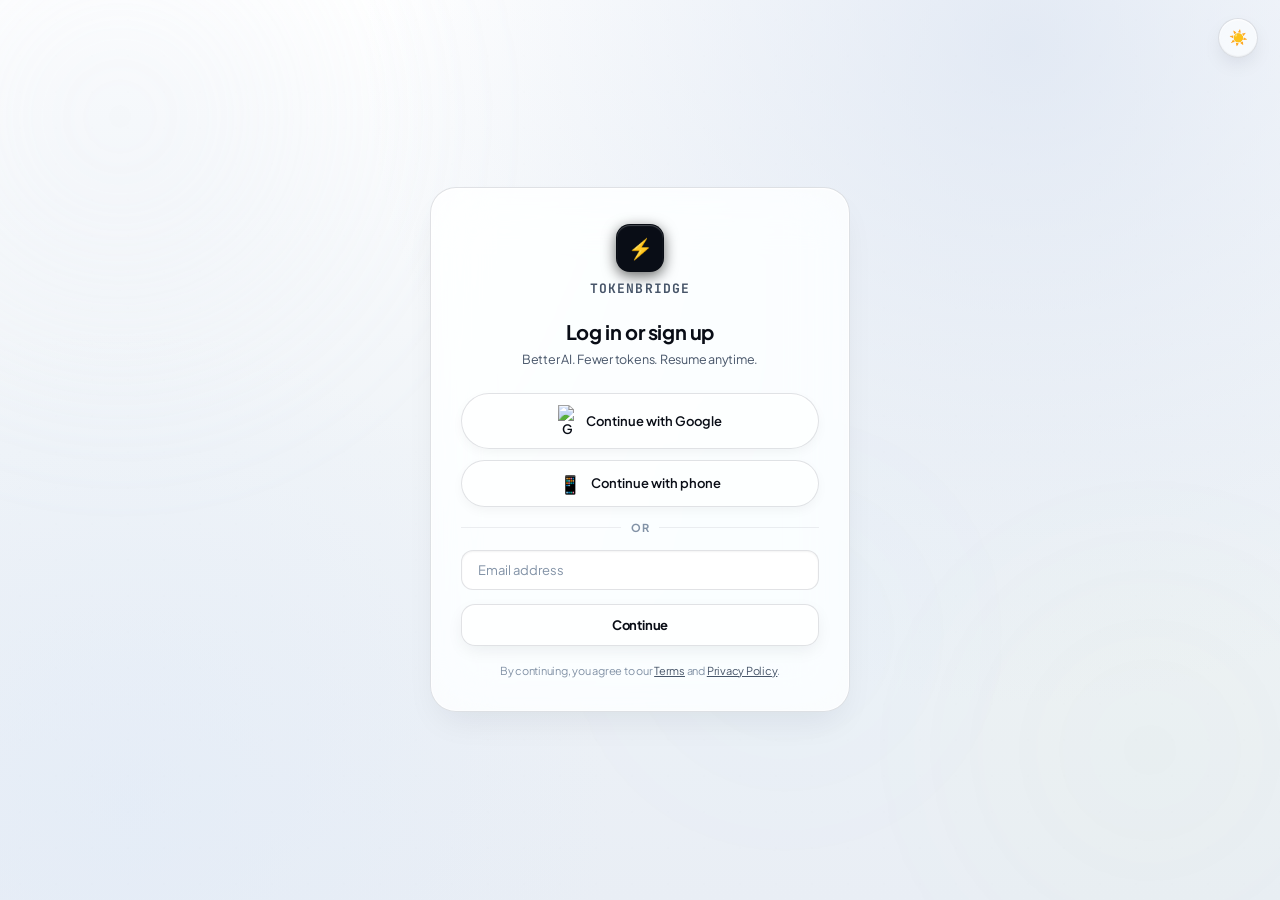
==== frontend/index.html @ 9bf1e2bd "feat: enhance liquid glass UI, add real-time grounding, multi-format file generation, and custom bre" ====
<!DOCTYPE html>
<html lang="en">
<head>
  <meta charset="UTF-8">
  <meta name="viewport" content="width=device-width, initial-scale=1.0">
  <meta name="color-scheme" content="light dark">
  <title>TokenBridge</title>
  <script>
    (function() {
      var saved = localStorage.getItem('theme');
      if (saved) {
        document.documentElement.setAttribute('data-theme', saved);
      } else if (window.matchMedia && window.matchMedia('(prefers-color-scheme: light)').matches) {
        document.documentElement.setAttribute('data-theme', 'light');
      } else {
        document.documentElement.setAttribute('data-theme', 'dark');
      }
    })();
  </script>
  <link rel="preconnect" href="https://fonts.googleapis.com">
  <link rel="preconnect" href="https://fonts.gstatic.com" crossorigin="">
  <link href="https://fonts.googleapis.com/css2?family=Plus+Jakarta+Sans:ital,wght@0,300;0,400;0,500;0,600;0,700;0,800;1,400&family=JetBrains+Mono:wght@400;500;600;700&display=swap" rel="stylesheet">
  <link href="https://cdnjs.cloudflare.com/ajax/libs/font-awesome/6.5.1/css/all.min.css" rel="stylesheet">
  <link rel="stylesheet" href="style.css?v=6.4">
</head>
<body>

  <!-- Optical Directional Sheen Layer -->
  <div class="optical-refraction-sheen"></div>
  <!-- SVG Global Filter / Gradient Defs -->
  <svg width="0" height="0" style="position: absolute;">
    <defs>
      <linearGradient id="chartreuseGradient" x1="0%" y1="0%" x2="100%" y2="100%">
        <stop offset="0%" stop-color="#c6f830"></stop>
        <stop offset="100%" stop-color="#a3e635"></stop>
      </linearGradient>
    </defs>
  </svg>

  <div class="orb-container">
    <div class="orb orb-1"></div>
    <div class="orb orb-2"></div>
    <div class="orb orb-3"></div>
  </div>

  <div class="sidebar-overlay" id="sidebar-overlay" onclick="closeSidebar()"></div>

  <div class="app-layout">

    <aside class="sidebar glass" id="sidebar">

      <!-- Sidebar Top Header: TokenBridge Logo + Collapse Sidebar Button -->
      <div class="sidebar-top">
        <div class="sidebar-logo">
          <span class="logo-icon">&#9889;</span>
          <h2>TokenBridge</h2>
        </div>
        <button type="button" class="sidebar-close-btn" id="sidebar-close-btn" onclick="closeSidebar()" title="Collapse sidebar" aria-label="Collapse sidebar">
          <svg width="20" height="20" viewBox="0 0 24 24" fill="none" stroke="currentColor" stroke-width="1.8" stroke-linecap="round" stroke-linejoin="round">
            <rect x="3" y="3" width="18" height="18" rx="4" ry="4"></rect>
            <line x1="9" y1="3" x2="9" y2="21"></line>
          </svg>
        </button>
      </div>

      <!-- New Chat Action -->
      <div class="sidebar-action-wrap">
        <button class="sidebar-btn primary-action" onclick="newChat()">
          <span style="font-size:16px;">&#10133;</span> New Chat
        </button>
      </div>

      <!-- Scrollable Middle Body (Settings + Recent Chats) -->
      <div class="sidebar-scrollable-content" id="sidebar-scrollable-content">

        <!-- Collapsible Model & Token Settings (Gemini Style) -->
        <div class="sidebar-collapsible-section" id="sidebar-config-section">
          <div class="collapsible-header" onclick="toggleConfigSection()" title="Click to toggle Model & Token settings">
            <span class="collapsible-title">&#9881; Model & Tokens</span>
            <span class="collapsible-chevron" id="config-chevron">&#9660;</span>
          </div>
          <div class="collapsible-body" id="config-collapsible-body">
            <div class="section-label">AI Provider</div>
            <select class="sidebar-select" id="provider-select" onchange="onProviderChange()">
              <option value="claude">Claude (Anthropic)</option>
              <option value="openai">OpenAI (GPT)</option>
              <option value="gemini">Google Gemini</option>
            </select>

            <div class="section-label">API Key</div>
            <div class="api-key-wrap">
              <input type="password" id="api-key-input" placeholder="Paste your API key...">
              <button class="eye-btn" onclick="toggleApiKey()">&#128065;</button>
            </div>

            <div class="section-label" style="display:flex; justify-content:space-between; align-items:center;">
              <span>Token Budget</span>
              <span id="model-max-badge" style="font-size:10px; color:var(--accent); font-weight:600;">Max: 200,000</span>
            </div>
            <div class="api-key-wrap">
              <input type="number" id="token-budget" value="200000" min="1000" max="2000000" style="padding-right:12px" oninput="onTokenBudgetChange()">
            </div>

            <div class="section-label">Token Usage</div>
            <div class="token-meter-wrap">
              <div class="token-meter-labels">
                <span id="tokens-used">0 used</span>
                <span id="tokens-left">200,000 left</span>
              </div>
              <div class="token-meter-bar">
                <div class="token-meter-fill" id="token-fill" style="width:100%"></div>
              </div>
            </div>

            <div class="section-label">TokenVault</div>
            <div id="vault-rows">
              <div class="vault-row">
                <span class="vault-provider">Claude</span>
                <span class="vault-tokens" id="vault-claude">0</span>
                <span class="vault-cost"   id="cost-claude">USD 0.0000</span>
              </div>
              <div class="vault-row">
                <span class="vault-provider">OpenAI</span>
                <span class="vault-tokens" id="vault-openai">0</span>
                <span class="vault-cost"   id="cost-openai">USD 0.0000</span>
              </div>
              <div class="vault-row">
                <span class="vault-provider">Gemini</span>
                <span class="vault-tokens" id="vault-gemini">0</span>
                <span class="vault-cost"   id="cost-gemini">USD 0.0000</span>
              </div>
            </div>
          </div>
        </div>

        <!-- Recent Chats / Sessions Area (Scrollable) -->
        <div class="sidebar-sessions-section">
          <div class="section-label" style="display:flex; justify-content:space-between; align-items:center;">
            <span>Recent Chats</span>
            <span id="session-count-badge" style="font-size:10px; color:var(--accent); font-weight:600;"></span>
          </div>
          <div id="session-list"></div>
        </div>

      </div>

      <!-- Gemini Style Bottom Account Details & Logout Card -->
      <div class="sidebar-bottom">
        <div class="user-card glass">
          <div class="user-avatar" id="user-avatar">A</div>
          <div class="user-info">
            <div class="user-name"  id="user-name">Loading...</div>
            <div class="user-email" id="user-email"></div>
          </div>
          <button type="button" class="user-logout-icon-btn" onclick="handleLogout()" title="Logout">
            <svg width="18" height="18" viewBox="0 0 24 24" fill="none" stroke="currentColor" stroke-width="2" stroke-linecap="round" stroke-linejoin="round">
              <path d="M9 21H5a2 2 0 0 1-2-2V5a2 2 0 0 1 2-2h4"></path>
              <polyline points="16 17 21 12 16 7"></polyline>
              <line x1="21" y1="12" x2="9" y2="12"></line>
            </svg>
          </button>
        </div>
      </div>
    </aside>

    <!-- Collapsed Sidebar Rail: Synchronized 1:1 with Expanded Sidebar Options -->
    <aside class="sidebar-rail" id="sidebar-rail" style="display:none;">
      <div class="rail-top">
        <!-- 1. TokenBridge Brand Logo (Opens Sidebar) -->
        <div class="rail-btn-expand">
          <button type="button" class="rail-btn rail-logo-btn" onclick="openSidebar()" aria-label="TokenBridge - Open sidebar" title="TokenBridge">
            <span class="rail-logo-icon">&#9889;</span>
          </button>
          <div class="rail-pill-tooltip">TokenBridge</div>
        </div>

        <!-- 2. Expand Sidebar Toggle Button -->
        <button type="button" class="rail-btn" onclick="openSidebar()" title="Expand sidebar" aria-label="Expand sidebar">
          <svg width="20" height="20" viewBox="0 0 24 24" fill="none" stroke="currentColor" stroke-width="1.8" stroke-linecap="round" stroke-linejoin="round">
            <rect x="3" y="3" width="18" height="18" rx="4" ry="4"></rect>
            <line x1="9" y1="3" x2="9" y2="21"></line>
          </svg>
        </button>

        <!-- 3. New Chat Action Button -->
        <button type="button" class="rail-btn rail-new-chat-btn" onclick="newChat()" title="New Chat" aria-label="New Chat">
          <svg width="20" height="20" viewBox="0 0 24 24" fill="none" stroke="currentColor" stroke-width="2.2" stroke-linecap="round" stroke-linejoin="round">
            <line x1="12" y1="5" x2="12" y2="19"></line>
            <line x1="5" y1="12" x2="19" y2="12"></line>
          </svg>
        </button>

        <!-- 4. Model & Token Encapsulated Single Unit -->
        <div class="rail-capsule-unit" title="Model & Token Settings">
          <!-- Model Config -->
          <button type="button" class="rail-btn rail-capsule-btn" onclick="openSidebarAndConfig()" title="Model Settings" aria-label="Model Settings">
            <svg width="20" height="20" viewBox="0 0 24 24" fill="none" stroke="currentColor" stroke-width="1.8" stroke-linecap="round" stroke-linejoin="round">
              <circle cx="12" cy="12" r="3"></circle>
              <path d="M19.4 15a1.65 1.65 0 0 0 .33 1.82l.06.06a2 2 0 0 1 0 2.83 2 2 0 0 1-2.83 0l-.06-.06a1.65 1.65 0 0 0-1.82-.33 1.65 1.65 0 0 0-1 1.51V21a2 2 0 0 1-2 2 2 2 0 0 1-2-2v-.09A1.65 1.65 0 0 0 9 19.4a1.65 1.65 0 0 0-1.82.33l-.06.06a2 2 0 0 1-2.83 0 2 2 0 0 1 0-2.83l.06-.06a1.65 1.65 0 0 0 .33-1.82 1.65 1.65 0 0 0-1.51-1H3a2 2 0 0 1-2-2 2 2 0 0 1 2-2h.09A1.65 1.65 0 0 0 4.6 9a1.65 1.65 0 0 0-.33-1.82l-.06-.06a2 2 0 0 1 0-2.83 2 2 0 0 1 2.83 0l.06.06a1.65 1.65 0 0 0 1.82.33H9a1.65 1.65 0 0 0 1-1.51V3a2 2 0 0 1 2-2 2 2 0 0 1 2 2v.09a1.65 1.65 0 0 0 1 1.51 1.65 1.65 0 0 0 1.82-.33l.06-.06a2 2 0 0 1 2.83 0 2 2 0 0 1 0 2.83l-.06.06a1.65 1.65 0 0 0-.33 1.82V9a1.65 1.65 0 0 0 1.51 1H21a2 2 0 0 1 2 2 2 2 0 0 1-2 2h-.09a1.65 1.65 0 0 0-1.51 1z"></path>
            </svg>
          </button>

          <!-- Divider line within the unit -->
          <div class="rail-capsule-divider"></div>

          <!-- TokenVault / Token Usage -->
          <button type="button" class="rail-btn rail-capsule-btn" onclick="openSidebarAndConfig()" title="TokenVault & Budget" aria-label="TokenVault & Budget">
            <svg width="20" height="20" viewBox="0 0 24 24" fill="none" stroke="currentColor" stroke-width="1.8" stroke-linecap="round" stroke-linejoin="round">
              <rect x="2" y="4" width="20" height="16" rx="3"></rect>
              <circle cx="12" cy="12" r="3"></circle>
              <line x1="6" y1="12" x2="6.01" y2="12"></line>
              <line x1="18" y1="12" x2="18.01" y2="12"></line>
            </svg>
          </button>
        </div>

        <!-- 6. Recent Chats Option -->
        <button type="button" class="rail-btn" onclick="openSidebar()" title="Recent Chats" aria-label="Recent Chats">
          <svg width="20" height="20" viewBox="0 0 24 24" fill="none" stroke="currentColor" stroke-width="1.8" stroke-linecap="round" stroke-linejoin="round">
            <path d="M21 15a2 2 0 0 1-2 2H7l-4 4V5a2 2 0 0 1 2-2h14a2 2 0 0 1 2 2z"></path>
          </svg>
        </button>

        <!-- 7. Prompt Engineer Feature -->
        <button type="button" class="rail-btn" onclick="togglePromptPanel()" title="Prompt Engineer" aria-label="Prompt Engineer">
          <svg width="20" height="20" viewBox="0 0 24 24" fill="none" stroke="currentColor" stroke-width="1.8" stroke-linecap="round" stroke-linejoin="round">
            <path d="M12 2L14.39 8.26L21 9.27L16.18 13.97L17.47 20.73L12 17.27L6.53 20.73L7.82 13.97L3 9.27L9.61 8.26L12 2Z"></path>
          </svg>
        </button>
      </div>

      <!-- Bottom: User Account Card Options -->
      <div class="rail-bottom">
        <!-- User Profile Avatar (matching sidebar bottom) -->
        <div class="rail-avatar" id="rail-user-avatar" onclick="openSidebar()" title="User Account" aria-label="User Account">A</div>
        <!-- Logout Button (matching sidebar bottom) -->
        <button type="button" class="rail-btn rail-logout-btn" onclick="handleLogout()" title="Logout" aria-label="Logout">
          <svg width="18" height="18" viewBox="0 0 24 24" fill="none" stroke="currentColor" stroke-width="2" stroke-linecap="round" stroke-linejoin="round">
            <path d="M9 21H5a2 2 0 0 1-2-2V5a2 2 0 0 1 2-2h4"></path>
            <polyline points="16 17 21 12 16 7"></polyline>
            <line x1="21" y1="12" x2="9" y2="12"></line>
          </svg>
        </button>
      </div>
    </aside>

    <main class="chat-area">

      <div class="chat-header glass">
        <div style="display:flex; align-items:center; gap:12px;">
          <h3 id="chat-title">New Chat</h3>
        </div>
        <div class="header-actions">
          <div class="icon-btn" id="btn-prompt-toggle" onclick="togglePromptPanel()" title="Prompt Engineer">&#10024;</div>
          <div class="icon-btn" onclick="clearChat()" title="Clear chat">&#128465;</div>
          <div class="icon-btn" id="theme-btn-header" onclick="toggleTheme()" title="Toggle theme">&#127769;</div>
        </div>
      </div>

      <div class="messages-area" id="messages-area">
        <div class="empty-state" id="empty-state">
          <div class="empty-icon">&#9889;</div>
          <h3>Start a conversation</h3>
          <p>Select a provider, paste your API key, and start chatting. Your progress is auto-saved.</p>
        </div>
      </div>

      <div class="prompt-panel glass hidden" id="prompt-panel" style="display:none;">
        <div class="prompt-panel-header">
          <div style="display:flex; align-items:center; gap:6px; cursor:pointer; flex:1;" onclick="minimizePromptPanel(event)">
            <h4>&#10024; Prompt Engineer <span style="font-size:11px;color:var(--text-sub);font-weight:400;">— optimize before sending</span></h4>
          </div>
          <div style="display:flex; align-items:center; gap:6px;">
            <button type="button" class="prompt-arrow-btn" id="prompt-arrow-btn" onclick="minimizePromptPanel(event)" title="Minimize / Expand">&#9660;</button>
            <button type="button" class="prompt-arrow-btn" id="prompt-close-btn" onclick="closePromptPanel(event)" title="Close Prompt Engineer">&#10005;</button>
          </div>
        </div>
        <div class="prompt-panel-body" id="prompt-panel-body">
          <textarea id="raw-prompt" placeholder="Type your raw prompt here..." rows="2" onkeydown="if(event.key==='Escape'){closePromptPanel(event);}"></textarea>
          <div class="prompt-actions">
            <button class="btn-optimize" onclick="optimizePrompt()">&#9889; Optimize</button>
            <button class="btn-use hidden" id="btn-use-prompt" onclick="useOptimizedPrompt()" style="display:none;">Use this &#8594;</button>
          </div>
          <div class="optimized-result hidden" id="optimized-result" style="display:none;"></div>
        </div>
      </div>

      <div class="input-area">
        <div class="input-wrap">
          <input type="file" id="file-upload" accept=".pdf,.docx,.doc,.txt,.csv,.tsv,.md,.markdown,.json,.py,.js,.jsx,.ts,.tsx,.html,.htm,.css,.scss,.sql,.yaml,.yml,.xml,.toml,.ini,.env,.sh,.bat,.ps1,.c,.cpp,.h,.java,.cs,.go,.rs,.php,.rb,.swift,.kt,.r,.dart,.png,.jpg,.jpeg,.webp" style="display:none" onchange="handleFileUpload(event)">
          <button type="button" onclick="document.getElementById('file-upload').click()" title="Upload & Convert to Markdown (.md)" style="border:none;background:none;font-size:20px;cursor:pointer;color:var(--text-sub);flex-shrink:0;padding:4px;">&#128206;</button>
          <button type="button" id="btn-prompt-input" onclick="togglePromptPanel()" title="Prompt Engineer (✨)" style="border:none;background:none;font-size:18px;cursor:pointer;color:var(--text-sub);flex-shrink:0;padding:4px;transition:var(--transition);">&#10024;</button>
          <textarea
            id="message-input"
            placeholder="Type a message or drop files here... (Enter to send, Shift+Enter for new line)"
            rows="1"
            oninput="autoResize(this)"
            onkeydown="handleKey(event)">
          </textarea>
          <div class="efficiency-dropdown-wrap" id="efficiency-dropdown-wrap">
            <button type="button" class="efficiency-pill-btn" id="efficiency-btn" onclick="toggleEfficiencyMenu(event)" title="Adjust AI Efficiency / Conciseness">
              <span class="eff-icon">&#9889;</span>
              <span class="eff-label" id="efficiency-label">Medium</span>
              <span class="eff-arrow">&#9660;</span>
            </button>
            <div class="efficiency-menu glass" id="efficiency-menu" style="display:none;">
              <div class="efficiency-option" data-level="low" onclick="setEfficiency('low')">
                <div class="eff-opt-header">
                  <span class="eff-opt-dot eff-low"></span>
                  <span class="eff-opt-title">Low Efficiency</span>
                </div>
                <div class="eff-opt-desc">Short, fast, and concise answers without fluff</div>
              </div>
              <div class="efficiency-option active" data-level="medium" onclick="setEfficiency('medium')">
                <div class="eff-opt-header">
                  <span class="eff-opt-dot eff-medium"></span>
                  <span class="eff-opt-title">Medium Efficiency</span>
                </div>
                <div class="eff-opt-desc">Balanced, moderate-length answers with key points</div>
              </div>
              <div class="efficiency-option" data-level="high" onclick="setEfficiency('high')">
                <div class="eff-opt-header">
                  <span class="eff-opt-dot eff-high"></span>
                  <span class="eff-opt-title">High Efficiency</span>
                </div>
                <div class="eff-opt-desc">Deep, comprehensive, and thoroughly explained answers</div>
              </div>
            </div>
          </div>
          <button type="button" class="voice-btn" id="voice-btn" onclick="toggleVoiceInput()" title="Voice input (Speech to text)">
            <div class="voice-waveform" id="voice-waveform">
              <span class="v-bar v-bar-1"></span>
              <span class="v-bar v-bar-2"></span>
              <span class="v-bar v-bar-3"></span>
              <span class="v-bar v-bar-4"></span>
            </div>
          </button>
          <button class="send-btn" id="send-btn" onclick="sendMessage()" title="Send message (Enter)">
            <svg width="17" height="17" viewBox="0 0 24 24" fill="none" stroke="currentColor" stroke-width="2.3" stroke-linecap="round" stroke-linejoin="round">
              <line x1="5" y1="12" x2="19" y2="12"></line>
              <polyline points="12 5 19 12 12 19"></polyline>
            </svg>
          </button>
          <button class="stop-btn" id="stop-btn" onclick="stopGeneration()" title="Stop generation" style="display:none;">
            <svg width="14" height="14" viewBox="0 0 24 24" fill="currentColor">
              <rect x="5" y="5" width="14" height="14" rx="2" ry="2"/>
            </svg>
          </button>
        </div>
        <div id="file-preview" class="file-preview-card" style="display:none;"></div>
        <p class="input-hint">Session: <span id="session-id-display">&#8212;</span></p>
      </div>

    </main>
  </div>

  <!-- Markdown Rendering & Sanitization (ChatGPT-like rich formatting) -->
  <script src="https://cdn.jsdelivr.net/npm/marked/marked.min.js"></script>
  <script src="https://cdn.jsdelivr.net/npm/dompurify@3.0.6/dist/purify.min.js"></script>
  <script src="app.js?v=5.5"></script>
</body>
</html>
---- frontend/style.css ----
/* =============================================
   TokenBridge - Complete Glassmorphism Design System
   Featuring Dark & Light Mode themes with specular highlights,
   backdrop blurs, dynamic glow orbs, and micro-interactions.
   ============================================= */

/* --- Google Font --- */
@import url("https://fonts.googleapis.com/css2?family=Plus+Jakarta+Sans:ital,wght@0,300;0,400;0,500;0,600;0,700;0,800;1,400&family=JetBrains+Mono:wght@400;500;600;700&display=swap");

/* --- CSS Design System & Theme Variables --- */
/* ==========================================================================
   OBSIDIAN LIQUID GLASS DESIGN SYSTEM (Handcrafted Senior Technologist UI)
   Calibrated physical optics, specular refraction, micro-chamfering & tactile depth.
   ========================================================================== */
:root {
  color-scheme: dark;

  /* Pure obsidian base & optical directional light cone */
  --bg: #060709;
  --bg-ambient:
    radial-gradient(1200px circle at 82% 8%, rgba(35, 45, 62, 0.28) 0%, transparent 60%),
    radial-gradient(900px circle at 15% 95%, rgba(18, 25, 36, 0.35) 0%, transparent 65%),
    radial-gradient(600px circle at 48% 45%, rgba(198, 248, 48, 0.025) 0%, transparent 70%),
    linear-gradient(180deg, #060709 0%, #080a0f 45%, #050608 100%);

  /* Master Optical Glass Matrix (True Physical Refraction & Translucent Optics) */
  --glass-surface: rgba(12, 17, 26, 0.42);
  --glass-surface-elevated: rgba(16, 22, 34, 0.52);
  --glass-surface-subtle: rgba(255, 255, 255, 0.035);
  --glass-surface-active: rgba(22, 30, 46, 0.65);
  --surface: var(--glass-surface);
  --glass: var(--glass-surface);

  /* Multi-layered Specular Lighting & Micro-Chamfer Rims */
  --glass-border: rgba(255, 255, 255, 0.12);
  --glass-border-subtle: rgba(255, 255, 255, 0.06);
  --glass-border-hover: rgba(255, 255, 255, 0.32);

  --specular-layer:
    inset 0 1px 1.5px 0 rgba(255, 255, 255, 0.38),
    inset 0 0 0 1px rgba(255, 255, 255, 0.05),
    inset 0 -1px 0 0 rgba(0, 0, 0, 0.45),
    0 16px 36px -10px rgba(0, 0, 0, 0.65);

  --specular-subtle:
    inset 0 1px 1px 0 rgba(255, 255, 255, 0.28),
    inset 0 0 0 1px rgba(255, 255, 255, 0.03),
    0 8px 24px -6px rgba(0, 0, 0, 0.55);

  --specular-circular:
    inset 0 1px 1.5px 0 rgba(255, 255, 255, 0.45),
    inset 0 0 0 1px rgba(255, 255, 255, 0.06),
    inset 0 -1px 1px 0 rgba(0, 0, 0, 0.5),
    0 10px 24px -6px rgba(0, 0, 0, 0.7);

  --specular-pressed:
    inset 0 2px 4px rgba(0, 0, 0, 0.6),
    inset 0 0 0 1px rgba(255, 255, 255, 0.06);

  --glass-specular: inset 0 1px 1.5px 0 rgba(255, 255, 255, 0.38);

  /* High-Precision Textures & Filters */
  --glass-filter: blur(28px) saturate(210%) contrast(106%);
  --glass-filter-pill: blur(20px) saturate(200%) contrast(105%);
  --blur: var(--glass-filter);

  /* Typography Contrast Hierarchy */
  --text-pure: #f8fafc;
  --text-body: #e2e8f0;
  --text: #f8fafc;
  --text-sub: #94a3b8;
  --text-muted: #526175;

  /* Neon Chartreuse & Electric Cyan Accents */
  --accent-chartreuse: #c6f830;
  --accent-glow: rgba(198, 248, 48, 0.28);
  --accent-cyan: #38bdf8;
  --accent-cyan-glow: rgba(56, 189, 248, 0.25);
  --accent: #c6f830;
  --accent-hover: #b4e622;
  --accent-bright: #c6f830;

  /* Inputs & Hover */
  --input-bg: rgba(5, 7, 10, 0.45);
  --input-border: rgba(255, 255, 255, 0.08);
  --divider: rgba(255, 255, 255, 0.06);
  --hover: rgba(255, 255, 255, 0.06);

  /* Status System */
  --status-emerald: #10b981;
  --status-amber: #f59e0b;
  --status-rose: #f43f5e;
  --danger: #f43f5e;
  --success: #10b981;
  --warning: #f59e0b;

  --radius: 24px;
  --radius-sm: 16px;
  --radius-xs: 11px;
  --shadow: 0 20px 40px -15px rgba(0, 0, 0, 0.75);
  --shadow-sm: 0 8px 24px -6px rgba(0, 0, 0, 0.65);
  --transition: all 0.22s cubic-bezier(0.16, 1, 0.3, 1);
}

[data-theme="light"] {
  color-scheme: light;
  --bg: #f5f7fa;
  --bg-ambient:
    radial-gradient(1100px circle at 80% 5%, rgba(215, 225, 240, 0.7) 0%, transparent 60%),
    radial-gradient(800px circle at 10% 90%, rgba(225, 235, 248, 0.6) 0%, transparent 60%),
    linear-gradient(180deg, #ffffff 0%, #f0f4f8 50%, #e9eef5 100%);

  --glass-surface: rgba(255, 255, 255, 0.58);
  --glass-surface-elevated: rgba(255, 255, 255, 0.76);
  --glass-surface-subtle: rgba(255, 255, 255, 0.38);
  --glass-surface-active: rgba(255, 255, 255, 0.92);
  --surface: var(--glass-surface);
  --glass: var(--glass-surface);

  --glass-border: rgba(15, 23, 42, 0.12);
  --glass-border-subtle: rgba(15, 23, 42, 0.07);
  --glass-border-hover: rgba(15, 23, 42, 0.28);

  --specular-layer:
    inset 0 1px 1.5px 0 rgba(255, 255, 255, 0.95),
    inset 0 0 0 1px rgba(255, 255, 255, 0.6),
    0 16px 34px -10px rgba(15, 23, 42, 0.08);

  --specular-subtle:
    inset 0 1px 1px 0 rgba(255, 255, 255, 0.9),
    0 4px 14px -3px rgba(15, 23, 42, 0.06);

  --specular-circular:
    inset 0 1px 1.5px 0 #ffffff,
    inset 0 -1px 1px 0 rgba(0, 0, 0, 0.05),
    0 8px 20px -4px rgba(15, 23, 42, 0.1);

  --glass-specular: inset 0 1px 1.5px 0 rgba(255, 255, 255, 0.95);

  --text-pure: #090d16;
  --text-body: #1e293b;
  --text: #090d16;
  --text-sub: #475569;
  --text-muted: #8292a6;

  --accent-chartreuse: #15803d;
  --accent-glow: rgba(21, 128, 61, 0.2);
  --accent: #15803d;
  --accent-hover: #166534;
  --accent-bright: #15803d;

  --input-bg: rgba(255, 255, 255, 0.85);
  --input-border: rgba(15, 23, 42, 0.09);
  --divider: rgba(15, 23, 42, 0.08);
  --hover: rgba(15, 23, 42, 0.05);
  --shadow: 0 18px 36px -12px rgba(15, 23, 42, 0.09);
  --shadow-sm: 0 4px 14px -3px rgba(15, 23, 42, 0.06);
}

/* --- Reset & Utilities --- */
*,
*::before,
*::after {
  box-sizing: border-box;
  margin: 0;
  padding: 0;
}

.hidden {
  display: none !important;
}

html {
  font-size: 16px;
  scroll-behavior: smooth;
}

body {
  font-family: "Plus Jakarta Sans", -apple-system, BlinkMacSystemFont, "Segoe UI", sans-serif;
  background: var(--bg);
  background-image: var(--bg-ambient);
  background-attachment: fixed;
  color: var(--text-body);
  min-height: 100vh;
  transition: background-color 0.4s ease, color 0.4s ease;
  overflow-x: hidden;
  -webkit-font-smoothing: antialiased;
  -moz-osx-font-smoothing: grayscale;
  letter-spacing: -0.015em;
}

/* Subsurface Optical Refraction Grid Beam & Ambient Light Drift */
.optical-refraction-sheen {
  position: fixed;
  inset: 0;
  pointer-events: none;
  z-index: 0;
  background:
    radial-gradient(900px circle at var(--mouse-x, 50%) var(--mouse-y, 30%), rgba(198, 248, 48, 0.04), transparent 60%),
    linear-gradient(135deg, rgba(255, 255, 255, 0.015) 0%, transparent 35%, rgba(255, 255, 255, 0.012) 70%, transparent 100%),
    radial-gradient(1px 1px at 20px 20px, rgba(255, 255, 255, 0.035), transparent 100%);
  background-size: 100% 100%, 100% 100%, 36px 36px;
  opacity: 0.85;
  animation: ambientLightBreathing 12s ease-in-out infinite alternate;
}

@keyframes ambientLightBreathing {
  0% {
    opacity: 0.7;
    filter: hue-rotate(0deg);
  }
  50% {
    opacity: 0.95;
    filter: hue-rotate(15deg);
  }
  100% {
    opacity: 0.75;
    filter: hue-rotate(-10deg);
  }
}

[data-theme="light"] .optical-refraction-sheen {
  background: radial-gradient(1px 1px at 20px 20px, rgba(0, 0, 0, 0.03), transparent 100%);
  background-size: 36px 36px;
  opacity: 0.6;
}

/* --- Scrollbar Styling --- */
::-webkit-scrollbar {
  width: 4px;
  height: 4px;
}

::-webkit-scrollbar-track {
  background: transparent;
}

::-webkit-scrollbar-thumb {
  background: rgba(255, 255, 255, 0.15);
  border-radius: 99px;
}

[data-theme="light"] ::-webkit-scrollbar-thumb {
  background: rgba(0, 0, 0, 0.15);
}

/* =============================================
   FLOATING AMBIENT GLOW ORBS (Glass Background)
   ============================================= */
.orb-container {
  position: fixed;
  inset: 0;
  z-index: 0;
  overflow: hidden;
  pointer-events: none;
}

.orb {
  position: absolute;
  border-radius: 50%;
  filter: blur(100px);
  opacity: 0.28;
  animation: orbFloat 14s ease-in-out infinite;
}

.orb-1 {
  width: 600px;
  height: 600px;
  background: radial-gradient(circle, rgba(35, 45, 62, 0.55), transparent 70%);
  top: -180px;
  left: -180px;
  animation-delay: 0s;
}

.orb-2 {
  width: 500px;
  height: 500px;
  background: radial-gradient(circle, rgba(198, 248, 48, 0.08), transparent 70%);
  bottom: -120px;
  right: -120px;
  animation-delay: -5s;
}

.orb-3 {
  width: 420px;
  height: 420px;
  background: radial-gradient(circle, rgba(56, 189, 248, 0.12), transparent 70%);
  top: 45%;
  left: 45%;
  transform: translate(-50%, -50%);
  animation-delay: -9s;
  opacity: 0.2;
}

@keyframes orbFloat {

  0%,
  100% {
    transform: translateY(0px) scale(1) rotate(0deg);
  }

  33% {
    transform: translateY(-30px) scale(1.05) rotate(4deg);
  }

  66% {
    transform: translateY(20px) scale(0.95) rotate(-4deg);
  }
}

[data-theme="light"] .orb-1 {
  background: radial-gradient(circle, rgba(215, 225, 240, 0.6), transparent 70%);
  opacity: 0.4;
}

[data-theme="light"] .orb-2 {
  background: radial-gradient(circle, rgba(163, 230, 53, 0.15), transparent 70%);
  opacity: 0.3;
}

[data-theme="light"] .orb-3 {
  background: radial-gradient(circle, rgba(56, 189, 248, 0.15), transparent 70%);
  opacity: 0.25;
}

/* =============================================
   GLASS UTILITY & CARDS WITH LIVING BOUNDARY SHINE
   ============================================= */
.glass {
  background: var(--glass-surface);
  backdrop-filter: var(--glass-filter);
  -webkit-backdrop-filter: var(--glass-filter);
  border: 1px solid var(--glass-border);
  box-shadow: var(--specular-layer);
  border-radius: var(--radius);
  transition: var(--transition);
  position: relative;
}

.glass::before {
  content: "";
  position: absolute;
  inset: -1px;
  border-radius: inherit;
  padding: 1px;
  background: linear-gradient(
    135deg,
    rgba(255, 255, 255, 0.35) 0%,
    rgba(255, 255, 255, 0.05) 30%,
    rgba(198, 248, 48, 0.22) 50%,
    rgba(255, 255, 255, 0.05) 70%,
    rgba(56, 189, 248, 0.3) 100%
  );
  -webkit-mask: linear-gradient(#fff 0 0) content-box, linear-gradient(#fff 0 0);
  -webkit-mask-composite: xor;
  mask-composite: exclude;
  pointer-events: none;
  opacity: 0.75;
  background-size: 250% 250%;
  animation: glassBorderRefract 8s ease-in-out infinite alternate;
}

@keyframes glassBorderRefract {
  0% {
    background-position: 0% 0%;
    opacity: 0.55;
  }
  50% {
    background-position: 100% 100%;
    opacity: 0.85;
  }
  100% {
    background-position: 0% 100%;
    opacity: 0.65;
  }
}

.glass-card {
  background: var(--glass-surface-subtle);
  backdrop-filter: var(--glass-filter);
  -webkit-backdrop-filter: var(--glass-filter);
  border: 1px solid var(--glass-border-subtle);
  box-shadow: var(--specular-subtle);
  border-radius: var(--radius-sm);
  transition: var(--transition);
}

/* =============================================
   AUTH / LOGIN PAGE GLASSMORPHISM MODAL
   ============================================= */
.auth-body {
  display: flex;
  align-items: center;
  justify-content: center;
  min-height: 100vh;
  padding: 24px;
}

.modal {
  position: relative;
  z-index: 1;
  background: var(--glass-surface-elevated);
  backdrop-filter: var(--glass-filter);
  -webkit-backdrop-filter: var(--glass-filter);
  border: 1px solid var(--glass-border);
  border-radius: 26px;
  padding: 36px 30px 32px;
  width: 100%;
  max-width: 420px;
  box-shadow: var(--specular-layer);
  animation: liquidSlideIn 0.3s cubic-bezier(0.16, 1, 0.3, 1);
}

@keyframes liquidSlideIn {
  from {
    opacity: 0;
    transform: translateY(12px) scale(0.98);
  }

  to {
    opacity: 1;
    transform: translateY(0) scale(1);
  }
}

@keyframes fadeUp {
  from {
    opacity: 0;
    transform: translateY(12px) scale(0.98);
  }

  to {
    opacity: 1;
    transform: translateY(0) scale(1);
  }
}

.logo {
  text-align: center;
  margin-bottom: 22px;
}

.logo span {
  display: inline-flex;
  align-items: center;
  justify-content: center;
  width: 48px;
  height: 48px;
  border-radius: 14px;
  background: linear-gradient(135deg, #18202c 0%, #0d121a 100%);
  border: 1px solid rgba(255, 255, 255, 0.14);
  font-size: 20px;
  color: var(--accent-chartreuse);
  box-shadow: inset 0 1px 1px 0 rgba(255, 255, 255, 0.25), 0 4px 14px rgba(0, 0, 0, 0.6);
}

[data-theme="light"] .logo span {
  background: #090d16;
  color: #c6f830;
  border-color: rgba(0, 0, 0, 0.1);
}

.logo h1 {
  font-size: 13px;
  font-weight: 700;
  color: var(--text-sub);
  margin-top: 8px;
  letter-spacing: 0.08em;
  text-transform: uppercase;
  font-family: "JetBrains Mono", monospace;
}

.modal-title {
  font-size: 20px;
  font-weight: 700;
  color: var(--text-pure);
  text-align: center;
  margin-bottom: 6px;
  letter-spacing: -0.02em;
}

.modal-sub {
  font-size: 12.5px;
  color: var(--text-sub);
  text-align: center;
  margin-bottom: 24px;
  line-height: 1.5;
}

.social-btn {
  width: 100%;
  display: flex;
  align-items: center;
  justify-content: center;
  gap: 10px;
  padding: 11px 18px;
  border-radius: 9999px;
  background: var(--glass-surface);
  backdrop-filter: var(--glass-filter-pill);
  -webkit-backdrop-filter: var(--glass-filter-pill);
  border: 1px solid var(--glass-border);
  box-shadow: var(--specular-subtle);
  color: var(--text-pure);
  font-family: inherit;
  font-size: 13px;
  font-weight: 600;
  cursor: pointer;
  user-select: none;
  text-decoration: none;
  transition: all 0.22s cubic-bezier(0.16, 1, 0.3, 1);
  margin-bottom: 11px;
}

.social-btn:hover {
  background: var(--glass-surface-elevated);
  border-color: var(--glass-border-hover);
  box-shadow: var(--specular-layer);
  transform: translateY(-1px);
}

.social-btn:active {
  transform: translateY(0) scale(0.985);
  box-shadow: var(--specular-pressed);
}

.divider {
  display: flex;
  align-items: center;
  text-align: center;
  margin: 14px 0 16px;
  color: var(--text-muted);
  font-size: 11px;
  font-weight: 700;
  letter-spacing: 0.08em;
}

.divider::before,
.divider::after {
  content: '';
  flex: 1;
  border-bottom: 1px solid var(--glass-border-subtle);
}

.divider span {
  padding: 0 10px;
}

.email-input {
  width: 100%;
  padding: 11px 16px;
  border-radius: 12px;
  background: rgba(5, 7, 10, 0.45);
  border: 1px solid var(--glass-border-subtle);
  color: var(--text-pure);
  font-family: inherit;
  font-size: 13px;
  outline: none;
  cursor: text;
  box-shadow: inset 0 1px 2px rgba(0, 0, 0, 0.4);
  transition: all 0.2s ease;
  box-sizing: border-box;
  margin-bottom: 14px;
}

.email-input:focus {
  border-color: var(--glass-border-hover);
  box-shadow: inset 0 1px 2px rgba(0, 0, 0, 0.4), 0 0 0 2px rgba(255, 255, 255, 0.08);
}

[data-theme="light"] .email-input {
  background: rgba(255, 255, 255, 0.85);
  border-color: var(--glass-border);
  box-shadow: inset 0 1px 2px rgba(0, 0, 0, 0.05);
}

.email-input::placeholder {
  color: var(--text-muted);
}

.continue-btn {
  width: 100%;
  display: flex;
  align-items: center;
  justify-content: center;
  gap: 10px;
  padding: 12px 18px;
  border-radius: 14px;
  background: var(--glass-surface-elevated);
  backdrop-filter: var(--glass-filter-pill);
  -webkit-backdrop-filter: var(--glass-filter-pill);
  border: 1px solid var(--glass-border);
  color: var(--text-pure);
  font-family: inherit;
  font-size: 13px;
  font-weight: 700;
  letter-spacing: -0.015em;
  cursor: pointer;
  box-shadow:
    inset 0 1px 1.5px 0 rgba(255, 255, 255, 0.45),
    inset 0 0 0 1px rgba(255, 255, 255, 0.05),
    inset 0 -1px 0 0 rgba(0, 0, 0, 0.35),
    0 8px 24px -4px rgba(0, 0, 0, 0.5);
  transition: all 0.22s cubic-bezier(0.16, 1, 0.3, 1);
  margin-bottom: 8px;
}

.continue-btn:hover {
  background: rgba(30, 41, 59, 0.7);
  color: #ffffff;
  transform: translateY(-1.5px);
  border-color: var(--glass-border-hover);
  box-shadow:
    inset 0 1px 2px 0 rgba(255, 255, 255, 0.6),
    0 12px 28px -4px rgba(0, 0, 0, 0.7),
    0 0 20px rgba(198, 248, 48, 0.15);
}

.continue-btn:active {
  transform: translateY(0.5px) scale(0.985);
  box-shadow: var(--specular-pressed);
}

.continue-btn:disabled {
  opacity: 0.45;
  cursor: not-allowed;
  transform: none;
}

[data-theme="light"] .continue-btn {
  background: rgba(255, 255, 255, 0.75);
  color: #090d16;
  border-color: var(--glass-border);
  box-shadow:
    inset 0 1px 1.5px 0 rgba(255, 255, 255, 0.95),
    0 6px 18px -3px rgba(15, 23, 42, 0.08);
}

[data-theme="light"] .continue-btn:hover {
  background: rgba(255, 255, 255, 0.95);
  color: #090d16;
  border-color: var(--glass-border-hover);
  box-shadow:
    inset 0 1px 2px 0 #ffffff,
    0 10px 24px -4px rgba(15, 23, 42, 0.12);
}

.terms {
  font-size: 11px;
  color: var(--text-muted);
  text-align: center;
  margin-top: 16px;
  line-height: 1.6;
}

.terms a {
  color: var(--text-sub);
  text-decoration: underline;
}

.terms a:hover {
  color: var(--text-pure);
}

.msg {
  margin-top: 14px;
  padding: 11px 14px;
  border-radius: 12px;
  font-size: 12.5px;
  text-align: center;
  display: none;
}

.msg.error {
  background: rgba(244, 63, 94, 0.12);
  color: var(--status-rose);
  border: 1px solid rgba(244, 63, 94, 0.25);
  display: block;
}

.msg.success {
  background: rgba(16, 185, 129, 0.12);
  color: var(--status-emerald);
  border: 1px solid rgba(16, 185, 129, 0.25);
  display: block;
}

.step {
  display: none;
}

.step.active {
  display: block;
  animation: liquidSlideIn 0.25s ease;
}

.back-link {
  background: none;
  border: none;
  color: var(--text-sub);
  font-family: inherit;
  font-size: 12.5px;
  font-weight: 500;
  cursor: pointer;
  margin-bottom: 16px;
  padding: 0;
  transition: var(--transition);
}

.back-link:hover {
  color: var(--text-pure);
}

.email-shown {
  font-size: 13px;
  color: var(--accent-chartreuse);
  font-family: "JetBrains Mono", monospace;
  text-align: center;
  margin-bottom: 18px;
}

.forgot-link {
  display: block;
  text-align: right;
  color: var(--text-sub);
  font-size: 12px;
  text-decoration: none;
  margin-bottom: 16px;
  margin-top: -6px;
}

.forgot-link:hover {
  color: var(--text-pure);
  text-decoration: underline;
}

.otp-inputs {
  display: flex;
  gap: 8px;
  justify-content: center;
  margin-bottom: 20px;
}

.otp-input {
  width: 46px;
  height: 52px;
  border-radius: 12px;
  background: rgba(5, 7, 10, 0.45);
  border: 1px solid var(--glass-border-subtle);
  color: var(--text-pure);
  font-size: 20px;
  font-weight: 700;
  text-align: center;
  font-family: "JetBrains Mono", monospace;
  outline: none;
  box-shadow: inset 0 1px 2px rgba(0, 0, 0, 0.4);
  transition: var(--transition);
}

.otp-input:focus {
  border-color: var(--glass-border-hover);
  box-shadow: inset 0 1px 2px rgba(0, 0, 0, 0.4), 0 0 0 2px rgba(255, 255, 255, 0.1);
}

[data-theme="light"] .otp-input {
  background: rgba(255, 255, 255, 0.85);
  border-color: var(--glass-border);
}

/* Theme toggle floating button */
.theme-btn,
.theme-toggle-floating {
  position: fixed;
  top: 18px;
  right: 22px;
  z-index: 100;
  width: 40px;
  height: 40px;
  border-radius: 50%;
  display: inline-flex;
  align-items: center;
  justify-content: center;
  background: var(--glass-surface);
  backdrop-filter: var(--glass-filter-pill);
  -webkit-backdrop-filter: var(--glass-filter-pill);
  border: 1px solid var(--glass-border);
  box-shadow: var(--specular-circular);
  color: var(--text-pure);
  font-size: 15px;
  cursor: pointer;
  transition: all 0.22s cubic-bezier(0.16, 1, 0.3, 1);
  flex-shrink: 0;
}

.theme-btn:hover,
.theme-toggle-floating:hover {
  background: var(--glass-surface-elevated);
  border-color: var(--glass-border-hover);
  transform: scale(1.05);
  color: #ffffff;
  box-shadow:
    inset 0 1px 2px 0 rgba(255, 255, 255, 0.45),
    0 14px 28px -4px rgba(0, 0, 0, 0.9);
}

.theme-btn:active,
.theme-toggle-floating:active {
  transform: scale(0.95);
  box-shadow: var(--specular-pressed);
}

/* =============================================
   MAIN APP LAYOUT & SIDEBAR
   ============================================= */
.app-layout {
  display: flex;
  height: 100vh;
  overflow: hidden;
  position: relative;
  z-index: 1;
}

.sidebar {
  width: 295px;
  min-width: 295px;
  height: calc(100vh - 24px);
  margin: 12px 0 12px 14px;
  border-radius: 26px;
  display: flex;
  flex-direction: column;
  padding: 16px 14px 14px;
  gap: 12px;
  background: var(--glass-surface);
  backdrop-filter: var(--glass-filter);
  -webkit-backdrop-filter: var(--glass-filter);
  border: 1px solid var(--glass-border);
  box-shadow: var(--specular-layer);
  transition: transform 0.32s cubic-bezier(0.16, 1, 0.3, 1), opacity 0.28s ease, width 0.32s cubic-bezier(0.16, 1, 0.3, 1), margin 0.32s cubic-bezier(0.16, 1, 0.3, 1);
  position: relative;
  z-index: 10;
  transform-origin: left center;
}

.sidebar.closed {
  width: 0 !important;
  min-width: 0 !important;
  padding: 0 !important;
  margin: 12px 0 12px 0 !important;
  border: none !important;
  opacity: 0 !important;
  pointer-events: none !important;
  transform: translateX(-20px) scale(0.96) !important;
  overflow: hidden !important;
}

.sidebar.closed::before {
  display: none !important;
}

/* Gemini Style Top Bar */
.sidebar-top {
  display: flex;
  align-items: center;
  justify-content: space-between;
  padding: 2px 4px 10px;
  border-bottom: 1px solid var(--glass-border-subtle);
}

.sidebar-logo {
  display: flex;
  align-items: center;
  gap: 10px;
}

.sidebar-logo .logo-icon {
  width: 32px;
  height: 32px;
  border-radius: 10px;
  background: linear-gradient(135deg, #18202c 0%, #0d121a 100%);
  border: 1px solid rgba(255, 255, 255, 0.14);
  display: flex;
  align-items: center;
  justify-content: center;
  color: var(--accent-chartreuse);
  font-size: 13px;
  box-shadow: inset 0 1px 1px 0 rgba(255, 255, 255, 0.25), 0 4px 14px rgba(0, 0, 0, 0.6);
  filter: none;
}

[data-theme="light"] .sidebar-logo .logo-icon {
  background: #090d16;
  color: #c6f830;
  border-color: rgba(0, 0, 0, 0.1);
}

.sidebar-logo h2 {
  font-size: 15px;
  font-weight: 700;
  color: var(--text-pure);
  letter-spacing: -0.025em;
  background: none;
  -webkit-text-fill-color: initial;
  margin: 0;
}

.sidebar-close-btn {
  display: flex;
  align-items: center;
  justify-content: center;
  width: 32px;
  height: 32px;
  border-radius: 50%;
  background: var(--glass-surface-subtle);
  border: 1px solid var(--glass-border-subtle);
  color: var(--text-sub);
  font-size: 14px;
  cursor: pointer;
  transition: var(--transition);
}

.sidebar-close-btn:hover {
  background: var(--glass-surface-elevated);
  border-color: var(--glass-border-hover);
  color: var(--text-pure);
  transform: scale(1.05);
}

/* New Chat Primary Action Button (Liquid Glass Specular Button) */
.sidebar-action-wrap {
  padding: 2px 0;
}

.sidebar-btn.primary-action {
  display: flex;
  align-items: center;
  justify-content: center;
  gap: 9px;
  padding: 11px 16px;
  border-radius: 14px;
  background: var(--glass-surface-elevated);
  backdrop-filter: var(--glass-filter-pill);
  -webkit-backdrop-filter: var(--glass-filter-pill);
  border: 1px solid var(--glass-border);
  color: var(--text-pure);
  font-family: inherit;
  font-size: 13px;
  font-weight: 700;
  letter-spacing: -0.015em;
  cursor: pointer;
  box-shadow:
    inset 0 1px 1.5px 0 rgba(255, 255, 255, 0.4),
    inset 0 0 0 1px rgba(255, 255, 255, 0.05),
    inset 0 -1px 0 0 rgba(0, 0, 0, 0.35),
    0 8px 24px -4px rgba(0, 0, 0, 0.5);
  transition: all 0.22s cubic-bezier(0.16, 1, 0.3, 1);
  width: 100%;
}

.sidebar-btn.primary-action:hover {
  background: rgba(30, 41, 59, 0.65);
  color: #ffffff;
  transform: translateY(-1.5px);
  border-color: var(--glass-border-hover);
  box-shadow:
    inset 0 1px 2px 0 rgba(255, 255, 255, 0.6),
    inset 0 0 0 1px rgba(255, 255, 255, 0.1),
    0 12px 30px -4px rgba(0, 0, 0, 0.7),
    0 0 20px rgba(198, 248, 48, 0.12);
}

.sidebar-btn.primary-action:active {
  transform: translateY(0.5px) scale(0.985);
  box-shadow: var(--specular-pressed);
}

[data-theme="light"] .sidebar-btn.primary-action {
  background: rgba(255, 255, 255, 0.72);
  color: #090d16;
  border-color: var(--glass-border);
  box-shadow:
    inset 0 1px 1.5px 0 rgba(255, 255, 255, 0.95),
    0 6px 18px -3px rgba(15, 23, 42, 0.08);
}

[data-theme="light"] .sidebar-btn.primary-action:hover {
  background: rgba(255, 255, 255, 0.9);
  color: #090d16;
  border-color: var(--glass-border-hover);
  box-shadow:
    inset 0 1px 2px 0 #ffffff,
    0 10px 24px -4px rgba(15, 23, 42, 0.12);
}

/* Scrollable Middle Body (Gemini Style) */
.sidebar-scrollable-content {
  flex: 1;
  min-height: 0;
  overflow-y: auto;
  overflow-x: hidden;
  display: flex;
  flex-direction: column;
  gap: 12px;
  padding-right: 4px;
}

/* Custom modern scrollbar for sidebar */
.sidebar-scrollable-content::-webkit-scrollbar {
  width: 3px;
}

.sidebar-scrollable-content::-webkit-scrollbar-track {
  background: transparent;
}

.sidebar-scrollable-content::-webkit-scrollbar-thumb {
  background: rgba(255, 255, 255, 0.12);
  border-radius: 99px;
}

[data-theme="light"] .sidebar-scrollable-content::-webkit-scrollbar-thumb {
  background: rgba(0, 0, 0, 0.12);
}

/* Collapsible Model & Token Settings (Subsurface Engine Card) */
.sidebar-collapsible-section {
  background: var(--glass-surface-subtle);
  border: 1px solid var(--glass-border-subtle);
  border-radius: 18px;
  overflow: hidden;
  box-shadow: inset 0 1px 1px 0 rgba(255, 255, 255, 0.08);
  transition: var(--transition);
}

.sidebar-collapsible-section:hover {
  border-color: var(--glass-border);
}

.collapsible-header {
  display: flex;
  align-items: center;
  justify-content: space-between;
  padding: 10px 12px;
  cursor: pointer;
  user-select: none;
  background: transparent;
  transition: var(--transition);
}

.collapsible-header:hover {
  background: var(--hover);
}

.collapsible-title {
  font-size: 11px;
  font-weight: 700;
  color: var(--text-pure);
  letter-spacing: 0.04em;
  display: flex;
  align-items: center;
  gap: 6px;
  text-transform: uppercase;
}

.collapsible-chevron {
  font-size: 10px;
  color: var(--text-sub);
  transition: transform 0.2s ease;
}

.sidebar-collapsible-section.collapsed .collapsible-chevron {
  transform: rotate(-90deg);
}

.collapsible-body {
  padding: 4px 12px 12px;
  display: flex;
  flex-direction: column;
  gap: 8px;
  max-height: 800px;
  opacity: 1;
  overflow: hidden;
  transition: max-height 0.32s cubic-bezier(0.16, 1, 0.3, 1), opacity 0.25s ease, padding 0.25s ease;
}

.sidebar-collapsible-section.collapsed .collapsible-body {
  max-height: 0;
  opacity: 0;
  padding-top: 0;
  padding-bottom: 0;
  pointer-events: none;
}

/* Recent Chats Section in scroll container */
.sidebar-sessions-section {
  display: flex;
  flex-direction: column;
  gap: 6px;
  min-height: 50px;
}

/* Bottom Sticky User & Logout Footer */
.sidebar-bottom {
  margin-top: auto;
  padding-top: 10px;
  border-top: 1px solid var(--glass-border-subtle);
  flex-shrink: 0;
}

.user-card {
  padding: 9px 12px;
  border-radius: 16px;
  display: flex;
  align-items: center;
  gap: 11px;
  background: var(--glass-surface-subtle);
  border: 1px solid var(--glass-border-subtle);
  box-shadow: inset 0 1px 1px 0 rgba(255, 255, 255, 0.08);
  transition: var(--transition);
}

.user-card:hover {
  background: var(--glass-surface-elevated);
  border-color: var(--glass-border-hover);
}

.user-avatar {
  width: 32px;
  height: 32px;
  border-radius: 50%;
  background: linear-gradient(135deg, #1b2330 0%, #0d1219 100%);
  border: 1px solid rgba(255, 255, 255, 0.14);
  display: flex;
  align-items: center;
  justify-content: center;
  font-size: 11px;
  font-weight: 700;
  color: #ffffff;
  flex-shrink: 0;
  box-shadow: inset 0 1px 1px rgba(255, 255, 255, 0.25);
}

[data-theme="light"] .user-avatar {
  background: #090d16;
}

.user-info {
  flex: 1;
  overflow: hidden;
  min-width: 0;
}

.user-info .user-name {
  font-size: 12px;
  font-weight: 600;
  text-overflow: ellipsis;
  white-space: nowrap;
  overflow: hidden;
  color: var(--text-pure);
}

.user-info .user-email {
  font-size: 10.5px;
  color: var(--text-muted);
  white-space: nowrap;
  overflow: hidden;
  text-overflow: ellipsis;
}

.user-logout-icon-btn {
  display: flex;
  align-items: center;
  justify-content: center;
  width: 30px;
  height: 30px;
  border-radius: 50%;
  background: transparent;
  border: 1px solid transparent;
  color: var(--text-muted);
  cursor: pointer;
  transition: var(--transition);
  flex-shrink: 0;
}

.user-logout-icon-btn svg {
  display: block;
}

.user-logout-icon-btn:hover {
  background: rgba(244, 63, 94, 0.12);
  color: var(--status-rose);
  border-color: rgba(244, 63, 94, 0.25);
  transform: scale(1.05);
}

.section-label {
  font-size: 10px;
  font-weight: 700;
  color: var(--text-muted);
  text-transform: uppercase;
  letter-spacing: 0.1em;
  padding: 4px 2px 2px;
}

.sidebar-select {
  width: 100%;
  padding: 8px 12px;
  border-radius: 11px;
  background: rgba(5, 7, 10, 0.45);
  border: 1px solid var(--glass-border-subtle);
  color: var(--text-pure);
  font-family: inherit;
  font-size: 12px;
  outline: none;
  cursor: pointer;
  box-shadow: inset 0 1px 2px rgba(0, 0, 0, 0.4);
  transition: all 0.2s ease;
}

.sidebar-select:focus {
  border-color: var(--glass-border-hover);
  box-shadow: inset 0 1px 2px rgba(0, 0, 0, 0.4), 0 0 0 2px rgba(255, 255, 255, 0.08);
}

[data-theme="light"] .sidebar-select {
  background: rgba(255, 255, 255, 0.85);
  box-shadow: inset 0 1px 2px rgba(0, 0, 0, 0.05);
  border-color: var(--glass-border);
}

.sidebar-select option {
  background: #080a0f;
  color: #f8fafc;
}

[data-theme="light"] .sidebar-select option {
  background: #ffffff;
  color: #0f172a;
}

.api-key-wrap {
  position: relative;
  display: flex;
  align-items: center;
}

.api-key-wrap input {
  width: 100%;
  padding: 8px 34px 8px 12px;
  border-radius: 11px;
  background: rgba(5, 7, 10, 0.45);
  border: 1px solid var(--glass-border-subtle);
  color: var(--text-pure);
  font-family: inherit;
  font-size: 12px;
  outline: none;
  box-shadow: inset 0 1px 2px rgba(0, 0, 0, 0.4);
  transition: all 0.2s ease;
}

.api-key-wrap input:focus {
  border-color: var(--glass-border-hover);
  box-shadow: inset 0 1px 2px rgba(0, 0, 0, 0.4), 0 0 0 2px rgba(255, 255, 255, 0.08);
}

[data-theme="light"] .api-key-wrap input {
  background: rgba(255, 255, 255, 0.85);
  border-color: var(--glass-border);
}

.api-key-wrap .eye-btn {
  position: absolute;
  right: 10px;
  background: none;
  border: none;
  color: var(--text-muted);
  cursor: pointer;
  font-size: 13px;
  padding: 0;
  transition: var(--transition);
}

.api-key-wrap .eye-btn:hover {
  color: var(--text-pure);
}

/* Token Meter */
.token-meter-wrap {
  margin: 4px 0;
}

.token-meter-labels {
  display: flex;
  justify-content: space-between;
  font-size: 11px;
  font-weight: 600;
  color: var(--text-sub);
  margin-bottom: 6px;
}

.token-meter-bar {
  height: 6px;
  border-radius: 9999px;
  background: rgba(0, 0, 0, 0.5);
  padding: 1px;
  border: 1px solid rgba(255, 255, 255, 0.06);
  overflow: hidden;
}

[data-theme="light"] .token-meter-bar {
  background: rgba(0, 0, 0, 0.07);
}

.token-meter-fill {
  height: 100%;
  border-radius: 9999px;
  transition: width 0.5s ease, background 0.3s ease;
  background: linear-gradient(90deg, #a3e635 0%, #c6f830 100%);
  box-shadow: 0 0 10px var(--accent-glow);
}

.token-meter-fill.warn {
  background: var(--warning);
  box-shadow: 0 0 10px rgba(245, 158, 11, 0.4);
}

.token-meter-fill.danger {
  background: var(--danger);
  box-shadow: 0 0 10px rgba(244, 63, 94, 0.4);
}

/* TokenVault */
.vault-row {
  display: flex;
  justify-content: space-between;
  align-items: center;
  padding: 6px 8px;
  border-radius: 8px;
  font-size: 11.5px;
  transition: var(--transition);
}

.vault-row:hover {
  background: var(--hover);
}

.vault-provider {
  color: var(--text-sub);
  font-weight: 500;
}

.vault-tokens {
  color: var(--text-pure);
  font-weight: 600;
  font-family: "JetBrains Mono", monospace;
}

.vault-cost {
  color: var(--accent-chartreuse);
  font-size: 11px;
  font-weight: 600;
  font-family: "JetBrains Mono", monospace;
}

/* Sessions list */
.session-item {
  display: flex;
  align-items: center;
  gap: 10px;
  padding: 8px 12px;
  border-radius: 12px;
  font-size: 12.5px;
  font-weight: 500;
  color: var(--text-sub);
  background: transparent;
  border: 1px solid transparent;
  cursor: pointer;
  transition: all 0.18s cubic-bezier(0.16, 1, 0.3, 1);
  position: relative;
  text-decoration: none;
}

.session-item:hover {
  background: var(--glass-surface-elevated);
  color: var(--text-pure);
  border-color: var(--glass-border-subtle);
  transform: translateX(2px);
}

.session-item.active {
  background: var(--glass-surface-elevated);
  color: var(--text-pure);
  border-color: var(--glass-border);
  box-shadow: var(--specular-subtle);
  font-weight: 600;
}

.session-item .session-dot {
  width: 6.5px;
  height: 6.5px;
  border-radius: 50%;
  background: var(--accent-chartreuse);
  box-shadow: 0 0 8px var(--accent-chartreuse);
  flex-shrink: 0;
}

.session-item .session-title-text {
  overflow: hidden;
  text-overflow: ellipsis;
  white-space: nowrap;
  flex: 1;
}

.session-item .session-del-btn {
  display: none;
  align-items: center;
  justify-content: center;
  width: 22px;
  height: 22px;
  border-radius: 50%;
  background: transparent;
  border: none;
  color: var(--text-muted);
  font-size: 12px;
  cursor: pointer;
  transition: var(--transition);
  flex-shrink: 0;
  padding: 0;
  line-height: 1;
}

.session-item:hover .session-del-btn,
.session-item.active .session-del-btn {
  display: flex;
}

.session-item .session-del-btn:hover {
  background: rgba(244, 63, 94, 0.15);
  color: var(--status-rose);
  transform: scale(1.1);
}

/* Sidebar buttons */
.sidebar-btn {
  display: inline-flex;
  align-items: center;
  gap: 9px;
  padding: 8px 14px;
  border-radius: 12px;
  font-size: 12.5px;
  font-weight: 600;
  cursor: pointer;
  transition: var(--transition);
  border: 1px solid var(--glass-border-subtle);
  background: var(--glass-surface-subtle);
  color: var(--text-sub);
  font-family: inherit;
  width: 100%;
}

.sidebar-btn:hover {
  background: var(--glass-surface-elevated);
  border-color: var(--glass-border-hover);
  color: var(--text-pure);
  transform: translateY(-1px);
}

.sidebar-btn.danger {
  color: var(--status-rose);
}

.sidebar-btn.danger:hover {
  background: rgba(244, 63, 94, 0.12);
  border-color: var(--status-rose);
}

/* =============================================
   CHAT AREA & MESSAGES
   ============================================= */
.chat-area {
  flex: 1;
  display: flex;
  flex-direction: column;
  height: 100vh;
  overflow: hidden;
}

.chat-header {
  display: flex;
  align-items: center;
  justify-content: space-between;
  padding: 16px 28px;
  background: var(--glass-surface);
  backdrop-filter: var(--glass-filter);
  -webkit-backdrop-filter: var(--glass-filter);
  border-bottom: 1px solid var(--glass-border);
  flex-shrink: 0;
  box-shadow:
    inset 0 1px 1px 0 rgba(255, 255, 255, 0.14),
    0 12px 32px -8px rgba(0, 0, 0, 0.45);
}

.chat-header h3 {
  font-size: 17px;
  font-weight: 600;
  color: var(--text);
  max-width: 55vw;
  white-space: nowrap;
  overflow: hidden;
  text-overflow: ellipsis;
}

.chat-header .header-actions {
  display: flex;
  gap: 10px;
}

.icon-btn {
  width: 38px;
  height: 38px;
  display: flex;
  align-items: center;
  justify-content: center;
  border-radius: 50%;
  background: var(--glass-surface);
  backdrop-filter: var(--glass-filter-pill);
  -webkit-backdrop-filter: var(--glass-filter-pill);
  border: 1px solid var(--glass-border);
  box-shadow: var(--specular-circular);
  cursor: pointer;
  font-size: 15px;
  color: var(--text-pure);
  transition: all 0.22s cubic-bezier(0.16, 1, 0.3, 1);
  flex-shrink: 0;
}

.icon-btn:hover {
  background: var(--glass-surface-elevated);
  color: #ffffff;
  border-color: var(--glass-border-hover);
  transform: scale(1.06);
  box-shadow:
    inset 0 1px 2px 0 rgba(255, 255, 255, 0.45),
    0 14px 28px -4px rgba(0, 0, 0, 0.9);
}

.icon-btn:active {
  transform: scale(0.95);
  box-shadow: var(--specular-pressed);
}

/* Messages Area */
.messages-area {
  flex: 1;
  overflow-y: auto;
  padding: 24px 28px;
  display: flex;
  flex-direction: column;
  gap: 18px;
}

.message-wrap {
  display: flex;
  gap: 12px;
  animation: liquidSlideIn 0.28s cubic-bezier(0.16, 1, 0.3, 1);
}

@keyframes messageIn {
  from {
    opacity: 0;
    transform: translateY(14px) scale(0.97);
  }

  to {
    opacity: 1;
    transform: translateY(0) scale(1);
  }
}

.message-wrap.user {
  flex-direction: row-reverse;
}

.message-avatar {
  width: 36px;
  height: 36px;
  border-radius: 50%;
  display: flex;
  align-items: center;
  justify-content: center;
  font-size: 13.5px;
  font-weight: 600;
  flex-shrink: 0;
  background: var(--glass-surface);
  backdrop-filter: var(--glass-filter-pill);
  -webkit-backdrop-filter: var(--glass-filter-pill);
  border: 1px solid var(--glass-border);
  box-shadow: var(--specular-circular);
  color: var(--text-pure);
  overflow: hidden;
  transition: transform 0.2s ease;
}

.message-avatar svg {
  display: block;
}

/* Provider-specific styling */
.message-wrap.ai .message-avatar {
  background: linear-gradient(135deg, #182230 0%, #0d1219 100%);
  border: 1px solid rgba(198, 248, 48, 0.3);
  color: var(--accent-chartreuse);
  box-shadow:
    inset 0 1px 1px rgba(255, 255, 255, 0.2),
    0 4px 16px var(--accent-glow);
}

[data-theme="light"] .message-wrap.ai .message-avatar {
  background: #090d16;
  color: #c6f830;
  border-color: transparent;
}

.message-wrap.ai .message-avatar.avatar-openai {
  background: linear-gradient(135deg, #064e3b 0%, #022c22 100%);
  border-color: rgba(16, 185, 129, 0.4);
  color: #10b981;
}

.message-wrap.ai .message-avatar.avatar-claude {
  background: linear-gradient(135deg, #7c2d12 0%, #431407 100%);
  border-color: rgba(249, 115, 22, 0.4);
  color: #f97316;
}

.message-wrap.ai .message-avatar.avatar-gemini {
  background: linear-gradient(135deg, #1e1b4b 0%, #0f172a 100%);
  border-color: rgba(56, 189, 248, 0.4);
  color: var(--accent-cyan);
}

.message-wrap.user .message-avatar {
  background: linear-gradient(135deg, #1b2330 0%, #0d1219 100%);
  border: 1px solid rgba(255, 255, 255, 0.14);
  color: #ffffff;
  box-shadow: inset 0 1px 1px rgba(255, 255, 255, 0.25);
}

[data-theme="light"] .message-wrap.user .message-avatar {
  background: #090d16;
  color: #ffffff;
}

.message-bubble {
  max-width: 82%;
  padding: 15px 20px;
  border-radius: 22px;
  font-size: 13.5px;
  line-height: 1.62;
  word-break: break-word;
}

.message-wrap.ai .message-bubble {
  background: var(--glass-surface);
  backdrop-filter: var(--glass-filter);
  -webkit-backdrop-filter: var(--glass-filter);
  border: 1px solid var(--glass-border);
  box-shadow: var(--specular-layer);
  border-radius: 5px 22px 22px 22px;
  color: var(--text-body);
}

.message-wrap.user .message-bubble {
  background: linear-gradient(135deg, #151a24 0%, #10141c 100%);
  color: #f8fafc;
  border-radius: 22px 22px 5px 22px;
  box-shadow:
    inset 0 1px 1px 0 rgba(255, 255, 255, 0.16),
    inset 0 0 0 1px rgba(255, 255, 255, 0.04),
    0 12px 30px rgba(0, 0, 0, 0.6);
  border: 1px solid rgba(255, 255, 255, 0.1);
}

[data-theme="light"] .message-wrap.user .message-bubble {
  background: #0f172a;
  color: #ffffff;
  border-color: rgba(0, 0, 0, 0.1);
  box-shadow: 0 8px 24px rgba(15, 23, 42, 0.15);
}

/* ChatGPT-Style Markdown Typography in AI Bubbles */
.markdown-body h1,
.markdown-body h2,
.markdown-body h3,
.markdown-body h4,
.markdown-body h5,
.markdown-body h6 {
  color: var(--text);
  font-weight: 700;
  margin-top: 14px;
  margin-bottom: 8px;
  line-height: 1.35;
}

.markdown-body h1:first-child,
.markdown-body h2:first-child,
.markdown-body h3:first-child {
  margin-top: 0;
}

.markdown-body h1 {
  font-size: 20px;
  border-bottom: 1px solid var(--glass-border);
  padding-bottom: 6px;
}

.markdown-body h2 {
  font-size: 17px;
  border-bottom: 1px solid var(--glass-border);
  padding-bottom: 4px;
}

.markdown-body h3 {
  font-size: 15px;
}

.markdown-body h4 {
  font-size: 14px;
}

.markdown-body p {
  margin-bottom: 10px;
  line-height: 1.65;
}

.markdown-body p:last-child {
  margin-bottom: 0;
}

.markdown-body ul,
.markdown-body ol {
  margin: 6px 0 12px 20px;
  padding: 0;
}

.markdown-body li {
  margin-bottom: 4px;
  line-height: 1.6;
}

.markdown-body hr {
  border: none;
  height: 1px;
  background: var(--glass-border);
  margin: 14px 0;
}

.markdown-body blockquote {
  border-left: 3px solid var(--accent);
  padding-left: 12px;
  margin: 10px 0;
  color: var(--text-sub);
  font-style: italic;
}

.markdown-body table {
  width: 100%;
  border-collapse: collapse;
  margin: 12px 0;
  font-size: 13px;
  display: block;
  overflow-x: auto;
}

.markdown-body th,
.markdown-body td {
  border: 1px solid var(--glass-border);
  padding: 8px 12px;
  text-align: left;
}

.markdown-body th {
  background: rgba(198, 248, 48, 0.08);
  color: var(--text-pure);
  font-weight: 600;
}

.markdown-body code {
  font-family: "JetBrains Mono", monospace;
  font-size: 12.5px;
  background: rgba(255, 255, 255, 0.06);
  padding: 2px 6px;
  border-radius: 6px;
  color: var(--accent-chartreuse);
}

/* Standalone Code Blocks with Header & Copy Button (Obsidian Command Architecture) */
.code-block-wrapper {
  margin: 12px 0;
  border-radius: 16px;
  background: #07090e;
  border: 1px solid var(--glass-border);
  box-shadow:
    inset 0 1px 1px rgba(255, 255, 255, 0.1),
    0 10px 28px rgba(0, 0, 0, 0.55);
  overflow: hidden;
}

[data-theme="light"] .code-block-wrapper {
  background: #0d131f;
  color: #fff;
}

.code-header {
  display: flex;
  align-items: center;
  justify-content: space-between;
  padding: 9px 15px;
  background: rgba(255, 255, 255, 0.02);
  border-bottom: 1px solid rgba(255, 255, 255, 0.06);
  font-size: 10.5px;
  font-weight: 700;
  letter-spacing: 0.09em;
  text-transform: uppercase;
  color: var(--text-sub);
  user-select: none;
}

.code-lang {
  font-weight: 700;
  text-transform: uppercase;
  letter-spacing: 0.09em;
  color: var(--text-sub);
  font-family: "JetBrains Mono", monospace;
}

.code-copy-btn {
  display: inline-flex;
  align-items: center;
  gap: 6px;
  padding: 4px 11px;
  border-radius: 9999px;
  background: rgba(255, 255, 255, 0.07);
  border: 1px solid rgba(255, 255, 255, 0.12);
  color: #ffffff;
  font-size: 10.5px;
  font-weight: 600;
  cursor: pointer;
  transition: all 0.18s ease;
  font-family: inherit;
}

.code-copy-btn:hover {
  background: rgba(255, 255, 255, 0.15);
  border-color: rgba(255, 255, 255, 0.22);
  transform: translateY(-0.5px);
}

.code-block-wrapper pre {
  margin: 0;
  padding: 14px 18px;
  overflow-x: auto;
  background: transparent;
}

.code-block-wrapper pre code {
  background: transparent;
  padding: 0;
  border-radius: 0;
  color: #f1f5f9;
  font-family: "JetBrains Mono", monospace;
  font-size: 12.5px;
  line-height: 1.55;
  display: block;
}

/* Typing Indicator — Orb Breathing Animation */
.typing-bubble {
  padding: 8px 16px 8px 10px !important;
  background: var(--surface-primary) !important;
  border-radius: 9999px !important;
  border: 1px solid var(--glass-border) !important;
  display: inline-flex !important;
  align-items: center !important;
  box-shadow: 0 4px 20px rgba(0, 0, 0, 0.25) !important;
}

[data-theme="light"] .typing-bubble {
  background: #ffffff !important;
  border-color: rgba(15, 23, 42, 0.12) !important;
  box-shadow: 0 4px 16px rgba(0, 0, 0, 0.08) !important;
}

.orb-breathing-container {
  display: inline-flex;
  align-items: center;
  gap: 10px;
}

.orb-breathing {
  position: relative;
  width: 28px;
  height: 28px;
  display: flex;
  align-items: center;
  justify-content: center;
  flex-shrink: 0;
}

.orb-core {
  position: absolute;
  width: 14px;
  height: 14px;
  border-radius: 50%;
  background: radial-gradient(circle, #ffffff 10%, rgba(255, 255, 255, 0.8) 50%, rgba(255, 255, 255, 0) 100%);
  filter: drop-shadow(0 0 6px rgba(255, 255, 255, 0.9));
  animation: orbCorePulse 2.8s ease-in-out infinite;
  z-index: 2;
}

[data-theme="light"] .orb-core {
  background: radial-gradient(circle, #0f172a 15%, rgba(15, 23, 42, 0.75) 60%, rgba(15, 23, 42, 0) 100%);
  filter: drop-shadow(0 0 4px rgba(15, 23, 42, 0.4));
}

.orb-halo {
  position: absolute;
  width: 24px;
  height: 24px;
  border-radius: 50%;
  background: radial-gradient(circle, rgba(255, 255, 255, 0.15) 0%, rgba(255, 255, 255, 0) 70%);
  animation: orbHaloBreathe 2.8s ease-in-out infinite;
  z-index: 1;
}

[data-theme="light"] .orb-halo {
  background: radial-gradient(circle, rgba(15, 23, 42, 0.1) 0%, rgba(15, 23, 42, 0) 70%);
}

.orb-rays {
  position: absolute;
  width: 28px;
  height: 28px;
  top: 0;
  left: 0;
  animation: orbRotate 14s linear infinite;
  transform-origin: center center;
}

.orb-ray {
  position: absolute;
  top: 50%;
  left: 50%;
  width: 1.5px;
  height: 5px;
  border-radius: 1px;
  background: #ffffff;
  transform-origin: 50% 13px;
  transform: translate(-50%, -13px) rotate(var(--rot));
  opacity: 0.2;
  animation: orbRayBreathe 2.8s ease-in-out infinite;
  animation-delay: calc(var(--delay) * -1);
}

[data-theme="light"] .orb-ray {
  background: #0f172a;
}

.orb-label {
  font-family: 'Plus Jakarta Sans', -apple-system, sans-serif;
  font-size: 12px;
  font-weight: 500;
  color: var(--text-sub);
  letter-spacing: -0.01em;
  user-select: none;
  animation: orbLabelPulse 2.8s ease-in-out infinite;
}

@keyframes orbCorePulse {

  0%,
  100% {
    transform: scale(0.85);
    opacity: 0.75;
  }

  50% {
    transform: scale(1.15);
    opacity: 1;
  }
}

@keyframes orbHaloBreathe {

  0%,
  100% {
    transform: scale(0.8);
    opacity: 0.3;
  }

  50% {
    transform: scale(1.35);
    opacity: 0.85;
  }
}

@keyframes orbRayBreathe {

  0%,
  100% {
    height: 3.5px;
    opacity: 0.25;
    transform: translate(-50%, -11.5px) rotate(var(--rot));
  }

  50% {
    height: 6.5px;
    opacity: 0.95;
    transform: translate(-50%, -14px) rotate(var(--rot));
  }
}

@keyframes orbRotate {
  0% {
    transform: rotate(0deg);
  }

  100% {
    transform: rotate(360deg);
  }
}

@keyframes orbLabelPulse {

  0%,
  100% {
    opacity: 0.6;
  }

  50% {
    opacity: 1;
  }
}

/* Prompt Engineer Panel (Liquid Glass Animated Panel) */
.prompt-panel {
  margin: 0 28px 12px;
  padding: 16px;
  border-radius: 20px;
  background: var(--glass-surface-elevated);
  backdrop-filter: var(--glass-filter);
  -webkit-backdrop-filter: var(--glass-filter);
  border: 1px solid var(--glass-border);
  flex-shrink: 0;
  box-shadow: var(--specular-layer);
  transition: all 0.28s cubic-bezier(0.16, 1, 0.3, 1);
  animation: liquidSlideIn 0.24s cubic-bezier(0.16, 1, 0.3, 1);
}

.prompt-panel.hidden {
  display: none !important;
}

.prompt-panel.minimized {
  padding: 10px 16px;
}

.prompt-panel.minimized .prompt-panel-header {
  margin-bottom: 0;
}

.prompt-panel-header {
  display: flex;
  align-items: center;
  justify-content: space-between;
  margin-bottom: 12px;
  user-select: none;
}

.prompt-panel-header h4 {
  font-size: 13px;
  font-weight: 700;
  color: var(--text-pure);
  display: flex;
  align-items: center;
  gap: 6px;
  letter-spacing: -0.015em;
}

.prompt-arrow-btn {
  display: flex;
  align-items: center;
  justify-content: center;
  width: 28px;
  height: 28px;
  border-radius: 50%;
  color: var(--text-sub);
  font-size: 11px;
  cursor: pointer;
  transition: var(--transition);
  background: var(--glass-surface-subtle);
  border: 1px solid var(--glass-border-subtle);
}

.prompt-panel-header:hover .prompt-arrow-btn,
.prompt-arrow-btn:hover {
  color: var(--text-pure);
  background: var(--glass-surface-elevated);
  border-color: var(--glass-border-hover);
  transform: translateY(-1px);
}

.prompt-panel-body {
  display: flex;
  flex-direction: column;
  gap: 10px;
}

.prompt-panel-body textarea {
  width: 100%;
  padding: 12px 14px;
  background: rgba(5, 7, 10, 0.45);
  border: 1px solid var(--glass-border-subtle);
  border-radius: 14px;
  color: var(--text-pure);
  font-family: inherit;
  font-size: 13px;
  resize: none;
  outline: none;
  transition: var(--transition);
  min-height: 60px;
  box-shadow: inset 0 1px 2px rgba(0, 0, 0, 0.4);
}

[data-theme="light"] .prompt-panel-body textarea {
  background: rgba(255, 255, 255, 0.85);
  box-shadow: inset 0 1px 2px rgba(0, 0, 0, 0.05);
}

.prompt-panel-body textarea:focus {
  border-color: var(--glass-border-hover);
  box-shadow: inset 0 1px 2px rgba(0, 0, 0, 0.4), 0 0 0 2px rgba(255, 255, 255, 0.08);
}

.optimized-result {
  padding: 12px 14px;
  background: rgba(198, 248, 48, 0.08);
  border: 1px solid rgba(198, 248, 48, 0.3);
  border-radius: 14px;
  font-size: 13px;
  color: var(--text-pure);
  line-height: 1.5;
  box-shadow: 0 4px 16px rgba(0, 0, 0, 0.2);
}

.optimized-result:empty {
  display: none !important;
}

.prompt-actions {
  display: flex;
  gap: 10px;
}

.prompt-actions button {
  flex: 1;
  padding: 10px 16px;
  border-radius: 12px;
  font-family: inherit;
  font-size: 12px;
  font-weight: 700;
  cursor: pointer;
  transition: all 0.2s cubic-bezier(0.16, 1, 0.3, 1);
  border: none;
}

.btn-optimize {
  background: var(--glass-surface-elevated);
  backdrop-filter: var(--glass-filter-pill);
  -webkit-backdrop-filter: var(--glass-filter-pill);
  border: 1px solid var(--glass-border);
  color: var(--text-pure);
  box-shadow:
    inset 0 1px 1.5px 0 rgba(255, 255, 255, 0.4),
    0 6px 18px -2px rgba(0, 0, 0, 0.45);
}

.btn-optimize:hover {
  background: rgba(30, 41, 59, 0.7);
  color: #ffffff;
  border-color: var(--glass-border-hover);
  transform: translateY(-1px);
  box-shadow:
    inset 0 1px 2px 0 rgba(255, 255, 255, 0.6),
    0 10px 24px -3px rgba(0, 0, 0, 0.65),
    0 0 16px var(--accent-glow);
}

.btn-optimize:active {
  transform: translateY(0.5px) scale(0.985);
  box-shadow: var(--specular-pressed);
}

[data-theme="light"] .btn-optimize {
  background: rgba(255, 255, 255, 0.75);
  color: #090d16;
  border: 1px solid var(--glass-border);
  box-shadow:
    inset 0 1px 1.5px 0 #ffffff,
    0 4px 14px -2px rgba(15, 23, 42, 0.08);
}

[data-theme="light"] .btn-optimize:hover {
  background: rgba(255, 255, 255, 0.95);
  border-color: var(--glass-border-hover);
}



.btn-use {
  background: var(--glass-surface);
  color: var(--text-pure);
  border: 1px solid var(--glass-border);
  box-shadow: var(--specular-subtle);
}

.btn-use:hover {
  background: var(--glass-surface-elevated);
  border-color: var(--glass-border-hover);
  transform: translateY(-1px);
}

/* Input Area (Master Liquid AI Input Bar & Floating Dock Styling) */
.input-area {
  padding: 14px 28px 20px;
  flex-shrink: 0;
  border-top: 1px solid var(--divider);
  background: transparent;
  max-width: 960px;
  width: 100%;
  margin: 0 auto;
}

.input-wrap {
  display: flex;
  align-items: center;
  gap: 12px;
  padding: 6px 10px 6px 18px;
  border-radius: 9999px;
  background: var(--glass-surface-elevated);
  backdrop-filter: blur(30px) saturate(220%) contrast(106%);
  -webkit-backdrop-filter: blur(30px) saturate(220%) contrast(106%);
  border: 1px solid var(--glass-border);
  box-shadow:
    inset 0 1px 2px 0 rgba(255, 255, 255, 0.45),
    inset 0 0 0 1px rgba(255, 255, 255, 0.05),
    inset 0 -1px 0 0 rgba(0, 0, 0, 0.4),
    0 20px 45px -12px rgba(0, 0, 0, 0.75);
  transition: all 0.24s cubic-bezier(0.16, 1, 0.3, 1);
}

.input-wrap:focus-within {
  border-color: var(--glass-border-hover);
  box-shadow:
    inset 0 1px 2px 0 rgba(255, 255, 255, 0.6),
    0 24px 50px -10px rgba(0, 0, 0, 0.85),
    0 0 0 2px rgba(255, 255, 255, 0.14);
}

.input-wrap textarea {
  flex: 1;
  background: transparent;
  border: none;
  outline: none;
  color: var(--text-pure);
  font-family: inherit;
  font-size: 13.5px;
  font-weight: 500;
  resize: none;
  max-height: 120px;
  line-height: 1.5;
  padding: 4px 0;
}

.input-wrap textarea::placeholder {
  color: var(--text-muted);
}

/* Chatbar Efficiency Dropdown Pill */
.efficiency-dropdown-wrap {
  position: relative;
  flex-shrink: 0;
  display: flex;
  align-items: center;
}

.efficiency-pill-btn {
  display: inline-flex;
  align-items: center;
  gap: 6px;
  padding: 6px 12px;
  border-radius: 9999px;
  background: var(--glass-surface);
  backdrop-filter: var(--glass-filter-pill);
  -webkit-backdrop-filter: var(--glass-filter-pill);
  border: 1px solid var(--glass-border);
  box-shadow: var(--specular-subtle);
  color: var(--text-pure);
  font-family: inherit;
  font-size: 11.5px;
  font-weight: 600;
  cursor: pointer;
  transition: all 0.2s cubic-bezier(0.16, 1, 0.3, 1);
  user-select: none;
}

.efficiency-pill-btn:hover {
  background: var(--glass-surface-elevated);
  border-color: var(--glass-border-hover);
  transform: translateY(-1px);
}

.efficiency-pill-btn .eff-icon {
  font-size: 11px;
  color: var(--accent-chartreuse);
}

.efficiency-pill-btn .eff-label {
  font-weight: 600;
  font-size: 11px;
  letter-spacing: 0.02em;
}

.efficiency-pill-btn .eff-arrow {
  font-size: 8px;
  color: var(--text-sub);
  transition: transform 0.2s ease;
}

.efficiency-dropdown-wrap.open .efficiency-pill-btn .eff-arrow {
  transform: rotate(180deg);
}

/* Badge variants depending on selected level */
.efficiency-pill-btn.level-low {
  border-color: rgba(16, 185, 129, 0.4);
  background: rgba(16, 185, 129, 0.08);
}

.efficiency-pill-btn.level-low .eff-icon {
  color: var(--status-emerald);
}

.efficiency-pill-btn.level-medium {
  border-color: rgba(198, 248, 48, 0.4);
  background: rgba(198, 248, 48, 0.08);
}

.efficiency-pill-btn.level-medium .eff-icon {
  color: var(--accent-chartreuse);
}

.efficiency-pill-btn.level-hard,
.efficiency-pill-btn.level-high {
  border-color: rgba(245, 158, 11, 0.5);
  background: rgba(245, 158, 11, 0.1);
}

.efficiency-pill-btn.level-hard .eff-icon,
.efficiency-pill-btn.level-high .eff-icon {
  color: var(--status-amber);
}

/* Popup Menu (Ultra-Clear Frosted Liquid Glass) */
.efficiency-menu {
  position: absolute;
  bottom: calc(100% + 10px);
  right: 0;
  width: 250px;
  background: var(--glass-surface-elevated);
  backdrop-filter: blur(32px) saturate(220%) contrast(108%);
  -webkit-backdrop-filter: blur(32px) saturate(220%) contrast(108%);
  border: 1px solid var(--glass-border);
  border-radius: 20px;
  box-shadow:
    inset 0 1px 1.5px 0 rgba(255, 255, 255, 0.45),
    inset 0 0 0 1px rgba(255, 255, 255, 0.05),
    0 20px 48px -10px rgba(0, 0, 0, 0.85);
  padding: 8px;
  display: flex;
  flex-direction: column;
  gap: 5px;
  z-index: 120;
  animation: liquidSlideIn 0.2s cubic-bezier(0.16, 1, 0.3, 1);
}

.efficiency-option {
  padding: 8px 12px;
  border-radius: 14px;
  cursor: pointer;
  transition: all 0.18s cubic-bezier(0.16, 1, 0.3, 1);
  display: flex;
  flex-direction: column;
  gap: 2px;
  border: 1px solid transparent;
  background: transparent;
}

.efficiency-option:hover {
  background: var(--glass-surface-subtle);
  border-color: var(--glass-border-subtle);
  transform: translateX(2px);
}

.efficiency-option.active {
  background: var(--glass-surface-active);
  border-color: var(--glass-border);
  box-shadow: var(--specular-subtle);
}

.eff-opt-header {
  display: flex;
  align-items: center;
  gap: 8px;
}

.eff-opt-dot {
  width: 7px;
  height: 7px;
  border-radius: 50%;
  flex-shrink: 0;
}

.eff-opt-dot.eff-low {
  background: var(--status-emerald);
  box-shadow: 0 0 6px var(--status-emerald);
}

.eff-opt-dot.eff-medium {
  background: var(--accent-chartreuse);
  box-shadow: 0 0 6px var(--accent-chartreuse);
}

.eff-opt-dot.eff-hard,
.eff-opt-dot.eff-high {
  background: var(--status-amber);
  box-shadow: 0 0 6px var(--status-amber);
}

.eff-opt-title {
  font-size: 12px;
  font-weight: 600;
  color: var(--text-pure);
}

.eff-opt-desc {
  font-size: 11px;
  color: var(--text-sub);
  line-height: 1.35;
  padding-left: 15px;
}

/* Calibrated Audio Waveform Voice Button */
.voice-btn {
  width: 36px;
  height: 36px;
  border-radius: 50%;
  background: var(--glass-surface);
  backdrop-filter: var(--glass-filter-pill);
  -webkit-backdrop-filter: var(--glass-filter-pill);
  border: 1px solid var(--glass-border);
  box-shadow: var(--specular-circular);
  color: var(--text-sub);
  cursor: pointer;
  display: flex;
  align-items: center;
  justify-content: center;
  transition: all 0.22s cubic-bezier(0.16, 1, 0.3, 1);
  flex-shrink: 0;
  position: relative;
  outline: none;
  padding: 0;
}

.voice-btn:hover {
  background: var(--glass-surface-elevated);
  border-color: var(--glass-border-hover);
  transform: scale(1.06);
  color: var(--text-pure);
}

.voice-waveform {
  display: flex;
  align-items: center;
  justify-content: center;
  gap: 3.5px;
  height: 20px;
}

.voice-waveform .v-bar {
  display: block;
  width: 2.5px;
  border-radius: 2px;
  background: var(--text-sub);
  transition: all 0.25s ease;
}

.voice-waveform .v-bar-1 {
  height: 6px;
}

.voice-waveform .v-bar-2 {
  height: 14px;
}

.voice-waveform .v-bar-3 {
  height: 18px;
}

.voice-waveform .v-bar-4 {
  height: 9px;
}

/* Listening / Active State with audio wave pulsation */
.voice-btn.listening {
  background: rgba(198, 248, 48, 0.15);
  border-color: var(--accent-chartreuse);
  color: var(--accent-chartreuse);
  box-shadow: 0 0 16px var(--accent-glow);
}

.voice-btn.listening .v-bar {
  background: var(--accent-chartreuse);
  animation: voicePulse 1.25s ease-in-out infinite alternate;
}

.voice-btn.listening .v-bar-1 {
  animation-delay: 0.1s;
}

.voice-btn.listening .v-bar-2 {
  animation-delay: 0.28s;
}

.voice-btn.listening .v-bar-3 {
  animation-delay: 0.18s;
}

.voice-btn.listening .v-bar-4 {
  animation-delay: 0.38s;
}

@keyframes voicePulse {
  0% {
    transform: scaleY(0.4);
    opacity: 0.55;
  }

  100% {
    transform: scaleY(1.15);
    opacity: 1;
  }
}

/* Crystal Liquid Glass Specular Send Button */
.send-btn {
  width: 36px;
  height: 36px;
  border-radius: 50%;
  background: var(--glass-surface-elevated);
  backdrop-filter: var(--glass-filter-pill);
  -webkit-backdrop-filter: var(--glass-filter-pill);
  border: 1px solid var(--glass-border);
  color: var(--text-pure);
  cursor: pointer;
  display: flex;
  align-items: center;
  justify-content: center;
  box-shadow:
    inset 0 1px 1.5px 0 rgba(255, 255, 255, 0.45),
    inset 0 0 0 1px rgba(255, 255, 255, 0.06),
    inset 0 -1px 1px 0 rgba(0, 0, 0, 0.4),
    0 8px 20px -4px rgba(0, 0, 0, 0.6);
  transition: all 0.22s cubic-bezier(0.16, 1, 0.3, 1);
  flex-shrink: 0;
}

.send-btn svg {
  display: block;
  transition: transform 0.22s cubic-bezier(0.16, 1, 0.3, 1);
}

.send-btn:hover {
  background: rgba(30, 41, 59, 0.7);
  color: #ffffff;
  transform: scale(1.08);
  border-color: var(--glass-border-hover);
  box-shadow:
    inset 0 1px 2px 0 rgba(255, 255, 255, 0.65),
    0 12px 28px -4px rgba(0, 0, 0, 0.8),
    0 0 18px var(--accent-glow);
}

.send-btn:hover svg {
  transform: translateX(1.5px);
}

.send-btn:active {
  transform: scale(0.95);
  box-shadow: var(--specular-pressed);
}

.send-btn:disabled {
  opacity: 0.35;
  cursor: not-allowed;
  transform: none;
  box-shadow: none;
}

[data-theme="light"] .send-btn {
  background: rgba(255, 255, 255, 0.75);
  color: #090d16;
  border-color: var(--glass-border);
  box-shadow:
    inset 0 1px 1.5px 0 #ffffff,
    0 6px 16px -3px rgba(15, 23, 42, 0.08);
}

[data-theme="light"] .send-btn:hover {
  background: rgba(255, 255, 255, 0.95);
  color: #090d16;
  border-color: var(--glass-border-hover);
  box-shadow:
    inset 0 1px 2px 0 #ffffff,
    0 10px 22px -3px rgba(15, 23, 42, 0.12);
}

/* Modern Stop Button */
.stop-btn {
  width: 36px;
  height: 36px;
  border-radius: 50%;
  background: #ffffff;
  border: 1px solid rgba(255, 255, 255, 0.9);
  color: #05070a;
  cursor: pointer;
  display: flex;
  align-items: center;
  justify-content: center;
  transition: all 0.2s cubic-bezier(0.16, 1, 0.3, 1);
  flex-shrink: 0;
  box-shadow: 0 4px 14px rgba(0, 0, 0, 0.45);
  animation: pulseStop 1.8s infinite;
}

.stop-btn svg {
  display: block;
}

@keyframes pulseStop {

  0%,
  100% {
    transform: scale(1);
  }

  50% {
    transform: scale(1.06);
  }
}

.stop-btn:hover {
  background: var(--status-rose);
  color: #ffffff;
  border-color: var(--status-rose);
  transform: scale(1.1);
  box-shadow: 0 4px 16px rgba(244, 63, 94, 0.4);
}

/* Message Hover Action Toolbar (Edit, Copy, Delete) */
.message-wrap {
  position: relative;
  group: true;
}

.message-content-col {
  display: flex;
  flex-direction: column;
  max-width: 82%;
}

.message-wrap.user .message-content-col {
  align-items: flex-end;
}

.message-wrap.ai .message-content-col {
  align-items: flex-start;
}


/* Edit message inline box */
.edit-message-box {
  display: flex;
  flex-direction: column;
  gap: 8px;
  width: 100%;
  min-width: 320px;
  background: var(--glass-surface-elevated);
  backdrop-filter: var(--glass-filter);
  -webkit-backdrop-filter: var(--glass-filter);
  border: 1px solid var(--glass-border);
  padding: 12px 14px;
  border-radius: 18px;
  box-shadow: var(--specular-layer);
}

.edit-message-box textarea {
  width: 100%;
  background: rgba(5, 7, 10, 0.45);
  border: 1px solid var(--glass-border-subtle);
  color: var(--text-pure);
  font-family: inherit;
  font-size: 13.5px;
  padding: 10px 12px;
  border-radius: 12px;
  resize: vertical;
  outline: none;
  min-height: 60px;
  box-shadow: inset 0 1px 2px rgba(0, 0, 0, 0.4);
}

[data-theme="light"] .edit-message-box textarea {
  background: rgba(255, 255, 255, 0.85);
  box-shadow: inset 0 1px 2px rgba(0, 0, 0, 0.05);
}

.edit-message-box textarea:focus {
  border-color: var(--glass-border-hover);
  box-shadow: inset 0 1px 2px rgba(0, 0, 0, 0.4), 0 0 0 2px rgba(255, 255, 255, 0.08);
}

.edit-box-actions {
  display: flex;
  justify-content: flex-end;
  gap: 8px;
}

.btn-edit-save {
  background: var(--glass-surface-elevated);
  backdrop-filter: var(--glass-filter-pill);
  -webkit-backdrop-filter: var(--glass-filter-pill);
  border: 1px solid var(--glass-border);
  color: var(--text-pure);
  padding: 7px 14px;
  border-radius: 9999px;
  font-family: inherit;
  font-size: 12px;
  font-weight: 700;
  cursor: pointer;
  box-shadow:
    inset 0 1px 1.5px 0 rgba(255, 255, 255, 0.4),
    0 4px 12px rgba(0, 0, 0, 0.35);
  transition: all 0.2s cubic-bezier(0.16, 1, 0.3, 1);
}

.btn-edit-save:hover {
  background: rgba(30, 41, 59, 0.7);
  color: #ffffff;
  border-color: var(--glass-border-hover);
  transform: translateY(-1px);
  box-shadow:
    inset 0 1px 2px 0 rgba(255, 255, 255, 0.6),
    0 6px 16px rgba(0, 0, 0, 0.5);
}

[data-theme="light"] .btn-edit-save {
  background: rgba(255, 255, 255, 0.8);
  color: #090d16;
  border-color: var(--glass-border);
  box-shadow: inset 0 1px 1px #ffffff, 0 3px 10px rgba(15, 23, 42, 0.08);
}

.btn-edit-cancel {
  background: var(--glass-surface);
  border: 1px solid var(--glass-border);
  color: var(--text-sub);
  padding: 7px 14px;
  border-radius: 9999px;
  font-family: inherit;
  font-size: 12px;
  font-weight: 600;
  cursor: pointer;
  box-shadow: var(--specular-subtle);
  transition: all 0.18s ease;
}

.btn-edit-cancel:hover {
  background: var(--glass-surface-elevated);
  border-color: var(--glass-border-hover);
  color: var(--text-pure);
}

.input-hint {
  font-size: 11px;
  color: var(--text-muted);
  text-align: center;
  margin-top: 8px;
  font-family: "JetBrains Mono", monospace;
}

/* File Upload & Markdown Preview Card */
.file-preview-card {
  margin-top: 10px;
  padding: 10px 16px;
  border-radius: 14px;
  background: var(--glass);
  backdrop-filter: var(--blur);
  -webkit-backdrop-filter: var(--blur);
  border: 1px solid var(--glass-border);
  box-shadow: var(--shadow-sm), var(--glass-specular);
  display: flex;
  align-items: center;
  justify-content: space-between;
  gap: 12px;
  animation: fadeUp 0.25s ease;
  font-size: 13px;
}

.file-preview-card.error {
  border-color: rgba(255, 69, 58, 0.4);
  background: rgba(255, 69, 58, 0.1);
  color: var(--danger);
}

.file-info-group {
  display: flex;
  align-items: center;
  gap: 10px;
  overflow: hidden;
  text-overflow: ellipsis;
  white-space: nowrap;
  flex: 1;
}

.file-icon {
  font-size: 18px;
  flex-shrink: 0;
}

.file-names {
  display: flex;
  flex-direction: column;
  gap: 2px;
  overflow: hidden;
}

.file-title {
  font-weight: 500;
  color: var(--text);
  overflow: hidden;
  text-overflow: ellipsis;
  white-space: nowrap;
}

.file-badge {
  display: inline-flex;
  align-items: center;
  padding: 2px 8px;
  border-radius: 99px;
  font-size: 11px;
  font-weight: 600;
  background: rgba(50, 215, 75, 0.18);
  color: var(--success);
  border: 1px solid rgba(50, 215, 75, 0.35);
  width: fit-content;
}

.file-actions-group {
  display: flex;
  align-items: center;
  gap: 8px;
  flex-shrink: 0;
}

.btn-file-action {
  background: var(--glass-surface);
  backdrop-filter: var(--glass-filter-pill);
  -webkit-backdrop-filter: var(--glass-filter-pill);
  color: var(--text-pure);
  border: 1px solid var(--glass-border);
  box-shadow: var(--specular-subtle);
  border-radius: 9999px;
  padding: 6px 14px;
  font-size: 12px;
  font-weight: 600;
  font-family: inherit;
  cursor: pointer;
  display: flex;
  align-items: center;
  gap: 6px;
  transition: all 0.2s cubic-bezier(0.16, 1, 0.3, 1);
}

.btn-file-action:hover {
  background: var(--glass-surface-elevated);
  border-color: var(--glass-border-hover);
  color: #ffffff;
  transform: translateY(-1px);
  box-shadow: var(--specular-layer);
}

.btn-file-action.btn-download {
  background: var(--glass-surface-elevated);
  backdrop-filter: var(--glass-filter-pill);
  -webkit-backdrop-filter: var(--glass-filter-pill);
  border: 1px solid var(--glass-border);
  color: var(--text-pure);
  box-shadow:
    inset 0 1px 1.5px 0 rgba(255, 255, 255, 0.4),
    0 4px 14px rgba(0, 0, 0, 0.4);
}

.btn-file-action.btn-download:hover {
  background: rgba(30, 41, 59, 0.7);
  color: #ffffff;
  border-color: var(--glass-border-hover);
  transform: translateY(-1px);
  box-shadow:
    inset 0 1px 2px 0 rgba(255, 255, 255, 0.6),
    0 8px 18px rgba(0, 0, 0, 0.6);
}

[data-theme="light"] .btn-file-action.btn-download {
  background: rgba(255, 255, 255, 0.8);
  color: #090d16;
  border-color: var(--glass-border);
  box-shadow: inset 0 1px 1px #ffffff, 0 3px 10px rgba(15, 23, 42, 0.08);
}

.btn-file-action.btn-remove {
  background: transparent;
  border: none;
  box-shadow: none;
  color: var(--text-sub);
  font-size: 14px;
  padding: 6px 8px;
}

.btn-file-action.btn-remove:hover {
  color: var(--status-rose);
  background: rgba(244, 63, 94, 0.15);
}

.converting-spinner {
  display: inline-block;
  width: 14px;
  height: 14px;
  border: 2px solid var(--accent);
  border-top-color: transparent;
  border-radius: 50%;
  animation: spin 0.8s linear infinite;
  flex-shrink: 0;
}

@keyframes spin {
  to {
    transform: rotate(360deg);
  }
}

.input-wrap.drag-over {
  border-color: var(--accent);
  border-style: dashed;
  background: var(--hover);
  box-shadow: 0 0 0 3px var(--accent-glow);
}

/* Empty state */
.empty-state {
  flex: 1;
  display: flex;
  flex-direction: column;
  align-items: center;
  justify-content: center;
  gap: 12px;
  color: var(--text-sub);
  text-align: center;
  padding: 40px;
}

.empty-state .empty-icon {
  width: 56px;
  height: 56px;
  border-radius: 18px;
  background: linear-gradient(135deg, #18202c 0%, #0d121a 100%);
  border: 1px solid rgba(255, 255, 255, 0.14);
  display: flex;
  align-items: center;
  justify-content: center;
  font-size: 24px;
  color: var(--accent-chartreuse);
  box-shadow:
    inset 0 1px 1px 0 rgba(255, 255, 255, 0.25),
    0 8px 24px rgba(0, 0, 0, 0.6),
    0 0 20px var(--accent-glow);
  margin-bottom: 8px;
}

[data-theme="light"] .empty-state .empty-icon {
  background: #090d16;
  color: #c6f830;
  border-color: rgba(0, 0, 0, 0.1);
}

.empty-state h3 {
  font-size: 19px;
  font-weight: 700;
  color: var(--text-pure);
  letter-spacing: -0.02em;
}

.empty-state p {
  font-size: 13px;
  max-width: 320px;
  line-height: 1.6;
  color: var(--text-sub);
}

/* =============================================
   SIDEBAR RAIL (GEMINI-STYLE COMPACT STRIP)
   ============================================= */
.sidebar-rail {
  width: 58px;
  min-width: 58px;
  height: 100vh;
  display: flex;
  flex-direction: column;
  justify-content: space-between;
  align-items: center;
  padding: 12px 6px;
  background: var(--bg);
  border-right: 1px solid var(--glass-border);
  z-index: 20;
  box-shadow: 2px 0 12px rgba(0, 0, 0, 0.08);
  transition: all 0.25s cubic-bezier(0.4, 0, 0.2, 1);
}

.rail-top,
.rail-bottom {
  display: flex;
  flex-direction: column;
  align-items: center;
  gap: 12px;
  width: 100%;
}

.rail-btn {
  width: 40px;
  height: 40px;
  border-radius: 50%;
  display: flex;
  align-items: center;
  justify-content: center;
  background: transparent;
  border: none;
  color: var(--text-sub);
  cursor: pointer;
  transition: all 0.18s cubic-bezier(0.4, 0, 0.2, 1);
  padding: 0;
  position: relative;
}

.rail-btn:hover {
  background: var(--hover);
  color: var(--text);
}

.rail-btn svg {
  display: block;
}

/* Gemini-like pill tooltip for top expand button */
.rail-btn-expand {
  position: relative;
}

.rail-pill-tooltip {
  position: absolute;
  left: 48px;
  top: 50%;
  transform: translateY(-50%) translateX(-4px);
  background: var(--input-bg);
  border: 1px solid var(--glass-border);
  color: var(--text);
  padding: 5px 12px;
  border-radius: 20px;
  font-size: 12px;
  font-weight: 500;
  white-space: nowrap;
  pointer-events: none;
  opacity: 0;
  visibility: hidden;
  transition: opacity 0.18s ease, transform 0.18s ease;
  box-shadow: 0 4px 16px rgba(0, 0, 0, 0.25);
  z-index: 100;
}

.rail-btn-expand:hover .rail-pill-tooltip {
  opacity: 1;
  visibility: visible;
  transform: translateY(-50%) translateX(2px);
}

.rail-logo-btn {
  background: var(--glass-surface);
  border: 1px solid var(--glass-border);
  box-shadow: var(--specular-circular);
  transition: all 0.22s cubic-bezier(0.16, 1, 0.3, 1);
}

.rail-logo-btn:hover {
  background: var(--glass-surface-elevated);
  border-color: var(--glass-border-hover);
  transform: scale(1.06);
  box-shadow:
    inset 0 1px 2px 0 rgba(255, 255, 255, 0.45),
    0 14px 28px -4px rgba(0, 0, 0, 0.9);
}

.rail-logo-icon {
  font-size: 16px;
  line-height: 1;
  color: var(--accent-chartreuse);
  display: inline-block;
}

.rail-new-chat-btn {
  background: var(--glass-surface-elevated);
  backdrop-filter: var(--glass-filter-pill);
  -webkit-backdrop-filter: var(--glass-filter-pill);
  border: 1px solid var(--glass-border);
  color: var(--text-pure);
  box-shadow:
    inset 0 1px 1.5px 0 rgba(255, 255, 255, 0.45),
    0 4px 14px rgba(0, 0, 0, 0.45);
}

.rail-new-chat-btn:hover {
  background: rgba(30, 41, 59, 0.7);
  color: #ffffff;
  border-color: var(--glass-border-hover);
  transform: scale(1.08);
  box-shadow:
    inset 0 1px 2px 0 rgba(255, 255, 255, 0.6),
    0 8px 20px rgba(0, 0, 0, 0.6),
    0 0 16px var(--accent-glow);
}

[data-theme="light"] .rail-new-chat-btn {
  background: rgba(255, 255, 255, 0.75);
  color: #090d16;
  border-color: var(--glass-border);
  box-shadow: inset 0 1px 1px #ffffff, 0 3px 10px rgba(15, 23, 42, 0.08);
}

[data-theme="light"] .rail-new-chat-btn:hover {
  background: rgba(255, 255, 255, 0.95);
  border-color: var(--glass-border-hover);
}

/* Encapsulated Single Unit for Model & Token Settings */
.rail-capsule-unit {
  display: flex;
  flex-direction: column;
  align-items: center;
  justify-content: center;
  background: var(--glass-surface-subtle);
  border: 1px solid var(--glass-border-subtle);
  border-radius: 24px;
  padding: 4px;
  gap: 2px;
  box-shadow: inset 0 1px 1px 0 rgba(255, 255, 255, 0.08);
  transition: all 0.2s ease;
}

.rail-capsule-unit:hover {
  border-color: var(--glass-border);
  box-shadow: var(--specular-subtle);
}

.rail-capsule-btn {
  width: 36px;
  height: 36px;
  border-radius: 50%;
  color: var(--text-sub);
  transition: all 0.18s ease;
}

.rail-capsule-btn:hover {
  background: var(--glass-surface-elevated);
  color: var(--text-pure);
  transform: scale(1.08);
}

.rail-capsule-divider {
  width: 22px;
  height: 1px;
  background: var(--glass-border-subtle);
}

.rail-logout-btn:hover {
  color: var(--status-rose);
  background: rgba(244, 63, 94, 0.15);
}

.rail-avatar {
  width: 32px;
  height: 32px;
  border-radius: 50%;
  background: linear-gradient(135deg, #1b2330 0%, #0d1219 100%);
  border: 1px solid rgba(255, 255, 255, 0.14);
  color: #ffffff;
  display: flex;
  align-items: center;
  justify-content: center;
  font-size: 11px;
  font-weight: 700;
  cursor: pointer;
  box-shadow: inset 0 1px 1px rgba(255, 255, 255, 0.25);
  transition: transform 0.2s ease, box-shadow 0.2s ease;
}

[data-theme="light"] .rail-avatar {
  background: #090d16;
}

.rail-avatar:hover {
  transform: scale(1.1);
  box-shadow: var(--specular-layer);
}

/* =============================================
   MOBILE HAMBURGER & RESPONSIVE DESIGN
   ============================================= */


.hamburger {
  display: none;
}

.sidebar-overlay {
  display: none;
  position: fixed;
  inset: 0;
  background: rgba(0, 0, 0, 0.4);
  z-index: 9;
  backdrop-filter: blur(6px);
  -webkit-backdrop-filter: blur(6px);
}

@media (max-width: 900px) {
  .sidebar {
    width: 280px;
    min-width: 280px;
  }
}

@media (max-width: 768px) {
  .sidebar-rail {
    display: none !important;
  }

  .sidebar {
    position: fixed;
    left: -295px;
    top: 0;
    margin-left: 0 !important;
    z-index: 100;
    transition: left 0.3s ease;
    height: 100vh;
  }

  .sidebar.open {
    left: 0;
    display: flex !important;
  }

  .sidebar-overlay.open {
    display: block;
  }

  .chat-area {
    width: 100%;
  }
}

@media (max-width: 480px) {
  .messages-area {
    padding: 16px;
  }

  .message-bubble {
    max-width: 85%;
  }

  .input-area {
    padding: 12px 16px 16px;
  }

  .prompt-panel {
    margin: 0 16px 10px;
  }

  .modal {
    padding: 28px 20px;
  }
}

/* -------------------------------------------------------
   Message Action Buttons Bar (Sleek Icon-Only Toolbar)
   ------------------------------------------------------- */
.message-content-col {
  display: flex;
  flex-direction: column;
  max-width: 82%;
}

.message-wrap.user .message-content-col {
  align-items: flex-end;
}

.message-wrap.ai .message-content-col {
  align-items: flex-start;
}

.message-wrap.user .message-bubble {
  max-width: 100%;
}

.message-wrap.ai .message-bubble {
  max-width: 100%;
}

.message-actions-bar {
  display: inline-flex;
  align-items: center;
  gap: 4px;
  margin-top: 5px;
  padding: 3px 8px;
  background: var(--glass-surface);
  backdrop-filter: var(--glass-filter-pill);
  -webkit-backdrop-filter: var(--glass-filter-pill);
  border: 1px solid var(--glass-border);
  border-radius: 9999px;
  box-shadow: var(--specular-subtle);
  opacity: 0;
  transition: opacity 0.2s ease, transform 0.2s ease;
  transform: translateY(2px);
  user-select: none;
}

.message-wrap:hover .message-actions-bar,
.message-actions-bar:focus-within {
  opacity: 1;
  transform: translateY(0);
}

.msg-act-btn {
  display: inline-flex;
  align-items: center;
  justify-content: center;
  width: 26px;
  height: 26px;
  padding: 0;
  border-radius: 50%;
  border: none;
  background: transparent;
  color: var(--text-sub);
  cursor: pointer;
  transition: all 0.18s ease;
  position: relative;
}

.msg-act-btn svg {
  display: block;
  pointer-events: none;
}

.msg-act-btn:hover {
  background: var(--glass-surface-elevated);
  color: var(--text-pure);
  transform: scale(1.12);
}

.msg-act-btn.copied {
  color: var(--status-emerald) !important;
}

.msg-act-btn.delete:hover {
  background: rgba(244, 63, 94, 0.15);
  color: var(--status-rose);
}

/* -------------------------------------------------------------------------- */
/* Generated Files & Media Styling (Liquid Glass & Tactile Obsidian)          */
/* -------------------------------------------------------------------------- */

.markdown-body a[href*="/api/files/download/"] {
  display: inline-flex !important;
  align-items: center;
  gap: 8px;
  margin-top: 10px;
  margin-bottom: 6px;
  padding: 10px 18px;
  background: var(--surface-primary) !important;
  color: var(--text-pure) !important;
  font-family: 'Plus Jakarta Sans', -apple-system, sans-serif;
  font-size: 13px;
  font-weight: 600;
  text-decoration: none !important;
  border-radius: 9999px;
  border: 1px solid var(--glass-border);
  box-shadow: 0 4px 16px rgba(0, 0, 0, 0.25), inset 0 1px 0 rgba(255, 255, 255, 0.15);
  transition: all 0.2s cubic-bezier(0.16, 1, 0.3, 1);
  cursor: pointer;
}

[data-theme="light"] .markdown-body a[href*="/api/files/download/"] {
  background: #0f172a !important;
  color: #ffffff !important;
  border: 1px solid rgba(15, 23, 42, 0.15);
  box-shadow: 0 4px 12px rgba(15, 23, 42, 0.15);
}

.markdown-body a[href*="/api/files/download/"]:hover {
  background: var(--text-pure) !important;
  color: var(--bg-void) !important;
  transform: translateY(-1.5px);
  box-shadow: 0 6px 20px rgba(0, 0, 0, 0.35), 0 0 12px rgba(255, 255, 255, 0.2);
}

[data-theme="light"] .markdown-body a[href*="/api/files/download/"]:hover {
  background: #1e293b !important;
  color: #ffffff !important;
  transform: translateY(-1.5px);
}

.markdown-body img[src*="/api/files/download/"],
.markdown-body img {
  max-width: 100%;
  border-radius: 16px;
  border: 1px solid var(--glass-border);
  box-shadow: 0 8px 30px rgba(0, 0, 0, 0.35);
  margin-top: 12px;
  margin-bottom: 12px;
  transition: transform 0.25s ease;
}

.markdown-body img:hover {
  transform: scale(1.01);
}
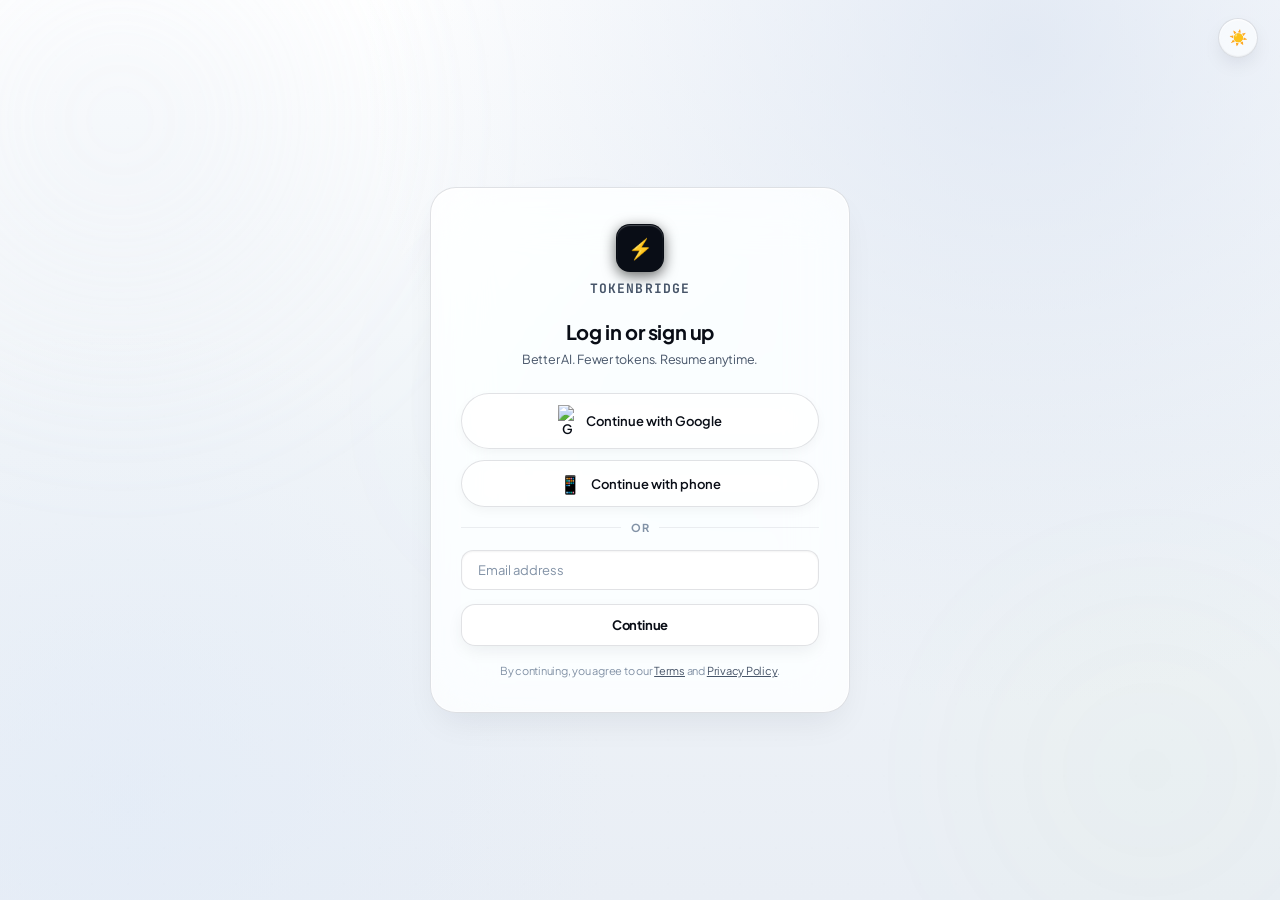
==== commit ac654504: "feat: add country code selector to phone login, optimize invisible reCAPTCHA, and improve UI" ====
--- a/frontend/index.html
+++ b/frontend/index.html
@@ -21,7 +21,7 @@
   <link rel="preconnect" href="https://fonts.gstatic.com" crossorigin="">
   <link href="https://fonts.googleapis.com/css2?family=Plus+Jakarta+Sans:ital,wght@0,300;0,400;0,500;0,600;0,700;0,800;1,400&family=JetBrains+Mono:wght@400;500;600;700&display=swap" rel="stylesheet">
   <link href="https://cdnjs.cloudflare.com/ajax/libs/font-awesome/6.5.1/css/all.min.css" rel="stylesheet">
-  <link rel="stylesheet" href="style.css?v=6.4">
+  <link rel="stylesheet" href="style.css?v=6.6">
 </head>
 <body>
 
@@ -136,8 +136,16 @@
         <!-- Recent Chats / Sessions Area (Scrollable) -->
         <div class="sidebar-sessions-section">
           <div class="section-label" style="display:flex; justify-content:space-between; align-items:center;">
-            <span>Recent Chats</span>
-            <span id="session-count-badge" style="font-size:10px; color:var(--accent); font-weight:600;"></span>
+            <span>Recent Chats <span id="session-count-badge" style="font-size:10px; color:var(--accent); font-weight:600;"></span></span>
+            <button type="button" class="archived-chats-btn" id="archived-chats-btn" onclick="openArchivedChatsDialog()" title="View archived chats">
+              <svg width="12" height="12" viewBox="0 0 24 24" fill="none" stroke="currentColor" stroke-width="2" stroke-linecap="round" stroke-linejoin="round">
+                <polyline points="21 8 21 21 3 21 3 8"></polyline>
+                <rect x="1" y="3" width="22" height="5"></rect>
+                <line x1="10" y1="12" x2="14" y2="12"></line>
+              </svg>
+              <span>Archived</span>
+              <span id="archived-count-badge" class="archived-count-badge"></span>
+            </button>
           </div>
           <div id="session-list"></div>
         </div>
@@ -357,6 +365,6 @@
   <!-- Markdown Rendering & Sanitization (ChatGPT-like rich formatting) -->
   <script src="https://cdn.jsdelivr.net/npm/marked/marked.min.js"></script>
   <script src="https://cdn.jsdelivr.net/npm/dompurify@3.0.6/dist/purify.min.js"></script>
-  <script src="app.js?v=5.5"></script>
+  <script src="app.js?v=5.7"></script>
 </body>
 </html>
--- a/frontend/style.css
+++ b/frontend/style.css
@@ -577,6 +577,176 @@
   color: var(--text-muted);
 }
 
+
+/* Phone Number Input Group with Country Code Button */
+.phone-input-group {
+  display: flex;
+  align-items: center;
+  gap: 8px;
+  width: 100%;
+  margin-bottom: 14px;
+}
+
+.country-code-wrap {
+  position: relative;
+  flex-shrink: 0;
+}
+
+.country-code-btn {
+  display: flex;
+  align-items: center;
+  gap: 6px;
+  padding: 11px 12px;
+  border-radius: 12px;
+  background: rgba(5, 7, 10, 0.45);
+  border: 1px solid var(--glass-border-subtle);
+  color: var(--text-pure);
+  font-family: inherit;
+  font-size: 13px;
+  font-weight: 600;
+  cursor: pointer;
+  transition: all 0.2s ease;
+  box-shadow: inset 0 1px 2px rgba(0, 0, 0, 0.4);
+  user-select: none;
+}
+
+.country-code-btn:hover {
+  background: var(--glass-surface-elevated);
+  border-color: var(--glass-border-hover);
+}
+
+[data-theme="light"] .country-code-btn {
+  background: rgba(255, 255, 255, 0.85);
+  border-color: var(--glass-border);
+  box-shadow: inset 0 1px 2px rgba(0, 0, 0, 0.05);
+}
+
+.country-flag {
+  font-size: 16px;
+  line-height: 1;
+}
+
+.country-dial {
+  font-family: "JetBrains Mono", monospace;
+  font-size: 12.5px;
+  color: var(--text-pure);
+}
+
+.country-chevron {
+  opacity: 0.65;
+  transition: transform 0.2s ease;
+}
+
+.country-code-wrap.open .country-chevron {
+  transform: rotate(180deg);
+}
+
+.country-dropdown-menu {
+  position: absolute;
+  top: calc(100% + 6px);
+  left: 0;
+  z-index: 100;
+  width: 250px;
+  background: var(--bg-surface, #121316);
+  border: 1px solid var(--glass-border);
+  border-radius: 14px;
+  box-shadow: 0 16px 36px rgba(0, 0, 0, 0.55), 0 0 0 1px rgba(255, 255, 255, 0.08);
+  padding: 8px;
+  backdrop-filter: blur(20px);
+  -webkit-backdrop-filter: blur(20px);
+}
+
+[data-theme="light"] .country-dropdown-menu {
+  background: #ffffff;
+  box-shadow: 0 16px 36px rgba(0, 0, 0, 0.15), 0 0 0 1px rgba(0, 0, 0, 0.08);
+}
+
+.country-search-box {
+  margin-bottom: 6px;
+}
+
+.country-search-box input {
+  width: 100%;
+  padding: 8px 10px;
+  border-radius: 8px;
+  border: 1px solid var(--glass-border-subtle);
+  background: rgba(255, 255, 255, 0.05);
+  color: var(--text-pure);
+  font-size: 12px;
+  outline: none;
+  font-family: inherit;
+}
+
+[data-theme="light"] .country-search-box input {
+  background: rgba(0, 0, 0, 0.03);
+}
+
+.country-list {
+  max-height: 200px;
+  overflow-y: auto;
+  display: flex;
+  flex-direction: column;
+  gap: 2px;
+}
+
+.country-item {
+  display: flex;
+  align-items: center;
+  justify-content: space-between;
+  padding: 7px 10px;
+  border-radius: 8px;
+  border: none;
+  background: transparent;
+  color: var(--text-sub);
+  font-size: 12.5px;
+  cursor: pointer;
+  text-align: left;
+  transition: all 0.12s ease;
+  font-family: inherit;
+  width: 100%;
+}
+
+.country-item:hover,
+.country-item.active {
+  background: var(--hover, rgba(255, 255, 255, 0.08));
+  color: var(--text-pure);
+}
+
+.country-item-left {
+  display: flex;
+  align-items: center;
+  gap: 8px;
+  overflow: hidden;
+  text-overflow: ellipsis;
+  white-space: nowrap;
+}
+
+.country-item-dial {
+  font-family: "JetBrains Mono", monospace;
+  font-size: 11.5px;
+  color: var(--text-muted);
+}
+
+.phone-number-field {
+  margin-bottom: 0 !important;
+  flex: 1;
+  font-family: "JetBrains Mono", monospace;
+  letter-spacing: 0.03em;
+}
+
+/* Hide reCAPTCHA floating popup badge completely (invisible reCAPTCHA runs smoothly in background) */
+.grecaptcha-badge,
+iframe[src*="recaptcha"] {
+  visibility: hidden !important;
+  opacity: 0 !important;
+  pointer-events: none !important;
+  display: none !important;
+}
+
+#recaptcha-container {
+  display: none !important;
+}
+
 .continue-btn {
   width: 100%;
   display: flex;
@@ -738,6 +908,7 @@
   gap: 8px;
   justify-content: center;
   margin-bottom: 20px;
+  transition: opacity 0.25s ease, transform 0.25s ease;
 }
 
 .otp-input {
@@ -753,18 +924,21 @@
   font-family: "JetBrains Mono", monospace;
   outline: none;
   box-shadow: inset 0 1px 2px rgba(0, 0, 0, 0.4);
-  transition: var(--transition);
-}
-
-.otp-input:focus {
-  border-color: var(--glass-border-hover);
-  box-shadow: inset 0 1px 2px rgba(0, 0, 0, 0.4), 0 0 0 2px rgba(255, 255, 255, 0.1);
+  transition: all 0.25s cubic-bezier(0.16, 1, 0.3, 1);
+}
+
+.otp-input:focus,
+.otp-input.active-glow {
+  border-color: var(--status-rose, #ff4444);
+  box-shadow: inset 0 1px 2px rgba(0, 0, 0, 0.4), 0 0 14px rgba(255, 68, 68, 0.45), 0 0 0 1px var(--status-rose, #ff4444);
+  transform: translateY(-2px) scale(1.04);
 }
 
 [data-theme="light"] .otp-input {
   background: rgba(255, 255, 255, 0.85);
   border-color: var(--glass-border);
 }
+
 
 /* Theme toggle floating button */
 .theme-btn,
@@ -1409,33 +1583,347 @@
   flex: 1;
 }
 
-.session-item .session-del-btn {
+.session-item .session-kebab-btn {
   display: none;
   align-items: center;
   justify-content: center;
-  width: 22px;
-  height: 22px;
-  border-radius: 50%;
+  width: 24px;
+  height: 24px;
+  border-radius: 6px;
   background: transparent;
   border: none;
   color: var(--text-muted);
-  font-size: 12px;
   cursor: pointer;
-  transition: var(--transition);
+  transition: all 0.15s ease;
   flex-shrink: 0;
   padding: 0;
   line-height: 1;
 }
 
-.session-item:hover .session-del-btn,
-.session-item.active .session-del-btn {
-  display: flex;
-}
-
-.session-item .session-del-btn:hover {
+.session-item:hover .session-kebab-btn,
+.session-item.active .session-kebab-btn,
+.session-item.menu-open .session-kebab-btn {
+  display: flex;
+}
+
+.session-item .session-kebab-btn:hover,
+.session-item .session-kebab-btn.active {
+  background: var(--glass-surface-elevated);
+  color: var(--text-pure);
+}
+
+.session-pinned-icon {
+  font-size: 11px;
+  color: var(--accent);
+  opacity: 0.85;
+  margin-right: -2px;
+  flex-shrink: 0;
+}
+
+/* Floating Kebab Dropdown Menu */
+.session-kebab-menu {
+  position: fixed;
+  z-index: 9999;
+  min-width: 170px;
+  background: var(--bg-surface, #1e1e24);
+  background: var(--glass-surface-elevated);
+  backdrop-filter: blur(16px);
+  -webkit-backdrop-filter: blur(16px);
+  border: 1px solid var(--glass-border);
+  box-shadow: 0 12px 32px rgba(0, 0, 0, 0.45), 0 0 0 1px rgba(255, 255, 255, 0.05);
+  border-radius: 12px;
+  padding: 6px;
+  display: flex;
+  flex-direction: column;
+  gap: 2px;
+  animation: kebabFadeIn 0.14s cubic-bezier(0.16, 1, 0.3, 1);
+  transform-origin: top left;
+}
+
+@keyframes kebabFadeIn {
+  from {
+    opacity: 0;
+    transform: scale(0.95) translateY(-4px);
+  }
+  to {
+    opacity: 1;
+    transform: scale(1) translateY(0);
+  }
+}
+
+.session-menu-item {
+  display: flex;
+  align-items: center;
+  gap: 10px;
+  width: 100%;
+  padding: 7px 10px;
+  border-radius: 8px;
+  background: transparent;
+  border: none;
+  font-size: 13px;
+  font-weight: 500;
+  color: var(--text-main, var(--text-sub));
+  cursor: pointer;
+  transition: all 0.12s ease;
+  text-align: left;
+  font-family: inherit;
+}
+
+.session-menu-item svg {
+  flex-shrink: 0;
+  stroke: currentColor;
+  opacity: 0.8;
+  transition: transform 0.12s ease;
+}
+
+.session-menu-item:hover {
+  background: var(--hover, rgba(255, 255, 255, 0.08));
+  color: var(--text-pure);
+}
+
+.session-menu-item:hover svg {
+  opacity: 1;
+  transform: scale(1.08);
+}
+
+.session-menu-item.danger {
+  color: var(--status-rose, #f43f5e);
+}
+
+.session-menu-item.danger:hover {
   background: rgba(244, 63, 94, 0.15);
+  color: #ff4d6d;
+}
+
+.session-menu-divider {
+  height: 1px;
+  background: var(--glass-border-subtle, rgba(255, 255, 255, 0.08));
+  margin: 3px 0;
+}
+
+/* Modal Dialog Overlay & Card for Rename / Share */
+.tb-dialog-overlay {
+  position: fixed;
+  inset: 0;
+  z-index: 10000;
+  background: rgba(0, 0, 0, 0.6);
+  backdrop-filter: blur(8px);
+  -webkit-backdrop-filter: blur(8px);
+  display: flex;
+  align-items: center;
+  justify-content: center;
+  padding: 20px;
+  animation: fadeIn 0.15s ease-out;
+}
+
+.tb-dialog-box {
+  background: var(--bg-surface, #18181b);
+  border: 1px solid var(--glass-border);
+  box-shadow: 0 20px 40px rgba(0, 0, 0, 0.5);
+  border-radius: 18px;
+  padding: 22px 24px;
+  width: 100%;
+  max-width: 440px;
+  animation: liquidSlideIn 0.22s cubic-bezier(0.16, 1, 0.3, 1);
+}
+
+.tb-dialog-header {
+  display: flex;
+  align-items: center;
+  justify-content: space-between;
+  margin-bottom: 14px;
+}
+
+.tb-dialog-title {
+  display: flex;
+  align-items: center;
+  gap: 8px;
+  font-size: 16px;
+  font-weight: 600;
+  color: var(--text-pure);
+}
+
+.tb-dialog-close {
+  background: transparent;
+  border: none;
+  color: var(--text-muted);
+  cursor: pointer;
+  padding: 4px;
+  border-radius: 6px;
+  display: flex;
+  align-items: center;
+  justify-content: center;
+  transition: all 0.15s ease;
+}
+
+.tb-dialog-close:hover {
+  background: var(--hover);
+  color: var(--text-pure);
+}
+
+.tb-dialog-input {
+  width: 100%;
+  padding: 10px 14px;
+  background: var(--input-bg, rgba(255, 255, 255, 0.05));
+  border: 1px solid var(--glass-border);
+  border-radius: 10px;
+  color: var(--text-pure);
+  font-size: 14px;
+  outline: none;
+  font-family: inherit;
+  transition: border-color 0.15s ease;
+  margin-bottom: 16px;
+}
+
+.tb-dialog-input:focus {
+  border-color: var(--accent);
+}
+
+.tb-dialog-actions {
+  display: flex;
+  justify-content: flex-end;
+  gap: 10px;
+}
+
+.tb-dialog-btn {
+  padding: 8px 16px;
+  border-radius: 9px;
+  font-size: 13px;
+  font-weight: 600;
+  cursor: pointer;
+  border: none;
+  font-family: inherit;
+  transition: all 0.15s ease;
+}
+
+.tb-dialog-btn.cancel {
+  background: var(--hover, rgba(255, 255, 255, 0.08));
+  color: var(--text-sub);
+}
+
+.tb-dialog-btn.cancel:hover {
+  background: rgba(255, 255, 255, 0.14);
+  color: var(--text-pure);
+}
+
+.tb-dialog-btn.primary {
+  background: var(--accent);
+  color: #000;
+}
+
+.tb-dialog-btn.primary:hover {
+  filter: brightness(1.1);
+  transform: translateY(-1px);
+}
+
+.tb-dialog-btn.danger {
+  background: var(--status-rose);
+  color: #fff;
+}
+
+.tb-dialog-btn.danger:hover {
+  filter: brightness(1.1);
+  transform: translateY(-1px);
+}
+
+/* Archived chats styles */
+.archived-chats-btn {
+  display: inline-flex;
+  align-items: center;
+  gap: 5px;
+  background: var(--glass-surface-subtle);
+  border: 1px solid var(--glass-border-subtle);
+  color: var(--text-muted);
+  font-size: 11px;
+  font-weight: 500;
+  cursor: pointer;
+  padding: 3px 8px;
+  border-radius: 6px;
+  transition: all 0.15s ease;
+  font-family: inherit;
+}
+
+.archived-chats-btn:hover {
+  background: var(--glass-surface-elevated);
+  border-color: var(--glass-border);
+  color: var(--text-pure);
+}
+
+.archived-count-badge {
+  display: inline-block;
+  background: var(--hover);
+  color: var(--text-sub);
+  padding: 1px 5px;
+  border-radius: 10px;
+  font-size: 10px;
+  font-weight: 600;
+}
+
+.archived-item {
+  display: flex;
+  align-items: center;
+  justify-content: space-between;
+  padding: 10px 12px;
+  border-radius: 10px;
+  background: var(--glass-surface-subtle);
+  border: 1px solid var(--glass-border-subtle);
+  margin-bottom: 8px;
+  transition: all 0.15s ease;
+}
+
+.archived-item:hover {
+  background: var(--glass-surface-elevated);
+  border-color: var(--glass-border);
+}
+
+.archived-item-title {
+  font-size: 13px;
+  font-weight: 500;
+  color: var(--text-pure);
+  overflow: hidden;
+  text-overflow: ellipsis;
+  white-space: nowrap;
+  flex: 1;
+  margin-right: 12px;
+}
+
+.archived-item-actions {
+  display: flex;
+  align-items: center;
+  gap: 6px;
+  flex-shrink: 0;
+}
+
+.archived-act-btn {
+  display: inline-flex;
+  align-items: center;
+  gap: 4px;
+  padding: 4px 8px;
+  border-radius: 6px;
+  font-size: 11.5px;
+  font-weight: 500;
+  cursor: pointer;
+  border: 1px solid var(--glass-border);
+  background: var(--hover);
+  color: var(--text-pure);
+  transition: all 0.15s ease;
+  font-family: inherit;
+}
+
+.archived-act-btn:hover {
+  background: var(--accent);
+  color: #000;
+  border-color: var(--accent);
+}
+
+.archived-act-btn.danger {
   color: var(--status-rose);
-  transform: scale(1.1);
+  border-color: rgba(244, 63, 94, 0.2);
+}
+
+.archived-act-btn.danger:hover {
+  background: var(--status-rose);
+  color: #fff;
 }
 
 /* Sidebar buttons */
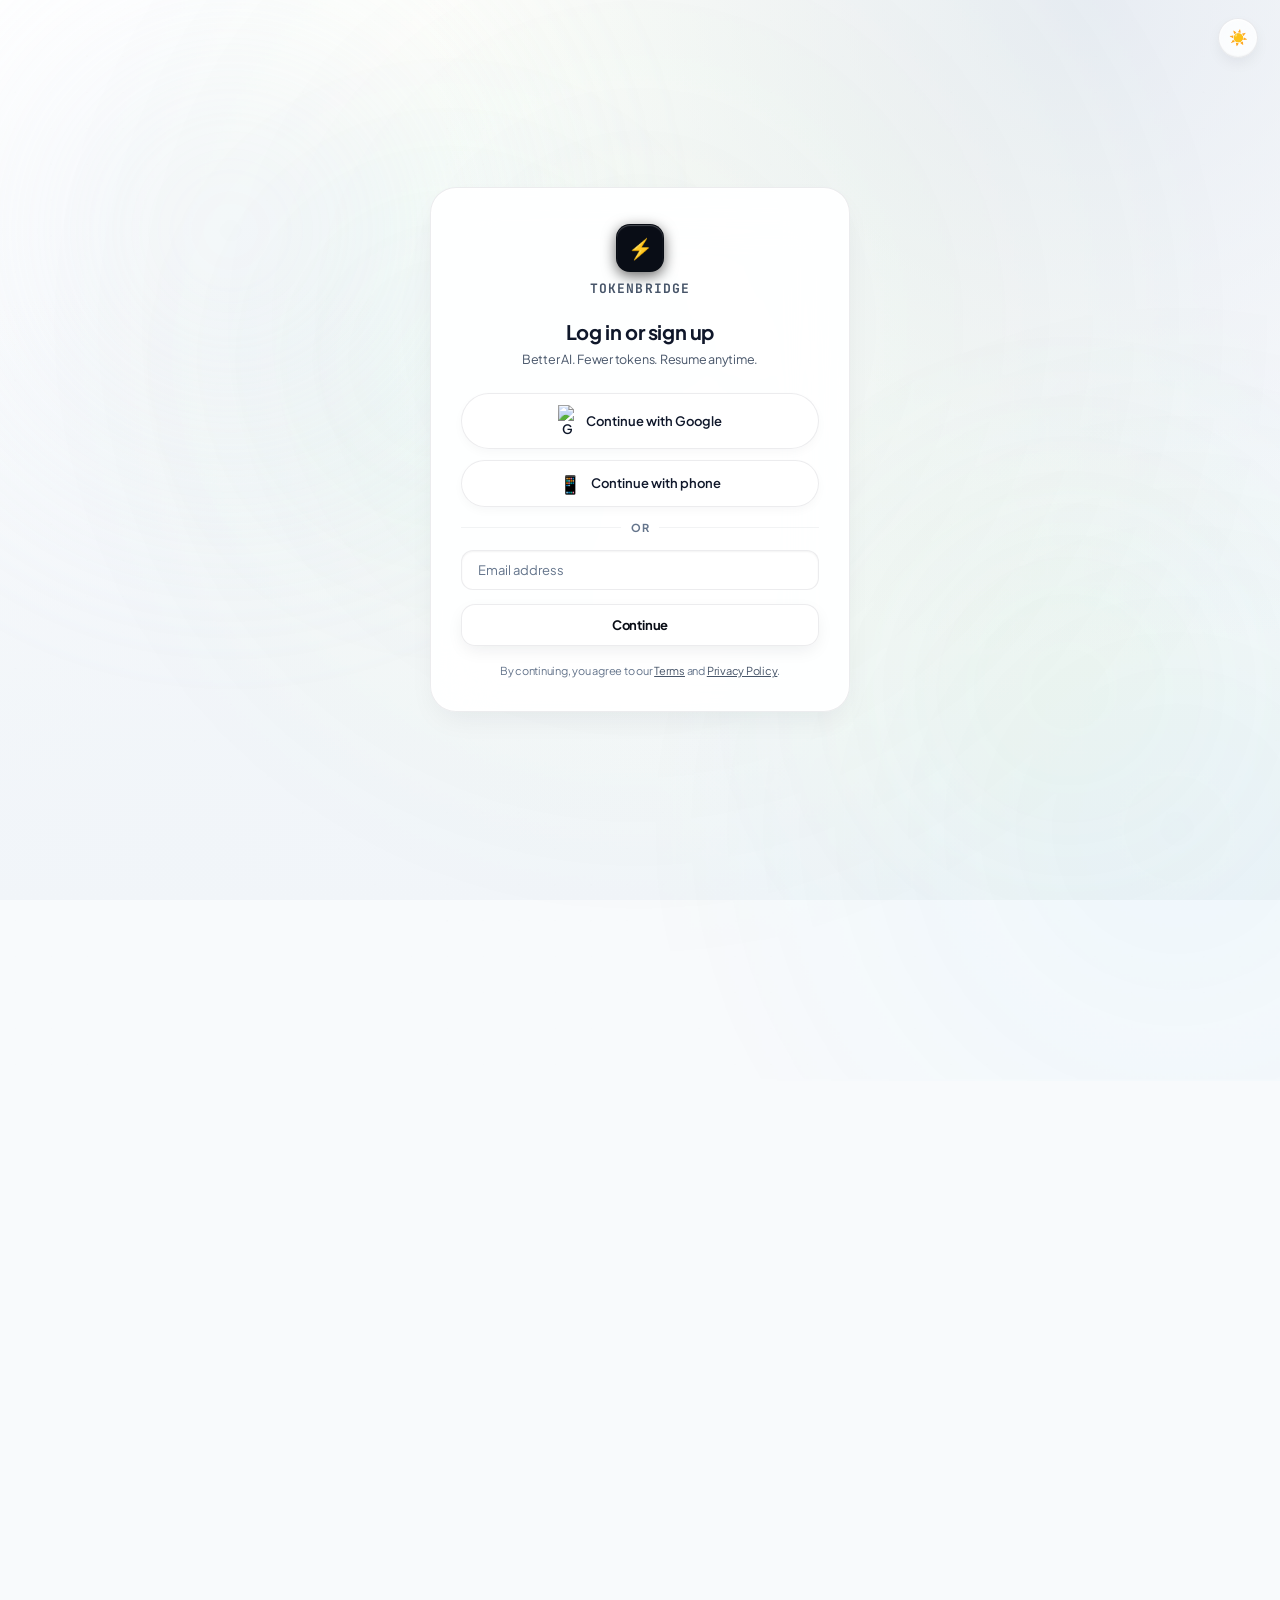
==== commit 216b5aa4: "Optimize light & dark themes, Model & Tokens modal dialog, and Prompt Engineer capsule UI" ====
--- a/frontend/index.html
+++ b/frontend/index.html
@@ -21,7 +21,7 @@
   <link rel="preconnect" href="https://fonts.gstatic.com" crossorigin="">
   <link href="https://fonts.googleapis.com/css2?family=Plus+Jakarta+Sans:ital,wght@0,300;0,400;0,500;0,600;0,700;0,800;1,400&family=JetBrains+Mono:wght@400;500;600;700&display=swap" rel="stylesheet">
   <link href="https://cdnjs.cloudflare.com/ajax/libs/font-awesome/6.5.1/css/all.min.css" rel="stylesheet">
-  <link rel="stylesheet" href="style.css?v=6.6">
+  <link rel="stylesheet" href="style.css?v=6.7">
 </head>
 <body>
 
@@ -73,64 +73,33 @@
       <!-- Scrollable Middle Body (Settings + Recent Chats) -->
       <div class="sidebar-scrollable-content" id="sidebar-scrollable-content">
 
-        <!-- Collapsible Model & Token Settings (Gemini Style) -->
-        <div class="sidebar-collapsible-section" id="sidebar-config-section">
-          <div class="collapsible-header" onclick="toggleConfigSection()" title="Click to toggle Model & Token settings">
-            <span class="collapsible-title">&#9881; Model & Tokens</span>
-            <span class="collapsible-chevron" id="config-chevron">&#9660;</span>
-          </div>
-          <div class="collapsible-body" id="config-collapsible-body">
-            <div class="section-label">AI Provider</div>
-            <select class="sidebar-select" id="provider-select" onchange="onProviderChange()">
-              <option value="claude">Claude (Anthropic)</option>
-              <option value="openai">OpenAI (GPT)</option>
-              <option value="gemini">Google Gemini</option>
-            </select>
-
-            <div class="section-label">API Key</div>
-            <div class="api-key-wrap">
-              <input type="password" id="api-key-input" placeholder="Paste your API key...">
-              <button class="eye-btn" onclick="toggleApiKey()">&#128065;</button>
-            </div>
-
-            <div class="section-label" style="display:flex; justify-content:space-between; align-items:center;">
-              <span>Token Budget</span>
-              <span id="model-max-badge" style="font-size:10px; color:var(--accent); font-weight:600;">Max: 200,000</span>
-            </div>
-            <div class="api-key-wrap">
-              <input type="number" id="token-budget" value="200000" min="1000" max="2000000" style="padding-right:12px" oninput="onTokenBudgetChange()">
-            </div>
-
-            <div class="section-label">Token Usage</div>
-            <div class="token-meter-wrap">
-              <div class="token-meter-labels">
-                <span id="tokens-used">0 used</span>
-                <span id="tokens-left">200,000 left</span>
-              </div>
-              <div class="token-meter-bar">
-                <div class="token-meter-fill" id="token-fill" style="width:100%"></div>
-              </div>
-            </div>
-
-            <div class="section-label">TokenVault</div>
-            <div id="vault-rows">
-              <div class="vault-row">
-                <span class="vault-provider">Claude</span>
-                <span class="vault-tokens" id="vault-claude">0</span>
-                <span class="vault-cost"   id="cost-claude">USD 0.0000</span>
-              </div>
-              <div class="vault-row">
-                <span class="vault-provider">OpenAI</span>
-                <span class="vault-tokens" id="vault-openai">0</span>
-                <span class="vault-cost"   id="cost-openai">USD 0.0000</span>
-              </div>
-              <div class="vault-row">
-                <span class="vault-provider">Gemini</span>
-                <span class="vault-tokens" id="vault-gemini">0</span>
-                <span class="vault-cost"   id="cost-gemini">USD 0.0000</span>
-              </div>
-            </div>
-          </div>
+        <!-- Model & Token Action Item (Opens Credential Popup Box) -->
+        <div class="sidebar-action-wrap" style="padding: 0;">
+          <button type="button" class="sidebar-model-trigger-btn" onclick="openModelTokensDialog()" title="Configure Model & Token Credentials">
+            <span class="sidebar-model-trigger-left">
+              <span class="sidebar-model-trigger-icon">
+                <svg class="model-tokens-icon-svg" width="18" height="18" viewBox="0 0 24 24" fill="none" stroke="currentColor" stroke-width="1.7" stroke-linecap="round" stroke-linejoin="round">
+                  <!-- Orbital Energy Loop Sweep -->
+                  <path d="M12 2.5C7.2 2.5 5 5 7.5 9.5C9.5 13 18.5 14 19 18C19.5 21 16 22.5 11.5 22.5C6.5 22.5 4.5 19.5 4.5 18" stroke-width="1.3" stroke-dasharray="24 1" opacity="0.65"/>
+                  <!-- Isometric Central Model Cube (Clean Geometric Facets) -->
+                  <polygon points="12,6 18.2,9.6 12,13.2 5.8,9.6"/>
+                  <polygon points="5.8,9.6 12,13.2 12,20.2 5.8,16.6"/>
+                  <polygon points="18.2,9.6 12,13.2 12,20.2 18.2,16.6"/>
+                  <!-- Core Diamond Sparkle on top facet -->
+                  <polygon points="12,8.2 13.6,9.6 12,11 10.4,9.6" fill="currentColor" stroke-width="0.8"/>
+                  <circle cx="12" cy="9.6" r="0.75" fill="#ffffff"/>
+                  <!-- Orbiting Token Node 1 (Top-Right Token 'T') -->
+                  <circle cx="19.5" cy="6.5" r="2.2" stroke-width="1.4"/>
+                  <!-- Orbiting Token Node 2 (Bottom-Left Token) -->
+                  <circle cx="4.5" cy="16.5" r="2.2" stroke-width="1.4"/>
+                  <!-- Orbiting Token Node 3 (Bottom-Right Target) -->
+                  <circle cx="18" cy="19.5" r="1.8" stroke-width="1.4"/>
+                </svg>
+              </span>
+              <span class="sidebar-model-trigger-text">Model & Tokens</span>
+            </span>
+            <span class="sidebar-model-trigger-badge" id="sidebar-provider-badge">Gemini</span>
+          </button>
         </div>
 
         <!-- Recent Chats / Sessions Area (Scrollable) -->
@@ -182,14 +151,6 @@
           <div class="rail-pill-tooltip">TokenBridge</div>
         </div>
 
-        <!-- 2. Expand Sidebar Toggle Button -->
-        <button type="button" class="rail-btn" onclick="openSidebar()" title="Expand sidebar" aria-label="Expand sidebar">
-          <svg width="20" height="20" viewBox="0 0 24 24" fill="none" stroke="currentColor" stroke-width="1.8" stroke-linecap="round" stroke-linejoin="round">
-            <rect x="3" y="3" width="18" height="18" rx="4" ry="4"></rect>
-            <line x1="9" y1="3" x2="9" y2="21"></line>
-          </svg>
-        </button>
-
         <!-- 3. New Chat Action Button -->
         <button type="button" class="rail-btn rail-new-chat-btn" onclick="newChat()" title="New Chat" aria-label="New Chat">
           <svg width="20" height="20" viewBox="0 0 24 24" fill="none" stroke="currentColor" stroke-width="2.2" stroke-linecap="round" stroke-linejoin="round">
@@ -198,29 +159,26 @@
           </svg>
         </button>
 
-        <!-- 4. Model & Token Encapsulated Single Unit -->
-        <div class="rail-capsule-unit" title="Model & Token Settings">
-          <!-- Model Config -->
-          <button type="button" class="rail-btn rail-capsule-btn" onclick="openSidebarAndConfig()" title="Model Settings" aria-label="Model Settings">
-            <svg width="20" height="20" viewBox="0 0 24 24" fill="none" stroke="currentColor" stroke-width="1.8" stroke-linecap="round" stroke-linejoin="round">
-              <circle cx="12" cy="12" r="3"></circle>
-              <path d="M19.4 15a1.65 1.65 0 0 0 .33 1.82l.06.06a2 2 0 0 1 0 2.83 2 2 0 0 1-2.83 0l-.06-.06a1.65 1.65 0 0 0-1.82-.33 1.65 1.65 0 0 0-1 1.51V21a2 2 0 0 1-2 2 2 2 0 0 1-2-2v-.09A1.65 1.65 0 0 0 9 19.4a1.65 1.65 0 0 0-1.82.33l-.06.06a2 2 0 0 1-2.83 0 2 2 0 0 1 0-2.83l.06-.06a1.65 1.65 0 0 0 .33-1.82 1.65 1.65 0 0 0-1.51-1H3a2 2 0 0 1-2-2 2 2 0 0 1 2-2h.09A1.65 1.65 0 0 0 4.6 9a1.65 1.65 0 0 0-.33-1.82l-.06-.06a2 2 0 0 1 0-2.83 2 2 0 0 1 2.83 0l.06.06a1.65 1.65 0 0 0 1.82.33H9a1.65 1.65 0 0 0 1-1.51V3a2 2 0 0 1 2-2 2 2 0 0 1 2 2v.09a1.65 1.65 0 0 0 1 1.51 1.65 1.65 0 0 0 1.82-.33l.06-.06a2 2 0 0 1 2.83 0 2 2 0 0 1 0 2.83l-.06.06a1.65 1.65 0 0 0-.33 1.82V9a1.65 1.65 0 0 0 1.51 1H21a2 2 0 0 1 2 2 2 2 0 0 1-2 2h-.09a1.65 1.65 0 0 0-1.51 1z"></path>
-            </svg>
-          </button>
-
-          <!-- Divider line within the unit -->
-          <div class="rail-capsule-divider"></div>
-
-          <!-- TokenVault / Token Usage -->
-          <button type="button" class="rail-btn rail-capsule-btn" onclick="openSidebarAndConfig()" title="TokenVault & Budget" aria-label="TokenVault & Budget">
-            <svg width="20" height="20" viewBox="0 0 24 24" fill="none" stroke="currentColor" stroke-width="1.8" stroke-linecap="round" stroke-linejoin="round">
-              <rect x="2" y="4" width="20" height="16" rx="3"></rect>
-              <circle cx="12" cy="12" r="3"></circle>
-              <line x1="6" y1="12" x2="6.01" y2="12"></line>
-              <line x1="18" y1="12" x2="18.01" y2="12"></line>
-            </svg>
-          </button>
-        </div>
+        <!-- 4. Model & Tokens Single Button (Opens popup menu box directly WITHOUT expanding sidebar) -->
+        <button type="button" class="rail-btn rail-model-btn" onclick="openModelTokensDialog()" title="Model & Tokens" aria-label="Model & Tokens">
+          <svg class="model-tokens-icon-svg" width="22" height="22" viewBox="0 0 24 24" fill="none" stroke="currentColor" stroke-width="1.7" stroke-linecap="round" stroke-linejoin="round">
+            <!-- Orbital Energy Loop Sweep -->
+            <path d="M12 2.5C7.2 2.5 5 5 7.5 9.5C9.5 13 18.5 14 19 18C19.5 21 16 22.5 11.5 22.5C6.5 22.5 4.5 19.5 4.5 18" stroke-width="1.3" stroke-dasharray="24 1" opacity="0.65"/>
+            <!-- Isometric Central Model Cube (Clean Geometric Facets) -->
+            <polygon points="12,6 18.2,9.6 12,13.2 5.8,9.6"/>
+            <polygon points="5.8,9.6 12,13.2 12,20.2 5.8,16.6"/>
+            <polygon points="18.2,9.6 12,13.2 12,20.2 18.2,16.6"/>
+            <!-- Core Diamond Sparkle on top facet -->
+            <polygon points="12,8.2 13.6,9.6 12,11 10.4,9.6" fill="currentColor" stroke-width="0.8"/>
+            <circle cx="12" cy="9.6" r="0.75" fill="#ffffff"/>
+            <!-- Orbiting Token Node 1 (Top-Right Token 'T') -->
+            <circle cx="19.5" cy="6.5" r="2.2" stroke-width="1.4"/>
+            <!-- Orbiting Token Node 2 (Bottom-Left Token) -->
+            <circle cx="4.5" cy="16.5" r="2.2" stroke-width="1.4"/>
+            <!-- Orbiting Token Node 3 (Bottom-Right Target) -->
+            <circle cx="18" cy="19.5" r="1.8" stroke-width="1.4"/>
+          </svg>
+        </button>
 
         <!-- 6. Recent Chats Option -->
         <button type="button" class="rail-btn" onclick="openSidebar()" title="Recent Chats" aria-label="Recent Chats">
@@ -230,9 +188,17 @@
         </button>
 
         <!-- 7. Prompt Engineer Feature -->
-        <button type="button" class="rail-btn" onclick="togglePromptPanel()" title="Prompt Engineer" aria-label="Prompt Engineer">
-          <svg width="20" height="20" viewBox="0 0 24 24" fill="none" stroke="currentColor" stroke-width="1.8" stroke-linecap="round" stroke-linejoin="round">
-            <path d="M12 2L14.39 8.26L21 9.27L16.18 13.97L17.47 20.73L12 17.27L6.53 20.73L7.82 13.97L3 9.27L9.61 8.26L12 2Z"></path>
+        <button type="button" class="rail-btn rail-prompt-btn" onclick="togglePromptPanel()" title="Prompt Engineer" aria-label="Prompt Engineer">
+          <svg class="prompt-icon-svg" width="20" height="20" viewBox="0 0 24 24" fill="none" stroke="currentColor" stroke-width="1.8" stroke-linecap="round" stroke-linejoin="round">
+            <!-- Diagonal Cross pill/paddle -->
+            <path d="M5.5 5.5L11 11" stroke-width="2.2" stroke-linecap="round"/>
+            <path d="M5.5 18.5L10.5 13.5" stroke-width="2.2" stroke-linecap="round"/>
+            <!-- 4-Point Star-Cross Core with rounded tips & smooth waist -->
+            <path d="M15 3.5 C15.4 7.2 16.8 8.6 20.5 9 C16.8 9.4 15.4 10.8 15 14.5 C14.6 10.8 13.2 9.4 9.5 9 C13.2 8.6 14.6 7.2 15 3.5 Z" stroke-width="1.8" stroke-linejoin="round"/>
+            <!-- Center Core Sparkle dot -->
+            <circle cx="15" cy="9" r="1.1" fill="currentColor"/>
+            <!-- Ambient Mini Accent Sparkle -->
+            <path d="M20 3L20.5 4.2L21.7 4.7L20.5 5.2L20 6.4L19.5 5.2L18.3 4.7L19.5 4.2Z" stroke-width="0.8" fill="currentColor"/>
           </svg>
         </button>
       </div>
@@ -259,7 +225,15 @@
           <h3 id="chat-title">New Chat</h3>
         </div>
         <div class="header-actions">
-          <div class="icon-btn" id="btn-prompt-toggle" onclick="togglePromptPanel()" title="Prompt Engineer">&#10024;</div>
+          <div class="icon-btn" id="btn-prompt-toggle" onclick="togglePromptPanel()" title="Prompt Engineer">
+            <svg class="prompt-icon-svg" width="19" height="19" viewBox="0 0 24 24" fill="none" stroke="currentColor" stroke-width="1.8" stroke-linecap="round" stroke-linejoin="round">
+              <path d="M5.5 5.5L11 11" stroke-width="2.2" stroke-linecap="round"/>
+              <path d="M5.5 18.5L10.5 13.5" stroke-width="2.2" stroke-linecap="round"/>
+              <path d="M15 3.5 C15.4 7.2 16.8 8.6 20.5 9 C16.8 9.4 15.4 10.8 15 14.5 C14.6 10.8 13.2 9.4 9.5 9 C13.2 8.6 14.6 7.2 15 3.5 Z" stroke-width="1.8" stroke-linejoin="round"/>
+              <circle cx="15" cy="9" r="1.1" fill="currentColor"/>
+              <path d="M20 3L20.5 4.2L21.7 4.7L20.5 5.2L20 6.4L19.5 5.2L18.3 4.7L19.5 4.2Z" stroke-width="0.8" fill="currentColor"/>
+            </svg>
+          </div>
           <div class="icon-btn" onclick="clearChat()" title="Clear chat">&#128465;</div>
           <div class="icon-btn" id="theme-btn-header" onclick="toggleTheme()" title="Toggle theme">&#127769;</div>
         </div>
@@ -275,8 +249,17 @@
 
       <div class="prompt-panel glass hidden" id="prompt-panel" style="display:none;">
         <div class="prompt-panel-header">
-          <div style="display:flex; align-items:center; gap:6px; cursor:pointer; flex:1;" onclick="minimizePromptPanel(event)">
-            <h4>&#10024; Prompt Engineer <span style="font-size:11px;color:var(--text-sub);font-weight:400;">— optimize before sending</span></h4>
+          <div style="display:flex; align-items:center; gap:8px; cursor:pointer; flex:1;" onclick="minimizePromptPanel(event)">
+            <h4>
+              <svg class="prompt-icon-svg" width="16" height="16" viewBox="0 0 24 24" fill="none" stroke="currentColor" stroke-width="1.8" stroke-linecap="round" stroke-linejoin="round">
+                <path d="M5.5 5.5L11 11" stroke-width="2.2" stroke-linecap="round"/>
+                <path d="M5.5 18.5L10.5 13.5" stroke-width="2.2" stroke-linecap="round"/>
+                <path d="M15 3.5 C15.4 7.2 16.8 8.6 20.5 9 C16.8 9.4 15.4 10.8 15 14.5 C14.6 10.8 13.2 9.4 9.5 9 C13.2 8.6 14.6 7.2 15 3.5 Z" stroke-width="1.8" stroke-linejoin="round"/>
+                <circle cx="15" cy="9" r="1.1" fill="currentColor"/>
+              </svg>
+              <span>Prompt Engineer</span>
+              <span style="font-size:11px;color:var(--text-sub);font-weight:400;">— optimize before sending</span>
+            </h4>
           </div>
           <div style="display:flex; align-items:center; gap:6px;">
             <button type="button" class="prompt-arrow-btn" id="prompt-arrow-btn" onclick="minimizePromptPanel(event)" title="Minimize / Expand">&#9660;</button>
@@ -297,7 +280,15 @@
         <div class="input-wrap">
           <input type="file" id="file-upload" accept=".pdf,.docx,.doc,.txt,.csv,.tsv,.md,.markdown,.json,.py,.js,.jsx,.ts,.tsx,.html,.htm,.css,.scss,.sql,.yaml,.yml,.xml,.toml,.ini,.env,.sh,.bat,.ps1,.c,.cpp,.h,.java,.cs,.go,.rs,.php,.rb,.swift,.kt,.r,.dart,.png,.jpg,.jpeg,.webp" style="display:none" onchange="handleFileUpload(event)">
           <button type="button" onclick="document.getElementById('file-upload').click()" title="Upload & Convert to Markdown (.md)" style="border:none;background:none;font-size:20px;cursor:pointer;color:var(--text-sub);flex-shrink:0;padding:4px;">&#128206;</button>
-          <button type="button" id="btn-prompt-input" onclick="togglePromptPanel()" title="Prompt Engineer (✨)" style="border:none;background:none;font-size:18px;cursor:pointer;color:var(--text-sub);flex-shrink:0;padding:4px;transition:var(--transition);">&#10024;</button>
+          <button type="button" id="btn-prompt-input" onclick="togglePromptPanel()" title="Prompt Engineer" aria-label="Prompt Engineer" class="btn-prompt-input-pill">
+            <svg class="prompt-icon-svg" width="18" height="18" viewBox="0 0 24 24" fill="none" stroke="currentColor" stroke-width="1.8" stroke-linecap="round" stroke-linejoin="round">
+              <path d="M5.5 5.5L11 11" stroke-width="2.2" stroke-linecap="round"/>
+              <path d="M5.5 18.5L10.5 13.5" stroke-width="2.2" stroke-linecap="round"/>
+              <path d="M15 3.5 C15.4 7.2 16.8 8.6 20.5 9 C16.8 9.4 15.4 10.8 15 14.5 C14.6 10.8 13.2 9.4 9.5 9 C13.2 8.6 14.6 7.2 15 3.5 Z" stroke-width="1.8" stroke-linejoin="round"/>
+              <circle cx="15" cy="9" r="1.1" fill="currentColor"/>
+              <path d="M20 3L20.5 4.2L21.7 4.7L20.5 5.2L20 6.4L19.5 5.2L18.3 4.7L19.5 4.2Z" stroke-width="0.8" fill="currentColor"/>
+            </svg>
+          </button>
           <textarea
             id="message-input"
             placeholder="Type a message or drop files here... (Enter to send, Shift+Enter for new line)"
@@ -362,9 +353,91 @@
     </main>
   </div>
 
+  <!-- Model & Tokens Credential Pop-up Modal -->
+  <div id="model-tokens-dialog-overlay" class="tb-dialog-overlay model-tokens-overlay" style="display:none;" onclick="handleModelTokensOverlayClick(event)">
+    <div class="tb-dialog-box model-tokens-dialog-box" onclick="event.stopPropagation()">
+      <div class="tb-dialog-header">
+        <div class="tb-dialog-title">
+          <svg class="model-tokens-icon-svg" width="20" height="20" viewBox="0 0 24 24" fill="none" stroke="currentColor" stroke-width="1.7" stroke-linecap="round" stroke-linejoin="round">
+            <path d="M12 2.5C7.2 2.5 5 5 7.5 9.5C9.5 13 18.5 14 19 18C19.5 21 16 22.5 11.5 22.5C6.5 22.5 4.5 19.5 4.5 18" stroke-width="1.3" stroke-dasharray="24 1" opacity="0.65"/>
+            <polygon points="12,6 18.2,9.6 12,13.2 5.8,9.6"/>
+            <polygon points="5.8,9.6 12,13.2 12,20.2 5.8,16.6"/>
+            <polygon points="18.2,9.6 12,13.2 12,20.2 18.2,16.6"/>
+            <polygon points="12,8.2 13.6,9.6 12,11 10.4,9.6" fill="currentColor" stroke-width="0.8"/>
+            <circle cx="12" cy="9.6" r="0.75" fill="#ffffff"/>
+            <circle cx="19.5" cy="6.5" r="2.2" stroke-width="1.4"/>
+            <circle cx="4.5" cy="16.5" r="2.2" stroke-width="1.4"/>
+            <circle cx="18" cy="19.5" r="1.8" stroke-width="1.4"/>
+          </svg>
+          <span>Model & Tokens</span>
+        </div>
+        <button type="button" class="tb-dialog-close" onclick="closeModelTokensDialog()" aria-label="Close dialog">
+          <svg width="18" height="18" viewBox="0 0 24 24" fill="none" stroke="currentColor" stroke-width="2" stroke-linecap="round" stroke-linejoin="round"><line x1="18" y1="6" x2="6" y2="18"></line><line x1="6" y1="6" x2="18" y2="18"></line></svg>
+        </button>
+      </div>
+
+      <div class="tb-dialog-body model-tokens-body">
+        <div class="section-label">AI Provider</div>
+        <select class="sidebar-select" id="provider-select" onchange="onProviderChange()">
+          <option value="claude">Claude (Anthropic)</option>
+          <option value="openai">OpenAI (GPT)</option>
+          <option value="gemini">Google Gemini</option>
+        </select>
+
+        <div class="section-label">API Key</div>
+        <div class="api-key-wrap">
+          <input type="password" id="api-key-input" placeholder="Paste your API key...">
+          <button class="eye-btn" onclick="toggleApiKey()" type="button" title="Toggle visibility">&#128065;</button>
+        </div>
+
+        <div class="section-label" style="display:flex; justify-content:space-between; align-items:center;">
+          <span>Token Budget</span>
+          <span id="model-max-badge" style="font-size:10px; color:var(--accent); font-weight:600;">Max: 200,000</span>
+        </div>
+        <div class="api-key-wrap">
+          <input type="number" id="token-budget" value="200000" min="1000" max="2000000" style="padding-right:12px" oninput="onTokenBudgetChange()">
+        </div>
+
+        <div class="section-label">Token Usage</div>
+        <div class="token-meter-wrap">
+          <div class="token-meter-labels">
+            <span id="tokens-used">0 used</span>
+            <span id="tokens-left">200,000 left</span>
+          </div>
+          <div class="token-meter-bar">
+            <div class="token-meter-fill" id="token-fill" style="width:100%"></div>
+          </div>
+        </div>
+
+        <div class="section-label">TokenVault</div>
+        <div id="vault-rows">
+          <div class="vault-row">
+            <span class="vault-provider">Claude</span>
+            <span class="vault-tokens" id="vault-claude">0</span>
+            <span class="vault-cost"   id="cost-claude">USD 0.0000</span>
+          </div>
+          <div class="vault-row">
+            <span class="vault-provider">OpenAI</span>
+            <span class="vault-tokens" id="vault-openai">0</span>
+            <span class="vault-cost"   id="cost-openai">USD 0.0000</span>
+          </div>
+          <div class="vault-row">
+            <span class="vault-provider">Gemini</span>
+            <span class="vault-tokens" id="vault-gemini">0</span>
+            <span class="vault-cost"   id="cost-gemini">USD 0.0000</span>
+          </div>
+        </div>
+      </div>
+
+      <div class="tb-dialog-actions" style="margin-top:16px;">
+        <button type="button" class="tb-dialog-btn primary" onclick="closeModelTokensDialog()">Done</button>
+      </div>
+    </div>
+  </div>
+
   <!-- Markdown Rendering & Sanitization (ChatGPT-like rich formatting) -->
   <script src="https://cdn.jsdelivr.net/npm/marked/marked.min.js"></script>
   <script src="https://cdn.jsdelivr.net/npm/dompurify@3.0.6/dist/purify.min.js"></script>
-  <script src="app.js?v=5.7"></script>
+  <script src="app.js?v=5.8"></script>
 </body>
 </html>
--- a/frontend/style.css
+++ b/frontend/style.css
@@ -104,57 +104,62 @@
 
 [data-theme="light"] {
   color-scheme: light;
-  --bg: #f5f7fa;
+  --bg: #f8fafc;
   --bg-ambient:
-    radial-gradient(1100px circle at 80% 5%, rgba(215, 225, 240, 0.7) 0%, transparent 60%),
-    radial-gradient(800px circle at 10% 90%, rgba(225, 235, 248, 0.6) 0%, transparent 60%),
-    linear-gradient(180deg, #ffffff 0%, #f0f4f8 50%, #e9eef5 100%);
-
-  --glass-surface: rgba(255, 255, 255, 0.58);
-  --glass-surface-elevated: rgba(255, 255, 255, 0.76);
-  --glass-surface-subtle: rgba(255, 255, 255, 0.38);
-  --glass-surface-active: rgba(255, 255, 255, 0.92);
+    radial-gradient(1100px circle at 85% 0%, rgba(226, 232, 240, 0.8) 0%, transparent 60%),
+    radial-gradient(900px circle at 15% 95%, rgba(241, 245, 249, 0.9) 0%, transparent 65%),
+    linear-gradient(180deg, #ffffff 0%, #f8fafc 55%, #f1f5f9 100%);
+
+  /* Premium Frosted Liquid Glass for Light Mode */
+  --glass-surface: rgba(255, 255, 255, 0.78);
+  --glass-surface-elevated: rgba(255, 255, 255, 0.92);
+  --glass-surface-subtle: rgba(241, 245, 249, 0.72);
+  --glass-surface-active: rgba(255, 255, 255, 0.98);
   --surface: var(--glass-surface);
   --glass: var(--glass-surface);
 
-  --glass-border: rgba(15, 23, 42, 0.12);
-  --glass-border-subtle: rgba(15, 23, 42, 0.07);
-  --glass-border-hover: rgba(15, 23, 42, 0.28);
+  /* Precise Soft Shadow & Clean Borders */
+  --glass-border: rgba(15, 23, 42, 0.08);
+  --glass-border-subtle: rgba(15, 23, 42, 0.05);
+  --glass-border-hover: rgba(15, 23, 42, 0.18);
 
   --specular-layer:
-    inset 0 1px 1.5px 0 rgba(255, 255, 255, 0.95),
-    inset 0 0 0 1px rgba(255, 255, 255, 0.6),
-    0 16px 34px -10px rgba(15, 23, 42, 0.08);
+    inset 0 1px 1px 0 rgba(255, 255, 255, 1),
+    inset 0 0 0 1px rgba(255, 255, 255, 0.8),
+    0 12px 30px -8px rgba(15, 23, 42, 0.07);
 
   --specular-subtle:
-    inset 0 1px 1px 0 rgba(255, 255, 255, 0.9),
-    0 4px 14px -3px rgba(15, 23, 42, 0.06);
+    inset 0 1px 1px 0 rgba(255, 255, 255, 0.95),
+    0 4px 12px -2px rgba(15, 23, 42, 0.04);
 
   --specular-circular:
     inset 0 1px 1.5px 0 #ffffff,
-    inset 0 -1px 1px 0 rgba(0, 0, 0, 0.05),
-    0 8px 20px -4px rgba(15, 23, 42, 0.1);
+    inset 0 -1px 1px 0 rgba(15, 23, 42, 0.03),
+    0 6px 16px -3px rgba(15, 23, 42, 0.08);
 
   --glass-specular: inset 0 1px 1.5px 0 rgba(255, 255, 255, 0.95);
 
-  --text-pure: #090d16;
+  /* High-Contrast Crisp Typography */
+  --text-pure: #0f172a;
   --text-body: #1e293b;
-  --text: #090d16;
+  --text: #0f172a;
   --text-sub: #475569;
-  --text-muted: #8292a6;
-
-  --accent-chartreuse: #15803d;
-  --accent-glow: rgba(21, 128, 61, 0.2);
-  --accent: #15803d;
-  --accent-hover: #166534;
-  --accent-bright: #15803d;
-
-  --input-bg: rgba(255, 255, 255, 0.85);
-  --input-border: rgba(15, 23, 42, 0.09);
-  --divider: rgba(15, 23, 42, 0.08);
-  --hover: rgba(15, 23, 42, 0.05);
-  --shadow: 0 18px 36px -12px rgba(15, 23, 42, 0.09);
-  --shadow-sm: 0 4px 14px -3px rgba(15, 23, 42, 0.06);
+  --text-muted: #64748b;
+
+  /* Modern Refined Accent System (Emerald-Chartreuse & Indigo Accents) */
+  --accent-chartreuse: #16a34a;
+  --accent-glow: rgba(22, 163, 74, 0.22);
+  --accent: #16a34a;
+  --accent-hover: #15803d;
+  --accent-bright: #16a34a;
+
+  /* Crisp Inputs & Floating Dock Elements */
+  --input-bg: #ffffff;
+  --input-border: rgba(15, 23, 42, 0.1);
+  --divider: rgba(15, 23, 42, 0.06);
+  --hover: rgba(15, 23, 42, 0.04);
+  --shadow: 0 18px 36px -12px rgba(15, 23, 42, 0.08);
+  --shadow-sm: 0 4px 14px -3px rgba(15, 23, 42, 0.05);
 }
 
 /* --- Reset & Utilities --- */
@@ -189,40 +194,57 @@
   letter-spacing: -0.015em;
 }
 
-/* Subsurface Optical Refraction Grid Beam & Ambient Light Drift */
+/* Subsurface Optical Refraction Grid Beam & Ambient Light Drift (All-over Slow Ambient Motion) */
 .optical-refraction-sheen {
   position: fixed;
-  inset: 0;
+  inset: -20%;
+  width: 140%;
+  height: 140%;
   pointer-events: none;
   z-index: 0;
   background:
-    radial-gradient(900px circle at var(--mouse-x, 50%) var(--mouse-y, 30%), rgba(198, 248, 48, 0.04), transparent 60%),
+    radial-gradient(1000px circle at 50% 40%, rgba(198, 248, 48, 0.035), transparent 65%),
+    radial-gradient(900px circle at 80% 80%, rgba(56, 189, 248, 0.04), transparent 60%),
     linear-gradient(135deg, rgba(255, 255, 255, 0.015) 0%, transparent 35%, rgba(255, 255, 255, 0.012) 70%, transparent 100%),
     radial-gradient(1px 1px at 20px 20px, rgba(255, 255, 255, 0.035), transparent 100%);
+  background-size: 100% 100%, 100% 100%, 100% 100%, 36px 36px;
+  opacity: 0.85;
+  animation: ambientSlowDrift 28s ease-in-out infinite alternate;
+}
+
+@keyframes ambientSlowDrift {
+  0% {
+    transform: translate(0, 0) scale(1);
+    opacity: 0.75;
+    filter: hue-rotate(0deg);
+  }
+
+  33% {
+    transform: translate(-3%, 2%) scale(1.03);
+    opacity: 0.9;
+    filter: hue-rotate(8deg);
+  }
+
+  66% {
+    transform: translate(2%, -3%) scale(0.98);
+    opacity: 0.8;
+    filter: hue-rotate(-6deg);
+  }
+
+  100% {
+    transform: translate(3%, 3%) scale(1.02);
+    opacity: 0.88;
+    filter: hue-rotate(4deg);
+  }
+}
+
+[data-theme="light"] .optical-refraction-sheen {
+  background:
+    radial-gradient(1000px circle at 50% 40%, rgba(163, 230, 53, 0.06), transparent 65%),
+    radial-gradient(900px circle at 80% 80%, rgba(56, 189, 248, 0.06), transparent 60%),
+    radial-gradient(1px 1px at 20px 20px, rgba(0, 0, 0, 0.03), transparent 100%);
   background-size: 100% 100%, 100% 100%, 36px 36px;
-  opacity: 0.85;
-  animation: ambientLightBreathing 12s ease-in-out infinite alternate;
-}
-
-@keyframes ambientLightBreathing {
-  0% {
-    opacity: 0.7;
-    filter: hue-rotate(0deg);
-  }
-  50% {
-    opacity: 0.95;
-    filter: hue-rotate(15deg);
-  }
-  100% {
-    opacity: 0.75;
-    filter: hue-rotate(-10deg);
-  }
-}
-
-[data-theme="light"] .optical-refraction-sheen {
-  background: radial-gradient(1px 1px at 20px 20px, rgba(0, 0, 0, 0.03), transparent 100%);
-  background-size: 36px 36px;
-  opacity: 0.6;
+  opacity: 0.65;
 }
 
 /* --- Scrollbar Styling --- */
@@ -258,70 +280,100 @@
 .orb {
   position: absolute;
   border-radius: 50%;
-  filter: blur(100px);
-  opacity: 0.28;
-  animation: orbFloat 14s ease-in-out infinite;
+  filter: blur(110px);
+  opacity: 0.32;
+  will-change: transform;
 }
 
 .orb-1 {
-  width: 600px;
-  height: 600px;
-  background: radial-gradient(circle, rgba(35, 45, 62, 0.55), transparent 70%);
-  top: -180px;
-  left: -180px;
-  animation-delay: 0s;
+  width: 700px;
+  height: 700px;
+  background: radial-gradient(circle, rgba(35, 45, 62, 0.6), transparent 70%);
+  top: -120px;
+  left: -120px;
+  animation: orbDrift1 32s ease-in-out infinite alternate;
 }
 
 .orb-2 {
-  width: 500px;
-  height: 500px;
-  background: radial-gradient(circle, rgba(198, 248, 48, 0.08), transparent 70%);
-  bottom: -120px;
-  right: -120px;
-  animation-delay: -5s;
+  width: 620px;
+  height: 620px;
+  background: radial-gradient(circle, rgba(198, 248, 48, 0.09), transparent 70%);
+  bottom: -100px;
+  right: -100px;
+  animation: orbDrift2 36s ease-in-out infinite alternate;
 }
 
 .orb-3 {
-  width: 420px;
-  height: 420px;
-  background: radial-gradient(circle, rgba(56, 189, 248, 0.12), transparent 70%);
-  top: 45%;
-  left: 45%;
-  transform: translate(-50%, -50%);
-  animation-delay: -9s;
-  opacity: 0.2;
-}
-
-@keyframes orbFloat {
-
-  0%,
+  width: 550px;
+  height: 550px;
+  background: radial-gradient(circle, rgba(56, 189, 248, 0.13), transparent 70%);
+  top: 40%;
+  left: 35%;
+  opacity: 0.24;
+  animation: orbDrift3 28s ease-in-out infinite alternate;
+}
+
+@keyframes orbDrift1 {
+  0% {
+    transform: translate(0, 0) scale(1);
+  }
+
+  50% {
+    transform: translate(80px, 60px) scale(1.08);
+  }
+
   100% {
-    transform: translateY(0px) scale(1) rotate(0deg);
+    transform: translate(-40px, 90px) scale(0.96);
+  }
+}
+
+@keyframes orbDrift2 {
+  0% {
+    transform: translate(0, 0) scale(1);
+  }
+
+  50% {
+    transform: translate(-90px, -70px) scale(1.1);
+  }
+
+  100% {
+    transform: translate(50px, -60px) scale(0.95);
+  }
+}
+
+@keyframes orbDrift3 {
+  0% {
+    transform: translate(-50%, -50%) scale(1);
   }
 
   33% {
-    transform: translateY(-30px) scale(1.05) rotate(4deg);
+    transform: translate(-40%, -60%) scale(1.06);
   }
 
   66% {
-    transform: translateY(20px) scale(0.95) rotate(-4deg);
+    transform: translate(-60%, -40%) scale(0.94);
+  }
+
+  100% {
+    transform: translate(-45%, -45%) scale(1.02);
   }
 }
 
 [data-theme="light"] .orb-1 {
-  background: radial-gradient(circle, rgba(215, 225, 240, 0.6), transparent 70%);
-  opacity: 0.4;
+  background: radial-gradient(circle, rgba(215, 225, 240, 0.65), transparent 70%);
+  opacity: 0.45;
 }
 
 [data-theme="light"] .orb-2 {
-  background: radial-gradient(circle, rgba(163, 230, 53, 0.15), transparent 70%);
+  background: radial-gradient(circle, rgba(163, 230, 53, 0.18), transparent 70%);
+  opacity: 0.35;
+}
+
+[data-theme="light"] .orb-3 {
+  background: radial-gradient(circle, rgba(56, 189, 248, 0.18), transparent 70%);
   opacity: 0.3;
 }
 
-[data-theme="light"] .orb-3 {
-  background: radial-gradient(circle, rgba(56, 189, 248, 0.15), transparent 70%);
-  opacity: 0.25;
-}
 
 /* =============================================
    GLASS UTILITY & CARDS WITH LIVING BOUNDARY SHINE
@@ -343,14 +395,12 @@
   inset: -1px;
   border-radius: inherit;
   padding: 1px;
-  background: linear-gradient(
-    135deg,
-    rgba(255, 255, 255, 0.35) 0%,
-    rgba(255, 255, 255, 0.05) 30%,
-    rgba(198, 248, 48, 0.22) 50%,
-    rgba(255, 255, 255, 0.05) 70%,
-    rgba(56, 189, 248, 0.3) 100%
-  );
+  background: linear-gradient(135deg,
+      rgba(255, 255, 255, 0.35) 0%,
+      rgba(255, 255, 255, 0.05) 30%,
+      rgba(198, 248, 48, 0.22) 50%,
+      rgba(255, 255, 255, 0.05) 70%,
+      rgba(56, 189, 248, 0.3) 100%);
   -webkit-mask: linear-gradient(#fff 0 0) content-box, linear-gradient(#fff 0 0);
   -webkit-mask-composite: xor;
   mask-composite: exclude;
@@ -365,10 +415,12 @@
     background-position: 0% 0%;
     opacity: 0.55;
   }
+
   50% {
     background-position: 100% 100%;
     opacity: 0.85;
   }
+
   100% {
     background-position: 0% 100%;
     opacity: 0.65;
@@ -781,8 +833,7 @@
   border-color: var(--glass-border-hover);
   box-shadow:
     inset 0 1px 2px 0 rgba(255, 255, 255, 0.6),
-    0 12px 28px -4px rgba(0, 0, 0, 0.7),
-    0 0 20px rgba(198, 248, 48, 0.15);
+    0 12px 28px -4px rgba(0, 0, 0, 0.7);
 }
 
 .continue-btn:active {
@@ -903,17 +954,100 @@
   text-decoration: underline;
 }
 
+.otp-stage {
+  position: relative;
+  width: 100%;
+  min-height: 64px;
+  display: flex;
+  align-items: center;
+  justify-content: center;
+  margin-bottom: 18px;
+  transition: min-height 0.4s cubic-bezier(0.16, 1, 0.3, 1);
+}
+
+.otp-stage.is-verifying,
+.otp-stage.is-success {
+  min-height: 160px;
+}
+
+.otp-radar-rings {
+  position: absolute;
+  top: 50%;
+  left: 50%;
+  transform: translate(-50%, -50%);
+  width: 154px;
+  height: 154px;
+  pointer-events: none;
+  opacity: 0;
+  transition: opacity 0.4s ease;
+}
+
+.otp-radar-rings.active {
+  opacity: 1;
+}
+
+.otp-radar-inner {
+  position: absolute;
+  inset: 16px;
+  border-radius: 50%;
+  border: 1px solid rgba(255, 68, 68, 0.32);
+  box-shadow: inset 0 0 12px rgba(255, 68, 68, 0.08);
+}
+
+.otp-radar-outer {
+  position: absolute;
+  inset: 0;
+  border-radius: 50%;
+  border: 1.5px dashed rgba(255, 68, 68, 0.45);
+  transition: border-color 0.4s ease;
+}
+
+.otp-radar-rings.success .otp-radar-outer {
+  border-color: rgba(34, 197, 94, 0.55);
+}
+
+.otp-orbit-container {
+  position: relative;
+  width: 100%;
+  display: flex;
+  justify-content: center;
+  align-items: center;
+}
+
+.otp-orbit-container.orbiting {
+  position: absolute;
+  top: 50%;
+  left: 50%;
+  width: 0;
+  height: 0;
+  transform: translate(-50%, -50%);
+}
+
+.otp-orbit-container.spinning {
+  animation: otpOrbitSpin 3.6s linear infinite;
+}
+
+@keyframes otpOrbitSpin {
+  from {
+    transform: translate(-50%, -50%) rotate(0deg);
+  }
+
+  to {
+    transform: translate(-50%, -50%) rotate(360deg);
+  }
+}
+
 .otp-inputs {
   display: flex;
   gap: 8px;
   justify-content: center;
-  margin-bottom: 20px;
+  margin-bottom: 0;
   transition: opacity 0.25s ease, transform 0.25s ease;
 }
 
 .otp-input {
-  width: 46px;
-  height: 52px;
+  width: 44px;
+  height: 50px;
   border-radius: 12px;
   background: rgba(5, 7, 10, 0.45);
   border: 1px solid var(--glass-border-subtle);
@@ -924,7 +1058,10 @@
   font-family: "JetBrains Mono", monospace;
   outline: none;
   box-shadow: inset 0 1px 2px rgba(0, 0, 0, 0.4);
-  transition: all 0.25s cubic-bezier(0.16, 1, 0.3, 1);
+  transition: transform 0.45s cubic-bezier(0.34, 1.4, 0.64, 1),
+    opacity 0.35s ease,
+    border-color 0.25s ease,
+    box-shadow 0.25s ease;
 }
 
 .otp-input:focus,
@@ -934,9 +1071,142 @@
   transform: translateY(-2px) scale(1.04);
 }
 
+.otp-input.in-orbit {
+  position: absolute;
+  top: 0;
+  left: 0;
+  margin-top: -25px;
+  margin-left: -22px;
+  border-color: rgba(255, 68, 68, 0.75);
+  box-shadow: 0 0 12px rgba(255, 68, 68, 0.35);
+  cursor: default;
+}
+
+.otp-orbit-container.spinning .otp-input {
+  animation: otpCounterSpin 3.6s linear infinite;
+}
+
+@keyframes otpCounterSpin {
+  from {
+    transform: rotate(0deg);
+  }
+
+  to {
+    transform: rotate(-360deg);
+  }
+}
+
+.otp-input.collapsed {
+  transform: translate(0, 0) scale(0) !important;
+  opacity: 0 !important;
+  pointer-events: none;
+}
+
 [data-theme="light"] .otp-input {
   background: rgba(255, 255, 255, 0.85);
   border-color: var(--glass-border);
+}
+
+.otp-success-badge {
+  position: absolute;
+  top: 50%;
+  left: 50%;
+  width: 48px;
+  height: 48px;
+  margin-top: -24px;
+  margin-left: -24px;
+  border-radius: 14px;
+  background: var(--status-mint, #22c55e);
+  box-shadow: 0 0 24px rgba(34, 197, 94, 0.55);
+  display: flex;
+  align-items: center;
+  justify-content: center;
+  transform: scale(0);
+  opacity: 0;
+  pointer-events: none;
+  z-index: 20;
+  transition: transform 0.45s cubic-bezier(0.34, 1.56, 0.64, 1), opacity 0.3s ease;
+}
+
+.otp-success-badge.show {
+  transform: scale(1);
+  opacity: 1;
+}
+
+.otp-success-badge svg {
+  width: 22px;
+  height: 22px;
+  stroke: #ffffff;
+  fill: none;
+  stroke-width: 3.2;
+  stroke-linecap: round;
+  stroke-linejoin: round;
+  stroke-dasharray: 28;
+  stroke-dashoffset: 28;
+  transition: stroke-dashoffset 0.4s ease 0.15s;
+}
+
+.otp-success-badge.show svg {
+  stroke-dashoffset: 0;
+}
+
+.otp-confetti-canvas {
+  position: absolute;
+  top: 0;
+  left: 0;
+  width: 100%;
+  height: 100%;
+  pointer-events: none;
+  z-index: 15;
+}
+
+.otp-stage-shake {
+  animation: otpShake 0.4s cubic-bezier(0.36, 0.07, 0.19, 0.97) both;
+}
+
+@keyframes otpShake {
+
+  10%,
+  90% {
+    transform: translate3d(-3px, 0, 0);
+  }
+
+  20%,
+  80% {
+    transform: translate3d(5px, 0, 0);
+  }
+
+  30%,
+  50%,
+  70% {
+    transform: translate3d(-6px, 0, 0);
+  }
+
+  40%,
+  60% {
+    transform: translate3d(6px, 0, 0);
+  }
+}
+
+.modal-title.otp-success-title {
+  color: var(--status-mint, #22c55e) !important;
+}
+
+.otp-footer-verified {
+  display: flex;
+  align-items: center;
+  justify-content: center;
+  gap: 5px;
+  color: var(--status-mint, #22c55e) !important;
+  font-weight: 600;
+}
+
+.otp-footer-verified svg {
+  width: 13px;
+  height: 13px;
+  stroke: currentColor;
+  fill: none;
+  stroke-width: 2.2;
 }
 
 
@@ -1137,8 +1407,7 @@
   box-shadow:
     inset 0 1px 2px 0 rgba(255, 255, 255, 0.6),
     inset 0 0 0 1px rgba(255, 255, 255, 0.1),
-    0 12px 30px -4px rgba(0, 0, 0, 0.7),
-    0 0 20px rgba(198, 248, 48, 0.12);
+    0 12px 30px -4px rgba(0, 0, 0, 0.7);
 }
 
 .sidebar-btn.primary-action:active {
@@ -1194,7 +1463,105 @@
   background: rgba(0, 0, 0, 0.12);
 }
 
-/* Collapsible Model & Token Settings (Subsurface Engine Card) */
+/* Model & Tokens Trigger Button (Expanded Sidebar) */
+.sidebar-model-trigger-btn {
+  display: flex;
+  align-items: center;
+  justify-content: space-between;
+  width: 100%;
+  padding: 10px 14px;
+  background: var(--glass-surface-subtle);
+  border: 1px solid var(--glass-border-subtle);
+  border-radius: 14px;
+  color: var(--text-pure);
+  font-family: inherit;
+  font-size: 12.5px;
+  font-weight: 600;
+  cursor: pointer;
+  box-shadow: inset 0 1px 1px 0 rgba(255, 255, 255, 0.08);
+  transition: all 0.2s cubic-bezier(0.16, 1, 0.3, 1);
+  text-align: left;
+}
+
+.sidebar-model-trigger-btn:hover {
+  background: var(--glass-surface-elevated);
+  border-color: var(--glass-border-hover);
+  transform: translateY(-1px);
+  box-shadow: var(--specular-subtle), 0 4px 14px rgba(0, 0, 0, 0.25);
+}
+
+.sidebar-model-trigger-btn:active {
+  transform: translateY(0.5px) scale(0.99);
+}
+
+.sidebar-model-trigger-left {
+  display: flex;
+  align-items: center;
+  gap: 9px;
+}
+
+.sidebar-model-trigger-icon {
+  display: flex;
+  align-items: center;
+  justify-content: center;
+  color: var(--text-sub);
+  transition: transform 0.25s ease, color 0.2s ease;
+}
+
+.model-tokens-icon-svg {
+  display: inline-block;
+  vertical-align: middle;
+  flex-shrink: 0;
+  transition: transform 0.28s cubic-bezier(0.16, 1, 0.3, 1), stroke 0.2s ease, filter 0.2s ease;
+}
+
+.sidebar-model-trigger-btn:hover .model-tokens-icon-svg,
+.rail-model-btn:hover .model-tokens-icon-svg {
+  stroke: var(--accent);
+  filter: drop-shadow(0 0 6px rgba(198, 248, 48, 0.55));
+  transform: scale(1.1) rotate(6deg);
+}
+
+.sidebar-model-trigger-btn:hover .sidebar-model-trigger-icon {
+  color: var(--accent);
+}
+
+.sidebar-model-trigger-text {
+  font-size: 12.5px;
+  font-weight: 600;
+  letter-spacing: -0.01em;
+}
+
+.sidebar-model-trigger-badge {
+  font-size: 10.5px;
+  font-weight: 700;
+  padding: 3px 8px;
+  border-radius: 9999px;
+  background: rgba(198, 248, 48, 0.12);
+  color: var(--accent);
+  border: 1px solid rgba(198, 248, 48, 0.25);
+  text-transform: capitalize;
+  letter-spacing: 0.02em;
+}
+
+[data-theme="light"] .sidebar-model-trigger-btn {
+  background: rgba(255, 255, 255, 0.65);
+  border-color: var(--glass-border);
+  box-shadow: inset 0 1px 1px #ffffff, 0 2px 8px rgba(15, 23, 42, 0.04);
+}
+
+[data-theme="light"] .sidebar-model-trigger-btn:hover {
+  background: rgba(255, 255, 255, 0.9);
+  border-color: var(--glass-border-hover);
+}
+
+[data-theme="light"] .sidebar-model-trigger-badge {
+  background: rgba(21, 128, 61, 0.1);
+  color: var(--accent-bright);
+  border-color: rgba(21, 128, 61, 0.2);
+}
+
+/* Collapsible Model & Token Settings (Legacy Support) */
 .sidebar-collapsible-section {
   background: var(--glass-surface-subtle);
   border: 1px solid var(--glass-border-subtle);
@@ -1645,6 +2012,7 @@
     opacity: 0;
     transform: scale(0.95) translateY(-4px);
   }
+
   to {
     opacity: 1;
     transform: scale(1) translateY(0);
@@ -1826,6 +2194,51 @@
   transform: translateY(-1px);
 }
 
+/* Light Theme Dialog & Modal Overrides */
+[data-theme="light"] .tb-dialog-overlay {
+  background: rgba(15, 23, 42, 0.35);
+}
+
+[data-theme="light"] .tb-dialog-box {
+  background: rgba(255, 255, 255, 0.94);
+  border-color: var(--glass-border);
+  box-shadow: 0 20px 50px rgba(15, 23, 42, 0.16), 0 0 0 1px rgba(255, 255, 255, 0.8) inset;
+}
+
+[data-theme="light"] .tb-dialog-title {
+  color: #090d16;
+}
+
+[data-theme="light"] .tb-dialog-close {
+  color: var(--text-sub);
+}
+
+[data-theme="light"] .tb-dialog-close:hover {
+  background: rgba(15, 23, 42, 0.08);
+  color: #090d16;
+}
+
+[data-theme="light"] .tb-dialog-input {
+  background: rgba(255, 255, 255, 0.95);
+  border-color: var(--glass-border);
+  color: #090d16;
+}
+
+[data-theme="light"] .tb-dialog-btn.cancel {
+  background: rgba(15, 23, 42, 0.06);
+  color: var(--text-sub);
+}
+
+[data-theme="light"] .tb-dialog-btn.cancel:hover {
+  background: rgba(15, 23, 42, 0.12);
+  color: #090d16;
+}
+
+[data-theme="light"] .tb-dialog-btn.primary {
+  background: var(--accent);
+  color: #ffffff;
+}
+
 /* Archived chats styles */
 .archived-chats-btn {
   display: inline-flex;
@@ -1960,6 +2373,116 @@
   border-color: var(--status-rose);
 }
 
+/* Light Theme Overrides for Session Menus, Archived Items, and Sidebar Buttons */
+[data-theme="light"] .session-kebab-menu {
+  background: rgba(255, 255, 255, 0.96);
+  border: 1px solid rgba(15, 23, 42, 0.12);
+  box-shadow: 0 16px 36px rgba(15, 23, 42, 0.14), 0 0 0 1px rgba(255, 255, 255, 0.8) inset;
+}
+
+[data-theme="light"] .session-menu-item {
+  color: #334155;
+}
+
+[data-theme="light"] .session-menu-item:hover {
+  background: rgba(15, 23, 42, 0.05);
+  color: #0f172a;
+}
+
+[data-theme="light"] .session-menu-divider {
+  background: rgba(15, 23, 42, 0.07);
+}
+
+[data-theme="light"] .session-item {
+  color: #475569;
+}
+
+[data-theme="light"] .session-item:hover {
+  background: rgba(255, 255, 255, 0.7);
+  color: #0f172a;
+  border-color: rgba(15, 23, 42, 0.08);
+}
+
+[data-theme="light"] .session-item.active {
+  background: rgba(255, 255, 255, 0.95);
+  color: #0f172a;
+  border-color: rgba(15, 23, 42, 0.12);
+  box-shadow: 0 2px 8px rgba(15, 23, 42, 0.05), inset 0 1px 1px #ffffff;
+}
+
+[data-theme="light"] .session-item .session-kebab-btn:hover,
+[data-theme="light"] .session-item .session-kebab-btn.active {
+  background: rgba(15, 23, 42, 0.08);
+  color: #0f172a;
+}
+
+[data-theme="light"] .archived-chats-btn {
+  background: rgba(255, 255, 255, 0.65);
+  border-color: rgba(15, 23, 42, 0.1);
+  color: #64748b;
+}
+
+[data-theme="light"] .archived-chats-btn:hover {
+  background: rgba(255, 255, 255, 0.95);
+  border-color: rgba(15, 23, 42, 0.16);
+  color: #0f172a;
+}
+
+[data-theme="light"] .archived-count-badge {
+  background: rgba(15, 23, 42, 0.07);
+  color: #475569;
+}
+
+[data-theme="light"] .archived-item {
+  background: rgba(255, 255, 255, 0.85);
+  border-color: rgba(15, 23, 42, 0.08);
+}
+
+[data-theme="light"] .archived-item:hover {
+  background: #ffffff;
+  border-color: rgba(15, 23, 42, 0.14);
+  box-shadow: 0 4px 12px rgba(15, 23, 42, 0.05);
+}
+
+[data-theme="light"] .archived-item-title {
+  color: #0f172a;
+}
+
+[data-theme="light"] .archived-act-btn {
+  background: rgba(15, 23, 42, 0.05);
+  border-color: rgba(15, 23, 42, 0.1);
+  color: #334155;
+}
+
+[data-theme="light"] .archived-act-btn:hover {
+  background: var(--accent);
+  color: #ffffff;
+  border-color: var(--accent);
+}
+
+[data-theme="light"] .sidebar-btn {
+  background: rgba(255, 255, 255, 0.6);
+  border-color: rgba(15, 23, 42, 0.08);
+  color: #475569;
+}
+
+[data-theme="light"] .sidebar-btn:hover {
+  background: rgba(255, 255, 255, 0.92);
+  border-color: rgba(15, 23, 42, 0.14);
+  color: #0f172a;
+}
+
+[data-theme="light"] .user-card {
+  background: rgba(255, 255, 255, 0.68);
+  border-color: rgba(15, 23, 42, 0.09);
+  box-shadow: 0 2px 8px rgba(15, 23, 42, 0.03), inset 0 1px 1px #ffffff;
+}
+
+[data-theme="light"] .user-card:hover {
+  background: rgba(255, 255, 255, 0.92);
+  border-color: rgba(15, 23, 42, 0.14);
+}
+
 /* =============================================
    CHAT AREA & MESSAGES
    ============================================= */
@@ -2035,6 +2558,26 @@
   box-shadow: var(--specular-pressed);
 }
 
+[data-theme="light"] .chat-header {
+  background: rgba(255, 255, 255, 0.82);
+  border-bottom-color: rgba(15, 23, 42, 0.08);
+  box-shadow: 0 4px 20px -4px rgba(15, 23, 42, 0.05);
+}
+
+[data-theme="light"] .icon-btn {
+  background: rgba(255, 255, 255, 0.85);
+  border-color: rgba(15, 23, 42, 0.1);
+  color: #334155;
+  box-shadow: inset 0 1px 1px #ffffff, 0 2px 8px rgba(15, 23, 42, 0.06);
+}
+
+[data-theme="light"] .icon-btn:hover {
+  background: #ffffff;
+  color: #0f172a;
+  border-color: rgba(15, 23, 42, 0.2);
+  box-shadow: inset 0 1px 1px #ffffff, 0 6px 16px rgba(15, 23, 42, 0.1);
+}
+
 /* Messages Area */
 .messages-area {
   flex: 1;
@@ -2167,11 +2710,18 @@
   border: 1px solid rgba(255, 255, 255, 0.1);
 }
 
+[data-theme="light"] .message-wrap.ai .message-bubble {
+  background: rgba(255, 255, 255, 0.92);
+  border-color: rgba(15, 23, 42, 0.09);
+  box-shadow: 0 4px 20px -2px rgba(15, 23, 42, 0.06), inset 0 1px 1px #ffffff;
+  color: #1e293b;
+}
+
 [data-theme="light"] .message-wrap.user .message-bubble {
-  background: #0f172a;
+  background: linear-gradient(135deg, #0f172a 0%, #1e293b 100%);
   color: #ffffff;
-  border-color: rgba(0, 0, 0, 0.1);
-  box-shadow: 0 8px 24px rgba(15, 23, 42, 0.15);
+  border-color: rgba(15, 23, 42, 0.2);
+  box-shadow: 0 8px 24px -4px rgba(15, 23, 42, 0.18), inset 0 1px 1px rgba(255, 255, 255, 0.2);
 }
 
 /* ChatGPT-Style Markdown Typography in AI Bubbles */
@@ -2249,6 +2799,11 @@
   font-style: italic;
 }
 
+[data-theme="light"] .markdown-body blockquote {
+  border-left-color: var(--accent);
+  color: #475569;
+}
+
 .markdown-body table {
   width: 100%;
   border-collapse: collapse;
@@ -2265,10 +2820,20 @@
   text-align: left;
 }
 
+[data-theme="light"] .markdown-body td {
+  border-color: rgba(15, 23, 42, 0.1);
+  color: #1e293b;
+}
+
 .markdown-body th {
   background: rgba(198, 248, 48, 0.08);
   color: var(--text-pure);
   font-weight: 600;
+}
+
+[data-theme="light"] .markdown-body th {
+  background: rgba(22, 163, 74, 0.08);
+  color: #0f172a;
 }
 
 .markdown-body code {
@@ -2278,6 +2843,11 @@
   padding: 2px 6px;
   border-radius: 6px;
   color: var(--accent-chartreuse);
+}
+
+[data-theme="light"] .markdown-body code {
+  background: rgba(15, 23, 42, 0.05);
+  color: #15803d;
 }
 
 /* Standalone Code Blocks with Header & Copy Button (Obsidian Command Architecture) */
@@ -2293,8 +2863,10 @@
 }
 
 [data-theme="light"] .code-block-wrapper {
-  background: #0d131f;
-  color: #fff;
+  background: #0f172a;
+  color: #f8fafc;
+  border-color: rgba(15, 23, 42, 0.1);
+  box-shadow: 0 10px 28px -4px rgba(15, 23, 42, 0.12);
 }
 
 .code-header {
@@ -2528,17 +3100,22 @@
   }
 }
 
-/* Prompt Engineer Panel (Liquid Glass Animated Panel) */
+/* Prompt Engineer Panel (Sleek Capsule Glassmorphic Floating Panel) */
 .prompt-panel {
-  margin: 0 28px 12px;
-  padding: 16px;
-  border-radius: 20px;
+  margin: 0 auto 14px;
+  max-width: 900px;
+  width: calc(100% - 56px);
+  padding: 16px 22px;
+  border-radius: 32px;
   background: var(--glass-surface-elevated);
-  backdrop-filter: var(--glass-filter);
-  -webkit-backdrop-filter: var(--glass-filter);
+  backdrop-filter: blur(28px) saturate(200%) contrast(105%);
+  -webkit-backdrop-filter: blur(28px) saturate(200%) contrast(105%);
   border: 1px solid var(--glass-border);
   flex-shrink: 0;
-  box-shadow: var(--specular-layer);
+  box-shadow:
+    inset 0 1px 2px 0 rgba(255, 255, 255, 0.35),
+    inset 0 0 0 1px rgba(255, 255, 255, 0.05),
+    0 16px 38px -8px rgba(0, 0, 0, 0.65);
   transition: all 0.28s cubic-bezier(0.16, 1, 0.3, 1);
   animation: liquidSlideIn 0.24s cubic-bezier(0.16, 1, 0.3, 1);
 }
@@ -2548,7 +3125,11 @@
 }
 
 .prompt-panel.minimized {
-  padding: 10px 16px;
+  padding: 10px 22px;
+  border-radius: 9999px;
+  width: fit-content;
+  min-width: 320px;
+  max-width: 480px;
 }
 
 .prompt-panel.minimized .prompt-panel-header {
@@ -2569,8 +3150,18 @@
   color: var(--text-pure);
   display: flex;
   align-items: center;
-  gap: 6px;
+  gap: 8px;
   letter-spacing: -0.015em;
+}
+
+.prompt-panel-header h4 span {
+  font-size: 11px;
+  color: var(--text-sub);
+  font-weight: 500;
+  padding: 2px 8px;
+  background: rgba(255, 255, 255, 0.06);
+  border-radius: 9999px;
+  border: 1px solid var(--glass-border-subtle);
 }
 
 .prompt-arrow-btn {
@@ -2579,7 +3170,7 @@
   justify-content: center;
   width: 28px;
   height: 28px;
-  border-radius: 50%;
+  border-radius: 9999px;
   color: var(--text-sub);
   font-size: 11px;
   cursor: pointer;
@@ -2593,46 +3184,59 @@
   color: var(--text-pure);
   background: var(--glass-surface-elevated);
   border-color: var(--glass-border-hover);
-  transform: translateY(-1px);
+  transform: scale(1.08);
 }
 
 .prompt-panel-body {
   display: flex;
   flex-direction: column;
-  gap: 10px;
+  gap: 12px;
 }
 
 .prompt-panel-body textarea {
   width: 100%;
-  padding: 12px 14px;
+  padding: 12px 18px;
   background: rgba(5, 7, 10, 0.45);
   border: 1px solid var(--glass-border-subtle);
-  border-radius: 14px;
+  border-radius: 20px;
   color: var(--text-pure);
   font-family: inherit;
   font-size: 13px;
+  line-height: 1.5;
   resize: none;
   outline: none;
   transition: var(--transition);
-  min-height: 60px;
+  min-height: 64px;
   box-shadow: inset 0 1px 2px rgba(0, 0, 0, 0.4);
 }
 
+[data-theme="light"] .prompt-panel {
+  background: rgba(255, 255, 255, 0.85);
+  border-color: var(--glass-border);
+  box-shadow:
+    inset 0 1px 2px #ffffff,
+    0 12px 32px -6px rgba(15, 23, 42, 0.12);
+}
+
+[data-theme="light"] .prompt-panel-header h4 span {
+  background: rgba(0, 0, 0, 0.04);
+}
+
 [data-theme="light"] .prompt-panel-body textarea {
-  background: rgba(255, 255, 255, 0.85);
+  background: rgba(255, 255, 255, 0.9);
   box-shadow: inset 0 1px 2px rgba(0, 0, 0, 0.05);
 }
 
 .prompt-panel-body textarea:focus {
   border-color: var(--glass-border-hover);
-  box-shadow: inset 0 1px 2px rgba(0, 0, 0, 0.4), 0 0 0 2px rgba(255, 255, 255, 0.08);
+  box-shadow: inset 0 1px 2px rgba(0, 0, 0, 0.4), 0 0 0 2px rgba(198, 248, 48, 0.18);
 }
 
 .optimized-result {
-  padding: 12px 14px;
+  padding: 12px 18px;
   background: rgba(198, 248, 48, 0.08);
-  border: 1px solid rgba(198, 248, 48, 0.3);
-  border-radius: 14px;
+  border: 1px solid rgba(198, 248, 48, 0.28);
+  border-radius: 20px;
   font-size: 13px;
   color: var(--text-pure);
   line-height: 1.5;
@@ -2650,10 +3254,10 @@
 
 .prompt-actions button {
   flex: 1;
-  padding: 10px 16px;
-  border-radius: 12px;
+  padding: 10px 20px;
+  border-radius: 9999px;
   font-family: inherit;
-  font-size: 12px;
+  font-size: 12.5px;
   font-weight: 700;
   cursor: pointer;
   transition: all 0.2s cubic-bezier(0.16, 1, 0.3, 1);
@@ -2675,11 +3279,10 @@
   background: rgba(30, 41, 59, 0.7);
   color: #ffffff;
   border-color: var(--glass-border-hover);
-  transform: translateY(-1px);
+  transform: translateY(-1.5px);
   box-shadow:
     inset 0 1px 2px 0 rgba(255, 255, 255, 0.6),
-    0 10px 24px -3px rgba(0, 0, 0, 0.65),
-    0 0 16px var(--accent-glow);
+    0 10px 24px -3px rgba(0, 0, 0, 0.65);
 }
 
 .btn-optimize:active {
@@ -2701,8 +3304,6 @@
   border-color: var(--glass-border-hover);
 }
 
-
-
 .btn-use {
   background: var(--glass-surface);
   color: var(--text-pure);
@@ -2713,7 +3314,74 @@
 .btn-use:hover {
   background: var(--glass-surface-elevated);
   border-color: var(--glass-border-hover);
-  transform: translateY(-1px);
+  transform: translateY(-1.5px);
+}
+
+[data-theme="light"] .optimized-result {
+  background: rgba(22, 163, 74, 0.08);
+  border-color: rgba(22, 163, 74, 0.25);
+  color: #0f172a;
+  box-shadow: 0 4px 14px rgba(15, 23, 42, 0.04);
+}
+
+[data-theme="light"] .btn-use {
+  background: rgba(255, 255, 255, 0.7);
+  color: #334155;
+  border-color: var(--glass-border);
+  box-shadow: inset 0 1px 1px #ffffff, 0 2px 8px rgba(15, 23, 42, 0.04);
+}
+
+[data-theme="light"] .btn-use:hover {
+  background: rgba(255, 255, 255, 0.95);
+  color: #0f172a;
+  border-color: var(--glass-border-hover);
+}
+
+/* Prompt Engineer Custom Icon Styling (Matching Outline Logo) */
+.prompt-icon-svg {
+  display: inline-block;
+  vertical-align: middle;
+  flex-shrink: 0;
+  transition: transform 0.25s cubic-bezier(0.16, 1, 0.3, 1), stroke 0.2s ease, filter 0.2s ease;
+}
+
+.icon-btn:hover .prompt-icon-svg,
+.rail-btn:hover .prompt-icon-svg,
+.btn-prompt-input-pill:hover .prompt-icon-svg {
+  stroke: var(--accent);
+  filter: drop-shadow(0 0 6px rgba(198, 248, 48, 0.5));
+  transform: scale(1.1) rotate(6deg);
+}
+
+.btn-prompt-input-pill {
+  border: none;
+  background: transparent;
+  display: flex;
+  align-items: center;
+  justify-content: center;
+  padding: 6px;
+  border-radius: 50%;
+  color: var(--text-sub);
+  cursor: pointer;
+  flex-shrink: 0;
+  transition: all 0.2s cubic-bezier(0.16, 1, 0.3, 1);
+}
+
+.btn-prompt-input-pill:hover {
+  background: var(--glass-surface-subtle);
+  color: var(--accent);
+  transform: scale(1.1);
+}
+
+.btn-prompt-input-pill.active,
+.icon-btn.active {
+  color: var(--accent);
+}
+
+.btn-prompt-input-pill.active .prompt-icon-svg,
+.icon-btn.active .prompt-icon-svg {
+  stroke: var(--accent);
+  filter: drop-shadow(0 0 8px rgba(198, 248, 48, 0.65));
 }
 
 /* Input Area (Master Liquid AI Input Bar & Floating Dock Styling) */
@@ -2946,6 +3614,32 @@
   padding-left: 15px;
 }
 
+[data-theme="light"] .efficiency-menu {
+  background: rgba(255, 255, 255, 0.96);
+  border: 1px solid rgba(15, 23, 42, 0.12);
+  box-shadow:
+    inset 0 1px 1.5px 0 #ffffff,
+    0 16px 36px -8px rgba(15, 23, 42, 0.14);
+}
+
+[data-theme="light"] .efficiency-option:hover {
+  background: rgba(15, 23, 42, 0.04);
+  border-color: rgba(15, 23, 42, 0.06);
+}
+
+[data-theme="light"] .efficiency-option.active {
+  background: rgba(15, 23, 42, 0.07);
+  border-color: rgba(15, 23, 42, 0.12);
+}
+
+[data-theme="light"] .eff-opt-title {
+  color: #0f172a;
+}
+
+[data-theme="light"] .eff-opt-desc {
+  color: #64748b;
+}
+
 /* Calibrated Audio Waveform Voice Button */
 .voice-btn {
   width: 36px;
@@ -3083,8 +3777,7 @@
   border-color: var(--glass-border-hover);
   box-shadow:
     inset 0 1px 2px 0 rgba(255, 255, 255, 0.65),
-    0 12px 28px -4px rgba(0, 0, 0, 0.8),
-    0 0 18px var(--accent-glow);
+    0 12px 28px -4px rgba(0, 0, 0, 0.8);
 }
 
 .send-btn:hover svg {
@@ -3416,8 +4109,31 @@
     0 8px 18px rgba(0, 0, 0, 0.6);
 }
 
+[data-theme="light"] .file-preview-card {
+  background: rgba(255, 255, 255, 0.9);
+  border-color: rgba(15, 23, 42, 0.1);
+  box-shadow: 0 4px 16px rgba(15, 23, 42, 0.06), inset 0 1px 1px #ffffff;
+}
+
+[data-theme="light"] .file-title {
+  color: #0f172a;
+}
+
+[data-theme="light"] .btn-file-action {
+  background: rgba(255, 255, 255, 0.7);
+  color: #334155;
+  border-color: rgba(15, 23, 42, 0.1);
+  box-shadow: inset 0 1px 1px #ffffff, 0 2px 6px rgba(15, 23, 42, 0.04);
+}
+
+[data-theme="light"] .btn-file-action:hover {
+  background: rgba(255, 255, 255, 0.95);
+  color: #0f172a;
+  border-color: rgba(15, 23, 42, 0.18);
+}
+
 [data-theme="light"] .btn-file-action.btn-download {
-  background: rgba(255, 255, 255, 0.8);
+  background: rgba(255, 255, 255, 0.85);
   color: #090d16;
   border-color: var(--glass-border);
   box-shadow: inset 0 1px 1px #ffffff, 0 3px 10px rgba(15, 23, 42, 0.08);
@@ -3638,8 +4354,7 @@
   transform: scale(1.08);
   box-shadow:
     inset 0 1px 2px 0 rgba(255, 255, 255, 0.6),
-    0 8px 20px rgba(0, 0, 0, 0.6),
-    0 0 16px var(--accent-glow);
+    0 8px 20px rgba(0, 0, 0, 0.6);
 }
 
 [data-theme="light"] .rail-new-chat-btn {
@@ -3654,44 +4369,122 @@
   border-color: var(--glass-border-hover);
 }
 
-/* Encapsulated Single Unit for Model & Token Settings */
-.rail-capsule-unit {
-  display: flex;
-  flex-direction: column;
-  align-items: center;
-  justify-content: center;
+/* Single Model & Tokens Button in Collapsed Sidebar Rail */
+.rail-model-btn {
+  width: 40px;
+  height: 40px;
+  border-radius: 12px;
   background: var(--glass-surface-subtle);
   border: 1px solid var(--glass-border-subtle);
-  border-radius: 24px;
-  padding: 4px;
-  gap: 2px;
+  color: var(--text-sub);
+  display: flex;
+  align-items: center;
+  justify-content: center;
+  cursor: pointer;
   box-shadow: inset 0 1px 1px 0 rgba(255, 255, 255, 0.08);
-  transition: all 0.2s ease;
-}
-
-.rail-capsule-unit:hover {
+  transition: all 0.2s cubic-bezier(0.16, 1, 0.3, 1);
+}
+
+.rail-model-btn:hover {
+  background: var(--glass-surface-elevated);
+  border-color: var(--glass-border-hover);
+  color: var(--accent);
+  transform: scale(1.08);
+  box-shadow: var(--specular-subtle), 0 4px 14px rgba(0, 0, 0, 0.3);
+}
+
+.rail-model-btn:hover svg {
+  transform: rotate(30deg);
+  transition: transform 0.25s ease;
+}
+
+[data-theme="light"] .rail-model-btn {
+  background: rgba(255, 255, 255, 0.65);
   border-color: var(--glass-border);
-  box-shadow: var(--specular-subtle);
-}
-
-.rail-capsule-btn {
-  width: 36px;
-  height: 36px;
-  border-radius: 50%;
   color: var(--text-sub);
-  transition: all 0.18s ease;
-}
-
-.rail-capsule-btn:hover {
-  background: var(--glass-surface-elevated);
-  color: var(--text-pure);
-  transform: scale(1.08);
-}
-
-.rail-capsule-divider {
-  width: 22px;
-  height: 1px;
-  background: var(--glass-border-subtle);
+}
+
+[data-theme="light"] .rail-model-btn:hover {
+  background: rgba(255, 255, 255, 0.95);
+  border-color: var(--glass-border-hover);
+  color: var(--accent-bright);
+}
+
+/* Model & Tokens Dialog Modal Custom Styling */
+.model-tokens-overlay {
+  z-index: 10050;
+}
+
+.model-tokens-dialog-box {
+  max-width: 420px;
+  max-height: 90vh;
+  display: flex;
+  flex-direction: column;
+}
+
+.model-tokens-body {
+  overflow-y: auto;
+  padding-right: 4px;
+  display: flex;
+  flex-direction: column;
+  gap: 10px;
+}
+
+.model-tokens-body .section-label {
+  padding-top: 6px;
+}
+
+[data-theme="light"] .model-tokens-dialog-box {
+  background: rgba(255, 255, 255, 0.94);
+  border: 1px solid rgba(15, 23, 42, 0.12);
+  box-shadow: 0 20px 50px rgba(15, 23, 42, 0.16), 0 0 0 1px rgba(255, 255, 255, 0.8) inset;
+}
+
+[data-theme="light"] .model-tokens-dialog-box .tb-dialog-title {
+  color: #090d16;
+}
+
+[data-theme="light"] .model-tokens-dialog-box .sidebar-select,
+[data-theme="light"] .model-tokens-dialog-box .api-key-wrap input {
+  background: rgba(255, 255, 255, 0.92);
+  border-color: rgba(15, 23, 42, 0.14);
+  color: #090d16;
+  box-shadow: inset 0 1px 2px rgba(15, 23, 42, 0.05);
+}
+
+[data-theme="light"] .model-tokens-dialog-box .sidebar-select:focus,
+[data-theme="light"] .model-tokens-dialog-box .api-key-wrap input:focus {
+  border-color: var(--accent);
+  box-shadow: inset 0 1px 2px rgba(15, 23, 42, 0.05), 0 0 0 2px rgba(21, 128, 61, 0.16);
+}
+
+[data-theme="light"] .model-tokens-dialog-box .section-label {
+  color: #475569;
+}
+
+[data-theme="light"] .model-tokens-dialog-box .vault-provider {
+  color: #334155;
+}
+
+[data-theme="light"] .model-tokens-dialog-box .vault-tokens {
+  color: #090d16;
+}
+
+[data-theme="light"] .model-tokens-dialog-box .vault-cost {
+  color: #15803d;
+}
+
+[data-theme="light"] .model-tokens-dialog-box .vault-row:hover {
+  background: rgba(15, 23, 42, 0.04);
+}
+
+[data-theme="light"] .model-tokens-dialog-box .token-meter-labels {
+  color: #475569;
+}
+
+[data-theme="light"] .model-tokens-dialog-box .token-meter-bar {
+  background: rgba(15, 23, 42, 0.08);
+  border-color: rgba(15, 23, 42, 0.06);
 }
 
 .rail-logout-btn:hover {
@@ -3794,7 +4587,10 @@
   }
 
   .prompt-panel {
-    margin: 0 16px 10px;
+    margin: 0 12px 10px;
+    width: calc(100% - 24px);
+    border-radius: 26px;
+    padding: 14px 16px;
   }
 
   .modal {
@@ -3885,6 +4681,21 @@
 .msg-act-btn.delete:hover {
   background: rgba(244, 63, 94, 0.15);
   color: var(--status-rose);
+}
+
+[data-theme="light"] .message-actions-bar {
+  background: rgba(255, 255, 255, 0.95);
+  border-color: rgba(15, 23, 42, 0.12);
+  box-shadow: 0 4px 16px rgba(15, 23, 42, 0.08), inset 0 1px 1px #ffffff;
+}
+
+[data-theme="light"] .msg-act-btn {
+  color: #64748b;
+}
+
+[data-theme="light"] .msg-act-btn:hover {
+  background: rgba(15, 23, 42, 0.06);
+  color: #0f172a;
 }
 
 /* -------------------------------------------------------------------------- */
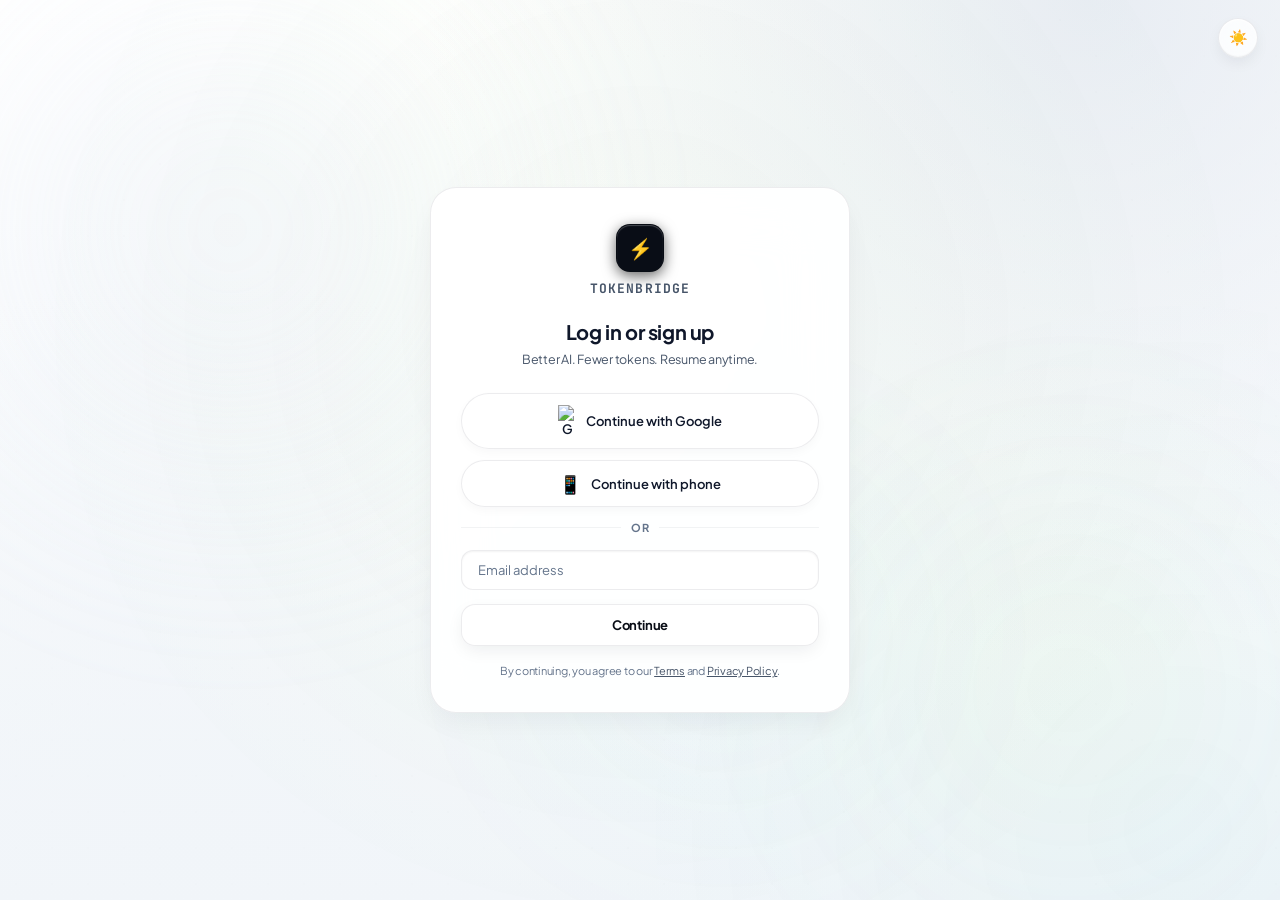
==== commit 583118ae: "feat: live API key validation with accurate token budget, show/hide password toggles, and OTP-based " ====
--- a/frontend/index.html
+++ b/frontend/index.html
@@ -384,11 +384,15 @@
           <option value="gemini">Google Gemini</option>
         </select>
 
-        <div class="section-label">API Key</div>
+        <div class="section-label" style="display:flex; justify-content:space-between; align-items:center;">
+          <span>API Key</span>
+          <button type="button" class="key-verify-trigger-btn" id="key-verify-btn" onclick="triggerKeyValidation(true)">Verify Key</button>
+        </div>
         <div class="api-key-wrap">
-          <input type="password" id="api-key-input" placeholder="Paste your API key...">
+          <input type="password" id="api-key-input" placeholder="Paste your API key..." oninput="onApiKeyInput()" onpaste="onApiKeyPaste()">
           <button class="eye-btn" onclick="toggleApiKey()" type="button" title="Toggle visibility">&#128065;</button>
         </div>
+        <div id="api-key-status" class="api-key-status-msg" style="display:none;"></div>
 
         <div class="section-label" style="display:flex; justify-content:space-between; align-items:center;">
           <span>Token Budget</span>
@@ -397,6 +401,7 @@
         <div class="api-key-wrap">
           <input type="number" id="token-budget" value="200000" min="1000" max="2000000" style="padding-right:12px" oninput="onTokenBudgetChange()">
         </div>
+
 
         <div class="section-label">Token Usage</div>
         <div class="token-meter-wrap">
--- a/frontend/style.css
+++ b/frontend/style.css
@@ -629,6 +629,48 @@
   color: var(--text-muted);
 }
 
+/* Password Input Wrap & Show Password Button */
+.password-input-wrap {
+  position: relative;
+  width: 100%;
+  margin-bottom: 14px;
+}
+
+.password-input-wrap .email-input {
+  margin-bottom: 0;
+  padding-right: 42px;
+}
+
+.pwd-toggle-btn {
+  position: absolute;
+  right: 12px;
+  top: 50%;
+  transform: translateY(-50%);
+  background: transparent;
+  border: none;
+  color: var(--text-muted);
+  cursor: pointer;
+  padding: 6px;
+  display: flex;
+  align-items: center;
+  justify-content: center;
+  font-size: 14px;
+  border-radius: 8px;
+  transition: all 0.2s ease;
+  line-height: 1;
+}
+
+.pwd-toggle-btn:hover {
+  color: var(--text-pure);
+  background: rgba(255, 255, 255, 0.08);
+}
+
+[data-theme="light"] .pwd-toggle-btn:hover {
+  color: #0f172a;
+  background: rgba(0, 0, 0, 0.06);
+}
+
+
 
 /* Phone Number Input Group with Country Code Button */
 .phone-input-group {
@@ -4755,4 +4797,98 @@
 
 .markdown-body img:hover {
   transform: scale(1.01);
+}
+
+/* API Key Validation Status & Trigger Button */
+.key-verify-trigger-btn {
+  font-size: 11px;
+  font-weight: 600;
+  padding: 3px 9px;
+  border-radius: 6px;
+  border: 1px solid rgba(255, 255, 255, 0.16);
+  background: var(--glass-surface-elevated, rgba(255, 255, 255, 0.08));
+  color: var(--text-dim, #94a3b8);
+  cursor: pointer;
+  transition: all 0.18s ease;
+}
+
+.key-verify-trigger-btn:hover {
+  background: rgba(255, 255, 255, 0.15);
+  color: var(--text-pure, #ffffff);
+  border-color: rgba(255, 255, 255, 0.3);
+}
+
+.key-verify-trigger-btn:disabled {
+  opacity: 0.6;
+  cursor: not-allowed;
+}
+
+.api-key-status-msg {
+  margin-top: 6px;
+  margin-bottom: 12px;
+  font-size: 11.5px;
+  line-height: 1.45;
+  padding: 8px 12px;
+  border-radius: 8px;
+  animation: fadeIn 0.2s ease-out;
+  word-break: break-word;
+}
+
+.api-key-status-msg.pending {
+  background: rgba(59, 130, 246, 0.1);
+  border: 1px solid rgba(59, 130, 246, 0.25);
+  color: #93c5fd;
+}
+
+.api-key-status-msg.success {
+  background: rgba(16, 185, 129, 0.12);
+  border: 1px solid rgba(16, 185, 129, 0.35);
+  color: #34d399;
+}
+
+.api-key-status-msg.error {
+  background: rgba(244, 63, 94, 0.12);
+  border: 1px solid rgba(244, 63, 94, 0.35);
+  color: #fb7185;
+}
+
+[data-theme="light"] .key-verify-trigger-btn {
+  background: rgba(0, 0, 0, 0.05);
+  border-color: rgba(0, 0, 0, 0.12);
+  color: #475569;
+}
+
+[data-theme="light"] .key-verify-trigger-btn:hover {
+  background: rgba(0, 0, 0, 0.1);
+  color: #0f172a;
+}
+
+[data-theme="light"] .api-key-status-msg.pending {
+  background: #eff6ff;
+  border-color: #bfdbfe;
+  color: #1e40af;
+}
+
+[data-theme="light"] .api-key-status-msg.success {
+  background: #ecfdf5;
+  border-color: #a7f3d0;
+  color: #065f46;
+}
+
+[data-theme="light"] .api-key-status-msg.error {
+  background: #fff1f2;
+  border-color: #fecdd3;
+  color: #9f1239;
+}
+
+.spinner-inline {
+  display: inline-block;
+  width: 10px;
+  height: 10px;
+  margin-right: 6px;
+  border: 2px solid rgba(255, 255, 255, 0.3);
+  border-top-color: currentColor;
+  border-radius: 50%;
+  animation: spin 0.8s linear infinite;
+  vertical-align: middle;
 }
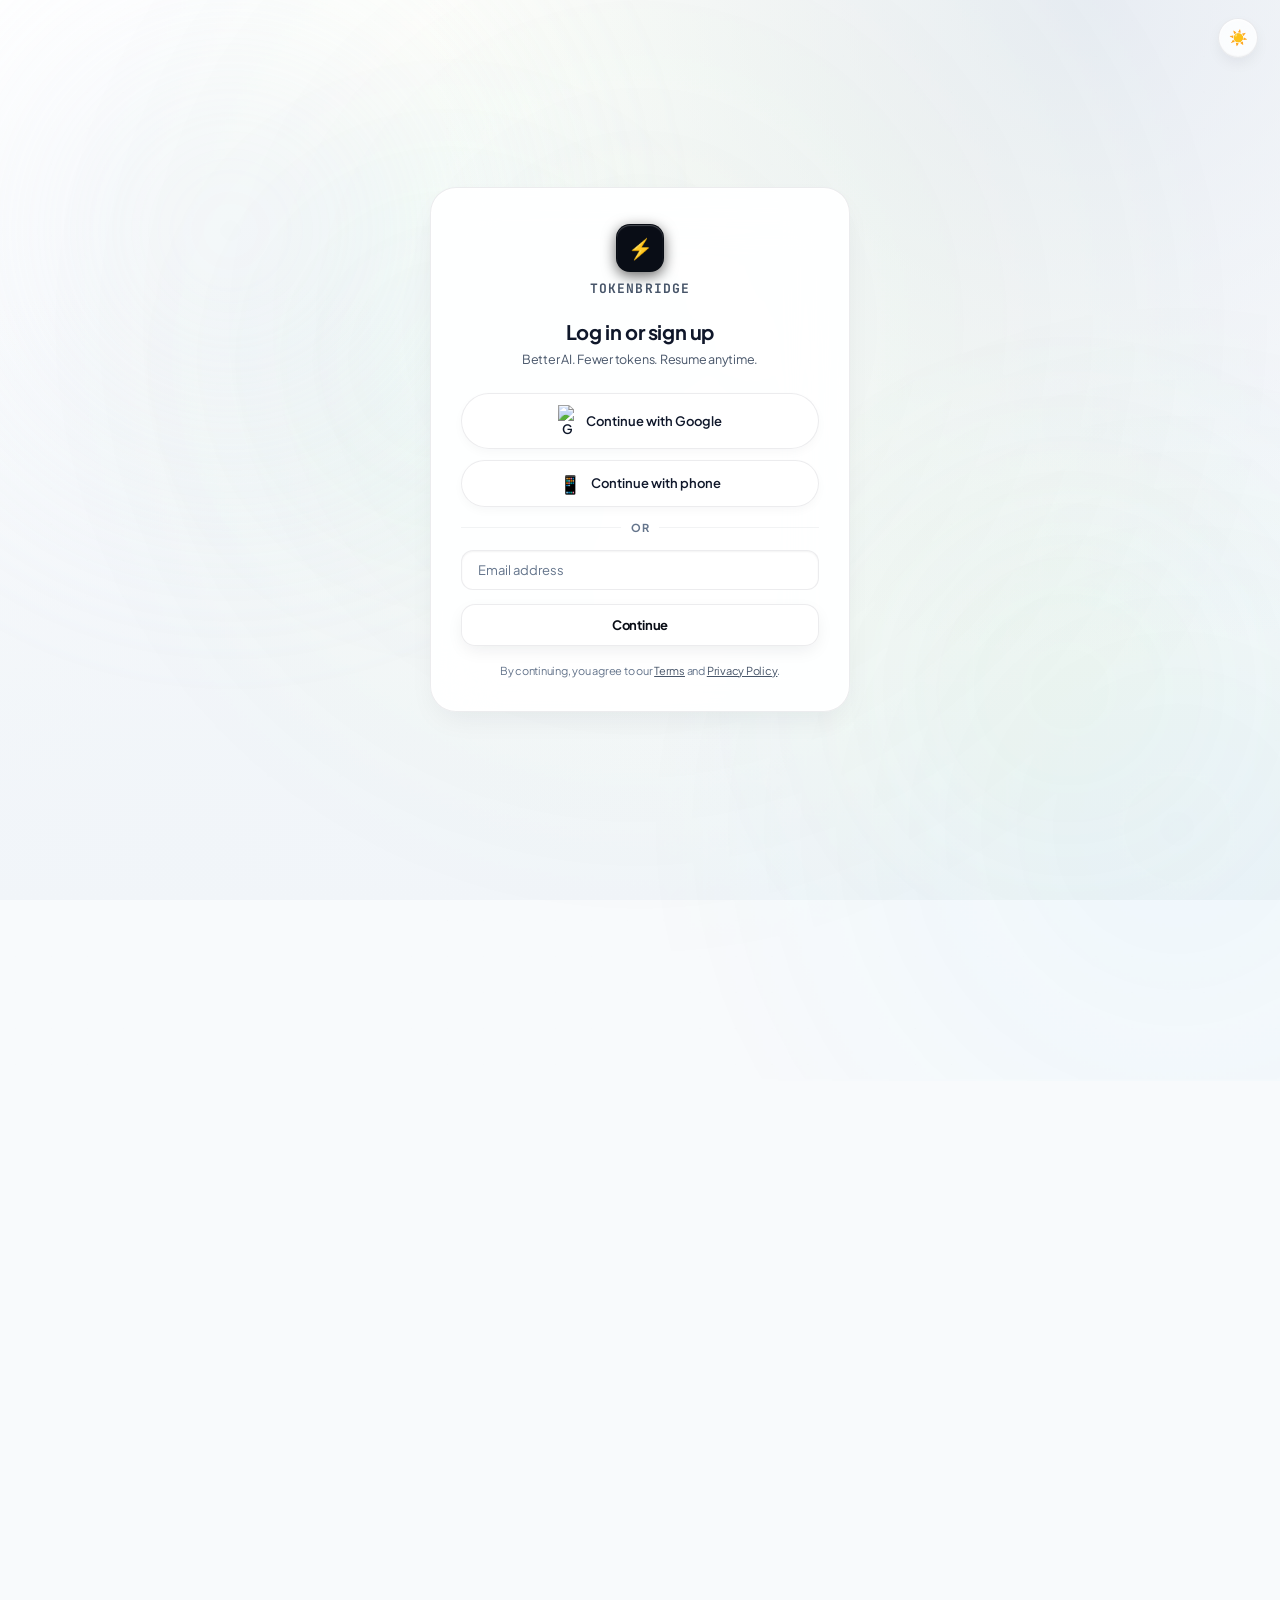
==== commit 17278d7b: "Implement interactive User Account modal dialog with Profile, Password, Daily Usage, Subscriptions, " ====
--- a/frontend/index.html
+++ b/frontend/index.html
@@ -123,13 +123,13 @@
 
       <!-- Gemini Style Bottom Account Details & Logout Card -->
       <div class="sidebar-bottom">
-        <div class="user-card glass">
+        <div class="user-card glass" id="user-card" onclick="openAccountDialog()" title="User Account - Profile & Settings" style="cursor:pointer;">
           <div class="user-avatar" id="user-avatar">A</div>
           <div class="user-info">
             <div class="user-name"  id="user-name">Loading...</div>
             <div class="user-email" id="user-email"></div>
           </div>
-          <button type="button" class="user-logout-icon-btn" onclick="handleLogout()" title="Logout">
+          <button type="button" class="user-logout-icon-btn" onclick="event.stopPropagation(); handleLogout();" title="Logout">
             <svg width="18" height="18" viewBox="0 0 24 24" fill="none" stroke="currentColor" stroke-width="2" stroke-linecap="round" stroke-linejoin="round">
               <path d="M9 21H5a2 2 0 0 1-2-2V5a2 2 0 0 1 2-2h4"></path>
               <polyline points="16 17 21 12 16 7"></polyline>
@@ -205,8 +205,8 @@
 
       <!-- Bottom: User Account Card Options -->
       <div class="rail-bottom">
-        <!-- User Profile Avatar (matching sidebar bottom) -->
-        <div class="rail-avatar" id="rail-user-avatar" onclick="openSidebar()" title="User Account" aria-label="User Account">A</div>
+        <!-- User Profile Avatar (opens User Account Dialog) -->
+        <div class="rail-avatar" id="rail-user-avatar" onclick="openAccountDialog()" title="User Account - Profile & Settings" aria-label="User Account">A</div>
         <!-- Logout Button (matching sidebar bottom) -->
         <button type="button" class="rail-btn rail-logout-btn" onclick="handleLogout()" title="Logout" aria-label="Logout">
           <svg width="18" height="18" viewBox="0 0 24 24" fill="none" stroke="currentColor" stroke-width="2" stroke-linecap="round" stroke-linejoin="round">
@@ -440,6 +440,313 @@
     </div>
   </div>
 
+  <!-- User Account Profile & Settings Pop-up Modal -->
+  <div id="account-dialog-overlay" class="tb-dialog-overlay account-dialog-overlay" style="display:none;" onclick="handleAccountOverlayClick(event)">
+    <div class="tb-dialog-box account-dialog-box" onclick="event.stopPropagation()">
+      <div class="tb-dialog-header">
+        <div class="tb-dialog-title">
+          <div class="account-header-avatar" id="account-header-avatar">A</div>
+          <div>
+            <div style="font-size:15px; font-weight:700; color:var(--text-pure);" id="account-modal-name">User Account</div>
+            <div style="font-size:11px; color:var(--text-muted);" id="account-modal-email">account@tokenbridge.ai</div>
+          </div>
+        </div>
+        <button type="button" class="tb-dialog-close" onclick="closeAccountDialog()" aria-label="Close dialog">
+          <svg width="18" height="18" viewBox="0 0 24 24" fill="none" stroke="currentColor" stroke-width="2" stroke-linecap="round" stroke-linejoin="round"><line x1="18" y1="6" x2="6" y2="18"></line><line x1="6" y1="6" x2="18" y2="18"></line></svg>
+        </button>
+      </div>
+
+      <!-- Account Navigation Tabs -->
+      <div class="account-tabs-nav">
+        <button type="button" class="account-tab-btn active" data-tab="profile" onclick="switchAccountTab('profile')">
+          <svg width="14" height="14" viewBox="0 0 24 24" fill="none" stroke="currentColor" stroke-width="2" stroke-linecap="round" stroke-linejoin="round"><path d="M20 21v-2a4 4 0 0 0-4-4H8a4 4 0 0 0-4 4v2"></path><circle cx="12" cy="7" r="4"></circle></svg>
+          Profile
+        </button>
+        <button type="button" class="account-tab-btn" data-tab="security" onclick="switchAccountTab('security')">
+          <svg width="14" height="14" viewBox="0 0 24 24" fill="none" stroke="currentColor" stroke-width="2" stroke-linecap="round" stroke-linejoin="round"><rect x="3" y="11" width="18" height="11" rx="2" ry="2"></rect><path d="M7 11V7a5 5 0 0 1 10 0v4"></path></svg>
+          Password
+        </button>
+        <button type="button" class="account-tab-btn" data-tab="usage" onclick="switchAccountTab('usage')">
+          <svg width="14" height="14" viewBox="0 0 24 24" fill="none" stroke="currentColor" stroke-width="2" stroke-linecap="round" stroke-linejoin="round"><path d="M12 2v20M17 5H9.5a3.5 3.5 0 0 0 0 7h5a3.5 3.5 0 0 1 0 7H6"></path></svg>
+          Daily Usage
+        </button>
+        <button type="button" class="account-tab-btn" data-tab="subscription" onclick="switchAccountTab('subscription')">
+          <svg width="14" height="14" viewBox="0 0 24 24" fill="none" stroke="currentColor" stroke-width="2" stroke-linecap="round" stroke-linejoin="round"><polygon points="12 2 15.09 8.26 22 9.27 17 14.14 18.18 21.02 12 17.77 5.82 21.02 7 14.14 2 9.27 8.91 8.26 12 2"></polygon></svg>
+          Subscriptions
+        </button>
+        <button type="button" class="account-tab-btn" data-tab="preferences" onclick="switchAccountTab('preferences')">
+          <svg width="14" height="14" viewBox="0 0 24 24" fill="none" stroke="currentColor" stroke-width="2" stroke-linecap="round" stroke-linejoin="round"><circle cx="12" cy="12" r="3"></circle><path d="M19.4 15a1.65 1.65 0 0 0 .33 1.82l.06.06a2 2 0 0 1 0 2.83 2 2 0 0 1-2.83 0l-.06-.06a1.65 1.65 0 0 0-1.82-.33 1.65 1.65 0 0 0-1 1.51V21a2 2 0 0 1-2 2 2 2 0 0 1-2-2v-.09A1.65 1.65 0 0 0 9 19.4a1.65 1.65 0 0 0-1.82.33l-.06.06a2 2 0 0 1-2.83 0 2 2 0 0 1 0-2.83l.06-.06a1.65 1.65 0 0 0 .33-1.82 1.65 1.65 0 0 0-1.51-1H3a2 2 0 0 1-2-2 2 2 0 0 1 2-2h.09A1.65 1.65 0 0 0 4.6 9a1.65 1.65 0 0 0-.33-1.82l-.06-.06a2 2 0 0 1 0-2.83 2 2 0 0 1 2.83 0l.06.06a1.65 1.65 0 0 0 1.82.33H9a1.65 1.65 0 0 0 1-1.51V3a2 2 0 0 1 2-2 2 2 0 0 1 2 2v.09a1.65 1.65 0 0 0 1 1.51 1.65 1.65 0 0 0 1.82-.33l.06-.06a2 2 0 0 1 2.83 0 2 2 0 0 1 0 2.83l-.06.06a1.65 1.65 0 0 0-.33 1.82V9a1.65 1.65 0 0 0 1.51 1H21a2 2 0 0 1 2 2 2 2 0 0 1-2 2h-.09a1.65 1.65 0 0 0-1.51 1z"></path></svg>
+          Settings
+        </button>
+        <button type="button" class="account-tab-btn" data-tab="about" onclick="switchAccountTab('about')">
+          <svg width="14" height="14" viewBox="0 0 24 24" fill="none" stroke="currentColor" stroke-width="2" stroke-linecap="round" stroke-linejoin="round"><circle cx="12" cy="12" r="10"></circle><line x1="12" y1="16" x2="12" y2="12"></line><line x1="12" y1="8" x2="12.01" y2="8"></line></svg>
+          About
+        </button>
+      </div>
+
+      <div class="tb-dialog-body account-dialog-body">
+        <div id="account-status-msg" class="account-status-msg" style="display:none;"></div>
+
+        <!-- 1. TAB: PROFILE (Name, DOB, Age) -->
+        <div class="account-tab-content active" id="tab-profile">
+          <div class="account-section-intro">
+            Manage your personal profile details and demographics.
+          </div>
+          
+          <div class="form-row">
+            <label class="form-label" for="acc-name">Full Name</label>
+            <input type="text" class="account-input" id="acc-name" placeholder="Enter your full name">
+          </div>
+
+          <div class="form-row-grid">
+            <div class="form-row">
+              <label class="form-label" for="acc-dob">Date of Birth</label>
+              <input type="date" class="account-input" id="acc-dob" onchange="autoCalculateAgeFromDob(this.value)">
+            </div>
+            <div class="form-row">
+              <label class="form-label" for="acc-age">Age</label>
+              <input type="number" class="account-input" id="acc-age" placeholder="Age" min="1" max="130">
+            </div>
+          </div>
+
+          <div class="form-row">
+            <label class="form-label">Email Address</label>
+            <input type="email" class="account-input disabled-input" id="acc-email" readonly disabled>
+            <span style="font-size:10.5px; color:var(--text-muted); margin-top:3px; display:block;">Primary identifier verified by TokenBridge.</span>
+          </div>
+
+          <div class="account-action-row">
+            <button type="button" class="account-save-btn" id="save-profile-btn" onclick="saveAccountProfile()">Save Profile</button>
+          </div>
+        </div>
+
+        <!-- 2. TAB: SECURITY (Change Password) -->
+        <div class="account-tab-content" id="tab-security" style="display:none;">
+          <div class="account-section-intro">
+            Change your account password. Must be at least 8 characters.
+          </div>
+
+          <div class="form-row">
+            <label class="form-label" for="acc-old-pwd">Current Password</label>
+            <div class="pwd-field-wrap">
+              <input type="password" class="account-input" id="acc-old-pwd" placeholder="Enter existing password">
+              <button type="button" class="pwd-toggle-inline" onclick="toggleAccPwdVisibility('acc-old-pwd', this)">&#128065;</button>
+            </div>
+          </div>
+
+          <div class="form-row">
+            <label class="form-label" for="acc-new-pwd">New Password</label>
+            <div class="pwd-field-wrap">
+              <input type="password" class="account-input" id="acc-new-pwd" placeholder="Minimum 8 characters">
+              <button type="button" class="pwd-toggle-inline" onclick="toggleAccPwdVisibility('acc-new-pwd', this)">&#128065;</button>
+            </div>
+          </div>
+
+          <div class="form-row">
+            <label class="form-label" for="acc-confirm-pwd">Confirm New Password</label>
+            <div class="pwd-field-wrap">
+              <input type="password" class="account-input" id="acc-confirm-pwd" placeholder="Re-enter new password">
+              <button type="button" class="pwd-toggle-inline" onclick="toggleAccPwdVisibility('acc-confirm-pwd', this)">&#128065;</button>
+            </div>
+          </div>
+
+          <div class="account-action-row">
+            <button type="button" class="account-save-btn" id="save-pwd-btn" onclick="saveAccountPassword()">Update Password</button>
+          </div>
+        </div>
+
+        <!-- 3. TAB: DAILY USAGE -->
+        <div class="account-tab-content" id="tab-usage" style="display:none;">
+          <div class="account-section-intro">
+            Real-time daily quota tracking and token consumption breakdown.
+          </div>
+
+          <div class="daily-usage-card">
+            <div class="usage-stat-header">
+              <div>
+                <span class="usage-stat-label">Today's Consumption</span>
+                <div class="usage-stat-num" id="daily-tokens-used">0 tokens</div>
+              </div>
+              <div style="text-align:right;">
+                <span class="usage-stat-label">Daily Limit</span>
+                <div class="usage-stat-num" id="daily-tokens-limit">50,000</div>
+              </div>
+            </div>
+
+            <div class="daily-progress-bar-wrap">
+              <div class="daily-progress-bar-fill" id="daily-progress-fill" style="width:0%;"></div>
+            </div>
+
+            <div class="usage-metrics-grid">
+              <div class="usage-metric-pill">
+                <span class="metric-title">Remaining Today</span>
+                <span class="metric-val" id="daily-tokens-remaining">50,000</span>
+              </div>
+              <div class="usage-metric-pill">
+                <span class="metric-title">Savings Today</span>
+                <span class="metric-val" id="daily-tokens-saved">0 saved</span>
+              </div>
+              <div class="usage-metric-pill">
+                <span class="metric-title">Estimated Cost</span>
+                <span class="metric-val" id="daily-cost-usd">USD 0.0000</span>
+              </div>
+              <div class="usage-metric-pill">
+                <span class="metric-title">Total Invocations</span>
+                <span class="metric-val" id="daily-calls-count">0 calls</span>
+              </div>
+            </div>
+          </div>
+
+          <div class="section-label" style="margin-top:14px; margin-bottom:6px;">Recent Daily History (Last 7 Days)</div>
+          <div id="daily-history-table" class="daily-history-list">
+            <div style="font-size:11px; color:var(--text-muted); text-align:center; padding:12px;">Loading daily usage...</div>
+          </div>
+        </div>
+
+        <!-- 4. TAB: SUBSCRIPTIONS -->
+        <div class="account-tab-content" id="tab-subscription" style="display:none;">
+          <div class="account-section-intro">
+            Manage your TokenBridge subscription tier and token allowance.
+          </div>
+
+          <div class="subscription-tiers-grid">
+            <!-- Free Tier -->
+            <div class="tier-card" id="tier-card-Free">
+              <div class="tier-header">
+                <span class="tier-name">Free Starter</span>
+                <span class="tier-badge" id="badge-tier-Free">Active</span>
+              </div>
+              <div class="tier-price">$0 <span>/ month</span></div>
+              <ul class="tier-features">
+                <li><svg width="12" height="12" viewBox="0 0 24 24" fill="none" stroke="currentColor" stroke-width="3"><polyline points="20 6 9 17 4 12"></polyline></svg> 50,000 tokens / day</li>
+                <li><svg width="12" height="12" viewBox="0 0 24 24" fill="none" stroke="currentColor" stroke-width="3"><polyline points="20 6 9 17 4 12"></polyline></svg> Standard AI model routing</li>
+                <li><svg width="12" height="12" viewBox="0 0 24 24" fill="none" stroke="currentColor" stroke-width="3"><polyline points="20 6 9 17 4 12"></polyline></svg> TokenVault basic ledger</li>
+              </ul>
+              <button type="button" class="tier-action-btn" id="btn-tier-Free" onclick="selectSubscriptionTier('Free')">Current Plan</button>
+            </div>
+
+            <!-- Pro Tier -->
+            <div class="tier-card highlight" id="tier-card-Pro">
+              <div class="tier-header">
+                <span class="tier-name">Pro Power</span>
+                <span class="tier-badge" id="badge-tier-Pro" style="display:none;">Active</span>
+              </div>
+              <div class="tier-price">$19 <span>/ month</span></div>
+              <ul class="tier-features">
+                <li><svg width="12" height="12" viewBox="0 0 24 24" fill="none" stroke="currentColor" stroke-width="3"><polyline points="20 6 9 17 4 12"></polyline></svg> 500,000 tokens / day</li>
+                <li><svg width="12" height="12" viewBox="0 0 24 24" fill="none" stroke="currentColor" stroke-width="3"><polyline points="20 6 9 17 4 12"></polyline></svg> Claude 3.5 Sonnet & GPT-4o high-speed</li>
+                <li><svg width="12" height="12" viewBox="0 0 24 24" fill="none" stroke="currentColor" stroke-width="3"><polyline points="20 6 9 17 4 12"></polyline></svg> Advanced prompt optimization</li>
+              </ul>
+              <button type="button" class="tier-action-btn primary" id="btn-tier-Pro" onclick="selectSubscriptionTier('Pro')">Switch to Pro</button>
+            </div>
+
+            <!-- Enterprise Tier -->
+            <div class="tier-card" id="tier-card-Enterprise">
+              <div class="tier-header">
+                <span class="tier-name">Enterprise</span>
+                <span class="tier-badge" id="badge-tier-Enterprise" style="display:none;">Active</span>
+              </div>
+              <div class="tier-price">$99 <span>/ month</span></div>
+              <ul class="tier-features">
+                <li><svg width="12" height="12" viewBox="0 0 24 24" fill="none" stroke="currentColor" stroke-width="3"><polyline points="20 6 9 17 4 12"></polyline></svg> 2,000,000 tokens / day</li>
+                <li><svg width="12" height="12" viewBox="0 0 24 24" fill="none" stroke="currentColor" stroke-width="3"><polyline points="20 6 9 17 4 12"></polyline></svg> Unlimited model switching</li>
+                <li><svg width="12" height="12" viewBox="0 0 24 24" fill="none" stroke="currentColor" stroke-width="3"><polyline points="20 6 9 17 4 12"></polyline></svg> Priority real-time grounding & SLA</li>
+              </ul>
+              <button type="button" class="tier-action-btn" id="btn-tier-Enterprise" onclick="selectSubscriptionTier('Enterprise')">Switch to Enterprise</button>
+            </div>
+          </div>
+        </div>
+
+        <!-- 5. TAB: SETTINGS & PREFERENCES (Language, Theme, Efficiency) -->
+        <div class="account-tab-content" id="tab-preferences" style="display:none;">
+          <div class="account-section-intro">
+            Customise your preferred language, interface theme, and default prompt behavior.
+          </div>
+
+          <div class="form-row">
+            <label class="form-label" for="acc-language">Preferred Language</label>
+            <select class="account-select" id="acc-language" onchange="onAccountLanguageChange(this.value)">
+              <option value="en">English (US / UK)</option>
+              <option value="es">Español (Spanish)</option>
+              <option value="fr">Français (French)</option>
+              <option value="de">Deutsch (German)</option>
+              <option value="hi">हिंदी (Hindi)</option>
+              <option value="ja">日本語 (Japanese)</option>
+              <option value="zh">中文 (Mandarin Chinese)</option>
+              <option value="ar">العربية (Arabic)</option>
+            </select>
+          </div>
+
+          <div class="form-row">
+            <label class="form-label">Theme Mode</label>
+            <div class="theme-picker-group">
+              <button type="button" class="theme-pill-btn" id="theme-pill-dark" onclick="setAppTheme('dark')">
+                <span>🌙</span> Dark Obsidian
+              </button>
+              <button type="button" class="theme-pill-btn" id="theme-pill-light" onclick="setAppTheme('light')">
+                <span>☀️</span> Clean Light
+              </button>
+            </div>
+          </div>
+
+          <div class="form-row">
+            <label class="form-label">Default Token Optimizer Level</label>
+            <select class="account-select" id="acc-efficiency" onchange="onAccountEfficiencyChange(this.value)">
+              <option value="low">Low (Conservative pruning, keeps fullest context)</option>
+              <option value="medium" selected>Medium (Optimal token compression & clarity)</option>
+              <option value="high">High (Maximum compaction, extreme token saving)</option>
+            </select>
+          </div>
+
+          <div class="account-action-row">
+            <button type="button" class="account-save-btn" onclick="saveAccountPreferences()">Save Preferences</button>
+          </div>
+        </div>
+
+        <!-- 6. TAB: ABOUT -->
+        <div class="account-tab-content" id="tab-about" style="display:none;">
+          <div class="about-card-box">
+            <div class="about-brand-logo">
+              <span>⚡</span>
+              <h2>TokenBridge</h2>
+            </div>
+            <div class="about-version-badge">Version 3.2.0 &bull; Build 2026.1</div>
+            <p class="about-desc">
+              TokenBridge is a high-performance, token-efficient AI proxy architecture engineered to minimize API costs and context bloat across Claude, OpenAI GPT, and Google Gemini models.
+            </p>
+            <div class="about-details-list">
+              <div class="about-detail-row">
+                <span class="detail-k">Architecture</span>
+                <span class="detail-v">FastAPI + Async Python + MySQL Ledger</span>
+              </div>
+              <div class="about-detail-row">
+                <span class="detail-k">Optical Design</span>
+                <span class="detail-v">Obsidian Liquid Glass (Senior Technologist UI)</span>
+              </div>
+              <div class="about-detail-row">
+                <span class="detail-k">Security</span>
+                <span class="detail-v">Bearer JWT + AES Vault Encryption</span>
+              </div>
+              <div class="about-detail-row">
+                <span class="detail-k">License & Privacy</span>
+                <span class="detail-v">Zero telemetry retention &bull; Client API custody</span>
+              </div>
+            </div>
+          </div>
+        </div>
+
+      </div>
+
+      <div class="tb-dialog-actions" style="margin-top:12px; display:flex; justify-content:space-between; align-items:center;">
+        <button type="button" class="account-logout-text-btn" onclick="closeAccountDialog(); handleLogout();">
+          <svg width="14" height="14" viewBox="0 0 24 24" fill="none" stroke="currentColor" stroke-width="2"><path d="M9 21H5a2 2 0 0 1-2-2V5a2 2 0 0 1 2-2h4"></path><polyline points="16 17 21 12 16 7"></polyline><line x1="21" y1="12" x2="9" y2="12"></line></svg>
+          Log Out
+        </button>
+        <button type="button" class="tb-dialog-btn primary" onclick="closeAccountDialog()">Close</button>
+      </div>
+    </div>
+  </div>
+
   <!-- Markdown Rendering & Sanitization (ChatGPT-like rich formatting) -->
   <script src="https://cdn.jsdelivr.net/npm/marked/marked.min.js"></script>
   <script src="https://cdn.jsdelivr.net/npm/dompurify@3.0.6/dist/purify.min.js"></script>
--- a/frontend/style.css
+++ b/frontend/style.css
@@ -4891,4 +4891,761 @@
   border-radius: 50%;
   animation: spin 0.8s linear infinite;
   vertical-align: middle;
+}
+
+/* ==========================================================================
+   TOKENBRIDGE CORE DIALOG (tb-dialog) SYSTEM & USER ACCOUNT MODAL
+   ========================================================================== */
+.tb-dialog-overlay {
+  position: fixed;
+  inset: 0;
+  background: rgba(4, 6, 10, 0.72);
+  backdrop-filter: blur(14px);
+  -webkit-backdrop-filter: blur(14px);
+  z-index: 10000;
+  display: flex;
+  align-items: center;
+  justify-content: center;
+  padding: 16px;
+  animation: tbOverlayFadeIn 0.2s cubic-bezier(0.16, 1, 0.3, 1);
+}
+
+@keyframes tbOverlayFadeIn {
+  from { opacity: 0; }
+  to { opacity: 1; }
+}
+
+.tb-dialog-box {
+  width: 100%;
+  max-width: 580px;
+  background: var(--glass-surface-elevated, #0d121c);
+  backdrop-filter: blur(24px) saturate(180%);
+  -webkit-backdrop-filter: blur(24px) saturate(180%);
+  border: 1px solid var(--glass-border);
+  box-shadow:
+    inset 0 1px 1.5px 0 rgba(255, 255, 255, 0.35),
+    0 24px 60px -12px rgba(0, 0, 0, 0.85),
+    0 0 0 1px rgba(255, 255, 255, 0.05);
+  border-radius: 20px;
+  padding: 22px 24px;
+  display: flex;
+  flex-direction: column;
+  animation: tbDialogSlideUp 0.24s cubic-bezier(0.16, 1, 0.3, 1);
+  color: var(--text-pure);
+}
+
+@keyframes tbDialogSlideUp {
+  from {
+    opacity: 0;
+    transform: scale(0.96) translateY(12px);
+  }
+  to {
+    opacity: 1;
+    transform: scale(1) translateY(0);
+  }
+}
+
+.tb-dialog-header {
+  display: flex;
+  align-items: center;
+  justify-content: space-between;
+  padding-bottom: 14px;
+  border-bottom: 1px solid var(--glass-border-subtle);
+  margin-bottom: 12px;
+}
+
+.tb-dialog-title {
+  display: flex;
+  align-items: center;
+  gap: 10px;
+  font-size: 15px;
+  font-weight: 700;
+  color: var(--text-pure);
+  letter-spacing: -0.01em;
+}
+
+.tb-dialog-close {
+  width: 32px;
+  height: 32px;
+  border-radius: 50%;
+  background: transparent;
+  border: 1px solid transparent;
+  color: var(--text-muted);
+  display: flex;
+  align-items: center;
+  justify-content: center;
+  cursor: pointer;
+  transition: all 0.18s ease;
+}
+
+.tb-dialog-close:hover {
+  background: var(--hover);
+  color: var(--text-pure);
+  border-color: var(--glass-border-subtle);
+  transform: scale(1.05);
+}
+
+.tb-dialog-actions {
+  display: flex;
+  align-items: center;
+  justify-content: flex-end;
+  gap: 10px;
+  padding-top: 14px;
+  border-top: 1px solid var(--glass-border-subtle);
+}
+
+.tb-dialog-btn {
+  padding: 8px 18px;
+  border-radius: 10px;
+  font-size: 12.5px;
+  font-weight: 600;
+  cursor: pointer;
+  transition: all 0.2s cubic-bezier(0.16, 1, 0.3, 1);
+  border: 1px solid transparent;
+  font-family: inherit;
+}
+
+.tb-dialog-btn.primary {
+  background: var(--accent);
+  color: #060709;
+  box-shadow: 0 4px 16px var(--accent-glow);
+}
+
+.tb-dialog-btn.primary:hover {
+  background: var(--accent-hover);
+  transform: translateY(-1px);
+  box-shadow: 0 6px 20px var(--accent-glow);
+}
+
+/* User Account Dialog Custom Aesthetics */
+.account-dialog-overlay {
+  z-index: 10060;
+}
+
+.account-dialog-box {
+  max-width: 620px;
+  max-height: 88vh;
+  display: flex;
+  flex-direction: column;
+}
+
+.account-header-avatar {
+  width: 38px;
+  height: 38px;
+  border-radius: 50%;
+  background: linear-gradient(135deg, #243044 0%, #0d1219 100%);
+  border: 1.5px solid var(--accent);
+  color: #ffffff;
+  display: flex;
+  align-items: center;
+  justify-content: center;
+  font-size: 14px;
+  font-weight: 800;
+  box-shadow: 0 0 14px var(--accent-glow);
+}
+
+.account-tabs-nav {
+  display: flex;
+  align-items: center;
+  gap: 4px;
+  padding: 4px;
+  background: rgba(5, 7, 10, 0.55);
+  border: 1px solid var(--glass-border-subtle);
+  border-radius: 12px;
+  margin-bottom: 16px;
+  overflow-x: auto;
+  scrollbar-width: none;
+}
+
+.account-tabs-nav::-webkit-scrollbar {
+  display: none;
+}
+
+.account-tab-btn {
+  display: flex;
+  align-items: center;
+  gap: 6px;
+  padding: 6px 12px;
+  border-radius: 8px;
+  background: transparent;
+  border: none;
+  color: var(--text-sub);
+  font-size: 12px;
+  font-weight: 600;
+  cursor: pointer;
+  white-space: nowrap;
+  transition: all 0.18s ease;
+  font-family: inherit;
+}
+
+.account-tab-btn:hover {
+  color: var(--text-pure);
+  background: rgba(255, 255, 255, 0.05);
+}
+
+.account-tab-btn.active {
+  background: var(--glass-surface-elevated, rgba(255, 255, 255, 0.12));
+  color: var(--accent);
+  box-shadow: inset 0 1px 1px rgba(255, 255, 255, 0.15), 0 2px 8px rgba(0, 0, 0, 0.3);
+}
+
+.account-dialog-body {
+  overflow-y: auto;
+  padding-right: 4px;
+  flex: 1;
+  display: flex;
+  flex-direction: column;
+}
+
+.account-section-intro {
+  font-size: 11.5px;
+  color: var(--text-sub);
+  line-height: 1.5;
+  margin-bottom: 14px;
+}
+
+.form-row {
+  display: flex;
+  flex-direction: column;
+  gap: 5px;
+  margin-bottom: 12px;
+}
+
+.form-row-grid {
+  display: grid;
+  grid-template-columns: 1fr 1fr;
+  gap: 12px;
+}
+
+.form-label {
+  font-size: 11px;
+  font-weight: 700;
+  color: var(--text-sub);
+  text-transform: uppercase;
+  letter-spacing: 0.04em;
+}
+
+.account-input,
+.account-select {
+  width: 100%;
+  padding: 9px 13px;
+  border-radius: 10px;
+  background: rgba(5, 7, 10, 0.65);
+  border: 1px solid var(--glass-border-subtle);
+  color: var(--text-pure);
+  font-size: 13px;
+  font-family: inherit;
+  outline: none;
+  transition: all 0.18s ease;
+  box-shadow: inset 0 1px 2px rgba(0, 0, 0, 0.4);
+}
+
+.account-input:focus,
+.account-select:focus {
+  border-color: var(--accent);
+  box-shadow: inset 0 1px 2px rgba(0, 0, 0, 0.4), 0 0 12px var(--accent-glow);
+}
+
+.account-input.disabled-input {
+  opacity: 0.65;
+  cursor: not-allowed;
+  background: rgba(255, 255, 255, 0.02);
+}
+
+.pwd-field-wrap {
+  position: relative;
+  width: 100%;
+}
+
+.pwd-field-wrap input {
+  padding-right: 36px;
+}
+
+.pwd-toggle-inline {
+  position: absolute;
+  right: 10px;
+  top: 50%;
+  transform: translateY(-50%);
+  background: transparent;
+  border: none;
+  color: var(--text-muted);
+  cursor: pointer;
+  font-size: 13px;
+  padding: 4px;
+  border-radius: 4px;
+  line-height: 1;
+}
+
+.pwd-toggle-inline:hover {
+  color: var(--text-pure);
+}
+
+.account-action-row {
+  display: flex;
+  justify-content: flex-end;
+  margin-top: 10px;
+}
+
+.account-save-btn {
+  background: var(--accent);
+  color: #060709;
+  border: none;
+  border-radius: 10px;
+  font-size: 12px;
+  font-weight: 700;
+  padding: 8px 18px;
+  cursor: pointer;
+  transition: all 0.2s cubic-bezier(0.16, 1, 0.3, 1);
+  box-shadow: 0 4px 14px var(--accent-glow);
+}
+
+.account-save-btn:hover {
+  background: var(--accent-hover);
+  transform: translateY(-1px);
+}
+
+.account-status-msg {
+  padding: 8px 12px;
+  border-radius: 8px;
+  font-size: 11.5px;
+  margin-bottom: 12px;
+  animation: fadeIn 0.2s ease-out;
+}
+
+.account-status-msg.success {
+  background: rgba(16, 185, 129, 0.15);
+  border: 1px solid rgba(16, 185, 129, 0.35);
+  color: #34d399;
+}
+
+.account-status-msg.error {
+  background: rgba(244, 63, 94, 0.15);
+  border: 1px solid rgba(244, 63, 94, 0.35);
+  color: #fb7185;
+}
+
+/* Daily Usage Progress & Metrics */
+.daily-usage-card {
+  background: rgba(5, 7, 10, 0.55);
+  border: 1px solid var(--glass-border-subtle);
+  border-radius: 14px;
+  padding: 14px;
+}
+
+.usage-stat-header {
+  display: flex;
+  justify-content: space-between;
+  align-items: baseline;
+  margin-bottom: 8px;
+}
+
+.usage-stat-label {
+  font-size: 10px;
+  font-weight: 700;
+  text-transform: uppercase;
+  color: var(--text-muted);
+}
+
+.usage-stat-num {
+  font-size: 16px;
+  font-weight: 800;
+  color: var(--accent);
+  font-family: "JetBrains Mono", monospace;
+}
+
+.daily-progress-bar-wrap {
+  width: 100%;
+  height: 8px;
+  background: rgba(255, 255, 255, 0.08);
+  border-radius: 999px;
+  overflow: hidden;
+  margin-bottom: 12px;
+}
+
+.daily-progress-bar-fill {
+  height: 100%;
+  background: linear-gradient(90deg, #10b981 0%, #c6f830 70%, #f59e0b 100%);
+  border-radius: 999px;
+  transition: width 0.4s ease;
+}
+
+.usage-metrics-grid {
+  display: grid;
+  grid-template-columns: 1fr 1fr;
+  gap: 8px;
+}
+
+.usage-metric-pill {
+  background: rgba(255, 255, 255, 0.035);
+  border: 1px solid var(--glass-border-subtle);
+  border-radius: 10px;
+  padding: 8px 10px;
+  display: flex;
+  flex-direction: column;
+  gap: 2px;
+}
+
+.usage-metric-pill .metric-title {
+  font-size: 10px;
+  color: var(--text-muted);
+  font-weight: 600;
+}
+
+.usage-metric-pill .metric-val {
+  font-size: 12.5px;
+  font-weight: 700;
+  color: var(--text-pure);
+  font-family: "JetBrains Mono", monospace;
+}
+
+.daily-history-list {
+  background: rgba(5, 7, 10, 0.45);
+  border: 1px solid var(--glass-border-subtle);
+  border-radius: 12px;
+  overflow: hidden;
+  max-height: 160px;
+  overflow-y: auto;
+}
+
+.history-row {
+  display: flex;
+  align-items: center;
+  justify-content: space-between;
+  padding: 8px 12px;
+  border-bottom: 1px solid rgba(255, 255, 255, 0.04);
+  font-size: 11.5px;
+}
+
+.history-row:last-child {
+  border-bottom: none;
+}
+
+.history-row .hist-date {
+  font-weight: 600;
+  color: var(--text-sub);
+}
+
+.history-row .hist-toks {
+  font-family: "JetBrains Mono", monospace;
+  color: var(--text-pure);
+}
+
+.history-row .hist-cst {
+  color: #10b981;
+  font-family: "JetBrains Mono", monospace;
+}
+
+/* Subscription Tiers Grid */
+.subscription-tiers-grid {
+  display: grid;
+  grid-template-columns: repeat(auto-fit, minmax(160px, 1fr));
+  gap: 12px;
+}
+
+.tier-card {
+  background: rgba(5, 7, 10, 0.55);
+  border: 1px solid var(--glass-border-subtle);
+  border-radius: 14px;
+  padding: 14px 12px;
+  display: flex;
+  flex-direction: column;
+  transition: all 0.22s ease;
+}
+
+.tier-card:hover {
+  border-color: var(--glass-border);
+  transform: translateY(-2px);
+}
+
+.tier-card.highlight {
+  border-color: var(--accent);
+  box-shadow: 0 0 16px var(--accent-glow);
+}
+
+.tier-header {
+  display: flex;
+  justify-content: space-between;
+  align-items: center;
+  margin-bottom: 8px;
+}
+
+.tier-name {
+  font-size: 13px;
+  font-weight: 700;
+  color: var(--text-pure);
+}
+
+.tier-badge {
+  font-size: 9.5px;
+  font-weight: 700;
+  padding: 2px 6px;
+  border-radius: 999px;
+  background: rgba(34, 197, 94, 0.15);
+  color: #34d399;
+  border: 1px solid rgba(34, 197, 94, 0.3);
+}
+
+.tier-price {
+  font-size: 20px;
+  font-weight: 800;
+  color: var(--text-pure);
+  margin-bottom: 10px;
+}
+
+.tier-price span {
+  font-size: 11px;
+  color: var(--text-muted);
+  font-weight: 500;
+}
+
+.tier-features {
+  list-style: none;
+  padding: 0;
+  margin: 0 0 14px 0;
+  display: flex;
+  flex-direction: column;
+  gap: 6px;
+  flex: 1;
+}
+
+.tier-features li {
+  font-size: 10.5px;
+  color: var(--text-sub);
+  display: flex;
+  align-items: center;
+  gap: 5px;
+}
+
+.tier-features li svg {
+  color: var(--accent);
+  flex-shrink: 0;
+}
+
+.tier-action-btn {
+  width: 100%;
+  padding: 7px;
+  border-radius: 8px;
+  font-size: 11.5px;
+  font-weight: 600;
+  border: 1px solid var(--glass-border-subtle);
+  background: rgba(255, 255, 255, 0.05);
+  color: var(--text-pure);
+  cursor: pointer;
+  transition: all 0.18s ease;
+  font-family: inherit;
+}
+
+.tier-action-btn:hover {
+  background: rgba(255, 255, 255, 0.12);
+}
+
+.tier-action-btn.primary {
+  background: var(--accent);
+  color: #060709;
+  border-color: var(--accent);
+}
+
+.tier-action-btn.primary:hover {
+  background: var(--accent-hover);
+}
+
+.theme-picker-group {
+  display: flex;
+  gap: 8px;
+}
+
+.theme-pill-btn {
+  flex: 1;
+  padding: 8px;
+  border-radius: 10px;
+  background: rgba(5, 7, 10, 0.65);
+  border: 1px solid var(--glass-border-subtle);
+  color: var(--text-sub);
+  font-size: 12px;
+  font-weight: 600;
+  display: flex;
+  align-items: center;
+  justify-content: center;
+  gap: 6px;
+  cursor: pointer;
+  transition: all 0.18s ease;
+}
+
+.theme-pill-btn:hover {
+  color: var(--text-pure);
+  border-color: var(--glass-border);
+}
+
+.theme-pill-btn.active {
+  border-color: var(--accent);
+  color: var(--accent);
+  background: rgba(198, 248, 48, 0.08);
+}
+
+.about-card-box {
+  background: rgba(5, 7, 10, 0.55);
+  border: 1px solid var(--glass-border-subtle);
+  border-radius: 16px;
+  padding: 18px;
+  text-align: center;
+}
+
+.about-brand-logo {
+  display: flex;
+  align-items: center;
+  justify-content: center;
+  gap: 8px;
+  margin-bottom: 4px;
+}
+
+.about-brand-logo span {
+  font-size: 24px;
+}
+
+.about-brand-logo h2 {
+  font-size: 20px;
+  font-weight: 800;
+  margin: 0;
+  letter-spacing: -0.02em;
+}
+
+.about-version-badge {
+  display: inline-block;
+  font-size: 11px;
+  font-weight: 600;
+  color: var(--accent);
+  background: rgba(198, 248, 48, 0.1);
+  border: 1px solid rgba(198, 248, 48, 0.25);
+  border-radius: 999px;
+  padding: 3px 10px;
+  margin-bottom: 12px;
+}
+
+.about-desc {
+  font-size: 12px;
+  color: var(--text-sub);
+  line-height: 1.55;
+  margin-bottom: 16px;
+  text-align: left;
+}
+
+.about-details-list {
+  display: flex;
+  flex-direction: column;
+  gap: 6px;
+  text-align: left;
+  background: rgba(255, 255, 255, 0.02);
+  border: 1px solid var(--glass-border-subtle);
+  border-radius: 10px;
+  padding: 10px 12px;
+}
+
+.about-detail-row {
+  display: flex;
+  justify-content: space-between;
+  align-items: center;
+  font-size: 11px;
+}
+
+.about-detail-row .detail-k {
+  color: var(--text-muted);
+  font-weight: 600;
+}
+
+.about-detail-row .detail-v {
+  color: var(--text-pure);
+  font-weight: 500;
+}
+
+.account-logout-text-btn {
+  display: flex;
+  align-items: center;
+  gap: 6px;
+  background: transparent;
+  border: none;
+  color: var(--status-rose, #f43f5e);
+  font-size: 12px;
+  font-weight: 600;
+  cursor: pointer;
+  padding: 6px 10px;
+  border-radius: 8px;
+  transition: all 0.18s ease;
+}
+
+.account-logout-text-btn:hover {
+  background: rgba(244, 63, 94, 0.12);
+}
+
+/* Light Theme Overrides for User Account Dialog */
+[data-theme="light"] .tb-dialog-overlay {
+  background: rgba(15, 23, 42, 0.45);
+}
+
+[data-theme="light"] .account-dialog-box {
+  background: rgba(255, 255, 255, 0.95);
+  border-color: rgba(15, 23, 42, 0.14);
+  box-shadow: 0 24px 60px -12px rgba(15, 23, 42, 0.25);
+}
+
+[data-theme="light"] .account-tabs-nav {
+  background: rgba(241, 245, 249, 0.85);
+  border-color: rgba(15, 23, 42, 0.08);
+}
+
+[data-theme="light"] .account-tab-btn {
+  color: #64748b;
+}
+
+[data-theme="light"] .account-tab-btn:hover {
+  color: #0f172a;
+}
+
+[data-theme="light"] .account-tab-btn.active {
+  background: #ffffff;
+  color: #15803d;
+  box-shadow: 0 1px 3px rgba(15, 23, 42, 0.1);
+}
+
+[data-theme="light"] .account-input,
+[data-theme="light"] .account-select {
+  background: #ffffff;
+  border-color: rgba(15, 23, 42, 0.15);
+  color: #0f172a;
+  box-shadow: inset 0 1px 2px rgba(15, 23, 42, 0.04);
+}
+
+[data-theme="light"] .account-input:focus,
+[data-theme="light"] .account-select:focus {
+  border-color: #15803d;
+  box-shadow: inset 0 1px 2px rgba(15, 23, 42, 0.04), 0 0 0 2px rgba(21, 128, 61, 0.16);
+}
+
+[data-theme="light"] .daily-usage-card,
+[data-theme="light"] .tier-card,
+[data-theme="light"] .daily-history-list,
+[data-theme="light"] .about-card-box {
+  background: rgba(248, 250, 252, 0.85);
+  border-color: rgba(15, 23, 42, 0.08);
+}
+
+[data-theme="light"] .usage-metric-pill {
+  background: #ffffff;
+  border-color: rgba(15, 23, 42, 0.08);
+}
+
+[data-theme="light"] .tier-card.highlight {
+  border-color: #15803d;
+  box-shadow: 0 0 14px rgba(21, 128, 61, 0.2);
+}
+
+[data-theme="light"] .theme-pill-btn {
+  background: #ffffff;
+  border-color: rgba(15, 23, 42, 0.12);
+  color: #475569;
+}
+
+[data-theme="light"] .theme-pill-btn.active {
+  border-color: #15803d;
+  color: #15803d;
+  background: rgba(21, 128, 61, 0.08);
 }
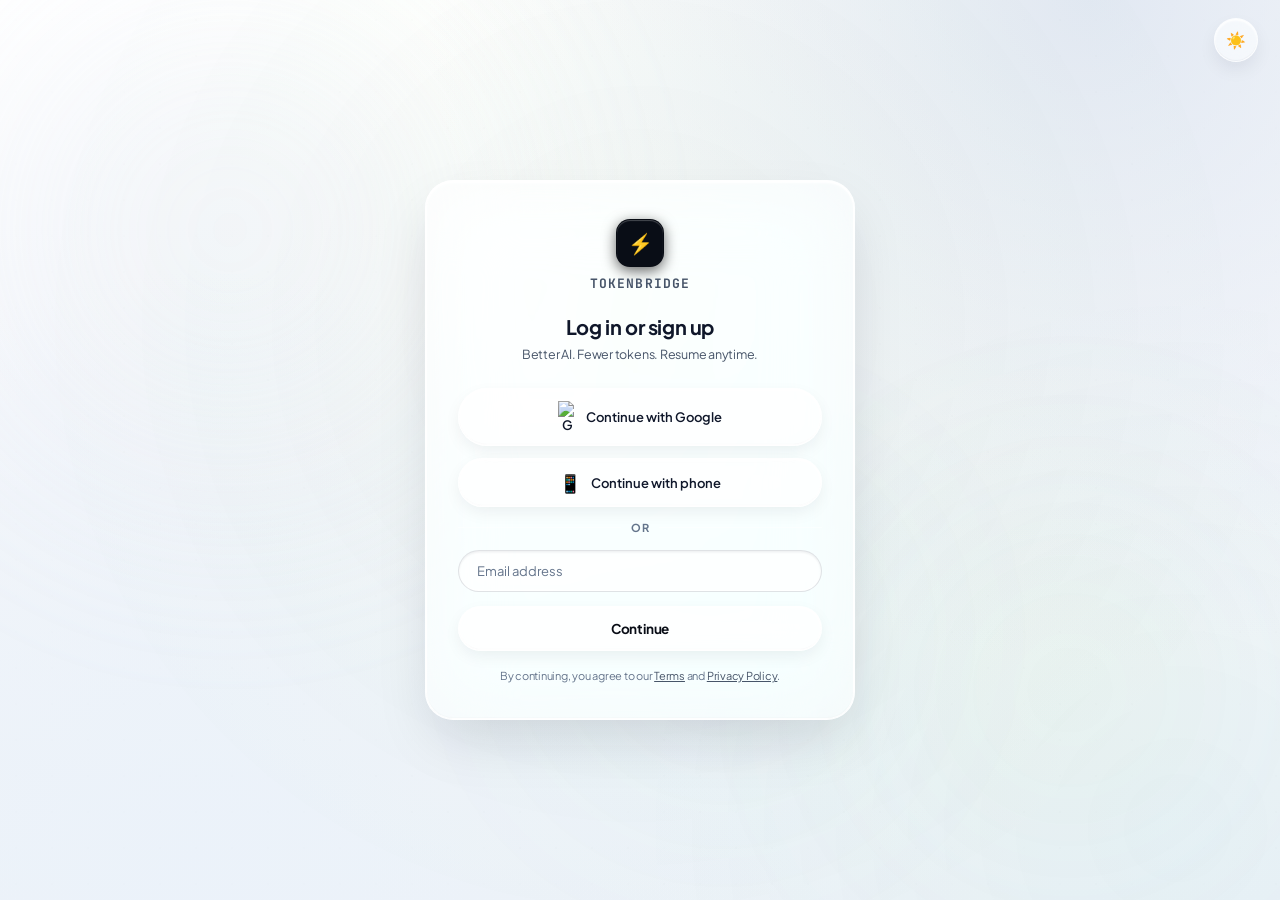
==== commit 1fd665d2: "Implement authentic liquid glass theme across all buttons, popups, menus, and cards in dark and ligh" ====
--- a/frontend/index.html
+++ b/frontend/index.html
@@ -21,7 +21,7 @@
   <link rel="preconnect" href="https://fonts.gstatic.com" crossorigin="">
   <link href="https://fonts.googleapis.com/css2?family=Plus+Jakarta+Sans:ital,wght@0,300;0,400;0,500;0,600;0,700;0,800;1,400&family=JetBrains+Mono:wght@400;500;600;700&display=swap" rel="stylesheet">
   <link href="https://cdnjs.cloudflare.com/ajax/libs/font-awesome/6.5.1/css/all.min.css" rel="stylesheet">
-  <link rel="stylesheet" href="style.css?v=6.7">
+  <link rel="stylesheet" href="style.css?v=8.0">
 </head>
 <body>
 
--- a/frontend/style.css
+++ b/frontend/style.css
@@ -16,52 +16,68 @@
   color-scheme: dark;
 
   /* Pure obsidian base & optical directional light cone */
-  --bg: #060709;
+  --bg: #07090d;
   --bg-ambient:
-    radial-gradient(1200px circle at 82% 8%, rgba(35, 45, 62, 0.28) 0%, transparent 60%),
-    radial-gradient(900px circle at 15% 95%, rgba(18, 25, 36, 0.35) 0%, transparent 65%),
-    radial-gradient(600px circle at 48% 45%, rgba(198, 248, 48, 0.025) 0%, transparent 70%),
-    linear-gradient(180deg, #060709 0%, #080a0f 45%, #050608 100%);
-
-  /* Master Optical Glass Matrix (True Physical Refraction & Translucent Optics) */
-  --glass-surface: rgba(12, 17, 26, 0.42);
-  --glass-surface-elevated: rgba(16, 22, 34, 0.52);
-  --glass-surface-subtle: rgba(255, 255, 255, 0.035);
-  --glass-surface-active: rgba(22, 30, 46, 0.65);
+    radial-gradient(1200px circle at 82% 8%, rgba(38, 52, 75, 0.32) 0%, transparent 60%),
+    radial-gradient(900px circle at 15% 95%, rgba(20, 30, 48, 0.42) 0%, transparent 65%),
+    radial-gradient(600px circle at 48% 45%, rgba(198, 248, 48, 0.035) 0%, transparent 70%),
+    linear-gradient(180deg, #07090d 0%, #0a0e16 45%, #05070a 100%);
+
+  /* Master Liquid Glass Matrix (Ultra-Clear Translucent Refraction Optics) */
+  --glass-surface: rgba(18, 24, 38, 0.28);
+  --glass-surface-elevated: rgba(22, 30, 48, 0.38);
+  --glass-surface-subtle: rgba(255, 255, 255, 0.04);
+  --glass-surface-active: rgba(32, 44, 70, 0.48);
+  --glass-surface-pill: rgba(25, 34, 52, 0.4);
   --surface: var(--glass-surface);
   --glass: var(--glass-surface);
 
-  /* Multi-layered Specular Lighting & Micro-Chamfer Rims */
-  --glass-border: rgba(255, 255, 255, 0.12);
-  --glass-border-subtle: rgba(255, 255, 255, 0.06);
-  --glass-border-hover: rgba(255, 255, 255, 0.32);
-
+  /* Multi-layered Physical Specular Lighting & Curvature Rim Highlights */
+  --glass-border: rgba(255, 255, 255, 0.16);
+  --glass-border-subtle: rgba(255, 255, 255, 0.09);
+  --glass-border-hover: rgba(255, 255, 255, 0.38);
+
+  /* Liquid Glass Specular Layers with Top Prism Highlight and Bottom Diffused Refraction */
   --specular-layer:
-    inset 0 1px 1.5px 0 rgba(255, 255, 255, 0.38),
-    inset 0 0 0 1px rgba(255, 255, 255, 0.05),
-    inset 0 -1px 0 0 rgba(0, 0, 0, 0.45),
-    0 16px 36px -10px rgba(0, 0, 0, 0.65);
+    inset 0 1px 1px 0 rgba(255, 255, 255, 0.55),
+    inset 0 0 0 1px rgba(255, 255, 255, 0.12),
+    inset 0 -1px 2px 0 rgba(0, 0, 0, 0.5),
+    0 16px 38px -8px rgba(0, 0, 0, 0.7);
 
   --specular-subtle:
-    inset 0 1px 1px 0 rgba(255, 255, 255, 0.28),
-    inset 0 0 0 1px rgba(255, 255, 255, 0.03),
+    inset 0 1px 1px 0 rgba(255, 255, 255, 0.4),
+    inset 0 0 0 1px rgba(255, 255, 255, 0.06),
+    inset 0 -1px 1px 0 rgba(0, 0, 0, 0.35),
     0 8px 24px -6px rgba(0, 0, 0, 0.55);
 
   --specular-circular:
-    inset 0 1px 1.5px 0 rgba(255, 255, 255, 0.45),
-    inset 0 0 0 1px rgba(255, 255, 255, 0.06),
-    inset 0 -1px 1px 0 rgba(0, 0, 0, 0.5),
-    0 10px 24px -6px rgba(0, 0, 0, 0.7);
+    inset 0 1.5px 1.5px 0 rgba(255, 255, 255, 0.65),
+    inset 0 0 0 1px rgba(255, 255, 255, 0.12),
+    inset 0 -1.5px 2px 0 rgba(0, 0, 0, 0.55),
+    0 10px 26px -6px rgba(0, 0, 0, 0.75);
+
+  --specular-liquid-pill:
+    inset 0 1px 1.5px 0 rgba(255, 255, 255, 0.6),
+    inset 0 0 0 1px rgba(255, 255, 255, 0.14),
+    inset 0 -1px 2px 0 rgba(0, 0, 0, 0.45),
+    0 8px 20px -4px rgba(0, 0, 0, 0.6);
+
+  --specular-liquid-pill-hover:
+    inset 0 1px 2px 0 rgba(255, 255, 255, 0.8),
+    inset 0 0 0 1px rgba(255, 255, 255, 0.22),
+    inset 0 -1px 2px 0 rgba(0, 0, 0, 0.5),
+    0 12px 28px -4px rgba(0, 0, 0, 0.75);
 
   --specular-pressed:
-    inset 0 2px 4px rgba(0, 0, 0, 0.6),
-    inset 0 0 0 1px rgba(255, 255, 255, 0.06);
-
-  --glass-specular: inset 0 1px 1.5px 0 rgba(255, 255, 255, 0.38);
-
-  /* High-Precision Textures & Filters */
-  --glass-filter: blur(28px) saturate(210%) contrast(106%);
-  --glass-filter-pill: blur(20px) saturate(200%) contrast(105%);
+    inset 0 2px 5px rgba(0, 0, 0, 0.65),
+    inset 0 0 0 1px rgba(255, 255, 255, 0.08);
+
+  --glass-specular: inset 0 1px 1.5px 0 rgba(255, 255, 255, 0.55);
+
+  /* High-Precision Textures & Physical Backdrop Filters */
+  --glass-filter: blur(32px) saturate(220%) contrast(108%);
+  --glass-filter-pill: blur(24px) saturate(210%) contrast(106%);
+  --glass-filter-modal: blur(40px) saturate(230%) contrast(110%);
   --blur: var(--glass-filter);
 
   /* Typography Contrast Hierarchy */
@@ -81,10 +97,10 @@
   --accent-bright: #c6f830;
 
   /* Inputs & Hover */
-  --input-bg: rgba(5, 7, 10, 0.45);
-  --input-border: rgba(255, 255, 255, 0.08);
-  --divider: rgba(255, 255, 255, 0.06);
-  --hover: rgba(255, 255, 255, 0.06);
+  --input-bg: rgba(8, 12, 18, 0.35);
+  --input-border: rgba(255, 255, 255, 0.12);
+  --divider: rgba(255, 255, 255, 0.08);
+  --hover: rgba(255, 255, 255, 0.08);
 
   /* Status System */
   --status-emerald: #10b981;
@@ -104,40 +120,54 @@
 
 [data-theme="light"] {
   color-scheme: light;
-  --bg: #f8fafc;
+  --bg: #f4f6fa;
   --bg-ambient:
-    radial-gradient(1100px circle at 85% 0%, rgba(226, 232, 240, 0.8) 0%, transparent 60%),
-    radial-gradient(900px circle at 15% 95%, rgba(241, 245, 249, 0.9) 0%, transparent 65%),
-    linear-gradient(180deg, #ffffff 0%, #f8fafc 55%, #f1f5f9 100%);
-
-  /* Premium Frosted Liquid Glass for Light Mode */
-  --glass-surface: rgba(255, 255, 255, 0.78);
-  --glass-surface-elevated: rgba(255, 255, 255, 0.92);
-  --glass-surface-subtle: rgba(241, 245, 249, 0.72);
-  --glass-surface-active: rgba(255, 255, 255, 0.98);
+    radial-gradient(1100px circle at 85% 0%, rgba(220, 228, 240, 0.85) 0%, transparent 60%),
+    radial-gradient(900px circle at 15% 95%, rgba(235, 242, 250, 0.95) 0%, transparent 65%),
+    linear-gradient(180deg, #ffffff 0%, #f4f6fa 55%, #edf2f7 100%);
+
+  /* Premium Crystal Translucent Liquid Glass for Light Mode */
+  --glass-surface: rgba(255, 255, 255, 0.45);
+  --glass-surface-elevated: rgba(255, 255, 255, 0.58);
+  --glass-surface-subtle: rgba(255, 255, 255, 0.35);
+  --glass-surface-active: rgba(255, 255, 255, 0.75);
+  --glass-surface-pill: rgba(255, 255, 255, 0.52);
   --surface: var(--glass-surface);
   --glass: var(--glass-surface);
 
-  /* Precise Soft Shadow & Clean Borders */
-  --glass-border: rgba(15, 23, 42, 0.08);
-  --glass-border-subtle: rgba(15, 23, 42, 0.05);
-  --glass-border-hover: rgba(15, 23, 42, 0.18);
+  /* Precise Crystal Specular Lighting & Curvature Rims in Light Mode */
+  --glass-border: rgba(255, 255, 255, 0.65);
+  --glass-border-subtle: rgba(255, 255, 255, 0.45);
+  --glass-border-hover: rgba(255, 255, 255, 0.95);
 
   --specular-layer:
-    inset 0 1px 1px 0 rgba(255, 255, 255, 1),
-    inset 0 0 0 1px rgba(255, 255, 255, 0.8),
-    0 12px 30px -8px rgba(15, 23, 42, 0.07);
+    inset 0 1.5px 1.5px 0 #ffffff,
+    inset 0 0 0 1px rgba(255, 255, 255, 0.85),
+    inset 0 -1px 2px 0 rgba(15, 23, 42, 0.05),
+    0 16px 36px -8px rgba(15, 23, 42, 0.09);
 
   --specular-subtle:
-    inset 0 1px 1px 0 rgba(255, 255, 255, 0.95),
-    0 4px 12px -2px rgba(15, 23, 42, 0.04);
+    inset 0 1px 1.5px 0 #ffffff,
+    inset 0 0 0 1px rgba(255, 255, 255, 0.7),
+    0 6px 16px -3px rgba(15, 23, 42, 0.05);
 
   --specular-circular:
-    inset 0 1px 1.5px 0 #ffffff,
-    inset 0 -1px 1px 0 rgba(15, 23, 42, 0.03),
-    0 6px 16px -3px rgba(15, 23, 42, 0.08);
-
-  --glass-specular: inset 0 1px 1.5px 0 rgba(255, 255, 255, 0.95);
+    inset 0 1.5px 2px 0 #ffffff,
+    inset 0 -1px 1px 0 rgba(15, 23, 42, 0.04),
+    0 8px 20px -3px rgba(15, 23, 42, 0.09);
+
+  --specular-liquid-pill:
+    inset 0 1.5px 1.5px 0 #ffffff,
+    inset 0 0 0 1px rgba(255, 255, 255, 0.85),
+    inset 0 -1px 1px 0 rgba(15, 23, 42, 0.04),
+    0 6px 18px -3px rgba(15, 23, 42, 0.08);
+
+  --specular-liquid-pill-hover:
+    inset 0 1.5px 2px 0 #ffffff,
+    inset 0 0 0 1px #ffffff,
+    0 10px 24px -4px rgba(15, 23, 42, 0.12);
+
+  --glass-specular: inset 0 1.5px 1.5px 0 #ffffff;
 
   /* High-Contrast Crisp Typography */
   --text-pure: #0f172a;
@@ -154,10 +184,10 @@
   --accent-bright: #16a34a;
 
   /* Crisp Inputs & Floating Dock Elements */
-  --input-bg: #ffffff;
-  --input-border: rgba(15, 23, 42, 0.1);
-  --divider: rgba(15, 23, 42, 0.06);
-  --hover: rgba(15, 23, 42, 0.04);
+  --input-bg: rgba(255, 255, 255, 0.65);
+  --input-border: rgba(15, 23, 42, 0.12);
+  --divider: rgba(15, 23, 42, 0.08);
+  --hover: rgba(15, 23, 42, 0.05);
   --shadow: 0 18px 36px -12px rgba(15, 23, 42, 0.08);
   --shadow-sm: 0 4px 14px -3px rgba(15, 23, 42, 0.05);
 }
@@ -376,7 +406,7 @@
 
 
 /* =============================================
-   GLASS UTILITY & CARDS WITH LIVING BOUNDARY SHINE
+   GLASS UTILITY & CARDS WITH LIVING LIQUID REFRACTION
    ============================================= */
 .glass {
   background: var(--glass-surface);
@@ -392,38 +422,48 @@
 .glass::before {
   content: "";
   position: absolute;
-  inset: -1px;
+  inset: 0;
   border-radius: inherit;
   padding: 1px;
   background: linear-gradient(135deg,
-      rgba(255, 255, 255, 0.35) 0%,
-      rgba(255, 255, 255, 0.05) 30%,
-      rgba(198, 248, 48, 0.22) 50%,
-      rgba(255, 255, 255, 0.05) 70%,
-      rgba(56, 189, 248, 0.3) 100%);
+      rgba(255, 255, 255, 0.45) 0%,
+      rgba(255, 255, 255, 0.08) 25%,
+      rgba(198, 248, 48, 0.15) 50%,
+      rgba(255, 255, 255, 0.04) 75%,
+      rgba(56, 189, 248, 0.25) 100%);
   -webkit-mask: linear-gradient(#fff 0 0) content-box, linear-gradient(#fff 0 0);
   -webkit-mask-composite: xor;
   mask-composite: exclude;
   pointer-events: none;
-  opacity: 0.75;
+  opacity: 0.85;
   background-size: 250% 250%;
   animation: glassBorderRefract 8s ease-in-out infinite alternate;
+}
+
+[data-theme="light"] .glass::before {
+  background: linear-gradient(135deg,
+      rgba(255, 255, 255, 0.95) 0%,
+      rgba(255, 255, 255, 0.4) 30%,
+      rgba(22, 163, 74, 0.2) 55%,
+      rgba(255, 255, 255, 0.3) 75%,
+      rgba(56, 189, 248, 0.25) 100%);
+  opacity: 0.95;
 }
 
 @keyframes glassBorderRefract {
   0% {
     background-position: 0% 0%;
-    opacity: 0.55;
+    opacity: 0.65;
   }
 
   50% {
     background-position: 100% 100%;
-    opacity: 0.85;
+    opacity: 0.95;
   }
 
   100% {
     background-position: 0% 100%;
-    opacity: 0.65;
+    opacity: 0.75;
   }
 }
 
@@ -435,10 +475,18 @@
   box-shadow: var(--specular-subtle);
   border-radius: var(--radius-sm);
   transition: var(--transition);
+  position: relative;
+}
+
+.glass-card:hover {
+  background: var(--glass-surface-elevated);
+  border-color: var(--glass-border);
+  box-shadow: var(--specular-layer);
+  transform: translateY(-2px);
 }
 
 /* =============================================
-   AUTH / LOGIN PAGE GLASSMORPHISM MODAL
+   AUTH / LOGIN PAGE LIQUID GLASS MODAL
    ============================================= */
 .auth-body {
   display: flex;
@@ -452,15 +500,25 @@
   position: relative;
   z-index: 1;
   background: var(--glass-surface-elevated);
-  backdrop-filter: var(--glass-filter);
-  -webkit-backdrop-filter: var(--glass-filter);
+  backdrop-filter: var(--glass-filter-modal);
+  -webkit-backdrop-filter: var(--glass-filter-modal);
   border: 1px solid var(--glass-border);
-  border-radius: 26px;
-  padding: 36px 30px 32px;
+  border-radius: 28px;
+  padding: 38px 32px 34px;
   width: 100%;
-  max-width: 420px;
-  box-shadow: var(--specular-layer);
+  max-width: 430px;
+  box-shadow: var(--specular-layer), 0 30px 70px -15px rgba(0, 0, 0, 0.8);
   animation: liquidSlideIn 0.3s cubic-bezier(0.16, 1, 0.3, 1);
+}
+
+[data-theme="light"] .modal {
+  background: rgba(255, 255, 255, 0.6);
+  border: 1px solid rgba(255, 255, 255, 0.85);
+  box-shadow:
+    inset 0 2px 2px 0 #ffffff,
+    inset 0 0 0 1px rgba(255, 255, 255, 0.9),
+    inset 0 -1px 2px 0 rgba(15, 23, 42, 0.05),
+    0 24px 60px -12px rgba(15, 23, 42, 0.15);
 }
 
 @keyframes liquidSlideIn {
@@ -545,13 +603,13 @@
   align-items: center;
   justify-content: center;
   gap: 10px;
-  padding: 11px 18px;
+  padding: 12px 20px;
   border-radius: 9999px;
-  background: var(--glass-surface);
+  background: var(--glass-surface-pill);
   backdrop-filter: var(--glass-filter-pill);
   -webkit-backdrop-filter: var(--glass-filter-pill);
   border: 1px solid var(--glass-border);
-  box-shadow: var(--specular-subtle);
+  box-shadow: var(--specular-liquid-pill);
   color: var(--text-pure);
   font-family: inherit;
   font-size: 13px;
@@ -559,20 +617,36 @@
   cursor: pointer;
   user-select: none;
   text-decoration: none;
-  transition: all 0.22s cubic-bezier(0.16, 1, 0.3, 1);
-  margin-bottom: 11px;
+  transition: all 0.24s cubic-bezier(0.16, 1, 0.3, 1);
+  margin-bottom: 12px;
+  position: relative;
 }
 
 .social-btn:hover {
   background: var(--glass-surface-elevated);
   border-color: var(--glass-border-hover);
-  box-shadow: var(--specular-layer);
-  transform: translateY(-1px);
+  box-shadow: var(--specular-liquid-pill-hover);
+  transform: translateY(-1.5px);
+  color: #ffffff;
 }
 
 .social-btn:active {
-  transform: translateY(0) scale(0.985);
+  transform: translateY(0.5px) scale(0.985);
   box-shadow: var(--specular-pressed);
+}
+
+[data-theme="light"] .social-btn {
+  background: rgba(255, 255, 255, 0.55);
+  border-color: var(--glass-border);
+  box-shadow: var(--specular-liquid-pill);
+  color: #0f172a;
+}
+
+[data-theme="light"] .social-btn:hover {
+  background: rgba(255, 255, 255, 0.85);
+  border-color: var(--glass-border-hover);
+  box-shadow: var(--specular-liquid-pill-hover);
+  color: #000000;
 }
 
 .divider {
@@ -599,30 +673,49 @@
 
 .email-input {
   width: 100%;
-  padding: 11px 16px;
-  border-radius: 12px;
-  background: rgba(5, 7, 10, 0.45);
+  padding: 12px 18px;
+  border-radius: 9999px;
+  background: var(--input-bg);
+  backdrop-filter: blur(20px);
+  -webkit-backdrop-filter: blur(20px);
   border: 1px solid var(--glass-border-subtle);
   color: var(--text-pure);
   font-family: inherit;
   font-size: 13px;
   outline: none;
   cursor: text;
-  box-shadow: inset 0 1px 2px rgba(0, 0, 0, 0.4);
-  transition: all 0.2s ease;
+  box-shadow:
+    inset 0 1.5px 2px rgba(0, 0, 0, 0.4),
+    inset 0 -1px 1px rgba(255, 255, 255, 0.08);
+  transition: all 0.22s ease;
   box-sizing: border-box;
   margin-bottom: 14px;
 }
 
 .email-input:focus {
   border-color: var(--glass-border-hover);
-  box-shadow: inset 0 1px 2px rgba(0, 0, 0, 0.4), 0 0 0 2px rgba(255, 255, 255, 0.08);
+  background: rgba(12, 17, 26, 0.45);
+  box-shadow:
+    inset 0 1.5px 2px rgba(0, 0, 0, 0.4),
+    0 0 0 2px rgba(255, 255, 255, 0.15),
+    0 6px 20px rgba(0, 0, 0, 0.4);
 }
 
 [data-theme="light"] .email-input {
+  background: rgba(255, 255, 255, 0.55);
+  border-color: rgba(15, 23, 42, 0.12);
+  color: #0f172a;
+  box-shadow:
+    inset 0 1.5px 2px rgba(15, 23, 42, 0.06),
+    inset 0 -1px 1px rgba(255, 255, 255, 0.9);
+}
+
+[data-theme="light"] .email-input:focus {
   background: rgba(255, 255, 255, 0.85);
-  border-color: var(--glass-border);
-  box-shadow: inset 0 1px 2px rgba(0, 0, 0, 0.05);
+  border-color: var(--accent);
+  box-shadow:
+    inset 0 1.5px 2px rgba(15, 23, 42, 0.06),
+    0 0 0 2px rgba(22, 163, 74, 0.2);
 }
 
 .email-input::placeholder {
@@ -638,12 +731,12 @@
 
 .password-input-wrap .email-input {
   margin-bottom: 0;
-  padding-right: 42px;
+  padding-right: 44px;
 }
 
 .pwd-toggle-btn {
   position: absolute;
-  right: 12px;
+  right: 14px;
   top: 50%;
   transform: translateY(-50%);
   background: transparent;
@@ -655,14 +748,14 @@
   align-items: center;
   justify-content: center;
   font-size: 14px;
-  border-radius: 8px;
+  border-radius: 50%;
   transition: all 0.2s ease;
   line-height: 1;
 }
 
 .pwd-toggle-btn:hover {
   color: var(--text-pure);
-  background: rgba(255, 255, 255, 0.08);
+  background: rgba(255, 255, 255, 0.1);
 }
 
 [data-theme="light"] .pwd-toggle-btn:hover {
@@ -670,8 +763,6 @@
   background: rgba(0, 0, 0, 0.06);
 }
 
-
-
 /* Phone Number Input Group with Country Code Button */
 .phone-input-group {
   display: flex;
@@ -690,29 +781,39 @@
   display: flex;
   align-items: center;
   gap: 6px;
-  padding: 11px 12px;
-  border-radius: 12px;
-  background: rgba(5, 7, 10, 0.45);
-  border: 1px solid var(--glass-border-subtle);
+  padding: 11px 16px;
+  border-radius: 9999px;
+  background: var(--glass-surface-pill);
+  backdrop-filter: var(--glass-filter-pill);
+  -webkit-backdrop-filter: var(--glass-filter-pill);
+  border: 1px solid var(--glass-border);
   color: var(--text-pure);
   font-family: inherit;
   font-size: 13px;
   font-weight: 600;
   cursor: pointer;
-  transition: all 0.2s ease;
-  box-shadow: inset 0 1px 2px rgba(0, 0, 0, 0.4);
+  transition: all 0.22s cubic-bezier(0.16, 1, 0.3, 1);
+  box-shadow: var(--specular-liquid-pill);
   user-select: none;
 }
 
 .country-code-btn:hover {
   background: var(--glass-surface-elevated);
   border-color: var(--glass-border-hover);
+  box-shadow: var(--specular-liquid-pill-hover);
+  transform: translateY(-1px);
 }
 
 [data-theme="light"] .country-code-btn {
+  background: rgba(255, 255, 255, 0.55);
+  border-color: var(--glass-border);
+  box-shadow: var(--specular-liquid-pill);
+  color: #0f172a;
+}
+
+[data-theme="light"] .country-code-btn:hover {
   background: rgba(255, 255, 255, 0.85);
-  border-color: var(--glass-border);
-  box-shadow: inset 0 1px 2px rgba(0, 0, 0, 0.05);
+  border-color: var(--glass-border-hover);
 }
 
 .country-flag {
@@ -726,6 +827,10 @@
   color: var(--text-pure);
 }
 
+[data-theme="light"] .country-dial {
+  color: #0f172a;
+}
+
 .country-chevron {
   opacity: 0.65;
   transition: transform 0.2s ease;
@@ -737,108 +842,28 @@
 
 .country-dropdown-menu {
   position: absolute;
-  top: calc(100% + 6px);
+  top: calc(100% + 8px);
   left: 0;
   z-index: 100;
-  width: 250px;
-  background: var(--bg-surface, #121316);
+  width: 260px;
+  background: var(--glass-surface-elevated);
+  backdrop-filter: var(--glass-filter-modal);
+  -webkit-backdrop-filter: var(--glass-filter-modal);
   border: 1px solid var(--glass-border);
-  border-radius: 14px;
-  box-shadow: 0 16px 36px rgba(0, 0, 0, 0.55), 0 0 0 1px rgba(255, 255, 255, 0.08);
-  padding: 8px;
-  backdrop-filter: blur(20px);
-  -webkit-backdrop-filter: blur(20px);
+  border-radius: 20px;
+  box-shadow:
+    inset 0 1px 1.5px 0 rgba(255, 255, 255, 0.45),
+    0 24px 50px -10px rgba(0, 0, 0, 0.75);
+  padding: 10px;
+  animation: liquidSlideIn 0.2s cubic-bezier(0.16, 1, 0.3, 1);
 }
 
 [data-theme="light"] .country-dropdown-menu {
-  background: #ffffff;
-  box-shadow: 0 16px 36px rgba(0, 0, 0, 0.15), 0 0 0 1px rgba(0, 0, 0, 0.08);
-}
-
-.country-search-box {
-  margin-bottom: 6px;
-}
-
-.country-search-box input {
-  width: 100%;
-  padding: 8px 10px;
-  border-radius: 8px;
-  border: 1px solid var(--glass-border-subtle);
-  background: rgba(255, 255, 255, 0.05);
-  color: var(--text-pure);
-  font-size: 12px;
-  outline: none;
-  font-family: inherit;
-}
-
-[data-theme="light"] .country-search-box input {
-  background: rgba(0, 0, 0, 0.03);
-}
-
-.country-list {
-  max-height: 200px;
-  overflow-y: auto;
-  display: flex;
-  flex-direction: column;
-  gap: 2px;
-}
-
-.country-item {
-  display: flex;
-  align-items: center;
-  justify-content: space-between;
-  padding: 7px 10px;
-  border-radius: 8px;
-  border: none;
-  background: transparent;
-  color: var(--text-sub);
-  font-size: 12.5px;
-  cursor: pointer;
-  text-align: left;
-  transition: all 0.12s ease;
-  font-family: inherit;
-  width: 100%;
-}
-
-.country-item:hover,
-.country-item.active {
-  background: var(--hover, rgba(255, 255, 255, 0.08));
-  color: var(--text-pure);
-}
-
-.country-item-left {
-  display: flex;
-  align-items: center;
-  gap: 8px;
-  overflow: hidden;
-  text-overflow: ellipsis;
-  white-space: nowrap;
-}
-
-.country-item-dial {
-  font-family: "JetBrains Mono", monospace;
-  font-size: 11.5px;
-  color: var(--text-muted);
-}
-
-.phone-number-field {
-  margin-bottom: 0 !important;
-  flex: 1;
-  font-family: "JetBrains Mono", monospace;
-  letter-spacing: 0.03em;
-}
-
-/* Hide reCAPTCHA floating popup badge completely (invisible reCAPTCHA runs smoothly in background) */
-.grecaptcha-badge,
-iframe[src*="recaptcha"] {
-  visibility: hidden !important;
-  opacity: 0 !important;
-  pointer-events: none !important;
-  display: none !important;
-}
-
-#recaptcha-container {
-  display: none !important;
+  background: rgba(255, 255, 255, 0.78);
+  border-color: rgba(255, 255, 255, 0.85);
+  box-shadow:
+    inset 0 1.5px 1.5px 0 #ffffff,
+    0 20px 45px -8px rgba(15, 23, 42, 0.15);
 }
 
 .continue-btn {
@@ -847,35 +872,30 @@
   align-items: center;
   justify-content: center;
   gap: 10px;
-  padding: 12px 18px;
-  border-radius: 14px;
+  padding: 13px 22px;
+  border-radius: 9999px;
   background: var(--glass-surface-elevated);
   backdrop-filter: var(--glass-filter-pill);
   -webkit-backdrop-filter: var(--glass-filter-pill);
   border: 1px solid var(--glass-border);
   color: var(--text-pure);
   font-family: inherit;
-  font-size: 13px;
+  font-size: 13.5px;
   font-weight: 700;
   letter-spacing: -0.015em;
   cursor: pointer;
-  box-shadow:
-    inset 0 1px 1.5px 0 rgba(255, 255, 255, 0.45),
-    inset 0 0 0 1px rgba(255, 255, 255, 0.05),
-    inset 0 -1px 0 0 rgba(0, 0, 0, 0.35),
-    0 8px 24px -4px rgba(0, 0, 0, 0.5);
-  transition: all 0.22s cubic-bezier(0.16, 1, 0.3, 1);
+  box-shadow: var(--specular-liquid-pill);
+  transition: all 0.24s cubic-bezier(0.16, 1, 0.3, 1);
   margin-bottom: 8px;
+  position: relative;
 }
 
 .continue-btn:hover {
-  background: rgba(30, 41, 59, 0.7);
+  background: rgba(35, 48, 72, 0.55);
   color: #ffffff;
   transform: translateY(-1.5px);
   border-color: var(--glass-border-hover);
-  box-shadow:
-    inset 0 1px 2px 0 rgba(255, 255, 255, 0.6),
-    0 12px 28px -4px rgba(0, 0, 0, 0.7);
+  box-shadow: var(--specular-liquid-pill-hover);
 }
 
 .continue-btn:active {
@@ -890,21 +910,17 @@
 }
 
 [data-theme="light"] .continue-btn {
-  background: rgba(255, 255, 255, 0.75);
+  background: rgba(255, 255, 255, 0.65);
   color: #090d16;
   border-color: var(--glass-border);
-  box-shadow:
-    inset 0 1px 1.5px 0 rgba(255, 255, 255, 0.95),
-    0 6px 18px -3px rgba(15, 23, 42, 0.08);
+  box-shadow: var(--specular-liquid-pill);
 }
 
 [data-theme="light"] .continue-btn:hover {
-  background: rgba(255, 255, 255, 0.95);
+  background: rgba(255, 255, 255, 0.9);
   color: #090d16;
   border-color: var(--glass-border-hover);
-  box-shadow:
-    inset 0 1px 2px 0 #ffffff,
-    0 10px 24px -4px rgba(15, 23, 42, 0.12);
+  box-shadow: var(--specular-liquid-pill-hover);
 }
 
 .terms {
@@ -1252,28 +1268,28 @@
 }
 
 
-/* Theme toggle floating button */
+/* Theme toggle floating button - Liquid Glass Pill/Orb */
 .theme-btn,
 .theme-toggle-floating {
   position: fixed;
   top: 18px;
   right: 22px;
   z-index: 100;
-  width: 40px;
-  height: 40px;
+  width: 44px;
+  height: 44px;
   border-radius: 50%;
   display: inline-flex;
   align-items: center;
   justify-content: center;
-  background: var(--glass-surface);
+  background: var(--glass-surface-pill);
   backdrop-filter: var(--glass-filter-pill);
   -webkit-backdrop-filter: var(--glass-filter-pill);
   border: 1px solid var(--glass-border);
   box-shadow: var(--specular-circular);
   color: var(--text-pure);
-  font-size: 15px;
+  font-size: 16px;
   cursor: pointer;
-  transition: all 0.22s cubic-bezier(0.16, 1, 0.3, 1);
+  transition: all 0.24s cubic-bezier(0.16, 1, 0.3, 1);
   flex-shrink: 0;
 }
 
@@ -1281,17 +1297,34 @@
 .theme-toggle-floating:hover {
   background: var(--glass-surface-elevated);
   border-color: var(--glass-border-hover);
-  transform: scale(1.05);
+  transform: scale(1.08);
   color: #ffffff;
   box-shadow:
-    inset 0 1px 2px 0 rgba(255, 255, 255, 0.45),
-    0 14px 28px -4px rgba(0, 0, 0, 0.9);
+    inset 0 1.5px 2.5px 0 rgba(255, 255, 255, 0.7),
+    0 14px 30px -4px rgba(0, 0, 0, 0.85);
 }
 
 .theme-btn:active,
 .theme-toggle-floating:active {
-  transform: scale(0.95);
+  transform: scale(0.94);
   box-shadow: var(--specular-pressed);
+}
+
+[data-theme="light"] .theme-btn,
+[data-theme="light"] .theme-toggle-floating {
+  background: rgba(255, 255, 255, 0.55);
+  border-color: var(--glass-border);
+  box-shadow: var(--specular-circular);
+  color: #0f172a;
+}
+
+[data-theme="light"] .theme-btn:hover,
+[data-theme="light"] .theme-toggle-floating:hover {
+  background: rgba(255, 255, 255, 0.88);
+  border-color: var(--glass-border-hover);
+  box-shadow:
+    inset 0 1.5px 2px 0 #ffffff,
+    0 10px 24px -4px rgba(15, 23, 42, 0.14);
 }
 
 /* =============================================
@@ -1310,7 +1343,7 @@
   min-width: 295px;
   height: calc(100vh - 24px);
   margin: 12px 0 12px 14px;
-  border-radius: 26px;
+  border-radius: 28px;
   display: flex;
   flex-direction: column;
   padding: 16px 14px 14px;
@@ -1410,7 +1443,7 @@
   transform: scale(1.05);
 }
 
-/* New Chat Primary Action Button (Liquid Glass Specular Button) */
+/* New Chat Primary Action Button (Liquid Glass Specular Capsule) */
 .sidebar-action-wrap {
   padding: 2px 0;
 }
@@ -1420,9 +1453,9 @@
   align-items: center;
   justify-content: center;
   gap: 9px;
-  padding: 11px 16px;
-  border-radius: 14px;
-  background: var(--glass-surface-elevated);
+  padding: 12px 18px;
+  border-radius: 9999px;
+  background: var(--glass-surface-pill);
   backdrop-filter: var(--glass-filter-pill);
   -webkit-backdrop-filter: var(--glass-filter-pill);
   border: 1px solid var(--glass-border);
@@ -1432,24 +1465,17 @@
   font-weight: 700;
   letter-spacing: -0.015em;
   cursor: pointer;
-  box-shadow:
-    inset 0 1px 1.5px 0 rgba(255, 255, 255, 0.4),
-    inset 0 0 0 1px rgba(255, 255, 255, 0.05),
-    inset 0 -1px 0 0 rgba(0, 0, 0, 0.35),
-    0 8px 24px -4px rgba(0, 0, 0, 0.5);
-  transition: all 0.22s cubic-bezier(0.16, 1, 0.3, 1);
+  box-shadow: var(--specular-liquid-pill);
+  transition: all 0.24s cubic-bezier(0.16, 1, 0.3, 1);
   width: 100%;
 }
 
 .sidebar-btn.primary-action:hover {
-  background: rgba(30, 41, 59, 0.65);
+  background: rgba(35, 48, 72, 0.55);
   color: #ffffff;
   transform: translateY(-1.5px);
   border-color: var(--glass-border-hover);
-  box-shadow:
-    inset 0 1px 2px 0 rgba(255, 255, 255, 0.6),
-    inset 0 0 0 1px rgba(255, 255, 255, 0.1),
-    0 12px 30px -4px rgba(0, 0, 0, 0.7);
+  box-shadow: var(--specular-liquid-pill-hover);
 }
 
 .sidebar-btn.primary-action:active {
@@ -1458,21 +1484,17 @@
 }
 
 [data-theme="light"] .sidebar-btn.primary-action {
-  background: rgba(255, 255, 255, 0.72);
+  background: rgba(255, 255, 255, 0.6);
   color: #090d16;
   border-color: var(--glass-border);
-  box-shadow:
-    inset 0 1px 1.5px 0 rgba(255, 255, 255, 0.95),
-    0 6px 18px -3px rgba(15, 23, 42, 0.08);
+  box-shadow: var(--specular-liquid-pill);
 }
 
 [data-theme="light"] .sidebar-btn.primary-action:hover {
-  background: rgba(255, 255, 255, 0.9);
+  background: rgba(255, 255, 255, 0.88);
   color: #090d16;
   border-color: var(--glass-border-hover);
-  box-shadow:
-    inset 0 1px 2px 0 #ffffff,
-    0 10px 24px -4px rgba(15, 23, 42, 0.12);
+  box-shadow: var(--specular-liquid-pill-hover);
 }
 
 /* Scrollable Middle Body (Gemini Style) */
@@ -2236,15 +2258,23 @@
   transform: translateY(-1px);
 }
 
-/* Light Theme Dialog & Modal Overrides */
+/* Light Theme Dialog & Modal Overrides - Pure Liquid Glass */
 [data-theme="light"] .tb-dialog-overlay {
-  background: rgba(15, 23, 42, 0.35);
+  background: rgba(15, 23, 42, 0.28);
+  backdrop-filter: blur(18px) saturate(180%);
+  -webkit-backdrop-filter: blur(18px) saturate(180%);
 }
 
 [data-theme="light"] .tb-dialog-box {
-  background: rgba(255, 255, 255, 0.94);
-  border-color: var(--glass-border);
-  box-shadow: 0 20px 50px rgba(15, 23, 42, 0.16), 0 0 0 1px rgba(255, 255, 255, 0.8) inset;
+  background: rgba(255, 255, 255, 0.65);
+  backdrop-filter: var(--glass-filter-modal);
+  -webkit-backdrop-filter: var(--glass-filter-modal);
+  border: 1px solid rgba(255, 255, 255, 0.85);
+  box-shadow:
+    inset 0 1.5px 2px 0 #ffffff,
+    inset 0 0 0 1px rgba(255, 255, 255, 0.9),
+    inset 0 -1px 1px 0 rgba(15, 23, 42, 0.04),
+    0 24px 60px -12px rgba(15, 23, 42, 0.14);
 }
 
 [data-theme="light"] .tb-dialog-title {
@@ -2256,23 +2286,27 @@
 }
 
 [data-theme="light"] .tb-dialog-close:hover {
-  background: rgba(15, 23, 42, 0.08);
+  background: rgba(255, 255, 255, 0.7);
   color: #090d16;
 }
 
 [data-theme="light"] .tb-dialog-input {
-  background: rgba(255, 255, 255, 0.95);
-  border-color: var(--glass-border);
+  background: rgba(255, 255, 255, 0.55);
+  border-color: rgba(15, 23, 42, 0.12);
   color: #090d16;
+  box-shadow:
+    inset 0 1.5px 2px rgba(15, 23, 42, 0.05),
+    inset 0 -1px 1px rgba(255, 255, 255, 0.9);
 }
 
 [data-theme="light"] .tb-dialog-btn.cancel {
-  background: rgba(15, 23, 42, 0.06);
+  background: rgba(255, 255, 255, 0.5);
   color: var(--text-sub);
+  box-shadow: var(--specular-subtle);
 }
 
 [data-theme="light"] .tb-dialog-btn.cancel:hover {
-  background: rgba(15, 23, 42, 0.12);
+  background: rgba(255, 255, 255, 0.85);
   color: #090d16;
 }
 
@@ -2567,13 +2601,13 @@
 }
 
 .icon-btn {
-  width: 38px;
-  height: 38px;
+  width: 40px;
+  height: 40px;
   display: flex;
   align-items: center;
   justify-content: center;
   border-radius: 50%;
-  background: var(--glass-surface);
+  background: var(--glass-surface-pill);
   backdrop-filter: var(--glass-filter-pill);
   -webkit-backdrop-filter: var(--glass-filter-pill);
   border: 1px solid var(--glass-border);
@@ -2589,35 +2623,37 @@
   background: var(--glass-surface-elevated);
   color: #ffffff;
   border-color: var(--glass-border-hover);
-  transform: scale(1.06);
+  transform: scale(1.08);
   box-shadow:
-    inset 0 1px 2px 0 rgba(255, 255, 255, 0.45),
-    0 14px 28px -4px rgba(0, 0, 0, 0.9);
+    inset 0 1.5px 2.5px 0 rgba(255, 255, 255, 0.7),
+    0 12px 28px -4px rgba(0, 0, 0, 0.85);
 }
 
 .icon-btn:active {
-  transform: scale(0.95);
+  transform: scale(0.94);
   box-shadow: var(--specular-pressed);
 }
 
 [data-theme="light"] .chat-header {
-  background: rgba(255, 255, 255, 0.82);
-  border-bottom-color: rgba(15, 23, 42, 0.08);
+  background: rgba(255, 255, 255, 0.55);
+  border-bottom-color: rgba(255, 255, 255, 0.85);
   box-shadow: 0 4px 20px -4px rgba(15, 23, 42, 0.05);
 }
 
 [data-theme="light"] .icon-btn {
-  background: rgba(255, 255, 255, 0.85);
-  border-color: rgba(15, 23, 42, 0.1);
+  background: rgba(255, 255, 255, 0.55);
+  border-color: var(--glass-border);
   color: #334155;
-  box-shadow: inset 0 1px 1px #ffffff, 0 2px 8px rgba(15, 23, 42, 0.06);
+  box-shadow: var(--specular-circular);
 }
 
 [data-theme="light"] .icon-btn:hover {
-  background: #ffffff;
+  background: rgba(255, 255, 255, 0.9);
   color: #0f172a;
-  border-color: rgba(15, 23, 42, 0.2);
-  box-shadow: inset 0 1px 1px #ffffff, 0 6px 16px rgba(15, 23, 42, 0.1);
+  border-color: var(--glass-border-hover);
+  box-shadow:
+    inset 0 1.5px 2px 0 #ffffff,
+    0 8px 20px rgba(15, 23, 42, 0.12);
 }
 
 /* Messages Area */
@@ -3441,26 +3477,45 @@
   display: flex;
   align-items: center;
   gap: 12px;
-  padding: 6px 10px 6px 18px;
+  padding: 7px 12px 7px 20px;
   border-radius: 9999px;
   background: var(--glass-surface-elevated);
-  backdrop-filter: blur(30px) saturate(220%) contrast(106%);
-  -webkit-backdrop-filter: blur(30px) saturate(220%) contrast(106%);
+  backdrop-filter: var(--glass-filter-pill);
+  -webkit-backdrop-filter: var(--glass-filter-pill);
   border: 1px solid var(--glass-border);
   box-shadow:
-    inset 0 1px 2px 0 rgba(255, 255, 255, 0.45),
-    inset 0 0 0 1px rgba(255, 255, 255, 0.05),
-    inset 0 -1px 0 0 rgba(0, 0, 0, 0.4),
-    0 20px 45px -12px rgba(0, 0, 0, 0.75);
+    inset 0 1.5px 2px 0 rgba(255, 255, 255, 0.6),
+    inset 0 0 0 1px rgba(255, 255, 255, 0.12),
+    inset 0 -1.5px 2px 0 rgba(0, 0, 0, 0.45),
+    0 18px 45px -10px rgba(0, 0, 0, 0.75);
   transition: all 0.24s cubic-bezier(0.16, 1, 0.3, 1);
 }
 
 .input-wrap:focus-within {
   border-color: var(--glass-border-hover);
   box-shadow:
-    inset 0 1px 2px 0 rgba(255, 255, 255, 0.6),
-    0 24px 50px -10px rgba(0, 0, 0, 0.85),
-    0 0 0 2px rgba(255, 255, 255, 0.14);
+    inset 0 1.5px 2.5px 0 rgba(255, 255, 255, 0.8),
+    0 22px 50px -10px rgba(0, 0, 0, 0.85),
+    0 0 0 2px rgba(255, 255, 255, 0.18);
+}
+
+[data-theme="light"] .input-wrap {
+  background: rgba(255, 255, 255, 0.58);
+  border-color: var(--glass-border);
+  box-shadow:
+    inset 0 1.5px 2px 0 #ffffff,
+    inset 0 0 0 1px rgba(255, 255, 255, 0.9),
+    inset 0 -1px 1px 0 rgba(15, 23, 42, 0.04),
+    0 12px 32px -6px rgba(15, 23, 42, 0.1);
+}
+
+[data-theme="light"] .input-wrap:focus-within {
+  background: rgba(255, 255, 255, 0.85);
+  border-color: var(--glass-border-hover);
+  box-shadow:
+    inset 0 2px 2.5px 0 #ffffff,
+    0 16px 36px -6px rgba(15, 23, 42, 0.14),
+    0 0 0 2px rgba(22, 163, 74, 0.18);
 }
 
 .input-wrap textarea {
@@ -3786,10 +3841,10 @@
 
 /* Crystal Liquid Glass Specular Send Button */
 .send-btn {
-  width: 36px;
-  height: 36px;
+  width: 38px;
+  height: 38px;
   border-radius: 50%;
-  background: var(--glass-surface-elevated);
+  background: var(--glass-surface-pill);
   backdrop-filter: var(--glass-filter-pill);
   -webkit-backdrop-filter: var(--glass-filter-pill);
   border: 1px solid var(--glass-border);
@@ -3798,12 +3853,8 @@
   display: flex;
   align-items: center;
   justify-content: center;
-  box-shadow:
-    inset 0 1px 1.5px 0 rgba(255, 255, 255, 0.45),
-    inset 0 0 0 1px rgba(255, 255, 255, 0.06),
-    inset 0 -1px 1px 0 rgba(0, 0, 0, 0.4),
-    0 8px 20px -4px rgba(0, 0, 0, 0.6);
-  transition: all 0.22s cubic-bezier(0.16, 1, 0.3, 1);
+  box-shadow: var(--specular-circular);
+  transition: all 0.24s cubic-bezier(0.16, 1, 0.3, 1);
   flex-shrink: 0;
 }
 
@@ -3813,13 +3864,13 @@
 }
 
 .send-btn:hover {
-  background: rgba(30, 41, 59, 0.7);
+  background: var(--glass-surface-elevated);
   color: #ffffff;
   transform: scale(1.08);
   border-color: var(--glass-border-hover);
   box-shadow:
-    inset 0 1px 2px 0 rgba(255, 255, 255, 0.65),
-    0 12px 28px -4px rgba(0, 0, 0, 0.8);
+    inset 0 1.5px 2px 0 rgba(255, 255, 255, 0.8),
+    0 12px 28px -4px rgba(0, 0, 0, 0.85);
 }
 
 .send-btn:hover svg {
@@ -3827,7 +3878,7 @@
 }
 
 .send-btn:active {
-  transform: scale(0.95);
+  transform: scale(0.94);
   box-shadow: var(--specular-pressed);
 }
 
@@ -3839,20 +3890,18 @@
 }
 
 [data-theme="light"] .send-btn {
-  background: rgba(255, 255, 255, 0.75);
+  background: rgba(255, 255, 255, 0.65);
   color: #090d16;
   border-color: var(--glass-border);
-  box-shadow:
-    inset 0 1px 1.5px 0 #ffffff,
-    0 6px 16px -3px rgba(15, 23, 42, 0.08);
+  box-shadow: var(--specular-circular);
 }
 
 [data-theme="light"] .send-btn:hover {
-  background: rgba(255, 255, 255, 0.95);
+  background: rgba(255, 255, 255, 0.92);
   color: #090d16;
   border-color: var(--glass-border-hover);
   box-shadow:
-    inset 0 1px 2px 0 #ffffff,
+    inset 0 1.5px 2px 0 #ffffff,
     0 10px 22px -3px rgba(15, 23, 42, 0.12);
 }
 
@@ -4356,7 +4405,9 @@
 }
 
 .rail-logo-btn {
-  background: var(--glass-surface);
+  background: var(--glass-surface-pill);
+  backdrop-filter: var(--glass-filter-pill);
+  -webkit-backdrop-filter: var(--glass-filter-pill);
   border: 1px solid var(--glass-border);
   box-shadow: var(--specular-circular);
   transition: all 0.22s cubic-bezier(0.16, 1, 0.3, 1);
@@ -4365,9 +4416,9 @@
 .rail-logo-btn:hover {
   background: var(--glass-surface-elevated);
   border-color: var(--glass-border-hover);
-  transform: scale(1.06);
+  transform: scale(1.08);
   box-shadow:
-    inset 0 1px 2px 0 rgba(255, 255, 255, 0.45),
+    inset 0 1.5px 2px 0 rgba(255, 255, 255, 0.7),
     0 14px 28px -4px rgba(0, 0, 0, 0.9);
 }
 
@@ -4379,52 +4430,55 @@
 }
 
 .rail-new-chat-btn {
-  background: var(--glass-surface-elevated);
+  background: var(--glass-surface-pill);
   backdrop-filter: var(--glass-filter-pill);
   -webkit-backdrop-filter: var(--glass-filter-pill);
   border: 1px solid var(--glass-border);
   color: var(--text-pure);
-  box-shadow:
-    inset 0 1px 1.5px 0 rgba(255, 255, 255, 0.45),
-    0 4px 14px rgba(0, 0, 0, 0.45);
+  box-shadow: var(--specular-circular);
 }
 
 .rail-new-chat-btn:hover {
-  background: rgba(30, 41, 59, 0.7);
+  background: var(--glass-surface-elevated);
   color: #ffffff;
   border-color: var(--glass-border-hover);
   transform: scale(1.08);
   box-shadow:
-    inset 0 1px 2px 0 rgba(255, 255, 255, 0.6),
-    0 8px 20px rgba(0, 0, 0, 0.6);
+    inset 0 1.5px 2px 0 rgba(255, 255, 255, 0.7),
+    0 10px 24px rgba(0, 0, 0, 0.7);
 }
 
 [data-theme="light"] .rail-new-chat-btn {
-  background: rgba(255, 255, 255, 0.75);
+  background: rgba(255, 255, 255, 0.6);
   color: #090d16;
   border-color: var(--glass-border);
-  box-shadow: inset 0 1px 1px #ffffff, 0 3px 10px rgba(15, 23, 42, 0.08);
+  box-shadow: var(--specular-circular);
 }
 
 [data-theme="light"] .rail-new-chat-btn:hover {
-  background: rgba(255, 255, 255, 0.95);
+  background: rgba(255, 255, 255, 0.9);
   border-color: var(--glass-border-hover);
+  box-shadow:
+    inset 0 1.5px 2px 0 #ffffff,
+    0 8px 20px rgba(15, 23, 42, 0.12);
 }
 
 /* Single Model & Tokens Button in Collapsed Sidebar Rail */
 .rail-model-btn {
   width: 40px;
   height: 40px;
-  border-radius: 12px;
-  background: var(--glass-surface-subtle);
-  border: 1px solid var(--glass-border-subtle);
+  border-radius: 50%;
+  background: var(--glass-surface-pill);
+  backdrop-filter: var(--glass-filter-pill);
+  -webkit-backdrop-filter: var(--glass-filter-pill);
+  border: 1px solid var(--glass-border);
   color: var(--text-sub);
   display: flex;
   align-items: center;
   justify-content: center;
   cursor: pointer;
-  box-shadow: inset 0 1px 1px 0 rgba(255, 255, 255, 0.08);
-  transition: all 0.2s cubic-bezier(0.16, 1, 0.3, 1);
+  box-shadow: var(--specular-circular);
+  transition: all 0.22s cubic-bezier(0.16, 1, 0.3, 1);
 }
 
 .rail-model-btn:hover {
@@ -4432,7 +4486,9 @@
   border-color: var(--glass-border-hover);
   color: var(--accent);
   transform: scale(1.08);
-  box-shadow: var(--specular-subtle), 0 4px 14px rgba(0, 0, 0, 0.3);
+  box-shadow:
+    inset 0 1.5px 2px 0 rgba(255, 255, 255, 0.7),
+    0 8px 22px rgba(0, 0, 0, 0.5);
 }
 
 .rail-model-btn:hover svg {
@@ -4441,13 +4497,14 @@
 }
 
 [data-theme="light"] .rail-model-btn {
-  background: rgba(255, 255, 255, 0.65);
+  background: rgba(255, 255, 255, 0.6);
   border-color: var(--glass-border);
   color: var(--text-sub);
+  box-shadow: var(--specular-circular);
 }
 
 [data-theme="light"] .rail-model-btn:hover {
-  background: rgba(255, 255, 255, 0.95);
+  background: rgba(255, 255, 255, 0.9);
   border-color: var(--glass-border-hover);
   color: var(--accent-bright);
 }
@@ -4899,9 +4956,9 @@
 .tb-dialog-overlay {
   position: fixed;
   inset: 0;
-  background: rgba(4, 6, 10, 0.72);
-  backdrop-filter: blur(14px);
-  -webkit-backdrop-filter: blur(14px);
+  background: rgba(4, 6, 12, 0.65);
+  backdrop-filter: blur(20px) saturate(180%);
+  -webkit-backdrop-filter: blur(20px) saturate(180%);
   z-index: 10000;
   display: flex;
   align-items: center;
@@ -4918,20 +4975,22 @@
 .tb-dialog-box {
   width: 100%;
   max-width: 580px;
-  background: var(--glass-surface-elevated, #0d121c);
-  backdrop-filter: blur(24px) saturate(180%);
-  -webkit-backdrop-filter: blur(24px) saturate(180%);
+  background: var(--glass-surface-elevated, rgba(22, 30, 48, 0.45));
+  backdrop-filter: var(--glass-filter-modal);
+  -webkit-backdrop-filter: var(--glass-filter-modal);
   border: 1px solid var(--glass-border);
   box-shadow:
-    inset 0 1px 1.5px 0 rgba(255, 255, 255, 0.35),
-    0 24px 60px -12px rgba(0, 0, 0, 0.85),
-    0 0 0 1px rgba(255, 255, 255, 0.05);
-  border-radius: 20px;
-  padding: 22px 24px;
+    inset 0 1.5px 2px 0 rgba(255, 255, 255, 0.55),
+    inset 0 0 0 1px rgba(255, 255, 255, 0.1),
+    inset 0 -1px 2px 0 rgba(0, 0, 0, 0.5),
+    0 28px 70px -12px rgba(0, 0, 0, 0.85);
+  border-radius: 28px;
+  padding: 24px 26px;
   display: flex;
   flex-direction: column;
   animation: tbDialogSlideUp 0.24s cubic-bezier(0.16, 1, 0.3, 1);
   color: var(--text-pure);
+  position: relative;
 }
 
 @keyframes tbDialogSlideUp {
@@ -4951,38 +5010,39 @@
   justify-content: space-between;
   padding-bottom: 14px;
   border-bottom: 1px solid var(--glass-border-subtle);
-  margin-bottom: 12px;
+  margin-bottom: 14px;
 }
 
 .tb-dialog-title {
   display: flex;
   align-items: center;
   gap: 10px;
-  font-size: 15px;
+  font-size: 15.5px;
   font-weight: 700;
   color: var(--text-pure);
-  letter-spacing: -0.01em;
+  letter-spacing: -0.015em;
 }
 
 .tb-dialog-close {
-  width: 32px;
-  height: 32px;
+  width: 34px;
+  height: 34px;
   border-radius: 50%;
-  background: transparent;
-  border: 1px solid transparent;
+  background: var(--glass-surface-subtle);
+  border: 1px solid var(--glass-border-subtle);
   color: var(--text-muted);
   display: flex;
   align-items: center;
   justify-content: center;
   cursor: pointer;
-  transition: all 0.18s ease;
+  transition: all 0.2s cubic-bezier(0.16, 1, 0.3, 1);
+  box-shadow: var(--specular-circular);
 }
 
 .tb-dialog-close:hover {
-  background: var(--hover);
-  color: var(--text-pure);
-  border-color: var(--glass-border-subtle);
-  transform: scale(1.05);
+  background: var(--glass-surface-elevated);
+  color: var(--text-pure);
+  border-color: var(--glass-border-hover);
+  transform: scale(1.08);
 }
 
 .tb-dialog-actions {
@@ -4995,26 +5055,37 @@
 }
 
 .tb-dialog-btn {
-  padding: 8px 18px;
-  border-radius: 10px;
+  padding: 10px 20px;
+  border-radius: 9999px;
   font-size: 12.5px;
   font-weight: 600;
   cursor: pointer;
-  transition: all 0.2s cubic-bezier(0.16, 1, 0.3, 1);
-  border: 1px solid transparent;
+  transition: all 0.22s cubic-bezier(0.16, 1, 0.3, 1);
+  border: 1px solid var(--glass-border);
   font-family: inherit;
+  background: var(--glass-surface-pill);
+  color: var(--text-pure);
+  box-shadow: var(--specular-liquid-pill);
+}
+
+.tb-dialog-btn:hover {
+  background: var(--glass-surface-elevated);
+  border-color: var(--glass-border-hover);
+  box-shadow: var(--specular-liquid-pill-hover);
+  transform: translateY(-1px);
 }
 
 .tb-dialog-btn.primary {
   background: var(--accent);
   color: #060709;
-  box-shadow: 0 4px 16px var(--accent-glow);
+  border-color: var(--accent);
+  box-shadow: 0 4px 16px var(--accent-glow), inset 0 1px 1.5px rgba(255, 255, 255, 0.4);
 }
 
 .tb-dialog-btn.primary:hover {
   background: var(--accent-hover);
-  transform: translateY(-1px);
-  box-shadow: 0 6px 20px var(--accent-glow);
+  transform: translateY(-1.5px);
+  box-shadow: 0 8px 24px var(--accent-glow);
 }
 
 /* User Account Dialog Custom Aesthetics */
@@ -5047,14 +5118,17 @@
 .account-tabs-nav {
   display: flex;
   align-items: center;
-  gap: 4px;
-  padding: 4px;
-  background: rgba(5, 7, 10, 0.55);
+  gap: 6px;
+  padding: 5px;
+  background: var(--glass-surface);
+  backdrop-filter: var(--glass-filter-pill);
+  -webkit-backdrop-filter: var(--glass-filter-pill);
   border: 1px solid var(--glass-border-subtle);
-  border-radius: 12px;
-  margin-bottom: 16px;
+  border-radius: 9999px;
+  margin-bottom: 18px;
   overflow-x: auto;
   scrollbar-width: none;
+  box-shadow: inset 0 1px 1.5px rgba(0, 0, 0, 0.35);
 }
 
 .account-tabs-nav::-webkit-scrollbar {
@@ -5065,28 +5139,29 @@
   display: flex;
   align-items: center;
   gap: 6px;
-  padding: 6px 12px;
-  border-radius: 8px;
+  padding: 7px 14px;
+  border-radius: 9999px;
   background: transparent;
-  border: none;
+  border: 1px solid transparent;
   color: var(--text-sub);
   font-size: 12px;
   font-weight: 600;
   cursor: pointer;
   white-space: nowrap;
-  transition: all 0.18s ease;
+  transition: all 0.2s cubic-bezier(0.16, 1, 0.3, 1);
   font-family: inherit;
 }
 
 .account-tab-btn:hover {
   color: var(--text-pure);
-  background: rgba(255, 255, 255, 0.05);
+  background: rgba(255, 255, 255, 0.08);
 }
 
 .account-tab-btn.active {
-  background: var(--glass-surface-elevated, rgba(255, 255, 255, 0.12));
-  color: var(--accent);
-  box-shadow: inset 0 1px 1px rgba(255, 255, 255, 0.15), 0 2px 8px rgba(0, 0, 0, 0.3);
+  background: var(--glass-surface-elevated);
+  border-color: var(--glass-border);
+  color: var(--text-pure);
+  box-shadow: var(--specular-liquid-pill);
 }
 
 .account-dialog-body {
@@ -5128,28 +5203,36 @@
 .account-input,
 .account-select {
   width: 100%;
-  padding: 9px 13px;
-  border-radius: 10px;
-  background: rgba(5, 7, 10, 0.65);
+  padding: 10px 16px;
+  border-radius: 9999px;
+  background: var(--input-bg);
+  backdrop-filter: blur(20px);
+  -webkit-backdrop-filter: blur(20px);
   border: 1px solid var(--glass-border-subtle);
   color: var(--text-pure);
   font-size: 13px;
   font-family: inherit;
   outline: none;
-  transition: all 0.18s ease;
-  box-shadow: inset 0 1px 2px rgba(0, 0, 0, 0.4);
+  transition: all 0.2s ease;
+  box-shadow:
+    inset 0 1.5px 2px rgba(0, 0, 0, 0.4),
+    inset 0 -1px 1px rgba(255, 255, 255, 0.08);
 }
 
 .account-input:focus,
 .account-select:focus {
-  border-color: var(--accent);
-  box-shadow: inset 0 1px 2px rgba(0, 0, 0, 0.4), 0 0 12px var(--accent-glow);
+  border-color: var(--glass-border-hover);
+  background: rgba(12, 17, 26, 0.55);
+  box-shadow:
+    inset 0 1.5px 2px rgba(0, 0, 0, 0.4),
+    0 0 0 2px rgba(255, 255, 255, 0.15),
+    0 6px 18px rgba(0, 0, 0, 0.4);
 }
 
 .account-input.disabled-input {
   opacity: 0.65;
   cursor: not-allowed;
-  background: rgba(255, 255, 255, 0.02);
+  background: rgba(255, 255, 255, 0.03);
 }
 
 .pwd-field-wrap {
@@ -5158,12 +5241,12 @@
 }
 
 .pwd-field-wrap input {
-  padding-right: 36px;
+  padding-right: 40px;
 }
 
 .pwd-toggle-inline {
   position: absolute;
-  right: 10px;
+  right: 12px;
   top: 50%;
   transform: translateY(-50%);
   background: transparent;
@@ -5171,13 +5254,14 @@
   color: var(--text-muted);
   cursor: pointer;
   font-size: 13px;
-  padding: 4px;
-  border-radius: 4px;
+  padding: 6px;
+  border-radius: 50%;
   line-height: 1;
 }
 
 .pwd-toggle-inline:hover {
   color: var(--text-pure);
+  background: rgba(255, 255, 255, 0.1);
 }
 
 .account-action-row {
@@ -5187,21 +5271,26 @@
 }
 
 .account-save-btn {
-  background: var(--accent);
-  color: #060709;
-  border: none;
-  border-radius: 10px;
-  font-size: 12px;
+  background: var(--glass-surface-elevated);
+  backdrop-filter: var(--glass-filter-pill);
+  -webkit-backdrop-filter: var(--glass-filter-pill);
+  color: var(--text-pure);
+  border: 1px solid var(--glass-border);
+  border-radius: 9999px;
+  font-size: 12.5px;
   font-weight: 700;
-  padding: 8px 18px;
+  padding: 10px 22px;
   cursor: pointer;
-  transition: all 0.2s cubic-bezier(0.16, 1, 0.3, 1);
-  box-shadow: 0 4px 14px var(--accent-glow);
+  transition: all 0.22s cubic-bezier(0.16, 1, 0.3, 1);
+  box-shadow: var(--specular-liquid-pill);
 }
 
 .account-save-btn:hover {
-  background: var(--accent-hover);
-  transform: translateY(-1px);
+  background: rgba(35, 48, 72, 0.6);
+  border-color: var(--glass-border-hover);
+  box-shadow: var(--specular-liquid-pill-hover);
+  transform: translateY(-1.5px);
+  color: #ffffff;
 }
 
 .account-status-msg {
@@ -5576,20 +5665,29 @@
   background: rgba(244, 63, 94, 0.12);
 }
 
-/* Light Theme Overrides for User Account Dialog */
+/* Light Theme Overrides for User Account Dialog - True Liquid Glass */
 [data-theme="light"] .tb-dialog-overlay {
-  background: rgba(15, 23, 42, 0.45);
+  background: rgba(15, 23, 42, 0.28);
+  backdrop-filter: blur(18px) saturate(180%);
+  -webkit-backdrop-filter: blur(18px) saturate(180%);
 }
 
 [data-theme="light"] .account-dialog-box {
-  background: rgba(255, 255, 255, 0.95);
-  border-color: rgba(15, 23, 42, 0.14);
-  box-shadow: 0 24px 60px -12px rgba(15, 23, 42, 0.25);
+  background: rgba(255, 255, 255, 0.65);
+  backdrop-filter: var(--glass-filter-modal);
+  -webkit-backdrop-filter: var(--glass-filter-modal);
+  border: 1px solid rgba(255, 255, 255, 0.85);
+  box-shadow:
+    inset 0 1.5px 2px 0 #ffffff,
+    inset 0 0 0 1px rgba(255, 255, 255, 0.9),
+    inset 0 -1px 1px 0 rgba(15, 23, 42, 0.04),
+    0 24px 60px -12px rgba(15, 23, 42, 0.14);
 }
 
 [data-theme="light"] .account-tabs-nav {
-  background: rgba(241, 245, 249, 0.85);
-  border-color: rgba(15, 23, 42, 0.08);
+  background: rgba(255, 255, 255, 0.45);
+  border-color: rgba(255, 255, 255, 0.7);
+  box-shadow: inset 0 1px 1.5px rgba(15, 23, 42, 0.05);
 }
 
 [data-theme="light"] .account-tab-btn {
@@ -5598,54 +5696,87 @@
 
 [data-theme="light"] .account-tab-btn:hover {
   color: #0f172a;
+  background: rgba(255, 255, 255, 0.5);
 }
 
 [data-theme="light"] .account-tab-btn.active {
-  background: #ffffff;
-  color: #15803d;
-  box-shadow: 0 1px 3px rgba(15, 23, 42, 0.1);
+  background: rgba(255, 255, 255, 0.85);
+  color: #0f172a;
+  border-color: rgba(255, 255, 255, 0.95);
+  box-shadow:
+    inset 0 1px 1.5px #ffffff,
+    0 2px 8px rgba(15, 23, 42, 0.08);
 }
 
 [data-theme="light"] .account-input,
 [data-theme="light"] .account-select {
-  background: #ffffff;
-  border-color: rgba(15, 23, 42, 0.15);
+  background: rgba(255, 255, 255, 0.55);
+  border-color: rgba(15, 23, 42, 0.12);
   color: #0f172a;
-  box-shadow: inset 0 1px 2px rgba(15, 23, 42, 0.04);
+  box-shadow:
+    inset 0 1.5px 2px rgba(15, 23, 42, 0.05),
+    inset 0 -1px 1px rgba(255, 255, 255, 0.9);
 }
 
 [data-theme="light"] .account-input:focus,
 [data-theme="light"] .account-select:focus {
-  border-color: #15803d;
-  box-shadow: inset 0 1px 2px rgba(15, 23, 42, 0.04), 0 0 0 2px rgba(21, 128, 61, 0.16);
+  background: rgba(255, 255, 255, 0.88);
+  border-color: var(--accent);
+  box-shadow:
+    inset 0 1.5px 2px rgba(15, 23, 42, 0.05),
+    0 0 0 2px rgba(22, 163, 74, 0.18);
 }
 
 [data-theme="light"] .daily-usage-card,
 [data-theme="light"] .tier-card,
 [data-theme="light"] .daily-history-list,
 [data-theme="light"] .about-card-box {
-  background: rgba(248, 250, 252, 0.85);
-  border-color: rgba(15, 23, 42, 0.08);
+  background: rgba(255, 255, 255, 0.45);
+  border-color: rgba(255, 255, 255, 0.8);
+  backdrop-filter: blur(20px);
+  -webkit-backdrop-filter: blur(20px);
+  box-shadow:
+    inset 0 1px 1.5px #ffffff,
+    0 6px 18px rgba(15, 23, 42, 0.05);
 }
 
 [data-theme="light"] .usage-metric-pill {
-  background: #ffffff;
-  border-color: rgba(15, 23, 42, 0.08);
+  background: rgba(255, 255, 255, 0.7);
+  border-color: rgba(255, 255, 255, 0.9);
+  box-shadow: inset 0 1px 1px #ffffff, 0 2px 6px rgba(15, 23, 42, 0.04);
 }
 
 [data-theme="light"] .tier-card.highlight {
-  border-color: #15803d;
-  box-shadow: 0 0 14px rgba(21, 128, 61, 0.2);
+  border-color: #16a34a;
+  box-shadow:
+    inset 0 1.5px 2px #ffffff,
+    0 0 16px rgba(22, 163, 74, 0.22);
 }
 
 [data-theme="light"] .theme-pill-btn {
-  background: #ffffff;
-  border-color: rgba(15, 23, 42, 0.12);
+  background: rgba(255, 255, 255, 0.55);
+  border-color: rgba(255, 255, 255, 0.75);
   color: #475569;
+  box-shadow: inset 0 1px 1px #ffffff;
 }
 
 [data-theme="light"] .theme-pill-btn.active {
-  border-color: #15803d;
-  color: #15803d;
-  background: rgba(21, 128, 61, 0.08);
+  border-color: #16a34a;
+  color: #16a34a;
+  background: rgba(22, 163, 74, 0.12);
+  box-shadow: inset 0 1px 1.5px #ffffff, 0 2px 8px rgba(22, 163, 74, 0.18);
+}
+
+[data-theme="light"] .account-save-btn {
+  background: rgba(255, 255, 255, 0.75);
+  color: #090d16;
+  border-color: var(--glass-border);
+  box-shadow: var(--specular-liquid-pill);
+}
+
+[data-theme="light"] .account-save-btn:hover {
+  background: rgba(255, 255, 255, 0.95);
+  color: #090d16;
+  border-color: var(--glass-border-hover);
+  box-shadow: var(--specular-liquid-pill-hover);
 }
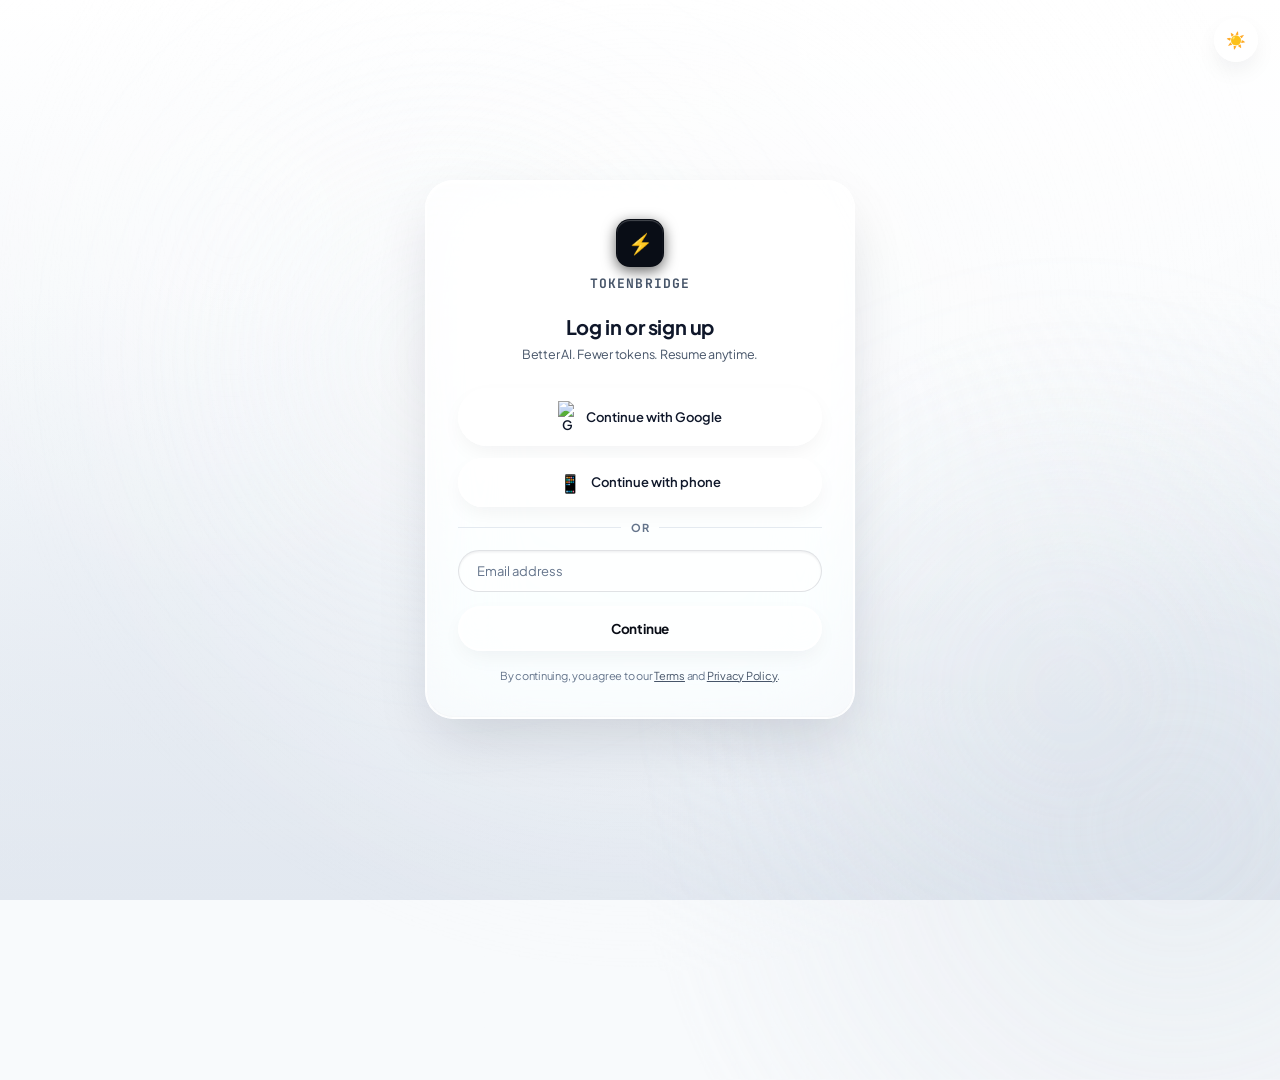
==== commit 67c88cd9: "feat: enhance liquid glass theme, account modal, prompt engineer spring animations, and API key rout" ====
--- a/frontend/index.html
+++ b/frontend/index.html
@@ -21,7 +21,7 @@
   <link rel="preconnect" href="https://fonts.gstatic.com" crossorigin="">
   <link href="https://fonts.googleapis.com/css2?family=Plus+Jakarta+Sans:ital,wght@0,300;0,400;0,500;0,600;0,700;0,800;1,400&family=JetBrains+Mono:wght@400;500;600;700&display=swap" rel="stylesheet">
   <link href="https://cdnjs.cloudflare.com/ajax/libs/font-awesome/6.5.1/css/all.min.css" rel="stylesheet">
-  <link rel="stylesheet" href="style.css?v=8.0">
+  <link rel="stylesheet" href="style.css?v=3.2.7">
 </head>
 <body>
 
@@ -56,7 +56,7 @@
           <h2>TokenBridge</h2>
         </div>
         <button type="button" class="sidebar-close-btn" id="sidebar-close-btn" onclick="closeSidebar()" title="Collapse sidebar" aria-label="Collapse sidebar">
-          <svg width="20" height="20" viewBox="0 0 24 24" fill="none" stroke="currentColor" stroke-width="1.8" stroke-linecap="round" stroke-linejoin="round">
+          <svg width="18" height="18" viewBox="0 0 24 24" fill="none" stroke="currentColor" stroke-width="1.9" stroke-linecap="round" stroke-linejoin="round">
             <rect x="3" y="3" width="18" height="18" rx="4" ry="4"></rect>
             <line x1="9" y1="3" x2="9" y2="21"></line>
           </svg>
@@ -456,8 +456,9 @@
         </button>
       </div>
 
-      <!-- Account Navigation Tabs -->
-      <div class="account-tabs-nav">
+      <!-- Account Navigation Tabs (Liquid Glass Segmented Pill) -->
+      <div class="account-tabs-nav" id="account-tabs-nav">
+        <div class="account-tab-indicator" id="account-tab-indicator"></div>
         <button type="button" class="account-tab-btn active" data-tab="profile" onclick="switchAccountTab('profile')">
           <svg width="14" height="14" viewBox="0 0 24 24" fill="none" stroke="currentColor" stroke-width="2" stroke-linecap="round" stroke-linejoin="round"><path d="M20 21v-2a4 4 0 0 0-4-4H8a4 4 0 0 0-4 4v2"></path><circle cx="12" cy="7" r="4"></circle></svg>
           Profile
@@ -710,26 +711,26 @@
               <span>⚡</span>
               <h2>TokenBridge</h2>
             </div>
-            <div class="about-version-badge">Version 3.2.0 &bull; Build 2026.1</div>
+            <div class="about-version-badge">Version 3.2</div>
             <p class="about-desc">
-              TokenBridge is a high-performance, token-efficient AI proxy architecture engineered to minimize API costs and context bloat across Claude, OpenAI GPT, and Google Gemini models.
+              A minimalist, native intelligence workspace designed for seamless cross-model productivity and intelligent context management.
             </p>
             <div class="about-details-list">
               <div class="about-detail-row">
-                <span class="detail-k">Architecture</span>
-                <span class="detail-v">FastAPI + Async Python + MySQL Ledger</span>
+                <span class="detail-k">Experience</span>
+                <span class="detail-v">Liquid Glass UI</span>
               </div>
               <div class="about-detail-row">
-                <span class="detail-k">Optical Design</span>
-                <span class="detail-v">Obsidian Liquid Glass (Senior Technologist UI)</span>
+                <span class="detail-k">Privacy & Data</span>
+                <span class="detail-v">On-device key custody &bull; Zero telemetry tracking</span>
               </div>
               <div class="about-detail-row">
                 <span class="detail-k">Security</span>
-                <span class="detail-v">Bearer JWT + AES Vault Encryption</span>
+                <span class="detail-v">Hardware-accelerated encryption</span>
               </div>
               <div class="about-detail-row">
-                <span class="detail-k">License & Privacy</span>
-                <span class="detail-v">Zero telemetry retention &bull; Client API custody</span>
+                <span class="detail-k">System Status</span>
+                <span class="detail-v">Optimal &bull; All engines active</span>
               </div>
             </div>
           </div>
@@ -750,6 +751,7 @@
   <!-- Markdown Rendering & Sanitization (ChatGPT-like rich formatting) -->
   <script src="https://cdn.jsdelivr.net/npm/marked/marked.min.js"></script>
   <script src="https://cdn.jsdelivr.net/npm/dompurify@3.0.6/dist/purify.min.js"></script>
-  <script src="app.js?v=5.8"></script>
+  <script src="tb-calendar.js?v=3.2.5"></script>
+  <script src="app.js?v=3.2.7"></script>
 </body>
 </html>
--- a/frontend/style.css
+++ b/frontend/style.css
@@ -15,181 +15,185 @@
 :root {
   color-scheme: dark;
 
-  /* Pure obsidian base & optical directional light cone */
-  --bg: #07090d;
+  /* Monochromatic Liquid Glass Black & Gray Canvas */
+  --bg: #090a0d;
   --bg-ambient:
-    radial-gradient(1200px circle at 82% 8%, rgba(38, 52, 75, 0.32) 0%, transparent 60%),
-    radial-gradient(900px circle at 15% 95%, rgba(20, 30, 48, 0.42) 0%, transparent 65%),
-    radial-gradient(600px circle at 48% 45%, rgba(198, 248, 48, 0.035) 0%, transparent 70%),
-    linear-gradient(180deg, #07090d 0%, #0a0e16 45%, #05070a 100%);
-
-  /* Master Liquid Glass Matrix (Ultra-Clear Translucent Refraction Optics) */
-  --glass-surface: rgba(18, 24, 38, 0.28);
-  --glass-surface-elevated: rgba(22, 30, 48, 0.38);
+    radial-gradient(1200px circle at 80% 5%, rgba(255, 255, 255, 0.05) 0%, transparent 60%),
+    radial-gradient(900px circle at 15% 95%, rgba(148, 163, 184, 0.06) 0%, transparent 65%),
+    radial-gradient(700px circle at 50% 50%, rgba(255, 255, 255, 0.03) 0%, transparent 70%),
+    linear-gradient(180deg, #050608 0%, #090a0d 50%, #030406 100%);
+
+  /* Apple Liquid Glass Surfaces (Translucent Charcoal Mica with High Refraction) */
+  --glass-surface: rgba(18, 22, 32, 0.45);
+  --glass-surface-elevated: rgba(22, 28, 42, 0.52);
   --glass-surface-subtle: rgba(255, 255, 255, 0.04);
-  --glass-surface-active: rgba(32, 44, 70, 0.48);
-  --glass-surface-pill: rgba(25, 34, 52, 0.4);
+  --glass-surface-active: rgba(255, 255, 255, 0.10);
+  --glass-surface-pill: rgba(20, 26, 38, 0.52);
   --surface: var(--glass-surface);
   --glass: var(--glass-surface);
 
-  /* Multi-layered Physical Specular Lighting & Curvature Rim Highlights */
+  /* Curvature Rim Highlights (Specular Edge Refraction & Silver Chrome Bezel) */
   --glass-border: rgba(255, 255, 255, 0.16);
-  --glass-border-subtle: rgba(255, 255, 255, 0.09);
+  --glass-border-subtle: rgba(255, 255, 255, 0.08);
   --glass-border-hover: rgba(255, 255, 255, 0.38);
 
-  /* Liquid Glass Specular Layers with Top Prism Highlight and Bottom Diffused Refraction */
   --specular-layer:
-    inset 0 1px 1px 0 rgba(255, 255, 255, 0.55),
+    inset 0 1.5px 1.5px 0 rgba(255, 255, 255, 0.55),
     inset 0 0 0 1px rgba(255, 255, 255, 0.12),
-    inset 0 -1px 2px 0 rgba(0, 0, 0, 0.5),
-    0 16px 38px -8px rgba(0, 0, 0, 0.7);
+    inset 0 -1px 2px 0 rgba(0, 0, 0, 0.7),
+    0 24px 52px -10px rgba(0, 0, 0, 0.85);
 
   --specular-subtle:
-    inset 0 1px 1px 0 rgba(255, 255, 255, 0.4),
-    inset 0 0 0 1px rgba(255, 255, 255, 0.06),
-    inset 0 -1px 1px 0 rgba(0, 0, 0, 0.35),
-    0 8px 24px -6px rgba(0, 0, 0, 0.55);
+    inset 0 1px 1px 0 rgba(255, 255, 255, 0.38),
+    inset 0 0 0 1px rgba(255, 255, 255, 0.07),
+    0 10px 24px -6px rgba(0, 0, 0, 0.65);
 
   --specular-circular:
-    inset 0 1.5px 1.5px 0 rgba(255, 255, 255, 0.65),
-    inset 0 0 0 1px rgba(255, 255, 255, 0.12),
-    inset 0 -1.5px 2px 0 rgba(0, 0, 0, 0.55),
-    0 10px 26px -6px rgba(0, 0, 0, 0.75);
+    inset 0 1.5px 2px 0 rgba(255, 255, 255, 0.65),
+    inset 0 0 0 1px rgba(255, 255, 255, 0.15),
+    inset 0 -1.5px 2px 0 rgba(0, 0, 0, 0.6),
+    0 14px 30px -6px rgba(0, 0, 0, 0.85);
 
   --specular-liquid-pill:
-    inset 0 1px 1.5px 0 rgba(255, 255, 255, 0.6),
+    inset 0 1.5px 1.5px 0 rgba(255, 255, 255, 0.6),
     inset 0 0 0 1px rgba(255, 255, 255, 0.14),
-    inset 0 -1px 2px 0 rgba(0, 0, 0, 0.45),
-    0 8px 20px -4px rgba(0, 0, 0, 0.6);
+    0 12px 28px -6px rgba(0, 0, 0, 0.75);
 
   --specular-liquid-pill-hover:
-    inset 0 1px 2px 0 rgba(255, 255, 255, 0.8),
-    inset 0 0 0 1px rgba(255, 255, 255, 0.22),
-    inset 0 -1px 2px 0 rgba(0, 0, 0, 0.5),
-    0 12px 28px -4px rgba(0, 0, 0, 0.75);
+    inset 0 1.5px 2px 0 rgba(255, 255, 255, 0.8),
+    inset 0 0 0 1px rgba(255, 255, 255, 0.28),
+    0 16px 36px -6px rgba(0, 0, 0, 0.9);
 
   --specular-pressed:
-    inset 0 2px 5px rgba(0, 0, 0, 0.65),
-    inset 0 0 0 1px rgba(255, 255, 255, 0.08);
-
-  --glass-specular: inset 0 1px 1.5px 0 rgba(255, 255, 255, 0.55);
-
-  /* High-Precision Textures & Physical Backdrop Filters */
-  --glass-filter: blur(32px) saturate(220%) contrast(108%);
-  --glass-filter-pill: blur(24px) saturate(210%) contrast(106%);
-  --glass-filter-modal: blur(40px) saturate(230%) contrast(110%);
+    inset 0 2px 6px rgba(0, 0, 0, 0.8),
+    inset 0 0 0 1px rgba(255, 255, 255, 0.06);
+
+  --glass-specular: inset 0 1.5px 1.5px 0 rgba(255, 255, 255, 0.6);
+
+  /* Optical Blur Filter with High Saturation & Contrast */
+  --glass-filter: blur(34px) saturate(210%) contrast(106%);
+  --glass-filter-pill: blur(28px) saturate(200%) contrast(104%);
+  --glass-filter-modal: blur(42px) saturate(230%) contrast(110%);
   --blur: var(--glass-filter);
 
-  /* Typography Contrast Hierarchy */
-  --text-pure: #f8fafc;
+  /* Typography Hierarchy */
+  --text-pure: #ffffff;
   --text-body: #e2e8f0;
-  --text: #f8fafc;
+  --text: #ffffff;
   --text-sub: #94a3b8;
-  --text-muted: #526175;
-
-  /* Neon Chartreuse & Electric Cyan Accents */
-  --accent-chartreuse: #c6f830;
-  --accent-glow: rgba(198, 248, 48, 0.28);
-  --accent-cyan: #38bdf8;
-  --accent-cyan-glow: rgba(56, 189, 248, 0.25);
-  --accent: #c6f830;
-  --accent-hover: #b4e622;
-  --accent-bright: #c6f830;
-
-  /* Inputs & Hover */
-  --input-bg: rgba(8, 12, 18, 0.35);
-  --input-border: rgba(255, 255, 255, 0.12);
+  --text-muted: #64748b;
+
+  /* Liquid Glass Silver Accents & Apple Blue Tonal Highlights */
+  --accent-apple-blue: #3b82f6;
+  --accent-glow: rgba(255, 255, 255, 0.15);
+  --accent: #f1f5f9;
+  --accent-hover: #ffffff;
+  --accent-bright: #ffffff;
+  --accent-chartreuse: #94a3b8;
+
+  /* Inputs & States */
+  --input-bg: rgba(14, 16, 22, 0.65);
+  --input-border: rgba(255, 255, 255, 0.14);
   --divider: rgba(255, 255, 255, 0.08);
   --hover: rgba(255, 255, 255, 0.08);
 
-  /* Status System */
+  /* Semantic Colors */
   --status-emerald: #10b981;
   --status-amber: #f59e0b;
-  --status-rose: #f43f5e;
-  --danger: #f43f5e;
+  --status-rose: #ef4444;
+  --danger: #ef4444;
   --success: #10b981;
   --warning: #f59e0b;
 
-  --radius: 24px;
-  --radius-sm: 16px;
-  --radius-xs: 11px;
-  --shadow: 0 20px 40px -15px rgba(0, 0, 0, 0.75);
-  --shadow-sm: 0 8px 24px -6px rgba(0, 0, 0, 0.65);
-  --transition: all 0.22s cubic-bezier(0.16, 1, 0.3, 1);
+  --radius: 20px;
+  --radius-sm: 13px;
+  --radius-xs: 9px;
+  --shadow: 0 24px 50px -15px rgba(0, 0, 0, 0.85);
+  --shadow-sm: 0 10px 26px -6px rgba(0, 0, 0, 0.7);
+  
+  /* Apple Spring Physics Easing Curves (WWDC25 Fluid Motion) */
+  --apple-spring: cubic-bezier(0.16, 1, 0.3, 1);
+  --apple-spring-bouncy: cubic-bezier(0.34, 1.56, 0.64, 1);
+  --apple-ease: cubic-bezier(0.25, 1, 0.5, 1);
+  --transition: all 0.24s var(--apple-spring);
+  --transition-fast: all 0.16s var(--apple-spring);
 }
 
 [data-theme="light"] {
   color-scheme: light;
-  --bg: #f4f6fa;
+  --bg: #f8fafc;
   --bg-ambient:
-    radial-gradient(1100px circle at 85% 0%, rgba(220, 228, 240, 0.85) 0%, transparent 60%),
-    radial-gradient(900px circle at 15% 95%, rgba(235, 242, 250, 0.95) 0%, transparent 65%),
-    linear-gradient(180deg, #ffffff 0%, #f4f6fa 55%, #edf2f7 100%);
-
-  /* Premium Crystal Translucent Liquid Glass for Light Mode */
-  --glass-surface: rgba(255, 255, 255, 0.45);
+    radial-gradient(1100px circle at 85% 0%, rgba(255, 255, 255, 0.9) 0%, transparent 60%),
+    radial-gradient(900px circle at 15% 95%, rgba(226, 232, 240, 0.6) 0%, transparent 65%),
+    linear-gradient(180deg, #ffffff 0%, #f1f5f9 55%, #e2e8f0 100%);
+
+  /* Light Mode Crystal Liquid Glass (White & Light-Gray Specular Layers) */
+  --glass-surface: rgba(255, 255, 255, 0.48);
   --glass-surface-elevated: rgba(255, 255, 255, 0.58);
-  --glass-surface-subtle: rgba(255, 255, 255, 0.35);
-  --glass-surface-active: rgba(255, 255, 255, 0.75);
-  --glass-surface-pill: rgba(255, 255, 255, 0.52);
+  --glass-surface-subtle: rgba(241, 245, 249, 0.45);
+  --glass-surface-active: rgba(15, 23, 42, 0.06);
+  --glass-surface-pill: rgba(255, 255, 255, 0.56);
   --surface: var(--glass-surface);
   --glass: var(--glass-surface);
 
-  /* Precise Crystal Specular Lighting & Curvature Rims in Light Mode */
-  --glass-border: rgba(255, 255, 255, 0.65);
-  --glass-border-subtle: rgba(255, 255, 255, 0.45);
-  --glass-border-hover: rgba(255, 255, 255, 0.95);
+  --glass-border: rgba(255, 255, 255, 0.95);
+  --glass-border-subtle: rgba(203, 213, 225, 0.5);
+  --glass-border-hover: #ffffff;
 
   --specular-layer:
     inset 0 1.5px 1.5px 0 #ffffff,
-    inset 0 0 0 1px rgba(255, 255, 255, 0.85),
-    inset 0 -1px 2px 0 rgba(15, 23, 42, 0.05),
-    0 16px 36px -8px rgba(15, 23, 42, 0.09);
+    inset 0 0 0 1px rgba(255, 255, 255, 0.95),
+    0 16px 38px -8px rgba(15, 23, 42, 0.08);
 
   --specular-subtle:
     inset 0 1px 1.5px 0 #ffffff,
-    inset 0 0 0 1px rgba(255, 255, 255, 0.7),
-    0 6px 16px -3px rgba(15, 23, 42, 0.05);
+    inset 0 0 0 1px rgba(255, 255, 255, 0.85),
+    0 8px 20px -4px rgba(15, 23, 42, 0.05);
 
   --specular-circular:
     inset 0 1.5px 2px 0 #ffffff,
-    inset 0 -1px 1px 0 rgba(15, 23, 42, 0.04),
-    0 8px 20px -3px rgba(15, 23, 42, 0.09);
+    inset 0 0 0 1px #ffffff,
+    0 10px 24px -4px rgba(15, 23, 42, 0.08);
 
   --specular-liquid-pill:
     inset 0 1.5px 1.5px 0 #ffffff,
-    inset 0 0 0 1px rgba(255, 255, 255, 0.85),
-    inset 0 -1px 1px 0 rgba(15, 23, 42, 0.04),
-    0 6px 18px -3px rgba(15, 23, 42, 0.08);
+    inset 0 0 0 1px rgba(255, 255, 255, 0.95),
+    0 8px 22px -4px rgba(15, 23, 42, 0.06);
 
   --specular-liquid-pill-hover:
     inset 0 1.5px 2px 0 #ffffff,
     inset 0 0 0 1px #ffffff,
-    0 10px 24px -4px rgba(15, 23, 42, 0.12);
+    0 12px 28px -4px rgba(15, 23, 42, 0.12);
 
   --glass-specular: inset 0 1.5px 1.5px 0 #ffffff;
 
-  /* High-Contrast Crisp Typography */
+  /* Typography (High Contrast Clean Charcoal) */
   --text-pure: #0f172a;
   --text-body: #1e293b;
   --text: #0f172a;
   --text-sub: #475569;
   --text-muted: #64748b;
 
-  /* Modern Refined Accent System (Emerald-Chartreuse & Indigo Accents) */
-  --accent-chartreuse: #16a34a;
-  --accent-glow: rgba(22, 163, 74, 0.22);
-  --accent: #16a34a;
-  --accent-hover: #15803d;
-  --accent-bright: #16a34a;
-
-  /* Crisp Inputs & Floating Dock Elements */
-  --input-bg: rgba(255, 255, 255, 0.65);
-  --input-border: rgba(15, 23, 42, 0.12);
-  --divider: rgba(15, 23, 42, 0.08);
+  /* Monochromatic White & Light-Gray Accent Highlights */
+  --accent-apple-blue: #2563eb;
+  --accent-glow: rgba(0, 0, 0, 0.06);
+  --accent: #0f172a;
+  --accent-hover: #000000;
+  --accent-bright: #0f172a;
+  --accent-chartreuse: #475569;
+
+  --input-bg: rgba(255, 255, 255, 0.9);
+  --input-border: rgba(203, 213, 225, 0.7);
+  --divider: rgba(226, 232, 240, 0.8);
   --hover: rgba(15, 23, 42, 0.05);
-  --shadow: 0 18px 36px -12px rgba(15, 23, 42, 0.08);
-  --shadow-sm: 0 4px 14px -3px rgba(15, 23, 42, 0.05);
+  --shadow: 0 20px 42px -12px rgba(15, 23, 42, 0.08);
+  --shadow-sm: 0 6px 18px -4px rgba(15, 23, 42, 0.05);
+
+  --apple-spring: cubic-bezier(0.16, 1, 0.3, 1);
+  --apple-spring-bouncy: cubic-bezier(0.34, 1.56, 0.64, 1);
+  --apple-ease: cubic-bezier(0.25, 1, 0.5, 1);
+  --transition: all 0.24s var(--apple-spring);
+  --transition-fast: all 0.16s var(--apple-spring);
 }
 
 /* --- Reset & Utilities --- */
@@ -211,20 +215,28 @@
 }
 
 body {
-  font-family: "Plus Jakarta Sans", -apple-system, BlinkMacSystemFont, "Segoe UI", sans-serif;
+  font-family: -apple-system, BlinkMacSystemFont, "SF Pro Text", "SF Pro Display", "Plus Jakarta Sans", "Helvetica Neue", sans-serif;
   background: var(--bg);
   background-image: var(--bg-ambient);
   background-attachment: fixed;
   color: var(--text-body);
   min-height: 100vh;
-  transition: background-color 0.4s ease, color 0.4s ease;
+  transition: background 0.4s var(--apple-ease), color 0.4s var(--apple-ease);
   overflow-x: hidden;
   -webkit-font-smoothing: antialiased;
   -moz-osx-font-smoothing: grayscale;
   letter-spacing: -0.015em;
-}
-
-/* Subsurface Optical Refraction Grid Beam & Ambient Light Drift (All-over Slow Ambient Motion) */
+  transform: translateZ(0);
+}
+
+html.theme-transitioning,
+html.theme-transitioning *,
+html.theme-transitioning *::before,
+html.theme-transitioning *::after {
+  transition: background-color 0.4s var(--apple-ease), border-color 0.4s var(--apple-ease), color 0.3s var(--apple-ease), box-shadow 0.4s var(--apple-ease) !important;
+}
+
+/* Subsurface Optical Refraction Grid Beam & Ambient Light Drift */
 .optical-refraction-sheen {
   position: fixed;
   inset: -20%;
@@ -233,10 +245,10 @@
   pointer-events: none;
   z-index: 0;
   background:
-    radial-gradient(1000px circle at 50% 40%, rgba(198, 248, 48, 0.035), transparent 65%),
-    radial-gradient(900px circle at 80% 80%, rgba(56, 189, 248, 0.04), transparent 60%),
-    linear-gradient(135deg, rgba(255, 255, 255, 0.015) 0%, transparent 35%, rgba(255, 255, 255, 0.012) 70%, transparent 100%),
-    radial-gradient(1px 1px at 20px 20px, rgba(255, 255, 255, 0.035), transparent 100%);
+    radial-gradient(1000px circle at 50% 40%, rgba(255, 255, 255, 0.03), transparent 65%),
+    radial-gradient(900px circle at 80% 80%, rgba(148, 163, 184, 0.035), transparent 60%),
+    linear-gradient(135deg, rgba(255, 255, 255, 0.015) 0%, transparent 35%, rgba(255, 255, 255, 0.01) 70%, transparent 100%),
+    radial-gradient(1px 1px at 20px 20px, rgba(255, 255, 255, 0.03), transparent 100%);
   background-size: 100% 100%, 100% 100%, 100% 100%, 36px 36px;
   opacity: 0.85;
   animation: ambientSlowDrift 28s ease-in-out infinite alternate;
@@ -246,35 +258,31 @@
   0% {
     transform: translate(0, 0) scale(1);
     opacity: 0.75;
-    filter: hue-rotate(0deg);
   }
 
   33% {
     transform: translate(-3%, 2%) scale(1.03);
     opacity: 0.9;
-    filter: hue-rotate(8deg);
   }
 
   66% {
     transform: translate(2%, -3%) scale(0.98);
     opacity: 0.8;
-    filter: hue-rotate(-6deg);
   }
 
   100% {
     transform: translate(3%, 3%) scale(1.02);
     opacity: 0.88;
-    filter: hue-rotate(4deg);
   }
 }
 
 [data-theme="light"] .optical-refraction-sheen {
   background:
-    radial-gradient(1000px circle at 50% 40%, rgba(163, 230, 53, 0.06), transparent 65%),
-    radial-gradient(900px circle at 80% 80%, rgba(56, 189, 248, 0.06), transparent 60%),
-    radial-gradient(1px 1px at 20px 20px, rgba(0, 0, 0, 0.03), transparent 100%);
+    radial-gradient(1000px circle at 50% 40%, rgba(255, 255, 255, 0.6), transparent 65%),
+    radial-gradient(900px circle at 80% 80%, rgba(203, 213, 225, 0.4), transparent 60%),
+    radial-gradient(1px 1px at 20px 20px, rgba(0, 0, 0, 0.02), transparent 100%);
   background-size: 100% 100%, 100% 100%, 36px 36px;
-  opacity: 0.65;
+  opacity: 0.6;
 }
 
 /* --- Scrollbar Styling --- */
@@ -297,7 +305,7 @@
 }
 
 /* =============================================
-   FLOATING AMBIENT GLOW ORBS (Glass Background)
+   FLOATING AMBIENT GLOW ORBS (Liquid Glass Depth)
    ============================================= */
 .orb-container {
   position: fixed;
@@ -310,15 +318,15 @@
 .orb {
   position: absolute;
   border-radius: 50%;
-  filter: blur(110px);
-  opacity: 0.32;
+  filter: blur(120px);
+  opacity: 0.28;
   will-change: transform;
 }
 
 .orb-1 {
   width: 700px;
   height: 700px;
-  background: radial-gradient(circle, rgba(35, 45, 62, 0.6), transparent 70%);
+  background: radial-gradient(circle, rgba(255, 255, 255, 0.08), transparent 70%);
   top: -120px;
   left: -120px;
   animation: orbDrift1 32s ease-in-out infinite alternate;
@@ -327,7 +335,7 @@
 .orb-2 {
   width: 620px;
   height: 620px;
-  background: radial-gradient(circle, rgba(198, 248, 48, 0.09), transparent 70%);
+  background: radial-gradient(circle, rgba(148, 163, 184, 0.08), transparent 70%);
   bottom: -100px;
   right: -100px;
   animation: orbDrift2 36s ease-in-out infinite alternate;
@@ -336,10 +344,10 @@
 .orb-3 {
   width: 550px;
   height: 550px;
-  background: radial-gradient(circle, rgba(56, 189, 248, 0.13), transparent 70%);
+  background: radial-gradient(circle, rgba(255, 255, 255, 0.05), transparent 70%);
   top: 40%;
   left: 35%;
-  opacity: 0.24;
+  opacity: 0.22;
   animation: orbDrift3 28s ease-in-out infinite alternate;
 }
 
@@ -390,18 +398,18 @@
 }
 
 [data-theme="light"] .orb-1 {
-  background: radial-gradient(circle, rgba(215, 225, 240, 0.65), transparent 70%);
-  opacity: 0.45;
+  background: radial-gradient(circle, rgba(255, 255, 255, 0.9), transparent 70%);
+  opacity: 0.55;
 }
 
 [data-theme="light"] .orb-2 {
-  background: radial-gradient(circle, rgba(163, 230, 53, 0.18), transparent 70%);
+  background: radial-gradient(circle, rgba(226, 232, 240, 0.6), transparent 70%);
+  opacity: 0.4;
+}
+
+[data-theme="light"] .orb-3 {
+  background: radial-gradient(circle, rgba(241, 245, 249, 0.8), transparent 70%);
   opacity: 0.35;
-}
-
-[data-theme="light"] .orb-3 {
-  background: radial-gradient(circle, rgba(56, 189, 248, 0.18), transparent 70%);
-  opacity: 0.3;
 }
 
 
@@ -426,11 +434,11 @@
   border-radius: inherit;
   padding: 1px;
   background: linear-gradient(135deg,
-      rgba(255, 255, 255, 0.45) 0%,
-      rgba(255, 255, 255, 0.08) 25%,
-      rgba(198, 248, 48, 0.15) 50%,
-      rgba(255, 255, 255, 0.04) 75%,
-      rgba(56, 189, 248, 0.25) 100%);
+      rgba(255, 255, 255, 0.55) 0%,
+      rgba(255, 255, 255, 0.1) 25%,
+      rgba(203, 213, 225, 0.25) 50%,
+      rgba(255, 255, 255, 0.05) 75%,
+      rgba(255, 255, 255, 0.35) 100%);
   -webkit-mask: linear-gradient(#fff 0 0) content-box, linear-gradient(#fff 0 0);
   -webkit-mask-composite: xor;
   mask-composite: exclude;
@@ -442,11 +450,11 @@
 
 [data-theme="light"] .glass::before {
   background: linear-gradient(135deg,
-      rgba(255, 255, 255, 0.95) 0%,
-      rgba(255, 255, 255, 0.4) 30%,
-      rgba(22, 163, 74, 0.2) 55%,
-      rgba(255, 255, 255, 0.3) 75%,
-      rgba(56, 189, 248, 0.25) 100%);
+      rgba(255, 255, 255, 0.98) 0%,
+      rgba(255, 255, 255, 0.5) 30%,
+      rgba(226, 232, 240, 0.4) 55%,
+      rgba(255, 255, 255, 0.6) 75%,
+      rgba(203, 213, 225, 0.45) 100%);
   opacity: 0.95;
 }
 
@@ -1082,7 +1090,7 @@
 }
 
 .otp-orbit-container.spinning {
-  animation: otpOrbitSpin 3.6s linear infinite;
+  animation: otpOrbitSpin 2.4s linear infinite;
 }
 
 @keyframes otpOrbitSpin {
@@ -1116,8 +1124,8 @@
   font-family: "JetBrains Mono", monospace;
   outline: none;
   box-shadow: inset 0 1px 2px rgba(0, 0, 0, 0.4);
-  transition: transform 0.45s cubic-bezier(0.34, 1.4, 0.64, 1),
-    opacity 0.35s ease,
+  transition: transform 0.35s cubic-bezier(0.22, 1, 0.36, 1),
+    opacity 0.3s ease,
     border-color 0.25s ease,
     box-shadow 0.25s ease;
 }
@@ -1141,7 +1149,7 @@
 }
 
 .otp-orbit-container.spinning .otp-input {
-  animation: otpCounterSpin 3.6s linear infinite;
+  animation: otpCounterSpin 2.4s linear infinite;
 }
 
 @keyframes otpCounterSpin {
@@ -1289,24 +1297,25 @@
   color: var(--text-pure);
   font-size: 16px;
   cursor: pointer;
-  transition: all 0.24s cubic-bezier(0.16, 1, 0.3, 1);
+  transition: all 0.25s var(--apple-spring);
   flex-shrink: 0;
+  will-change: transform, box-shadow;
 }
 
 .theme-btn:hover,
 .theme-toggle-floating:hover {
   background: var(--glass-surface-elevated);
   border-color: var(--glass-border-hover);
-  transform: scale(1.08);
+  transform: scale(1.15) translateY(-2px);
   color: #ffffff;
   box-shadow:
     inset 0 1.5px 2.5px 0 rgba(255, 255, 255, 0.7),
-    0 14px 30px -4px rgba(0, 0, 0, 0.85);
+    0 14px 30px -4px rgba(0, 122, 255, 0.4);
 }
 
 .theme-btn:active,
 .theme-toggle-floating:active {
-  transform: scale(0.94);
+  transform: scale(0.92) translateY(0);
   box-shadow: var(--specular-pressed);
 }
 
@@ -1433,14 +1442,19 @@
   color: var(--text-sub);
   font-size: 14px;
   cursor: pointer;
-  transition: var(--transition);
+  transition: all 0.22s var(--apple-spring);
+  will-change: transform;
 }
 
 .sidebar-close-btn:hover {
   background: var(--glass-surface-elevated);
   border-color: var(--glass-border-hover);
   color: var(--text-pure);
-  transform: scale(1.05);
+  transform: scale(1.12) translateY(-1px);
+}
+
+.sidebar-close-btn:active {
+  transform: scale(0.92);
 }
 
 /* New Chat Primary Action Button (Liquid Glass Specular Capsule) */
@@ -1466,35 +1480,37 @@
   letter-spacing: -0.015em;
   cursor: pointer;
   box-shadow: var(--specular-liquid-pill);
-  transition: all 0.24s cubic-bezier(0.16, 1, 0.3, 1);
+  transition: all 0.25s var(--apple-spring);
   width: 100%;
+  will-change: transform, box-shadow;
 }
 
 .sidebar-btn.primary-action:hover {
-  background: rgba(35, 48, 72, 0.55);
+  background: rgba(255, 255, 255, 0.14);
   color: #ffffff;
-  transform: translateY(-1.5px);
-  border-color: var(--glass-border-hover);
-  box-shadow: var(--specular-liquid-pill-hover);
+  transform: translateY(-2.5px) scale(1.02);
+  border-color: rgba(255, 255, 255, 0.45);
+  box-shadow: var(--specular-liquid-pill-hover), 0 8px 24px -4px rgba(0, 0, 0, 0.85);
 }
 
 .sidebar-btn.primary-action:active {
-  transform: translateY(0.5px) scale(0.985);
+  transform: translateY(0.5px) scale(0.95);
   box-shadow: var(--specular-pressed);
 }
 
 [data-theme="light"] .sidebar-btn.primary-action {
-  background: rgba(255, 255, 255, 0.6);
-  color: #090d16;
+  background: rgba(255, 255, 255, 0.85);
+  color: #0f172a;
   border-color: var(--glass-border);
   box-shadow: var(--specular-liquid-pill);
 }
 
 [data-theme="light"] .sidebar-btn.primary-action:hover {
-  background: rgba(255, 255, 255, 0.88);
-  color: #090d16;
-  border-color: var(--glass-border-hover);
-  box-shadow: var(--specular-liquid-pill-hover);
+  background: #ffffff;
+  color: #000000;
+  transform: translateY(-2.5px) scale(1.02);
+  border-color: #ffffff;
+  box-shadow: var(--specular-liquid-pill-hover), 0 8px 20px -4px rgba(15, 23, 42, 0.12);
 }
 
 /* Scrollable Middle Body (Gemini Style) */
@@ -1582,8 +1598,8 @@
 .sidebar-model-trigger-btn:hover .model-tokens-icon-svg,
 .rail-model-btn:hover .model-tokens-icon-svg {
   stroke: var(--accent);
-  filter: drop-shadow(0 0 6px rgba(198, 248, 48, 0.55));
-  transform: scale(1.1) rotate(6deg);
+  filter: drop-shadow(0 0 8px rgba(0, 122, 255, 0.65));
+  transform: scale(1.12) rotate(8deg);
 }
 
 .sidebar-model-trigger-btn:hover .sidebar-model-trigger-icon {
@@ -1601,9 +1617,9 @@
   font-weight: 700;
   padding: 3px 8px;
   border-radius: 9999px;
-  background: rgba(198, 248, 48, 0.12);
+  background: rgba(0, 122, 255, 0.14);
   color: var(--accent);
-  border: 1px solid rgba(198, 248, 48, 0.25);
+  border: 1px solid rgba(0, 122, 255, 0.28);
   text-transform: capitalize;
   letter-spacing: 0.02em;
 }
@@ -1620,9 +1636,9 @@
 }
 
 [data-theme="light"] .sidebar-model-trigger-badge {
-  background: rgba(21, 128, 61, 0.1);
-  color: var(--accent-bright);
-  border-color: rgba(21, 128, 61, 0.2);
+  background: rgba(0, 122, 255, 0.1);
+  color: var(--accent-apple-blue);
+  border-color: rgba(0, 122, 255, 0.22);
 }
 
 /* Collapsible Model & Token Settings (Legacy Support) */
@@ -1978,23 +1994,27 @@
   background: transparent;
   border: 1px solid transparent;
   cursor: pointer;
-  transition: all 0.18s cubic-bezier(0.16, 1, 0.3, 1);
+  transition: all 0.22s var(--apple-spring);
   position: relative;
   text-decoration: none;
+  will-change: transform;
 }
 
 .session-item:hover {
-  background: var(--glass-surface-elevated);
-  color: var(--text-pure);
-  border-color: var(--glass-border-subtle);
-  transform: translateX(2px);
+  background: rgba(255, 255, 255, 0.08);
+  color: var(--text-pure);
+  border-color: rgba(255, 255, 255, 0.2);
+  transform: translateX(4px) scale(1.01);
+  box-shadow: 0 4px 14px rgba(0, 0, 0, 0.4);
 }
 
 .session-item.active {
-  background: var(--glass-surface-elevated);
-  color: var(--text-pure);
-  border-color: var(--glass-border);
-  box-shadow: var(--specular-subtle);
+  background: rgba(255, 255, 255, 0.14);
+  color: #ffffff;
+  border-color: rgba(255, 255, 255, 0.35);
+  box-shadow:
+    inset 0 1px 1px 0 rgba(255, 255, 255, 0.4),
+    0 4px 16px rgba(0, 0, 0, 0.5);
   font-weight: 600;
 }
 
@@ -2002,9 +2022,14 @@
   width: 6.5px;
   height: 6.5px;
   border-radius: 50%;
-  background: var(--accent-chartreuse);
-  box-shadow: 0 0 8px var(--accent-chartreuse);
+  background: #ffffff;
+  box-shadow: 0 0 8px rgba(255, 255, 255, 0.8);
   flex-shrink: 0;
+  transition: transform 0.2s var(--apple-spring);
+}
+
+.session-item:hover .session-dot {
+  transform: scale(1.25);
 }
 
 .session-item .session-title-text {
@@ -2133,30 +2158,88 @@
   margin: 3px 0;
 }
 
-/* Modal Dialog Overlay & Card for Rename / Share */
+/* Modal Dialog Overlay & Card for Pure Liquid Glass */
 .tb-dialog-overlay {
   position: fixed;
   inset: 0;
   z-index: 10000;
-  background: rgba(0, 0, 0, 0.6);
-  backdrop-filter: blur(8px);
-  -webkit-backdrop-filter: blur(8px);
+  background: rgba(0, 0, 0, 0.12);
+  backdrop-filter: blur(4px);
+  -webkit-backdrop-filter: blur(4px);
   display: flex;
   align-items: center;
   justify-content: center;
   padding: 20px;
-  animation: fadeIn 0.15s ease-out;
+  opacity: 1;
+  transition: opacity 0.22s var(--apple-ease);
+}
+
+.tb-dialog-overlay.is-opening {
+  animation: macosOverlayFadeIn 0.24s var(--apple-ease) forwards;
+}
+
+.tb-dialog-overlay.is-closing {
+  animation: macosOverlayFadeOut 0.2s var(--apple-ease) forwards;
 }
 
 .tb-dialog-box {
-  background: var(--bg-surface, #18181b);
-  border: 1px solid var(--glass-border);
-  box-shadow: 0 20px 40px rgba(0, 0, 0, 0.5);
-  border-radius: 18px;
-  padding: 22px 24px;
+  background: rgba(14, 18, 28, 0.52);
+  backdrop-filter: blur(50px) saturate(220%) contrast(108%);
+  -webkit-backdrop-filter: blur(50px) saturate(220%) contrast(108%);
+  border: 1px solid rgba(255, 255, 255, 0.22);
+  box-shadow:
+    inset 0 1.5px 2px 0 rgba(255, 255, 255, 0.65),
+    inset 0 0 0 1px rgba(255, 255, 255, 0.14),
+    inset 0 -1px 2px 0 rgba(0, 0, 0, 0.4),
+    0 24px 64px -12px rgba(0, 0, 0, 0.55),
+    0 0 0 1px rgba(0, 0, 0, 0.25);
+  border-radius: 24px;
+  padding: 24px 26px;
   width: 100%;
-  max-width: 440px;
-  animation: liquidSlideIn 0.22s cubic-bezier(0.16, 1, 0.3, 1);
+  max-width: 460px;
+  transform-origin: center center;
+  transition: transform 0.24s var(--apple-spring), opacity 0.2s ease;
+  animation: macosSpringPopIn 0.3s var(--apple-spring-bouncy) forwards;
+}
+
+.tb-dialog-overlay.is-closing .tb-dialog-box {
+  animation: macosSpringPopOut 0.2s var(--apple-spring) forwards;
+}
+
+@keyframes macosOverlayFadeIn {
+  from { opacity: 0; }
+  to { opacity: 1; }
+}
+
+@keyframes macosOverlayFadeOut {
+  from { opacity: 1; }
+  to { opacity: 0; }
+}
+
+@keyframes macosSpringPopIn {
+  0% {
+    opacity: 0;
+    transform: scale(0.9) translateY(18px);
+  }
+  65% {
+    opacity: 1;
+    transform: scale(1.02) translateY(-2px);
+  }
+  100% {
+    opacity: 1;
+    transform: scale(1) translateY(0);
+  }
+}
+
+@keyframes macosSpringPopOut {
+  from {
+    opacity: 1;
+    transform: scale(1) translateY(0);
+  }
+  to {
+    opacity: 0;
+    transform: scale(0.94) translateY(12px);
+  }
 }
 
 .tb-dialog-header {
@@ -2198,17 +2281,18 @@
   padding: 10px 14px;
   background: var(--input-bg, rgba(255, 255, 255, 0.05));
   border: 1px solid var(--glass-border);
-  border-radius: 10px;
+  border-radius: 12px;
   color: var(--text-pure);
   font-size: 14px;
   outline: none;
   font-family: inherit;
-  transition: border-color 0.15s ease;
+  transition: all 0.2s var(--apple-spring);
   margin-bottom: 16px;
 }
 
 .tb-dialog-input:focus {
   border-color: var(--accent);
+  box-shadow: 0 0 0 3px rgba(0, 122, 255, 0.35);
 }
 
 .tb-dialog-actions {
@@ -2225,7 +2309,8 @@
   cursor: pointer;
   border: none;
   font-family: inherit;
-  transition: all 0.15s ease;
+  transition: all 0.2s var(--apple-spring);
+  will-change: transform;
 }
 
 .tb-dialog-btn.cancel {
@@ -2234,47 +2319,57 @@
 }
 
 .tb-dialog-btn.cancel:hover {
-  background: rgba(255, 255, 255, 0.14);
-  color: var(--text-pure);
+  background: rgba(255, 255, 255, 0.16);
+  color: var(--text-pure);
+  transform: translateY(-1px);
 }
 
 .tb-dialog-btn.primary {
-  background: var(--accent);
-  color: #000;
+  background: #ffffff;
+  color: #090a0d;
+  box-shadow: 0 4px 16px rgba(255, 255, 255, 0.25);
 }
 
 .tb-dialog-btn.primary:hover {
-  filter: brightness(1.1);
-  transform: translateY(-1px);
+  filter: brightness(1.15);
+  transform: translateY(-2px) scale(1.02);
+  box-shadow: 0 6px 20px rgba(255, 255, 255, 0.4);
+}
+
+.tb-dialog-btn:active {
+  transform: scale(0.95);
 }
 
 .tb-dialog-btn.danger {
   background: var(--status-rose);
   color: #fff;
+  box-shadow: 0 4px 14px rgba(255, 69, 58, 0.35);
 }
 
 .tb-dialog-btn.danger:hover {
-  filter: brightness(1.1);
-  transform: translateY(-1px);
+  filter: brightness(1.12);
+  transform: translateY(-2px) scale(1.02);
+  box-shadow: 0 6px 18px rgba(255, 69, 58, 0.5);
 }
 
 /* Light Theme Dialog & Modal Overrides - Pure Liquid Glass */
 [data-theme="light"] .tb-dialog-overlay {
-  background: rgba(15, 23, 42, 0.28);
-  backdrop-filter: blur(18px) saturate(180%);
-  -webkit-backdrop-filter: blur(18px) saturate(180%);
+  background: rgba(15, 23, 42, 0.08);
+  backdrop-filter: blur(4px);
+  -webkit-backdrop-filter: blur(4px);
 }
 
 [data-theme="light"] .tb-dialog-box {
-  background: rgba(255, 255, 255, 0.65);
-  backdrop-filter: var(--glass-filter-modal);
-  -webkit-backdrop-filter: var(--glass-filter-modal);
-  border: 1px solid rgba(255, 255, 255, 0.85);
+  background: rgba(255, 255, 255, 0.58);
+  backdrop-filter: blur(50px) saturate(220%) contrast(108%);
+  -webkit-backdrop-filter: blur(50px) saturate(220%) contrast(108%);
+  border: 1px solid rgba(255, 255, 255, 0.95);
   box-shadow:
     inset 0 1.5px 2px 0 #ffffff,
     inset 0 0 0 1px rgba(255, 255, 255, 0.9),
-    inset 0 -1px 1px 0 rgba(15, 23, 42, 0.04),
-    0 24px 60px -12px rgba(15, 23, 42, 0.14);
+    inset 0 -1px 1px 0 rgba(15, 23, 42, 0.03),
+    0 24px 60px -12px rgba(15, 23, 42, 0.12),
+    0 2px 8px rgba(15, 23, 42, 0.04);
 }
 
 [data-theme="light"] .tb-dialog-title {
@@ -2311,7 +2406,13 @@
 }
 
 [data-theme="light"] .tb-dialog-btn.primary {
-  background: var(--accent);
+  background: #0f172a;
+  color: #ffffff;
+  box-shadow: 0 4px 14px rgba(15, 23, 42, 0.2);
+}
+
+[data-theme="light"] .tb-dialog-btn.primary:hover {
+  background: #000000;
   color: #ffffff;
 }
 
@@ -2415,7 +2516,6 @@
   color: #fff;
 }
 
-/* Sidebar buttons */
 .sidebar-btn {
   display: inline-flex;
   align-items: center;
@@ -2425,19 +2525,24 @@
   font-size: 12.5px;
   font-weight: 600;
   cursor: pointer;
-  transition: var(--transition);
+  transition: all 0.22s var(--apple-spring);
   border: 1px solid var(--glass-border-subtle);
   background: var(--glass-surface-subtle);
   color: var(--text-sub);
   font-family: inherit;
   width: 100%;
+  will-change: transform;
 }
 
 .sidebar-btn:hover {
   background: var(--glass-surface-elevated);
   border-color: var(--glass-border-hover);
   color: var(--text-pure);
-  transform: translateY(-1px);
+  transform: translateY(-2px) scale(1.02);
+}
+
+.sidebar-btn:active {
+  transform: scale(0.95) translateY(0);
 }
 
 .sidebar-btn.danger {
@@ -2476,14 +2581,19 @@
 [data-theme="light"] .session-item:hover {
   background: rgba(255, 255, 255, 0.7);
   color: #0f172a;
-  border-color: rgba(15, 23, 42, 0.08);
+  border-color: rgba(203, 213, 225, 0.8);
 }
 
 [data-theme="light"] .session-item.active {
-  background: rgba(255, 255, 255, 0.95);
+  background: #ffffff;
   color: #0f172a;
-  border-color: rgba(15, 23, 42, 0.12);
-  box-shadow: 0 2px 8px rgba(15, 23, 42, 0.05), inset 0 1px 1px #ffffff;
+  border-color: rgba(203, 213, 225, 0.95);
+  box-shadow: 0 4px 14px rgba(15, 23, 42, 0.08), inset 0 1px 1.5px #ffffff;
+}
+
+[data-theme="light"] .session-item .session-dot {
+  background: #0f172a;
+  box-shadow: 0 0 6px rgba(15, 23, 42, 0.35);
 }
 
 [data-theme="light"] .session-item .session-kebab-btn:hover,
@@ -2615,22 +2725,23 @@
   cursor: pointer;
   font-size: 15px;
   color: var(--text-pure);
-  transition: all 0.22s cubic-bezier(0.16, 1, 0.3, 1);
+  transition: all 0.25s var(--apple-spring);
   flex-shrink: 0;
+  will-change: transform, box-shadow;
 }
 
 .icon-btn:hover {
   background: var(--glass-surface-elevated);
   color: #ffffff;
   border-color: var(--glass-border-hover);
-  transform: scale(1.08);
+  transform: scale(1.15) translateY(-2px);
   box-shadow:
     inset 0 1.5px 2.5px 0 rgba(255, 255, 255, 0.7),
-    0 12px 28px -4px rgba(0, 0, 0, 0.85);
+    0 14px 30px -4px rgba(0, 122, 255, 0.35);
 }
 
 .icon-btn:active {
-  transform: scale(0.94);
+  transform: scale(0.92) translateY(0);
   box-shadow: var(--specular-pressed);
 }
 
@@ -2669,16 +2780,20 @@
 .message-wrap {
   display: flex;
   gap: 12px;
-  animation: liquidSlideIn 0.28s cubic-bezier(0.16, 1, 0.3, 1);
-}
-
-@keyframes messageIn {
-  from {
+  animation: macosMessageSpringIn 0.38s cubic-bezier(0.16, 1, 0.3, 1) forwards;
+  will-change: transform, opacity;
+}
+
+@keyframes macosMessageSpringIn {
+  0% {
     opacity: 0;
-    transform: translateY(14px) scale(0.97);
-  }
-
-  to {
+    transform: translateY(18px) scale(0.97);
+  }
+  70% {
+    opacity: 1;
+    transform: translateY(-2px) scale(1.005);
+  }
+  100% {
     opacity: 1;
     transform: translateY(0) scale(1);
   }
@@ -2705,7 +2820,7 @@
   box-shadow: var(--specular-circular);
   color: var(--text-pure);
   overflow: hidden;
-  transition: transform 0.2s ease;
+  transition: transform 0.2s var(--apple-spring);
 }
 
 .message-avatar svg {
@@ -2715,8 +2830,8 @@
 /* Provider-specific styling */
 .message-wrap.ai .message-avatar {
   background: linear-gradient(135deg, #182230 0%, #0d1219 100%);
-  border: 1px solid rgba(198, 248, 48, 0.3);
-  color: var(--accent-chartreuse);
+  border: 1px solid rgba(0, 122, 255, 0.4);
+  color: var(--accent);
   box-shadow:
     inset 0 1px 1px rgba(255, 255, 255, 0.2),
     0 4px 16px var(--accent-glow);
@@ -2724,7 +2839,7 @@
 
 [data-theme="light"] .message-wrap.ai .message-avatar {
   background: #090d16;
-  color: #c6f830;
+  color: #007aff;
   border-color: transparent;
 }
 
@@ -2761,10 +2876,12 @@
 .message-bubble {
   max-width: 82%;
   padding: 15px 20px;
-  border-radius: 22px;
+  border-radius: 20px;
   font-size: 13.5px;
   line-height: 1.62;
   word-break: break-word;
+  position: relative;
+  transition: transform 0.2s var(--apple-spring), box-shadow 0.2s ease;
 }
 
 .message-wrap.ai .message-bubble {
@@ -2773,33 +2890,57 @@
   -webkit-backdrop-filter: var(--glass-filter);
   border: 1px solid var(--glass-border);
   box-shadow: var(--specular-layer);
-  border-radius: 5px 22px 22px 22px;
+  border-radius: 4px 20px 20px 20px;
   color: var(--text-body);
 }
 
+.message-bubble.is-streaming::after {
+  content: '▋';
+  display: inline-block;
+  margin-left: 4px;
+  color: var(--accent);
+  animation: macosStreamCursor 0.7s infinite alternate;
+  vertical-align: baseline;
+}
+
+@keyframes macosStreamCursor {
+  from { opacity: 0.15; }
+  to { opacity: 1; }
+}
+
 .message-wrap.user .message-bubble {
-  background: linear-gradient(135deg, #151a24 0%, #10141c 100%);
-  color: #f8fafc;
-  border-radius: 22px 22px 5px 22px;
+  background: linear-gradient(135deg, rgba(38, 42, 54, 0.85) 0%, rgba(20, 23, 30, 0.95) 100%);
+  backdrop-filter: blur(28px) saturate(180%);
+  -webkit-backdrop-filter: blur(28px) saturate(180%);
+  color: #ffffff;
+  border-radius: 20px 20px 4px 20px;
   box-shadow:
-    inset 0 1px 1px 0 rgba(255, 255, 255, 0.16),
-    inset 0 0 0 1px rgba(255, 255, 255, 0.04),
-    0 12px 30px rgba(0, 0, 0, 0.6);
-  border: 1px solid rgba(255, 255, 255, 0.1);
+    inset 0 1.5px 1.5px 0 rgba(255, 255, 255, 0.35),
+    inset 0 0 0 1px rgba(255, 255, 255, 0.12),
+    0 12px 28px -6px rgba(0, 0, 0, 0.75);
+  border: 1px solid rgba(255, 255, 255, 0.18);
 }
 
 [data-theme="light"] .message-wrap.ai .message-bubble {
-  background: rgba(255, 255, 255, 0.92);
-  border-color: rgba(15, 23, 42, 0.09);
-  box-shadow: 0 4px 20px -2px rgba(15, 23, 42, 0.06), inset 0 1px 1px #ffffff;
+  background: rgba(255, 255, 255, 0.88);
+  backdrop-filter: blur(28px) saturate(190%);
+  -webkit-backdrop-filter: blur(28px) saturate(190%);
+  border: 1px solid rgba(226, 232, 240, 0.9);
+  box-shadow:
+    inset 0 1.5px 1.5px 0 #ffffff,
+    0 8px 24px -4px rgba(15, 23, 42, 0.06);
   color: #1e293b;
 }
 
 [data-theme="light"] .message-wrap.user .message-bubble {
-  background: linear-gradient(135deg, #0f172a 0%, #1e293b 100%);
+  background: linear-gradient(135deg, #1e293b 0%, #0f172a 100%);
+  backdrop-filter: blur(20px);
+  -webkit-backdrop-filter: blur(20px);
   color: #ffffff;
-  border-color: rgba(15, 23, 42, 0.2);
-  box-shadow: 0 8px 24px -4px rgba(15, 23, 42, 0.18), inset 0 1px 1px rgba(255, 255, 255, 0.2);
+  border: 1px solid rgba(255, 255, 255, 0.25);
+  box-shadow:
+    inset 0 1px 1.5px rgba(255, 255, 255, 0.3),
+    0 8px 22px -4px rgba(15, 23, 42, 0.16);
 }
 
 /* ChatGPT-Style Markdown Typography in AI Bubbles */
@@ -3178,24 +3319,78 @@
   }
 }
 
-/* Prompt Engineer Panel (Sleek Capsule Glassmorphic Floating Panel) */
+/* Prompt Engineer Panel (Fluid Liquid Glass Popover with Spring Physics) */
 .prompt-panel {
   margin: 0 auto 14px;
   max-width: 900px;
   width: calc(100% - 56px);
   padding: 16px 22px;
-  border-radius: 32px;
-  background: var(--glass-surface-elevated);
-  backdrop-filter: blur(28px) saturate(200%) contrast(105%);
-  -webkit-backdrop-filter: blur(28px) saturate(200%) contrast(105%);
-  border: 1px solid var(--glass-border);
+  border-radius: 28px;
+  background: rgba(14, 18, 28, 0.52);
+  backdrop-filter: blur(45px) saturate(210%) contrast(106%);
+  -webkit-backdrop-filter: blur(45px) saturate(210%) contrast(106%);
+  border: 1px solid rgba(255, 255, 255, 0.22);
   flex-shrink: 0;
   box-shadow:
-    inset 0 1px 2px 0 rgba(255, 255, 255, 0.35),
-    inset 0 0 0 1px rgba(255, 255, 255, 0.05),
-    0 16px 38px -8px rgba(0, 0, 0, 0.65);
-  transition: all 0.28s cubic-bezier(0.16, 1, 0.3, 1);
-  animation: liquidSlideIn 0.24s cubic-bezier(0.16, 1, 0.3, 1);
+    inset 0 1.5px 2px 0 rgba(255, 255, 255, 0.55),
+    inset 0 0 0 1px rgba(255, 255, 255, 0.1),
+    inset 0 -1px 2px 0 rgba(0, 0, 0, 0.35),
+    0 22px 50px -10px rgba(0, 0, 0, 0.58);
+  transition:
+    transform 0.42s cubic-bezier(0.16, 1, 0.3, 1),
+    max-height 0.42s cubic-bezier(0.16, 1, 0.3, 1),
+    padding 0.36s cubic-bezier(0.16, 1, 0.3, 1),
+    border-radius 0.38s cubic-bezier(0.16, 1, 0.3, 1),
+    width 0.42s cubic-bezier(0.16, 1, 0.3, 1),
+    opacity 0.28s ease,
+    box-shadow 0.36s cubic-bezier(0.16, 1, 0.3, 1);
+  transform-origin: bottom center;
+  will-change: transform, opacity, max-height;
+}
+
+.prompt-panel.is-opening {
+  animation: promptFluidSpringIn 0.44s cubic-bezier(0.175, 0.885, 0.32, 1.18) forwards;
+}
+
+.prompt-panel.is-closing {
+  animation: promptFluidSpringOut 0.24s cubic-bezier(0.4, 0, 0.2, 1) forwards;
+}
+
+@keyframes promptFluidSpringIn {
+  0% {
+    opacity: 0;
+    transform: translateY(32px) scale(0.90);
+    filter: blur(8px);
+  }
+  55% {
+    opacity: 1;
+    transform: translateY(-4px) scale(1.018);
+    filter: blur(0px);
+  }
+  78% {
+    transform: translateY(1.5px) scale(0.995);
+  }
+  92% {
+    transform: translateY(-0.5px) scale(1.002);
+  }
+  100% {
+    opacity: 1;
+    transform: translateY(0) scale(1);
+    filter: blur(0);
+  }
+}
+
+@keyframes promptFluidSpringOut {
+  0% {
+    opacity: 1;
+    transform: translateY(0) scale(1);
+    filter: blur(0);
+  }
+  100% {
+    opacity: 0;
+    transform: translateY(18px) scale(0.93);
+    filter: blur(5px);
+  }
 }
 
 .prompt-panel.hidden {
@@ -3207,11 +3402,19 @@
   border-radius: 9999px;
   width: fit-content;
   min-width: 320px;
-  max-width: 480px;
+  max-width: 490px;
+  transform: translateY(0) scale(0.98);
+  box-shadow:
+    inset 0 1.5px 2px 0 rgba(255, 255, 255, 0.5),
+    0 12px 32px -8px rgba(0, 0, 0, 0.45);
 }
 
 .prompt-panel.minimized .prompt-panel-header {
   margin-bottom: 0;
+}
+
+.prompt-panel.minimized .prompt-arrow-btn {
+  transform: rotate(180deg);
 }
 
 .prompt-panel-header {
@@ -3220,6 +3423,7 @@
   justify-content: space-between;
   margin-bottom: 12px;
   user-select: none;
+  transition: margin-bottom 0.35s cubic-bezier(0.16, 1, 0.3, 1);
 }
 
 .prompt-panel-header h4 {
@@ -3230,6 +3434,11 @@
   align-items: center;
   gap: 8px;
   letter-spacing: -0.015em;
+  transition: transform 0.25s cubic-bezier(0.16, 1, 0.3, 1);
+}
+
+.prompt-panel-header:hover h4 {
+  transform: translateX(2px);
 }
 
 .prompt-panel-header h4 span {
@@ -3240,6 +3449,7 @@
   background: rgba(255, 255, 255, 0.06);
   border-radius: 9999px;
   border: 1px solid var(--glass-border-subtle);
+  transition: background 0.2s ease, border-color 0.2s ease;
 }
 
 .prompt-arrow-btn {
@@ -3252,7 +3462,7 @@
   color: var(--text-sub);
   font-size: 11px;
   cursor: pointer;
-  transition: var(--transition);
+  transition: all 0.3s cubic-bezier(0.16, 1, 0.3, 1);
   background: var(--glass-surface-subtle);
   border: 1px solid var(--glass-border-subtle);
 }
@@ -3262,13 +3472,41 @@
   color: var(--text-pure);
   background: var(--glass-surface-elevated);
   border-color: var(--glass-border-hover);
-  transform: scale(1.08);
+  transform: scale(1.12);
+}
+
+.prompt-panel-header:hover .prompt-panel.minimized .prompt-arrow-btn,
+.prompt-panel.minimized .prompt-arrow-btn:hover {
+  transform: rotate(180deg) scale(1.12);
 }
 
 .prompt-panel-body {
   display: flex;
   flex-direction: column;
   gap: 12px;
+  max-height: 480px;
+  opacity: 1;
+  overflow: hidden;
+  transition: max-height 0.4s cubic-bezier(0.16, 1, 0.3, 1), opacity 0.3s ease, margin 0.35s ease;
+  animation: promptBodyFadeIn 0.36s cubic-bezier(0.16, 1, 0.3, 1) forwards;
+}
+
+.prompt-panel.minimized .prompt-panel-body {
+  max-height: 0;
+  opacity: 0;
+  margin: 0;
+  pointer-events: none;
+}
+
+@keyframes promptBodyFadeIn {
+  from {
+    opacity: 0;
+    transform: translateY(10px) scale(0.98);
+  }
+  to {
+    opacity: 1;
+    transform: translateY(0) scale(1);
+  }
 }
 
 .prompt-panel-body textarea {
@@ -3283,26 +3521,33 @@
   line-height: 1.5;
   resize: none;
   outline: none;
-  transition: var(--transition);
+  transition: all 0.24s cubic-bezier(0.16, 1, 0.3, 1);
   min-height: 64px;
   box-shadow: inset 0 1px 2px rgba(0, 0, 0, 0.4);
 }
 
 [data-theme="light"] .prompt-panel {
-  background: rgba(255, 255, 255, 0.85);
-  border-color: var(--glass-border);
+  background: rgba(255, 255, 255, 0.58);
+  backdrop-filter: blur(45px) saturate(210%) contrast(106%);
+  -webkit-backdrop-filter: blur(45px) saturate(210%) contrast(106%);
+  border: 1px solid rgba(255, 255, 255, 0.95);
   box-shadow:
-    inset 0 1px 2px #ffffff,
-    0 12px 32px -6px rgba(15, 23, 42, 0.12);
+    inset 0 1.5px 2px #ffffff,
+    inset 0 0 0 1px rgba(255, 255, 255, 0.9),
+    0 16px 36px -8px rgba(15, 23, 42, 0.10);
 }
 
 [data-theme="light"] .prompt-panel-header h4 span {
-  background: rgba(0, 0, 0, 0.04);
+  background: rgba(15, 23, 42, 0.04);
 }
 
 [data-theme="light"] .prompt-panel-body textarea {
-  background: rgba(255, 255, 255, 0.9);
-  box-shadow: inset 0 1px 2px rgba(0, 0, 0, 0.05);
+  background: rgba(255, 255, 255, 0.65);
+  backdrop-filter: blur(20px);
+  -webkit-backdrop-filter: blur(20px);
+  border-color: rgba(15, 23, 42, 0.12);
+  color: #0f172a;
+  box-shadow: inset 0 1px 2px rgba(0, 0, 0, 0.04), inset 0 -1px 1px #ffffff;
 }
 
 .prompt-panel-body textarea:focus {
@@ -3488,34 +3733,36 @@
     inset 0 0 0 1px rgba(255, 255, 255, 0.12),
     inset 0 -1.5px 2px 0 rgba(0, 0, 0, 0.45),
     0 18px 45px -10px rgba(0, 0, 0, 0.75);
-  transition: all 0.24s cubic-bezier(0.16, 1, 0.3, 1);
+  transition: all 0.28s var(--apple-spring);
+  will-change: transform, box-shadow, border-color;
 }
 
 .input-wrap:focus-within {
-  border-color: var(--glass-border-hover);
+  border-color: rgba(255, 255, 255, 0.45);
+  transform: translateY(-2px);
   box-shadow:
-    inset 0 1.5px 2.5px 0 rgba(255, 255, 255, 0.8),
-    0 22px 50px -10px rgba(0, 0, 0, 0.85),
-    0 0 0 2px rgba(255, 255, 255, 0.18);
+    inset 0 1.5px 2.5px 0 rgba(255, 255, 255, 0.85),
+    0 24px 55px -10px rgba(0, 0, 0, 0.9),
+    0 0 0 3px rgba(255, 255, 255, 0.22);
 }
 
 [data-theme="light"] .input-wrap {
   background: rgba(255, 255, 255, 0.58);
-  border-color: var(--glass-border);
+  border-color: rgba(255, 255, 255, 0.95);
   box-shadow:
     inset 0 1.5px 2px 0 #ffffff,
     inset 0 0 0 1px rgba(255, 255, 255, 0.9),
-    inset 0 -1px 1px 0 rgba(15, 23, 42, 0.04),
-    0 12px 32px -6px rgba(15, 23, 42, 0.1);
+    0 12px 32px -6px rgba(15, 23, 42, 0.08);
 }
 
 [data-theme="light"] .input-wrap:focus-within {
-  background: rgba(255, 255, 255, 0.85);
-  border-color: var(--glass-border-hover);
+  background: rgba(255, 255, 255, 0.78);
+  border-color: #ffffff;
+  transform: translateY(-2px);
   box-shadow:
     inset 0 2px 2.5px 0 #ffffff,
-    0 16px 36px -6px rgba(15, 23, 42, 0.14),
-    0 0 0 2px rgba(22, 163, 74, 0.18);
+    0 18px 40px -6px rgba(15, 23, 42, 0.12),
+    0 0 0 3px rgba(15, 23, 42, 0.08);
 }
 
 .input-wrap textarea {
@@ -3628,15 +3875,15 @@
   bottom: calc(100% + 10px);
   right: 0;
   width: 250px;
-  background: var(--glass-surface-elevated);
-  backdrop-filter: blur(32px) saturate(220%) contrast(108%);
-  -webkit-backdrop-filter: blur(32px) saturate(220%) contrast(108%);
-  border: 1px solid var(--glass-border);
+  background: rgba(14, 18, 28, 0.52);
+  backdrop-filter: blur(45px) saturate(220%) contrast(108%);
+  -webkit-backdrop-filter: blur(45px) saturate(220%) contrast(108%);
+  border: 1px solid rgba(255, 255, 255, 0.22);
   border-radius: 20px;
   box-shadow:
-    inset 0 1px 1.5px 0 rgba(255, 255, 255, 0.45),
-    inset 0 0 0 1px rgba(255, 255, 255, 0.05),
-    0 20px 48px -10px rgba(0, 0, 0, 0.85);
+    inset 0 1.5px 2px 0 rgba(255, 255, 255, 0.6),
+    inset 0 0 0 1px rgba(255, 255, 255, 0.1),
+    0 20px 48px -10px rgba(0, 0, 0, 0.65);
   padding: 8px;
   display: flex;
   flex-direction: column;
@@ -3712,11 +3959,14 @@
 }
 
 [data-theme="light"] .efficiency-menu {
-  background: rgba(255, 255, 255, 0.96);
-  border: 1px solid rgba(15, 23, 42, 0.12);
+  background: rgba(255, 255, 255, 0.58);
+  backdrop-filter: blur(45px) saturate(220%) contrast(108%);
+  -webkit-backdrop-filter: blur(45px) saturate(220%) contrast(108%);
+  border: 1px solid rgba(255, 255, 255, 0.95);
   box-shadow:
-    inset 0 1px 1.5px 0 #ffffff,
-    0 16px 36px -8px rgba(15, 23, 42, 0.14);
+    inset 0 1.5px 2px 0 #ffffff,
+    inset 0 0 0 1px rgba(255, 255, 255, 0.9),
+    0 16px 36px -8px rgba(15, 23, 42, 0.12);
 }
 
 [data-theme="light"] .efficiency-option:hover {
@@ -3854,31 +4104,32 @@
   align-items: center;
   justify-content: center;
   box-shadow: var(--specular-circular);
-  transition: all 0.24s cubic-bezier(0.16, 1, 0.3, 1);
+  transition: all 0.26s var(--apple-spring);
   flex-shrink: 0;
+  will-change: transform, box-shadow;
 }
 
 .send-btn svg {
   display: block;
-  transition: transform 0.22s cubic-bezier(0.16, 1, 0.3, 1);
+  transition: transform 0.22s var(--apple-spring);
 }
 
 .send-btn:hover {
-  background: var(--glass-surface-elevated);
+  background: rgba(255, 255, 255, 0.16);
   color: #ffffff;
-  transform: scale(1.08);
+  transform: scale(1.14) translateY(-2px);
   border-color: var(--glass-border-hover);
   box-shadow:
-    inset 0 1.5px 2px 0 rgba(255, 255, 255, 0.8),
-    0 12px 28px -4px rgba(0, 0, 0, 0.85);
+    inset 0 1.5px 2px 0 rgba(255, 255, 255, 0.85),
+    0 14px 32px -4px rgba(0, 0, 0, 0.85);
 }
 
 .send-btn:hover svg {
-  transform: translateX(1.5px);
+  transform: translateX(2px) scale(1.05);
 }
 
 .send-btn:active {
-  transform: scale(0.94);
+  transform: scale(0.92) translateY(0);
   box-shadow: var(--specular-pressed);
 }
 
@@ -3890,19 +4141,20 @@
 }
 
 [data-theme="light"] .send-btn {
-  background: rgba(255, 255, 255, 0.65);
-  color: #090d16;
+  background: rgba(255, 255, 255, 0.85);
+  color: #0f172a;
   border-color: var(--glass-border);
   box-shadow: var(--specular-circular);
 }
 
 [data-theme="light"] .send-btn:hover {
-  background: rgba(255, 255, 255, 0.92);
-  color: #090d16;
-  border-color: var(--glass-border-hover);
+  background: #ffffff;
+  color: #000000;
+  transform: scale(1.14) translateY(-2px);
+  border-color: #ffffff;
   box-shadow:
     inset 0 1.5px 2px 0 #ffffff,
-    0 10px 22px -3px rgba(15, 23, 42, 0.12);
+    0 12px 28px -3px rgba(15, 23, 42, 0.14);
 }
 
 /* Modern Stop Button */
@@ -4358,14 +4610,20 @@
   border: none;
   color: var(--text-sub);
   cursor: pointer;
-  transition: all 0.18s cubic-bezier(0.4, 0, 0.2, 1);
+  transition: all 0.22s var(--apple-spring);
   padding: 0;
   position: relative;
+  will-change: transform;
 }
 
 .rail-btn:hover {
   background: var(--hover);
   color: var(--text);
+  transform: scale(1.12);
+}
+
+.rail-btn:active {
+  transform: scale(0.92);
 }
 
 .rail-btn svg {
@@ -4393,7 +4651,7 @@
   pointer-events: none;
   opacity: 0;
   visibility: hidden;
-  transition: opacity 0.18s ease, transform 0.18s ease;
+  transition: opacity 0.2s var(--apple-spring), transform 0.2s var(--apple-spring);
   box-shadow: 0 4px 16px rgba(0, 0, 0, 0.25);
   z-index: 100;
 }
@@ -4410,22 +4668,23 @@
   -webkit-backdrop-filter: var(--glass-filter-pill);
   border: 1px solid var(--glass-border);
   box-shadow: var(--specular-circular);
-  transition: all 0.22s cubic-bezier(0.16, 1, 0.3, 1);
+  transition: all 0.24s var(--apple-spring);
+  will-change: transform;
 }
 
 .rail-logo-btn:hover {
   background: var(--glass-surface-elevated);
   border-color: var(--glass-border-hover);
-  transform: scale(1.08);
+  transform: scale(1.14) translateY(-1px);
   box-shadow:
     inset 0 1.5px 2px 0 rgba(255, 255, 255, 0.7),
-    0 14px 28px -4px rgba(0, 0, 0, 0.9);
+    0 14px 28px -4px rgba(0, 122, 255, 0.4);
 }
 
 .rail-logo-icon {
   font-size: 16px;
   line-height: 1;
-  color: var(--accent-chartreuse);
+  color: var(--accent);
   display: inline-block;
 }
 
@@ -4436,16 +4695,22 @@
   border: 1px solid var(--glass-border);
   color: var(--text-pure);
   box-shadow: var(--specular-circular);
+  transition: all 0.24s var(--apple-spring);
+  will-change: transform;
 }
 
 .rail-new-chat-btn:hover {
   background: var(--glass-surface-elevated);
   color: #ffffff;
   border-color: var(--glass-border-hover);
-  transform: scale(1.08);
+  transform: scale(1.14) translateY(-1px);
   box-shadow:
     inset 0 1.5px 2px 0 rgba(255, 255, 255, 0.7),
-    0 10px 24px rgba(0, 0, 0, 0.7);
+    0 12px 26px rgba(0, 122, 255, 0.35);
+}
+
+.rail-new-chat-btn:active {
+  transform: scale(0.92);
 }
 
 [data-theme="light"] .rail-new-chat-btn {
@@ -4478,22 +4743,27 @@
   justify-content: center;
   cursor: pointer;
   box-shadow: var(--specular-circular);
-  transition: all 0.22s cubic-bezier(0.16, 1, 0.3, 1);
+  transition: all 0.24s var(--apple-spring);
+  will-change: transform;
 }
 
 .rail-model-btn:hover {
   background: var(--glass-surface-elevated);
   border-color: var(--glass-border-hover);
   color: var(--accent);
-  transform: scale(1.08);
+  transform: scale(1.14) translateY(-1px);
   box-shadow:
     inset 0 1.5px 2px 0 rgba(255, 255, 255, 0.7),
-    0 8px 22px rgba(0, 0, 0, 0.5);
+    0 12px 26px rgba(0, 122, 255, 0.4);
+}
+
+.rail-model-btn:active {
+  transform: scale(0.92);
 }
 
 .rail-model-btn:hover svg {
-  transform: rotate(30deg);
-  transition: transform 0.25s ease;
+  transform: rotate(30deg) scale(1.1);
+  transition: transform 0.25s var(--apple-spring);
 }
 
 [data-theme="light"] .rail-model-btn {
@@ -4534,9 +4804,16 @@
 }
 
 [data-theme="light"] .model-tokens-dialog-box {
-  background: rgba(255, 255, 255, 0.94);
-  border: 1px solid rgba(15, 23, 42, 0.12);
-  box-shadow: 0 20px 50px rgba(15, 23, 42, 0.16), 0 0 0 1px rgba(255, 255, 255, 0.8) inset;
+  background: rgba(255, 255, 255, 0.58);
+  backdrop-filter: blur(50px) saturate(220%) contrast(108%);
+  -webkit-backdrop-filter: blur(50px) saturate(220%) contrast(108%);
+  border: 1px solid rgba(255, 255, 255, 0.95);
+  box-shadow:
+    inset 0 1.5px 2px 0 #ffffff,
+    inset 0 0 0 1px rgba(255, 255, 255, 0.9),
+    inset 0 -1px 1px 0 rgba(15, 23, 42, 0.03),
+    0 24px 60px -12px rgba(15, 23, 42, 0.12),
+    0 2px 8px rgba(15, 23, 42, 0.04);
 }
 
 [data-theme="light"] .model-tokens-dialog-box .tb-dialog-title {
@@ -4545,10 +4822,12 @@
 
 [data-theme="light"] .model-tokens-dialog-box .sidebar-select,
 [data-theme="light"] .model-tokens-dialog-box .api-key-wrap input {
-  background: rgba(255, 255, 255, 0.92);
-  border-color: rgba(15, 23, 42, 0.14);
+  background: rgba(255, 255, 255, 0.65);
+  backdrop-filter: blur(20px);
+  -webkit-backdrop-filter: blur(20px);
+  border-color: rgba(15, 23, 42, 0.12);
   color: #090d16;
-  box-shadow: inset 0 1px 2px rgba(15, 23, 42, 0.05);
+  box-shadow: inset 0 1px 2px rgba(15, 23, 42, 0.04), inset 0 -1px 1px #ffffff;
 }
 
 [data-theme="light"] .model-tokens-dialog-box .sidebar-select:focus,
@@ -4950,41 +5229,20 @@
   vertical-align: middle;
 }
 
-/* ==========================================================================
-   TOKENBRIDGE CORE DIALOG (tb-dialog) SYSTEM & USER ACCOUNT MODAL
-   ========================================================================== */
-.tb-dialog-overlay {
-  position: fixed;
-  inset: 0;
-  background: rgba(4, 6, 12, 0.65);
-  backdrop-filter: blur(20px) saturate(180%);
-  -webkit-backdrop-filter: blur(20px) saturate(180%);
-  z-index: 10000;
-  display: flex;
-  align-items: center;
-  justify-content: center;
-  padding: 16px;
-  animation: tbOverlayFadeIn 0.2s cubic-bezier(0.16, 1, 0.3, 1);
-}
-
-@keyframes tbOverlayFadeIn {
-  from { opacity: 0; }
-  to { opacity: 1; }
-}
-
 .tb-dialog-box {
   width: 100%;
   max-width: 580px;
-  background: var(--glass-surface-elevated, rgba(22, 30, 48, 0.45));
-  backdrop-filter: var(--glass-filter-modal);
-  -webkit-backdrop-filter: var(--glass-filter-modal);
-  border: 1px solid var(--glass-border);
+  background: rgba(14, 18, 28, 0.52);
+  backdrop-filter: blur(50px) saturate(220%) contrast(108%);
+  -webkit-backdrop-filter: blur(50px) saturate(220%) contrast(108%);
+  border: 1px solid rgba(255, 255, 255, 0.22);
   box-shadow:
-    inset 0 1.5px 2px 0 rgba(255, 255, 255, 0.55),
-    inset 0 0 0 1px rgba(255, 255, 255, 0.1),
-    inset 0 -1px 2px 0 rgba(0, 0, 0, 0.5),
-    0 28px 70px -12px rgba(0, 0, 0, 0.85);
-  border-radius: 28px;
+    inset 0 1.5px 2px 0 rgba(255, 255, 255, 0.65),
+    inset 0 0 0 1px rgba(255, 255, 255, 0.14),
+    inset 0 -1px 2px 0 rgba(0, 0, 0, 0.4),
+    0 24px 64px -12px rgba(0, 0, 0, 0.55),
+    0 0 0 1px rgba(0, 0, 0, 0.25);
+  border-radius: 26px;
   padding: 24px 26px;
   display: flex;
   flex-direction: column;
@@ -5094,7 +5352,8 @@
 }
 
 .account-dialog-box {
-  max-width: 620px;
+  max-width: 670px;
+  width: 95%;
   max-height: 88vh;
   display: flex;
   flex-direction: column;
@@ -5116,30 +5375,66 @@
 }
 
 .account-tabs-nav {
-  display: flex;
-  align-items: center;
-  gap: 6px;
-  padding: 5px;
+  position: relative;
+  display: flex;
+  align-items: center;
+  justify-content: space-between;
+  gap: 2px;
+  padding: 4px;
   background: var(--glass-surface);
   backdrop-filter: var(--glass-filter-pill);
   -webkit-backdrop-filter: var(--glass-filter-pill);
   border: 1px solid var(--glass-border-subtle);
   border-radius: 9999px;
-  margin-bottom: 18px;
+  margin-bottom: 20px;
   overflow-x: auto;
   scrollbar-width: none;
-  box-shadow: inset 0 1px 1.5px rgba(0, 0, 0, 0.35);
+  box-shadow:
+    inset 0 1.5px 2px rgba(0, 0, 0, 0.45),
+    inset 0 0 0 1px rgba(255, 255, 255, 0.04),
+    0 4px 16px rgba(0, 0, 0, 0.4);
+  width: 100%;
 }
 
 .account-tabs-nav::-webkit-scrollbar {
   display: none;
 }
 
+/* Authentic macOS Liquid Glass Sliding Indicator Capsule */
+.account-tab-indicator {
+  position: absolute;
+  top: 4px;
+  bottom: 4px;
+  left: 0;
+  width: 0;
+  border-radius: 9999px;
+  background: var(--glass-surface-elevated);
+  backdrop-filter: var(--glass-filter-pill);
+  -webkit-backdrop-filter: var(--glass-filter-pill);
+  border: 1px solid var(--glass-border);
+  box-shadow:
+    var(--specular-liquid-pill),
+    0 4px 14px rgba(0, 0, 0, 0.5);
+  pointer-events: none;
+  z-index: 1;
+  transition: transform 0.32s cubic-bezier(0.16, 1, 0.3, 1), width 0.32s cubic-bezier(0.16, 1, 0.3, 1), opacity 0.2s ease;
+  opacity: 0;
+  will-change: transform, width;
+}
+
+.account-tabs-nav.has-indicator .account-tab-indicator {
+  opacity: 1;
+}
+
 .account-tab-btn {
-  display: flex;
-  align-items: center;
+  position: relative;
+  z-index: 2;
+  display: flex;
+  align-items: center;
+  justify-content: center;
   gap: 6px;
-  padding: 7px 14px;
+  padding: 8px 12px;
+  flex: 1 1 0px;
   border-radius: 9999px;
   background: transparent;
   border: 1px solid transparent;
@@ -5148,19 +5443,38 @@
   font-weight: 600;
   cursor: pointer;
   white-space: nowrap;
-  transition: all 0.2s cubic-bezier(0.16, 1, 0.3, 1);
+  transition: color 0.22s var(--apple-ease), transform 0.22s var(--apple-spring), background-color 0.22s var(--apple-ease);
   font-family: inherit;
+  will-change: transform;
+}
+
+.account-tab-btn svg {
+  flex-shrink: 0;
+  transition: transform 0.22s var(--apple-spring), stroke 0.2s ease;
 }
 
 .account-tab-btn:hover {
   color: var(--text-pure);
-  background: rgba(255, 255, 255, 0.08);
+  transform: translateY(-1.5px) scale(1.02);
+}
+
+.account-tab-btn:hover svg {
+  transform: scale(1.12);
+}
+
+.account-tab-btn:active {
+  transform: scale(0.94) translateY(0);
 }
 
 .account-tab-btn.active {
+  color: var(--text-pure);
+  font-weight: 700;
+}
+
+/* Fallback if indicator is inactive or loading */
+.account-tabs-nav:not(.has-indicator) .account-tab-btn.active {
   background: var(--glass-surface-elevated);
   border-color: var(--glass-border);
-  color: var(--text-pure);
   box-shadow: var(--specular-liquid-pill);
 }
 
@@ -5665,29 +5979,33 @@
   background: rgba(244, 63, 94, 0.12);
 }
 
-/* Light Theme Overrides for User Account Dialog - True Liquid Glass */
-[data-theme="light"] .tb-dialog-overlay {
-  background: rgba(15, 23, 42, 0.28);
-  backdrop-filter: blur(18px) saturate(180%);
-  -webkit-backdrop-filter: blur(18px) saturate(180%);
-}
-
 [data-theme="light"] .account-dialog-box {
-  background: rgba(255, 255, 255, 0.65);
-  backdrop-filter: var(--glass-filter-modal);
-  -webkit-backdrop-filter: var(--glass-filter-modal);
-  border: 1px solid rgba(255, 255, 255, 0.85);
+  background: rgba(255, 255, 255, 0.58);
+  backdrop-filter: blur(50px) saturate(220%) contrast(108%);
+  -webkit-backdrop-filter: blur(50px) saturate(220%) contrast(108%);
+  border: 1px solid rgba(255, 255, 255, 0.95);
   box-shadow:
     inset 0 1.5px 2px 0 #ffffff,
     inset 0 0 0 1px rgba(255, 255, 255, 0.9),
-    inset 0 -1px 1px 0 rgba(15, 23, 42, 0.04),
-    0 24px 60px -12px rgba(15, 23, 42, 0.14);
+    inset 0 -1px 1px 0 rgba(15, 23, 42, 0.03),
+    0 24px 60px -12px rgba(15, 23, 42, 0.12),
+    0 2px 8px rgba(15, 23, 42, 0.04);
 }
 
 [data-theme="light"] .account-tabs-nav {
-  background: rgba(255, 255, 255, 0.45);
-  border-color: rgba(255, 255, 255, 0.7);
-  box-shadow: inset 0 1px 1.5px rgba(15, 23, 42, 0.05);
+  background: rgba(241, 245, 249, 0.7);
+  border-color: rgba(203, 213, 225, 0.7);
+  box-shadow:
+    inset 0 1px 2px rgba(15, 23, 42, 0.06),
+    0 2px 8px rgba(15, 23, 42, 0.03);
+}
+
+[data-theme="light"] .account-tab-indicator {
+  background: #ffffff;
+  border-color: rgba(255, 255, 255, 0.95);
+  box-shadow:
+    inset 0 1px 1.5px #ffffff,
+    0 4px 14px rgba(15, 23, 42, 0.08);
 }
 
 [data-theme="light"] .account-tab-btn {
@@ -5696,12 +6014,14 @@
 
 [data-theme="light"] .account-tab-btn:hover {
   color: #0f172a;
-  background: rgba(255, 255, 255, 0.5);
 }
 
 [data-theme="light"] .account-tab-btn.active {
-  background: rgba(255, 255, 255, 0.85);
   color: #0f172a;
+}
+
+[data-theme="light"] .account-tabs-nav:not(.has-indicator) .account-tab-btn.active {
+  background: #ffffff;
   border-color: rgba(255, 255, 255, 0.95);
   box-shadow:
     inset 0 1px 1.5px #ffffff,
@@ -5779,4 +6099,325 @@
   color: #090d16;
   border-color: var(--glass-border-hover);
   box-shadow: var(--specular-liquid-pill-hover);
+}
+
+/* ==========================================================================
+   TOKENBRIDGE CUSTOM CALENDAR / DATE PICKER (Drill-Down Day/Month/Year Views)
+   Ultra-smooth, theme-synchronized, high-contrast, obsidian & crystal glass.
+   ========================================================================== */
+.tb-calendar-popup {
+  position: absolute;
+  z-index: 99999;
+  width: 280px;
+  background: rgba(14, 20, 32, 0.96);
+  border: 1px solid rgba(255, 255, 255, 0.16);
+  border-radius: 14px;
+  box-shadow:
+    inset 0 1px 1.5px rgba(255, 255, 255, 0.3),
+    0 16px 36px -6px rgba(0, 0, 0, 0.75),
+    0 0 0 1px rgba(0, 0, 0, 0.4);
+  backdrop-filter: blur(20px);
+  -webkit-backdrop-filter: blur(20px);
+  padding: 12px 14px 10px 14px;
+  color: #e2e8f0;
+  font-family: inherit;
+  user-select: none;
+  opacity: 0;
+  visibility: hidden;
+  transform: translateY(-6px) scale(0.98);
+  transition: opacity 0.16s cubic-bezier(0.16, 1, 0.3, 1), transform 0.16s cubic-bezier(0.16, 1, 0.3, 1), visibility 0.16s;
+  pointer-events: none;
+}
+
+.tb-calendar-popup.open {
+  opacity: 1;
+  visibility: visible;
+  transform: translateY(0) scale(1);
+  pointer-events: auto;
+}
+
+/* Calendar Header */
+.tb-cal-header {
+  display: flex;
+  align-items: center;
+  justify-content: space-between;
+  margin-bottom: 10px;
+  padding: 0 2px;
+}
+
+.tb-cal-title {
+  background: transparent;
+  border: none;
+  color: #38bdf8;
+  font-size: 14.5px;
+  font-weight: 700;
+  cursor: pointer;
+  padding: 4px 8px;
+  border-radius: 6px;
+  transition: background 0.12s, color 0.12s, transform 0.1s;
+}
+
+.tb-cal-title:hover {
+  background: rgba(56, 189, 248, 0.12);
+  color: #7dd3fc;
+  transform: scale(1.02);
+}
+
+.tb-cal-nav {
+  background: rgba(255, 255, 255, 0.05);
+  border: 1px solid rgba(255, 255, 255, 0.1);
+  color: var(--text-sub, #94a3b8);
+  width: 28px;
+  height: 28px;
+  border-radius: 6px;
+  display: inline-flex;
+  align-items: center;
+  justify-content: center;
+  font-size: 11px;
+  cursor: pointer;
+  transition: all 0.12s ease;
+}
+
+.tb-cal-nav:hover {
+  background: rgba(255, 255, 255, 0.12);
+  color: #ffffff;
+  border-color: rgba(255, 255, 255, 0.25);
+  transform: scale(1.05);
+}
+
+/* Weekday column headers */
+.tb-cal-grid-days-header {
+  display: grid;
+  grid-template-columns: repeat(7, 1fr);
+  text-align: center;
+  margin-bottom: 6px;
+}
+
+.tb-cal-th {
+  font-size: 11px;
+  font-weight: 700;
+  color: #94a3b8;
+  text-transform: uppercase;
+  letter-spacing: 0.04em;
+  padding: 2px 0;
+}
+
+/* Grid layout for Days */
+.tb-cal-grid-days {
+  display: grid;
+  grid-template-columns: repeat(7, 1fr);
+  gap: 3px;
+}
+
+/* 3x4 Grid layout for Month & Year views */
+.tb-cal-grid-3x4 {
+  display: grid;
+  grid-template-columns: repeat(3, 1fr);
+  gap: 8px 6px;
+  padding: 6px 0;
+}
+
+/* Cells */
+.tb-cal-cell {
+  background: transparent;
+  border: 1px solid transparent;
+  color: #f1f5f9;
+  font-size: 12.5px;
+  font-weight: 500;
+  border-radius: 6px;
+  cursor: pointer;
+  display: flex;
+  align-items: center;
+  justify-content: center;
+  transition: background 0.12s, color 0.12s, border-color 0.12s, transform 0.08s;
+  user-select: none;
+}
+
+.tb-cal-cell.tb-cal-day {
+  height: 31px;
+  width: 100%;
+}
+
+.tb-cal-cell.tb-cal-month,
+.tb-cal-cell.tb-cal-year {
+  height: 42px;
+  font-size: 13px;
+  font-weight: 600;
+}
+
+.tb-cal-cell:hover {
+  background: rgba(255, 255, 255, 0.12);
+  color: #ffffff;
+  border-color: rgba(255, 255, 255, 0.2);
+  transform: translateY(-1px);
+}
+
+.tb-cal-cell:active {
+  transform: translateY(0) scale(0.96);
+}
+
+/* Other month/decade muted */
+.tb-cal-cell.tb-cal-other-month {
+  color: rgba(148, 163, 184, 0.45);
+}
+
+/* Today highlight */
+.tb-cal-cell.today {
+  border-color: #38bdf8;
+  color: #38bdf8;
+  font-weight: 700;
+}
+
+/* Selected highlight */
+.tb-cal-cell.selected {
+  background: #38bdf8 !important;
+  color: #090d16 !important;
+  border-color: #38bdf8 !important;
+  font-weight: 700;
+  box-shadow: 0 0 12px rgba(56, 189, 248, 0.45);
+}
+
+/* Footer Today Shortcut */
+.tb-cal-footer {
+  margin-top: 10px;
+  padding-top: 8px;
+  border-top: 1px solid rgba(255, 255, 255, 0.08);
+  font-size: 11.5px;
+  color: #94a3b8;
+  text-align: center;
+  cursor: pointer;
+  transition: color 0.12s;
+}
+
+.tb-cal-footer span {
+  color: #38bdf8;
+  font-weight: 600;
+  margin-left: 3px;
+}
+
+.tb-cal-footer:hover {
+  color: #f1f5f9;
+}
+
+.tb-cal-footer:hover span {
+  text-decoration: underline;
+}
+
+/* -------------------------------------------------------------
+   LIGHT THEME SYNCHRONIZATION
+   ------------------------------------------------------------- */
+[data-theme="light"] .tb-calendar-popup {
+  background: rgba(255, 255, 255, 0.96);
+  border: 1px solid rgba(15, 23, 42, 0.12);
+  box-shadow:
+    inset 0 1.5px 1.5px #ffffff,
+    0 16px 34px -6px rgba(15, 23, 42, 0.12),
+    0 0 0 1px rgba(15, 23, 42, 0.04);
+  color: #0f172a;
+}
+
+[data-theme="light"] .tb-cal-title {
+  color: #0284c7;
+}
+
+[data-theme="light"] .tb-cal-title:hover {
+  background: rgba(2, 132, 199, 0.1);
+  color: #0369a1;
+}
+
+[data-theme="light"] .tb-cal-nav {
+  background: rgba(15, 23, 42, 0.04);
+  border: 1px solid rgba(15, 23, 42, 0.1);
+  color: #475569;
+}
+
+[data-theme="light"] .tb-cal-nav:hover {
+  background: rgba(15, 23, 42, 0.08);
+  color: #0f172a;
+  border-color: rgba(15, 23, 42, 0.2);
+}
+
+[data-theme="light"] .tb-cal-th {
+  color: #64748b;
+}
+
+[data-theme="light"] .tb-cal-cell {
+  color: #1e293b;
+}
+
+[data-theme="light"] .tb-cal-cell:hover {
+  background: rgba(15, 23, 42, 0.06);
+  color: #0f172a;
+  border-color: rgba(15, 23, 42, 0.15);
+}
+
+[data-theme="light"] .tb-cal-cell.tb-cal-other-month {
+  color: #94a3b8;
+}
+
+[data-theme="light"] .tb-cal-cell.today {
+  border-color: #0284c7;
+  color: #0284c7;
+  font-weight: 700;
+}
+
+[data-theme="light"] .tb-cal-cell.selected {
+  background: #0284c7 !important;
+  color: #ffffff !important;
+  border-color: #0284c7 !important;
+  box-shadow: 0 2px 10px rgba(2, 132, 199, 0.35);
+}
+
+[data-theme="light"] .tb-cal-footer {
+  border-top-color: rgba(15, 23, 42, 0.08);
+  color: #64748b;
+}
+
+[data-theme="light"] .tb-cal-footer span {
+  color: #0284c7;
+}
+
+/* =============================================
+   PERFORMANCE & GPU RENDERING OPTIMIZATION
+   Holds rock-steady 60 FPS on glass layers
+   ============================================= */
+.sidebar,
+.sidebar-rail,
+.chat-header,
+.input-wrap,
+.prompt-panel,
+.tb-dialog-box,
+.modal {
+  transform: translateZ(0);
+  -webkit-transform: translateZ(0);
+  backface-visibility: hidden;
+  -webkit-backface-visibility: hidden;
+}
+
+/* =============================================
+   ACCESSIBILITY: REDUCED MOTION SUPPORT
+   Respects user's system preferences gracefully
+   ============================================= */
+@media (prefers-reduced-motion: reduce) {
+  *,
+  *::before,
+  *::after {
+    animation-duration: 0.01ms !important;
+    animation-iteration-count: 1 !important;
+    transition-duration: 0.01ms !important;
+    scroll-behavior: auto !important;
+  }
+
+  .optical-refraction-sheen,
+  .orb,
+  .glass::before,
+  .otp-orbit-container.spinning,
+  .stop-btn,
+  .voice-btn.listening .v-bar {
+    animation: none !important;
+  }
+
+  .message-bubble.is-streaming::after {
+    display: none !important;
+  }
 }
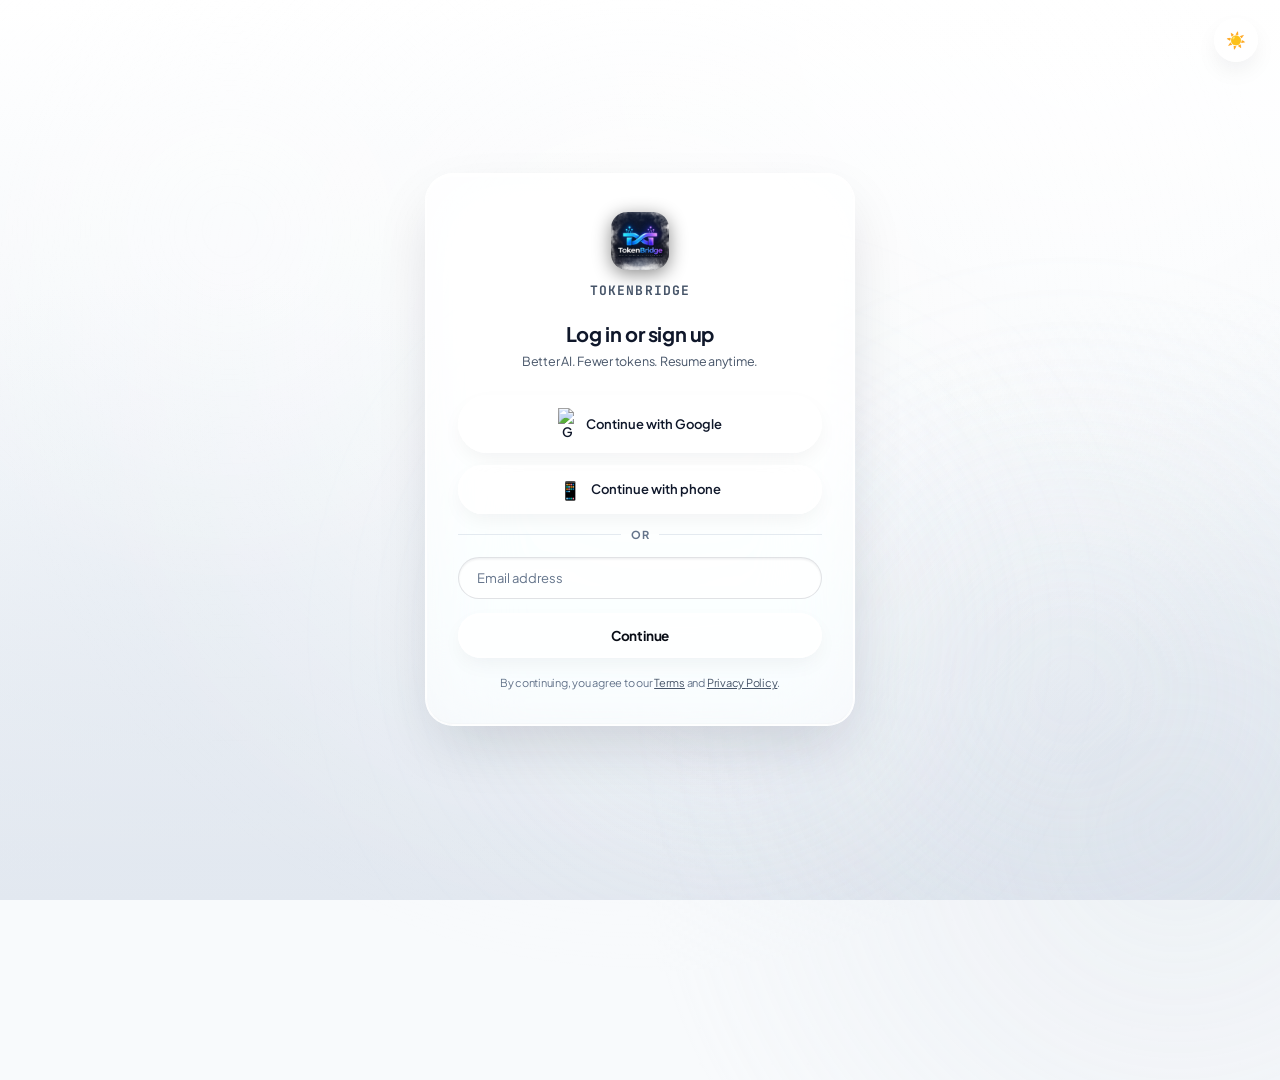
==== commit 4fe25333: "feat: add brand logo and favicon across login and chat workspace" ====
--- a/frontend/index.html
+++ b/frontend/index.html
@@ -21,6 +21,7 @@
   <link rel="preconnect" href="https://fonts.gstatic.com" crossorigin="">
   <link href="https://fonts.googleapis.com/css2?family=Plus+Jakarta+Sans:ital,wght@0,300;0,400;0,500;0,600;0,700;0,800;1,400&family=JetBrains+Mono:wght@400;500;600;700&display=swap" rel="stylesheet">
   <link href="https://cdnjs.cloudflare.com/ajax/libs/font-awesome/6.5.1/css/all.min.css" rel="stylesheet">
+  <link rel="icon" type="image/png" href="logo.png">
   <link rel="stylesheet" href="style.css?v=3.2.7">
 </head>
 <body>
@@ -52,7 +53,7 @@
       <!-- Sidebar Top Header: TokenBridge Logo + Collapse Sidebar Button -->
       <div class="sidebar-top">
         <div class="sidebar-logo">
-          <span class="logo-icon">&#9889;</span>
+          <img src="logo.png" alt="TokenBridge Logo" class="sidebar-logo-img">
           <h2>TokenBridge</h2>
         </div>
         <button type="button" class="sidebar-close-btn" id="sidebar-close-btn" onclick="closeSidebar()" title="Collapse sidebar" aria-label="Collapse sidebar">
--- a/frontend/style.css
+++ b/frontend/style.css
@@ -558,6 +558,28 @@
   margin-bottom: 22px;
 }
 
+.brand-logo-img {
+  width: 58px;
+  height: 58px;
+  object-fit: contain;
+  border-radius: 16px;
+  box-shadow: 0 4px 18px rgba(0, 0, 0, 0.45);
+  transition: transform 0.3s var(--apple-spring);
+}
+
+.brand-logo-img:hover {
+  transform: scale(1.06) rotate(1deg);
+}
+
+.sidebar-logo-img {
+  width: 34px;
+  height: 34px;
+  object-fit: contain;
+  border-radius: 10px;
+  box-shadow: 0 2px 10px rgba(0, 0, 0, 0.35);
+  flex-shrink: 0;
+}
+
 .logo span {
   display: inline-flex;
   align-items: center;
@@ -853,25 +875,151 @@
   top: calc(100% + 8px);
   left: 0;
   z-index: 100;
-  width: 260px;
+  width: 290px;
   background: var(--glass-surface-elevated);
   backdrop-filter: var(--glass-filter-modal);
   -webkit-backdrop-filter: var(--glass-filter-modal);
   border: 1px solid var(--glass-border);
-  border-radius: 20px;
+  border-radius: 18px;
   box-shadow:
     inset 0 1px 1.5px 0 rgba(255, 255, 255, 0.45),
     0 24px 50px -10px rgba(0, 0, 0, 0.75);
   padding: 10px;
   animation: liquidSlideIn 0.2s cubic-bezier(0.16, 1, 0.3, 1);
+  display: flex;
+  flex-direction: column;
+  gap: 8px;
 }
 
 [data-theme="light"] .country-dropdown-menu {
-  background: rgba(255, 255, 255, 0.78);
+  background: rgba(255, 255, 255, 0.88);
   border-color: rgba(255, 255, 255, 0.85);
   box-shadow:
     inset 0 1.5px 1.5px 0 #ffffff,
     0 20px 45px -8px rgba(15, 23, 42, 0.15);
+}
+
+.country-search-box {
+  width: 100%;
+}
+
+.country-search-box input {
+  width: 100%;
+  padding: 8px 12px;
+  border-radius: 10px;
+  border: 1px solid var(--glass-border);
+  background: rgba(255, 255, 255, 0.05);
+  color: var(--text-pure);
+  font-family: inherit;
+  font-size: 13px;
+  outline: none;
+  box-sizing: border-box;
+  transition: all 0.2s ease;
+}
+
+.country-search-box input:focus {
+  border-color: var(--accent);
+  background: rgba(255, 255, 255, 0.08);
+  box-shadow: 0 0 0 2px rgba(99, 102, 241, 0.2);
+}
+
+[data-theme="light"] .country-search-box input {
+  background: rgba(0, 0, 0, 0.04);
+  color: #0f172a;
+}
+
+[data-theme="light"] .country-search-box input:focus {
+  background: #ffffff;
+  border-color: var(--accent);
+}
+
+.country-list {
+  max-height: 240px;
+  overflow-y: auto;
+  display: flex;
+  flex-direction: column;
+  gap: 2px;
+  padding-right: 2px;
+}
+
+.country-list::-webkit-scrollbar {
+  width: 5px;
+}
+
+.country-list::-webkit-scrollbar-track {
+  background: transparent;
+}
+
+.country-list::-webkit-scrollbar-thumb {
+  background: rgba(255, 255, 255, 0.2);
+  border-radius: 9999px;
+}
+
+[data-theme="light"] .country-list::-webkit-scrollbar-thumb {
+  background: rgba(0, 0, 0, 0.15);
+}
+
+.country-item {
+  width: 100%;
+  display: flex;
+  align-items: center;
+  justify-content: space-between;
+  padding: 8px 10px;
+  border-radius: 10px;
+  border: none;
+  background: transparent;
+  color: var(--text-pure);
+  font-family: inherit;
+  font-size: 13px;
+  cursor: pointer;
+  transition: all 0.16s ease;
+  text-align: left;
+  user-select: none;
+  box-sizing: border-box;
+}
+
+.country-item:hover {
+  background: rgba(255, 255, 255, 0.08);
+}
+
+.country-item.active {
+  background: rgba(99, 102, 241, 0.18);
+  font-weight: 600;
+}
+
+[data-theme="light"] .country-item {
+  color: #1e293b;
+}
+
+[data-theme="light"] .country-item:hover {
+  background: rgba(0, 0, 0, 0.05);
+}
+
+[data-theme="light"] .country-item.active {
+  background: rgba(99, 102, 241, 0.12);
+  color: var(--accent);
+}
+
+.country-item-left {
+  display: flex;
+  align-items: center;
+  gap: 8px;
+  overflow: hidden;
+  text-overflow: ellipsis;
+  white-space: nowrap;
+}
+
+.country-item-left span:first-child {
+  font-size: 16px;
+  line-height: 1;
+}
+
+.country-item-dial {
+  font-family: "JetBrains Mono", monospace;
+  font-size: 12px;
+  opacity: 0.7;
+  flex-shrink: 0;
+  margin-left: 8px;
 }
 
 .continue-btn {
@@ -3153,19 +3301,30 @@
 
 /* Typing Indicator — Orb Breathing Animation */
 .typing-bubble {
-  padding: 8px 16px 8px 10px !important;
-  background: var(--surface-primary) !important;
-  border-radius: 9999px !important;
-  border: 1px solid var(--glass-border) !important;
+  padding: 0 !important;
+  background: transparent !important;
+  border: none !important;
+  border-radius: 0 !important;
   display: inline-flex !important;
   align-items: center !important;
-  box-shadow: 0 4px 20px rgba(0, 0, 0, 0.25) !important;
+  justify-content: center !important;
+  box-shadow: none !important;
+  backdrop-filter: none !important;
+  -webkit-backdrop-filter: none !important;
 }
 
 [data-theme="light"] .typing-bubble {
-  background: #ffffff !important;
-  border-color: rgba(15, 23, 42, 0.12) !important;
-  box-shadow: 0 4px 16px rgba(0, 0, 0, 0.08) !important;
+  background: transparent !important;
+  border: none !important;
+  box-shadow: none !important;
+  backdrop-filter: none !important;
+  -webkit-backdrop-filter: none !important;
+}
+
+.orb-breathing-wrapper {
+  display: flex;
+  align-items: center;
+  justify-content: center;
 }
 
 .orb-breathing-container {
